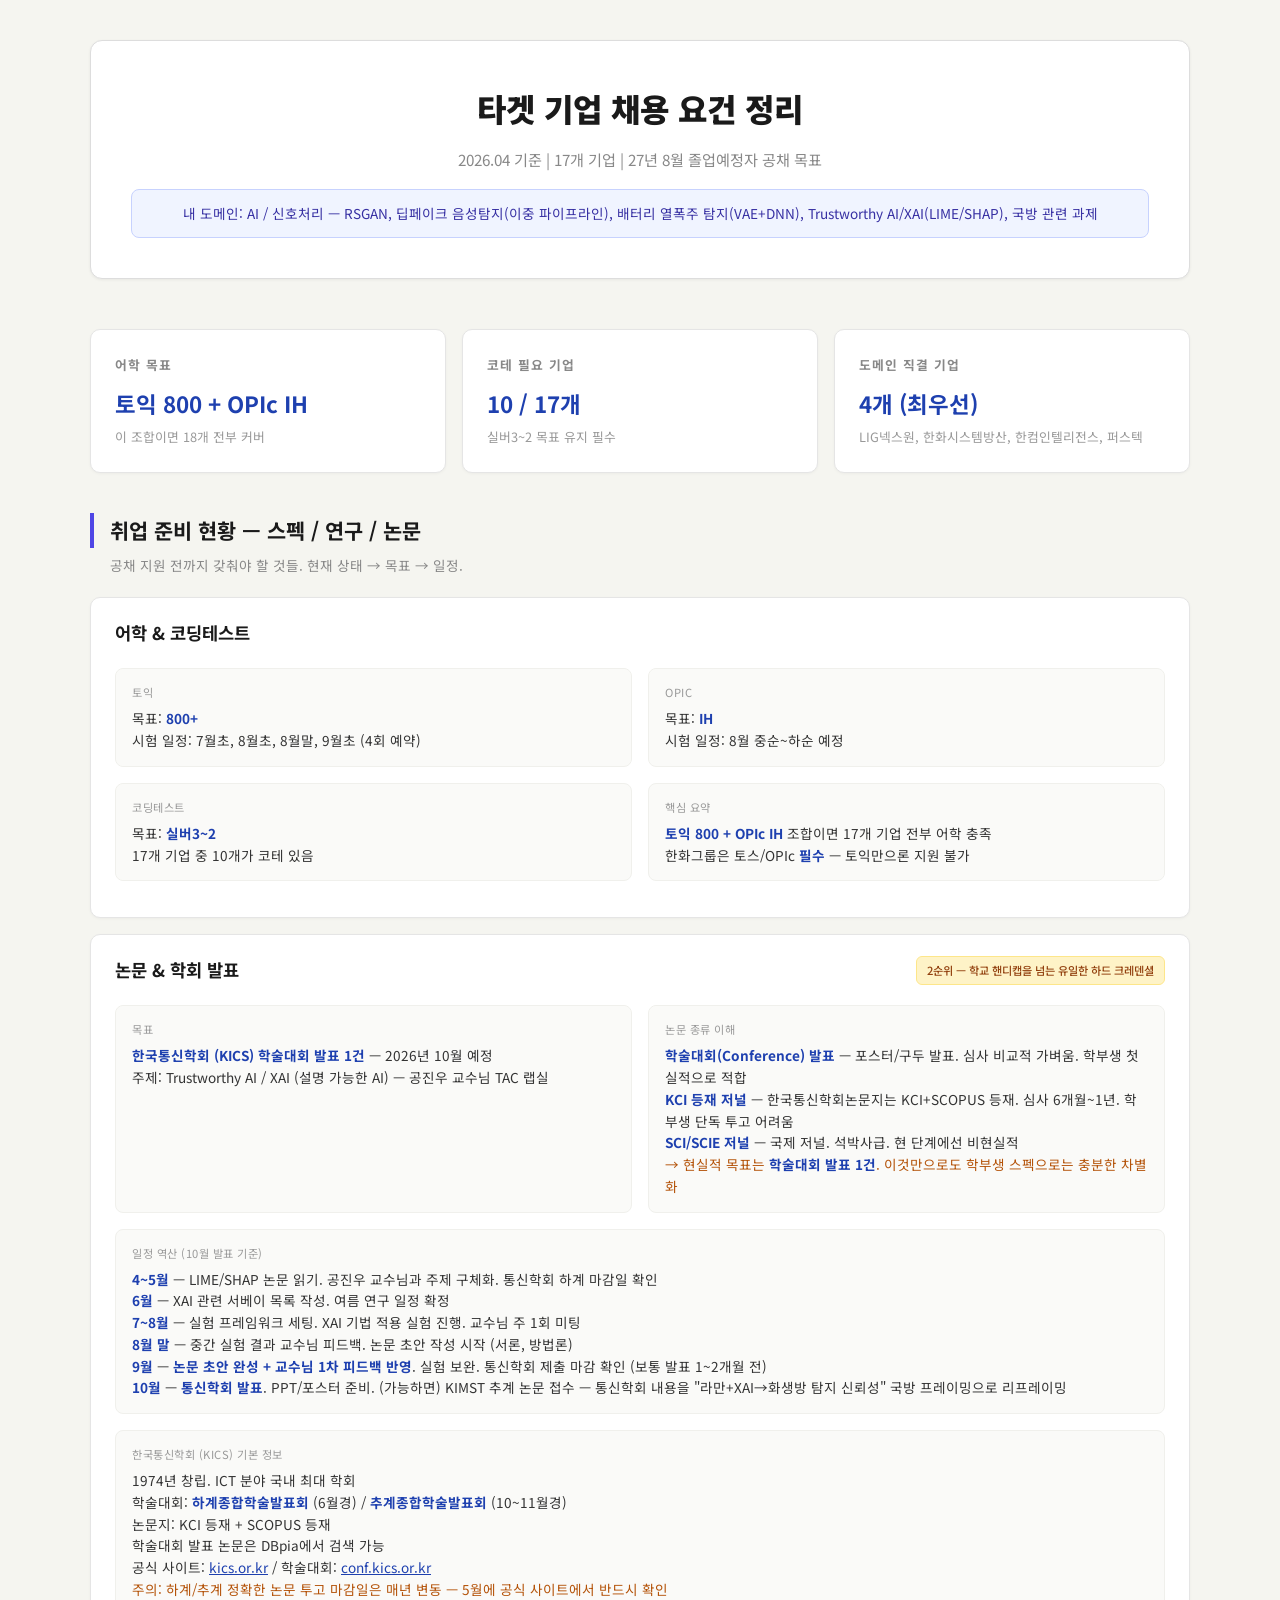
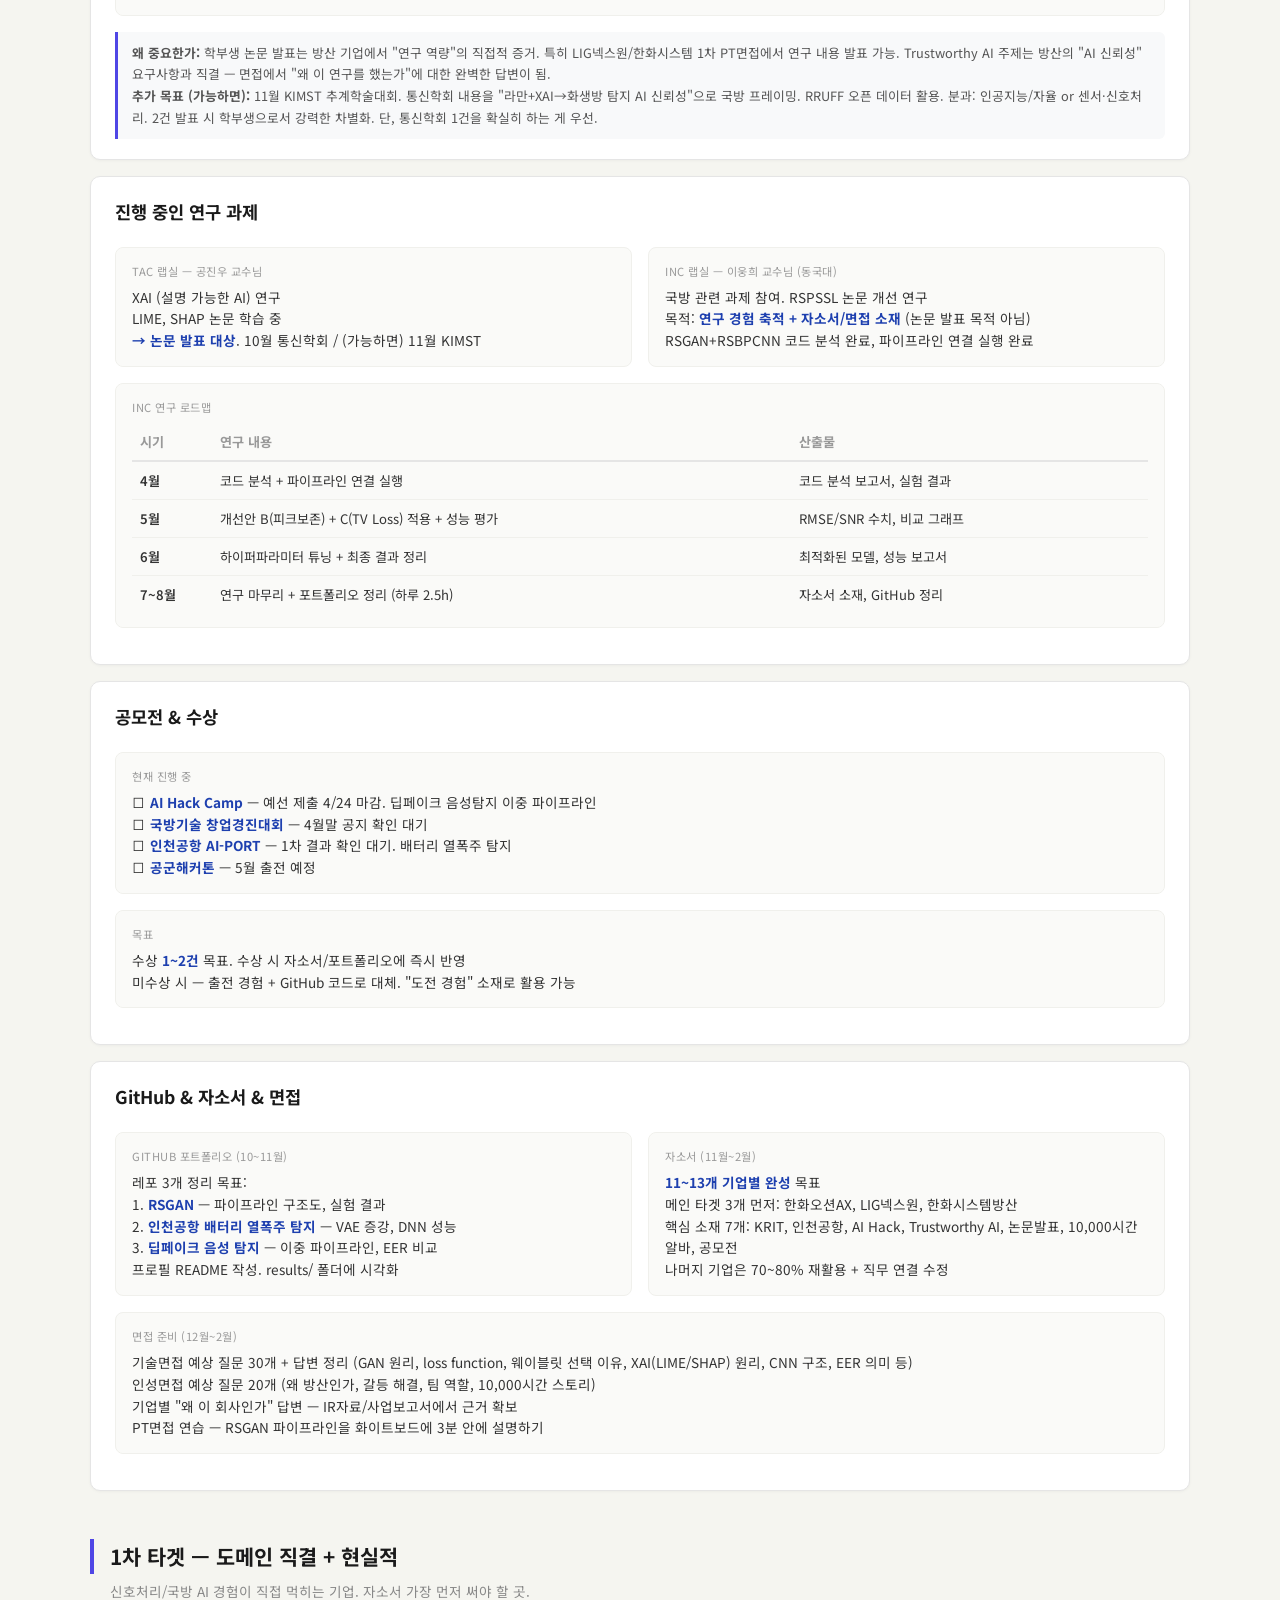
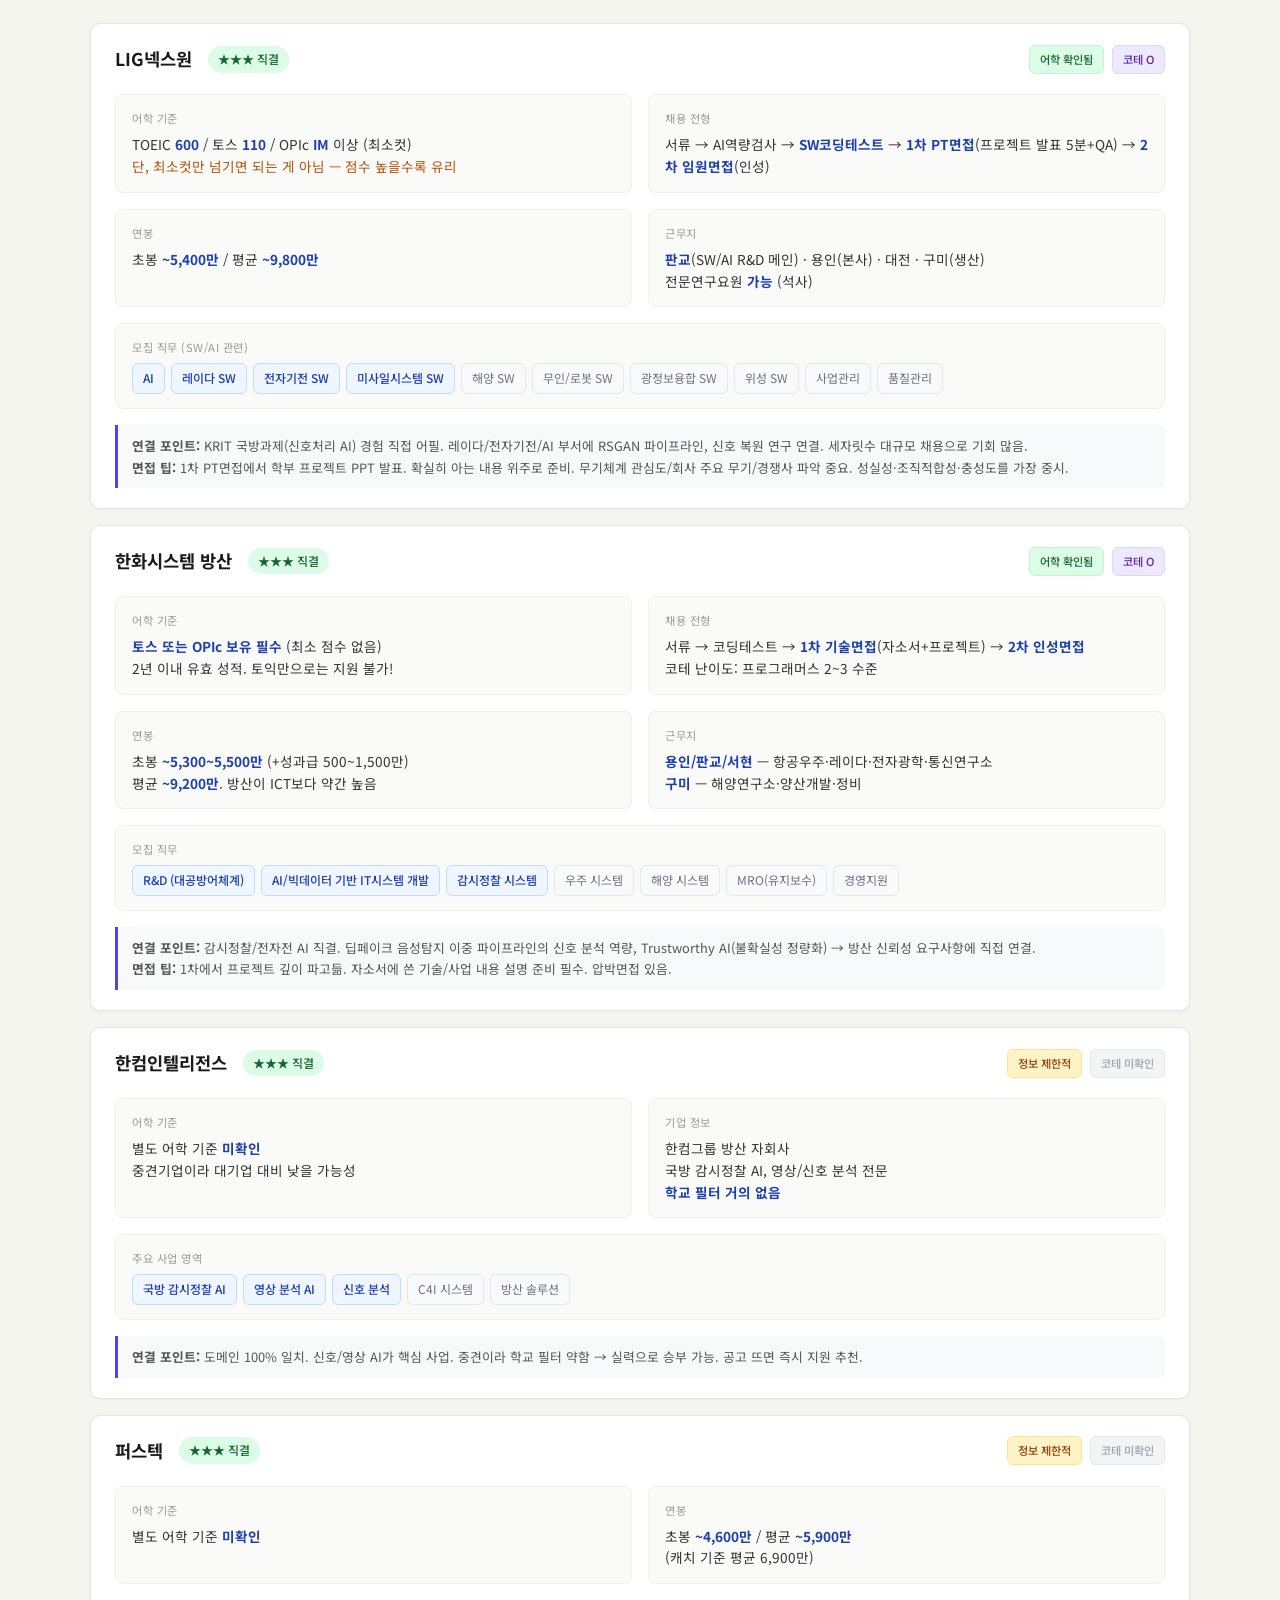
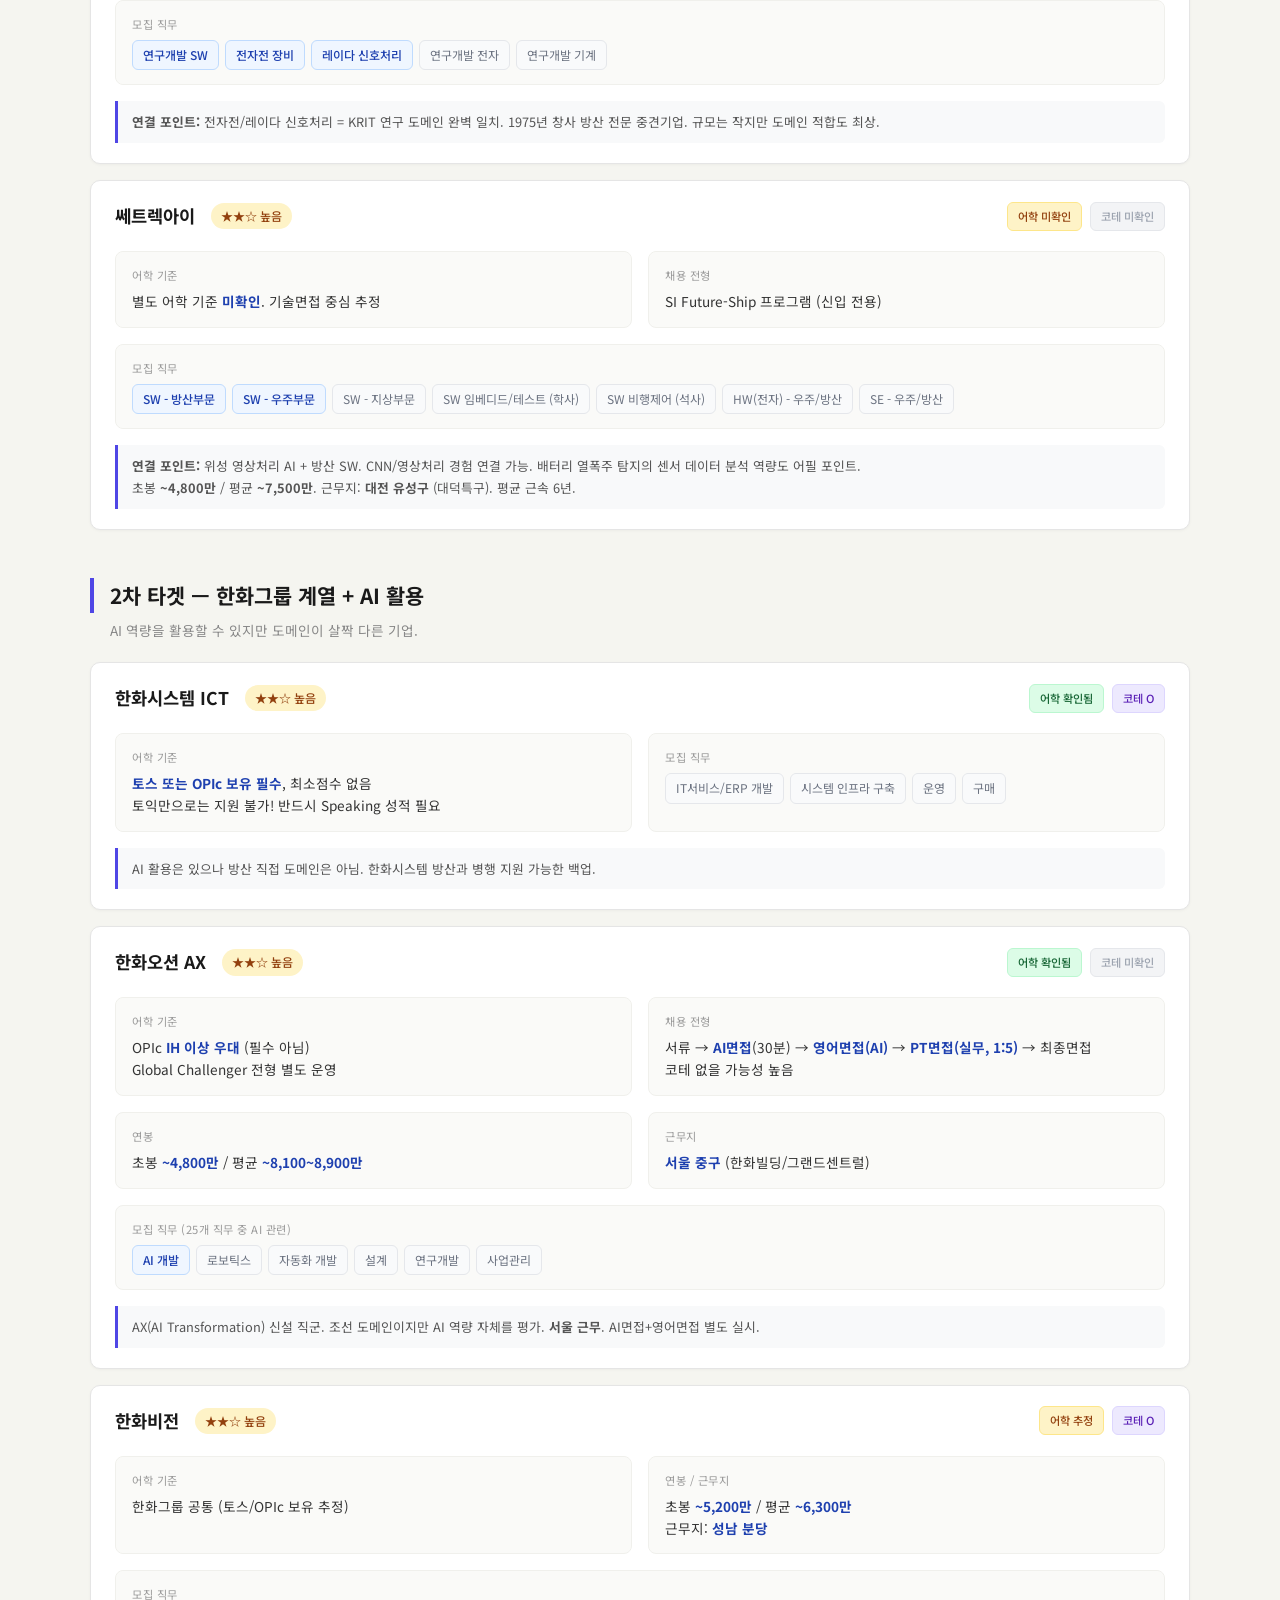
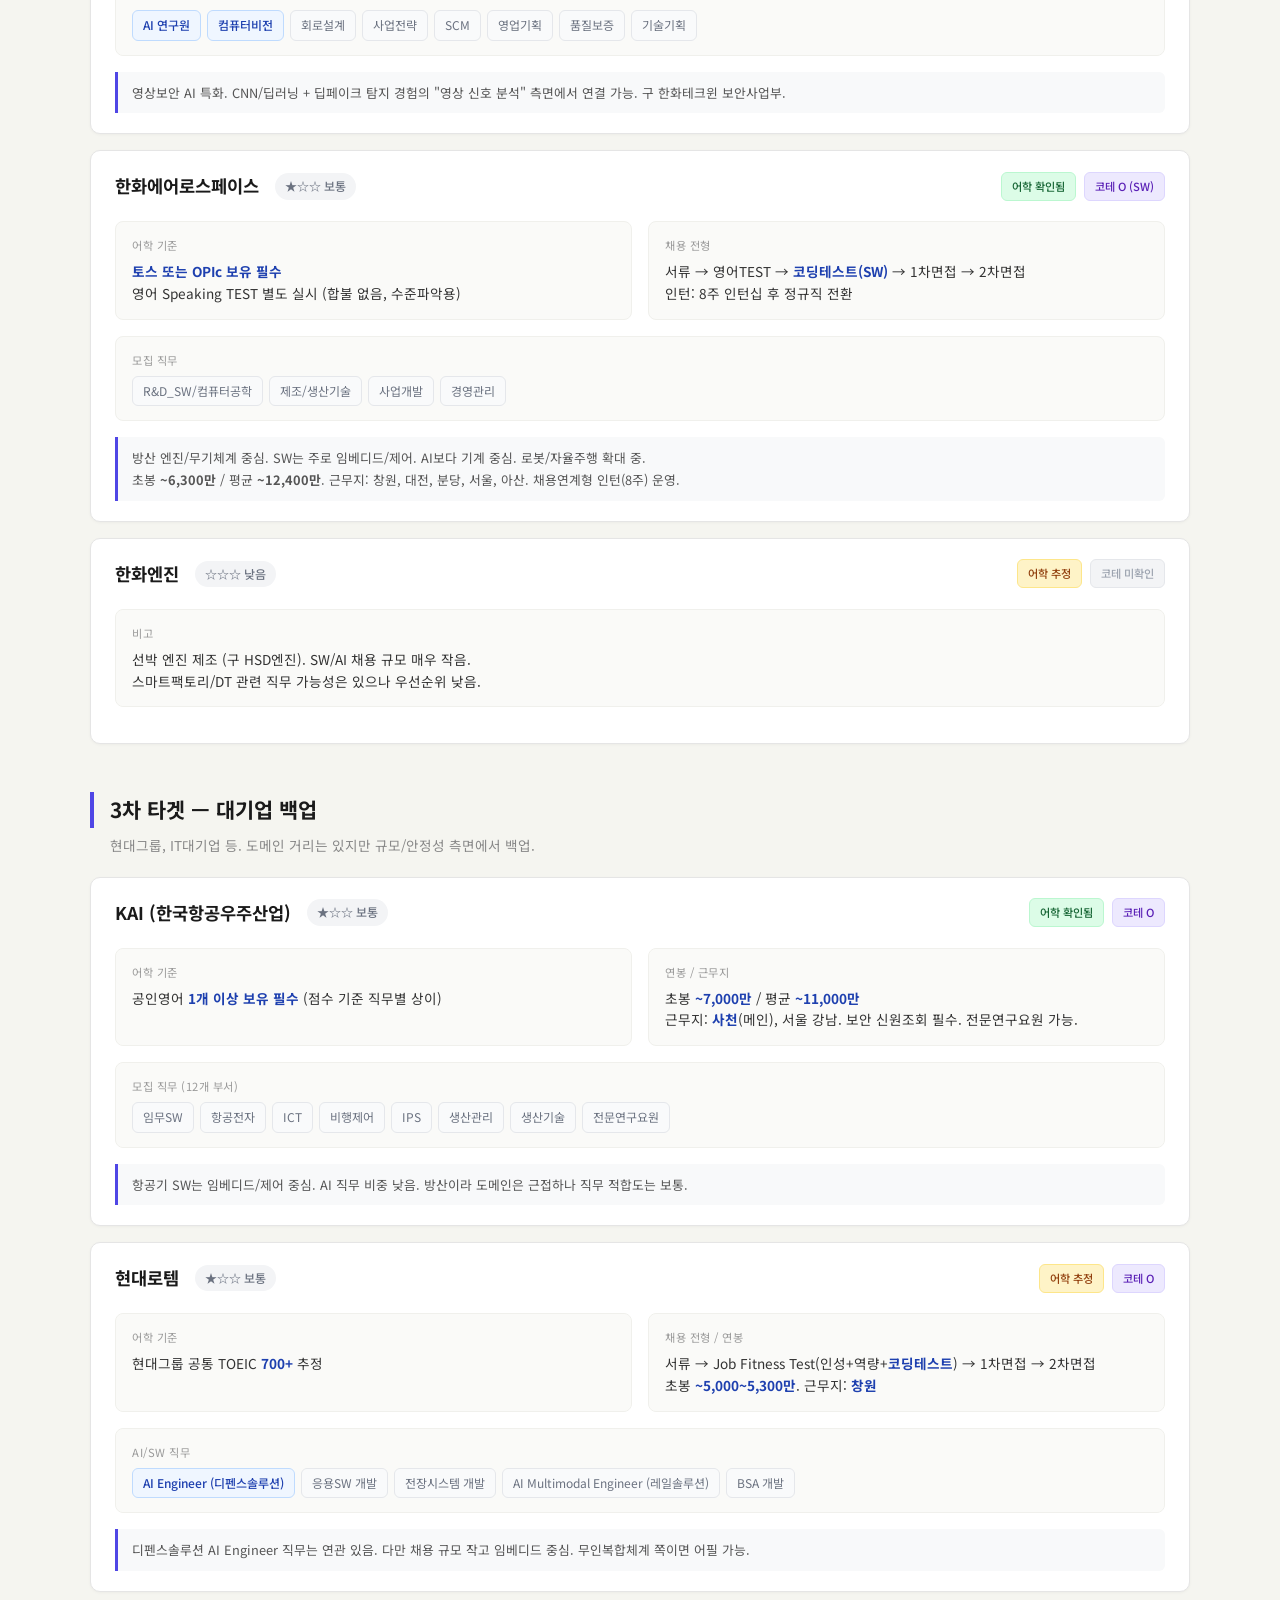
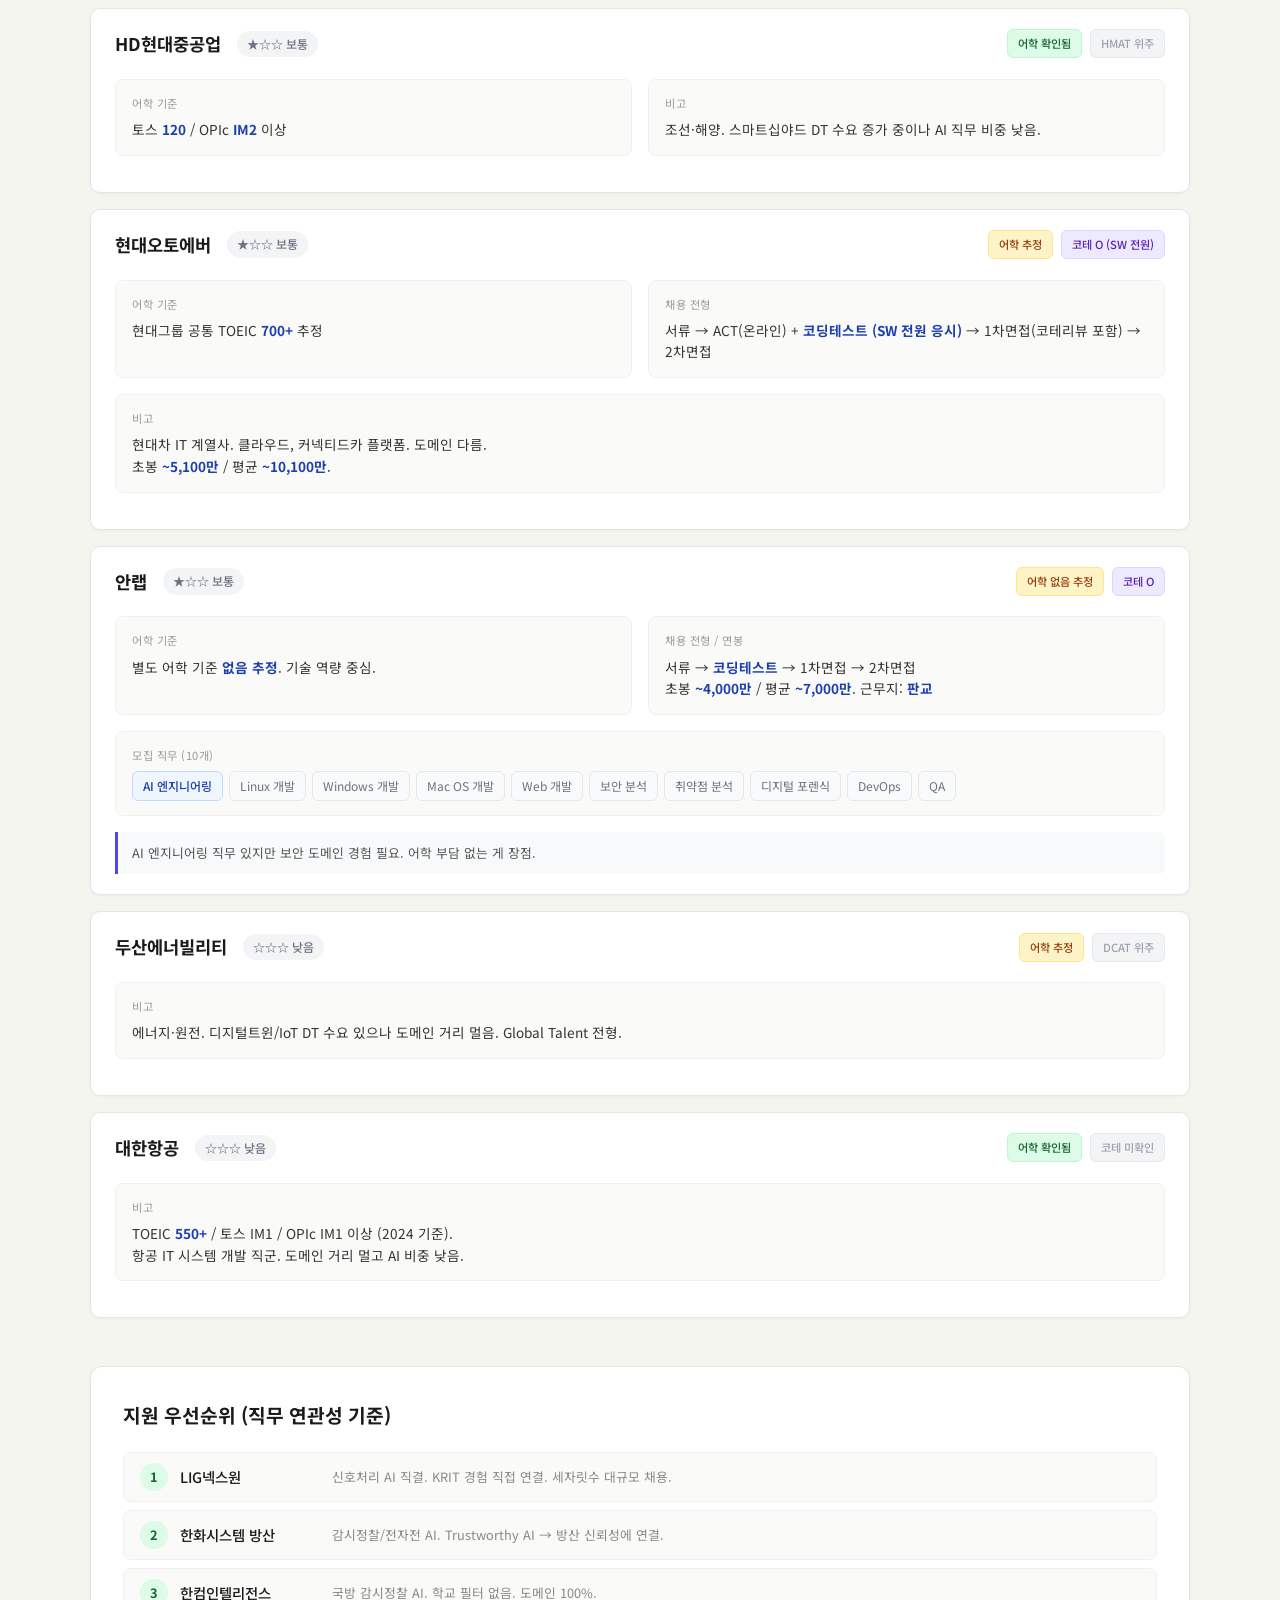
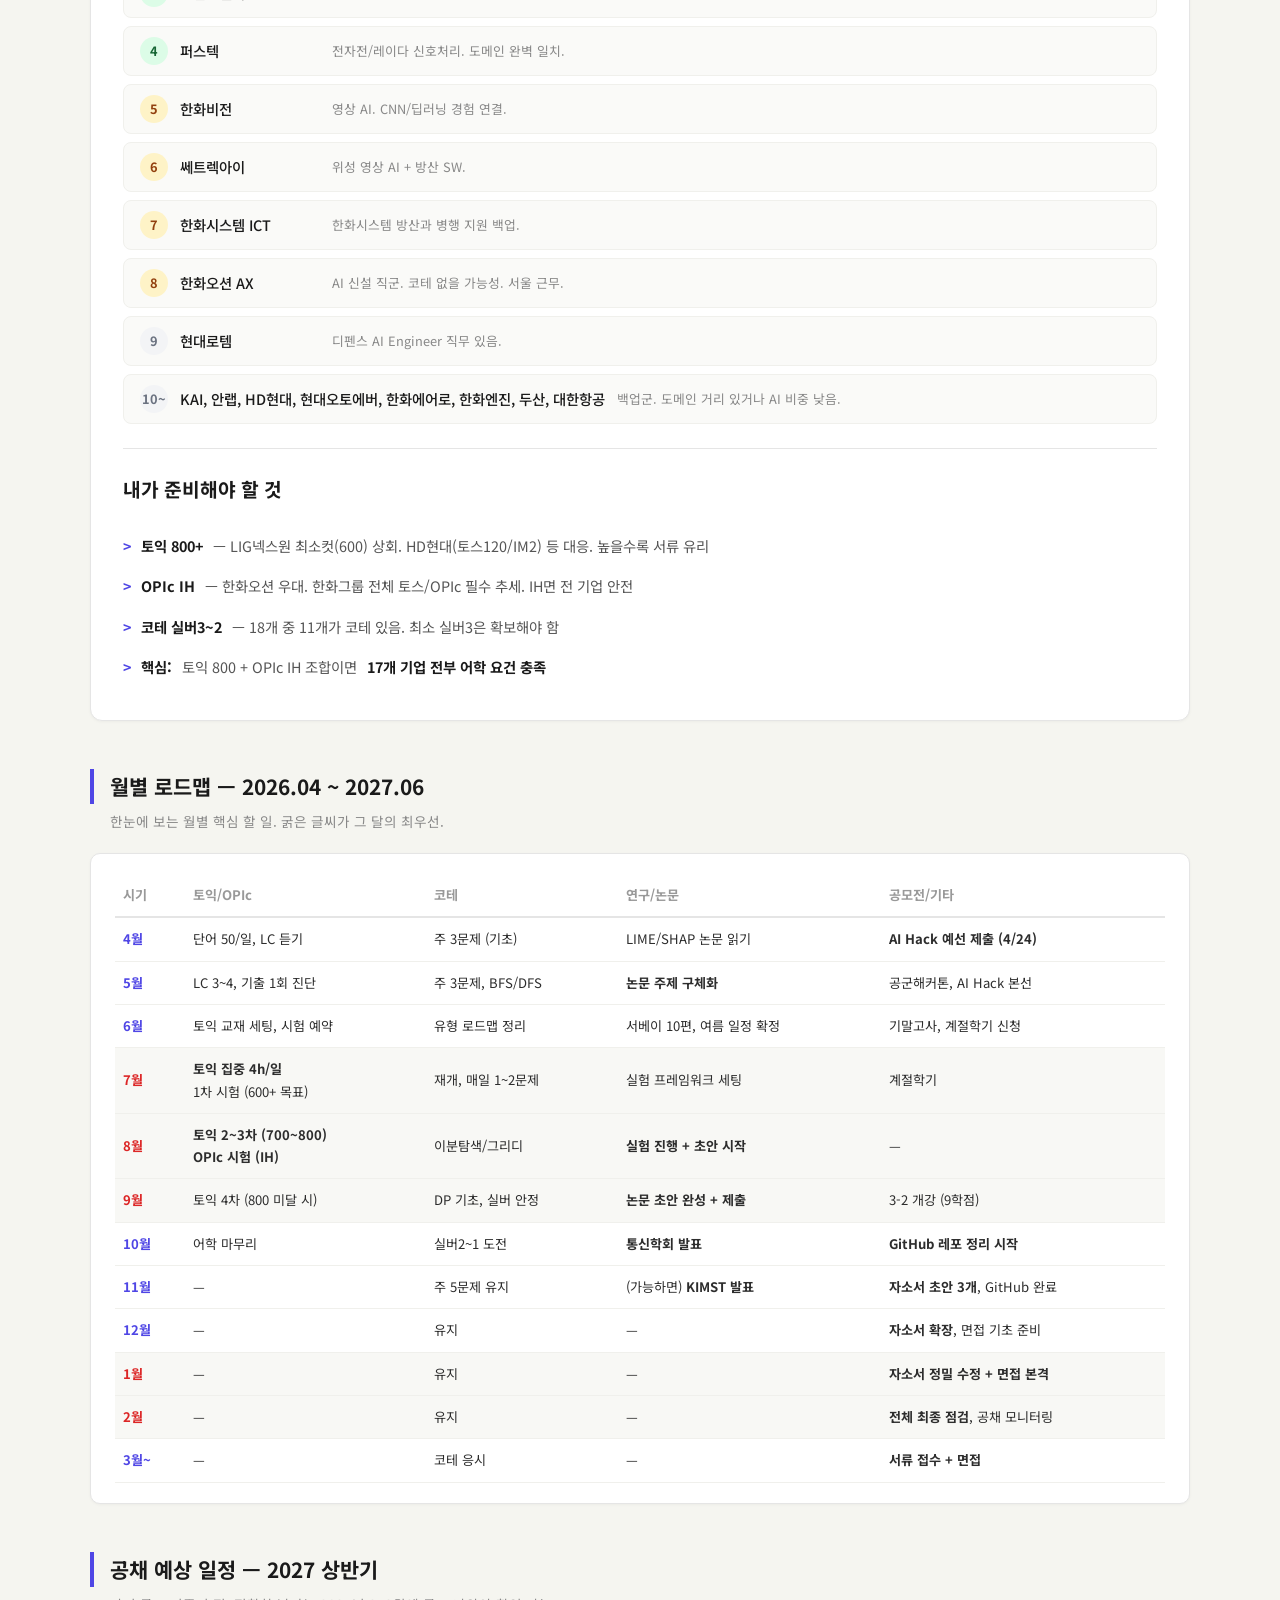
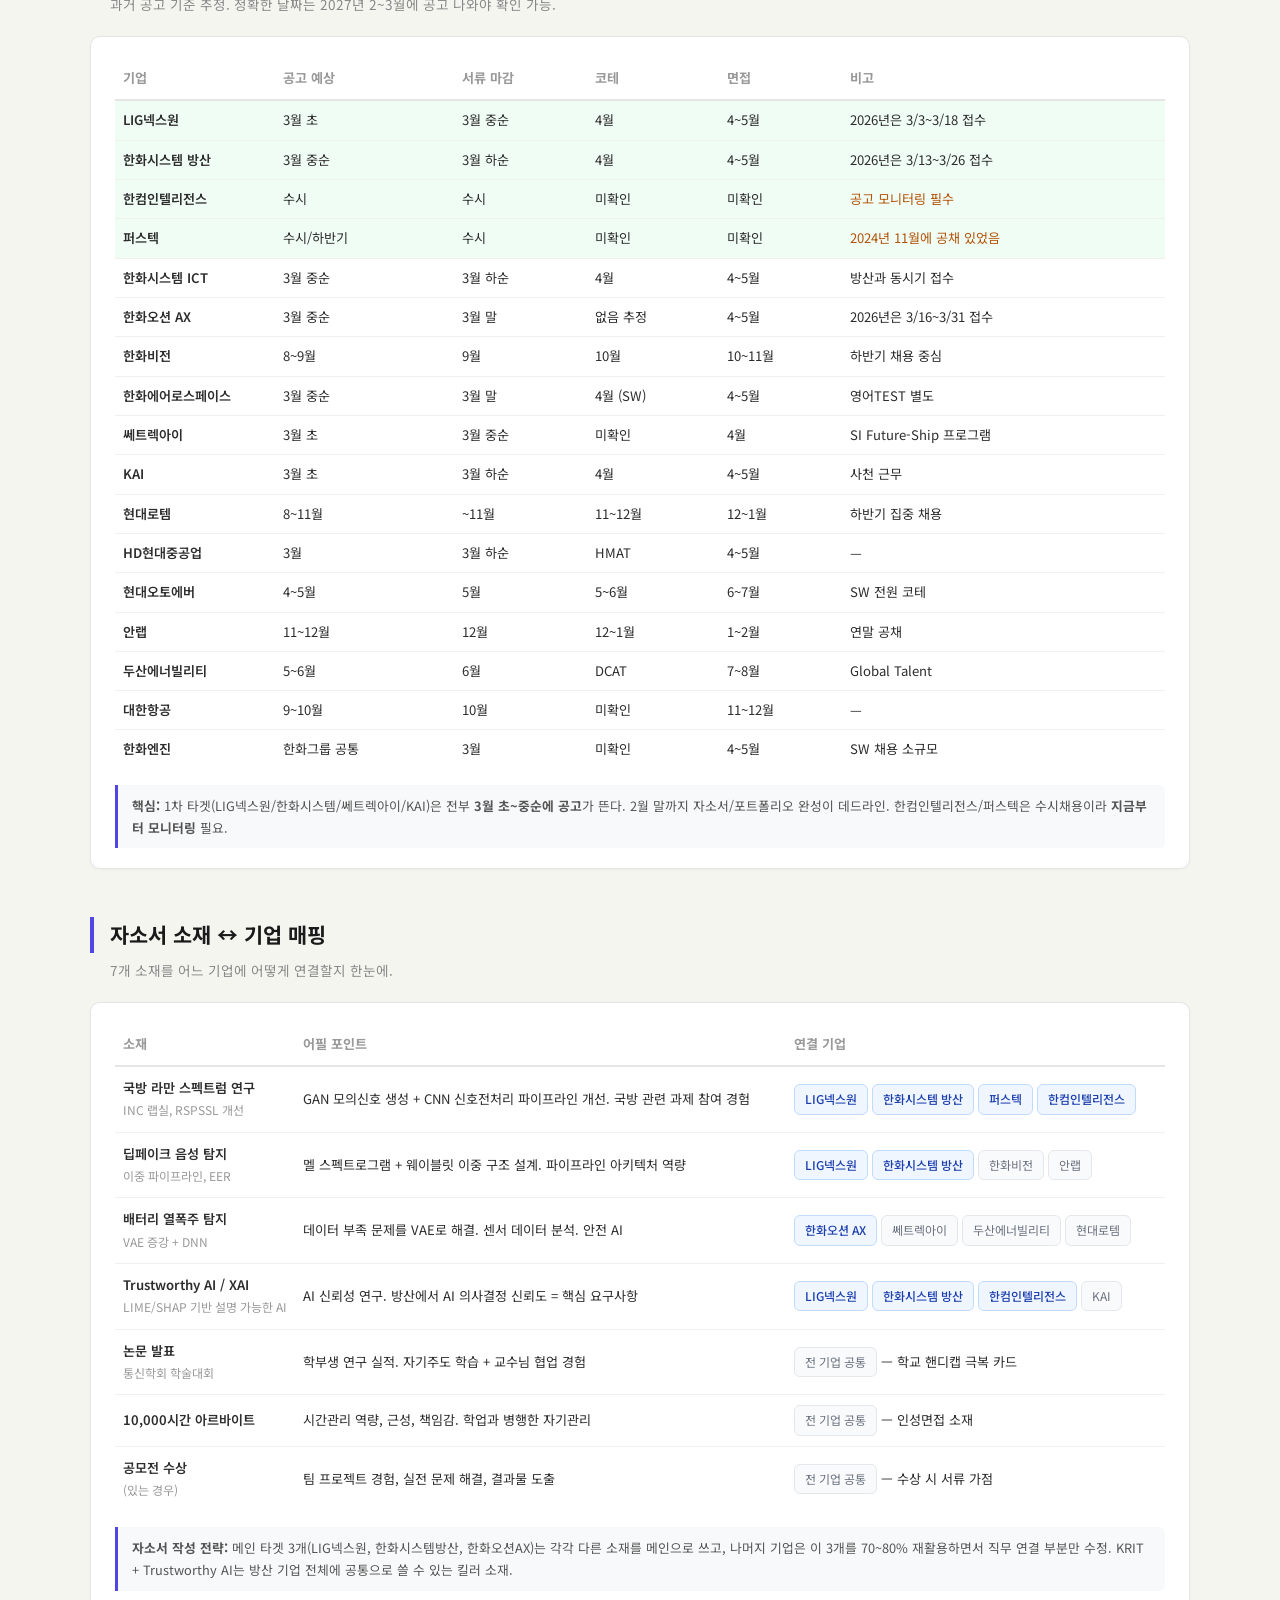
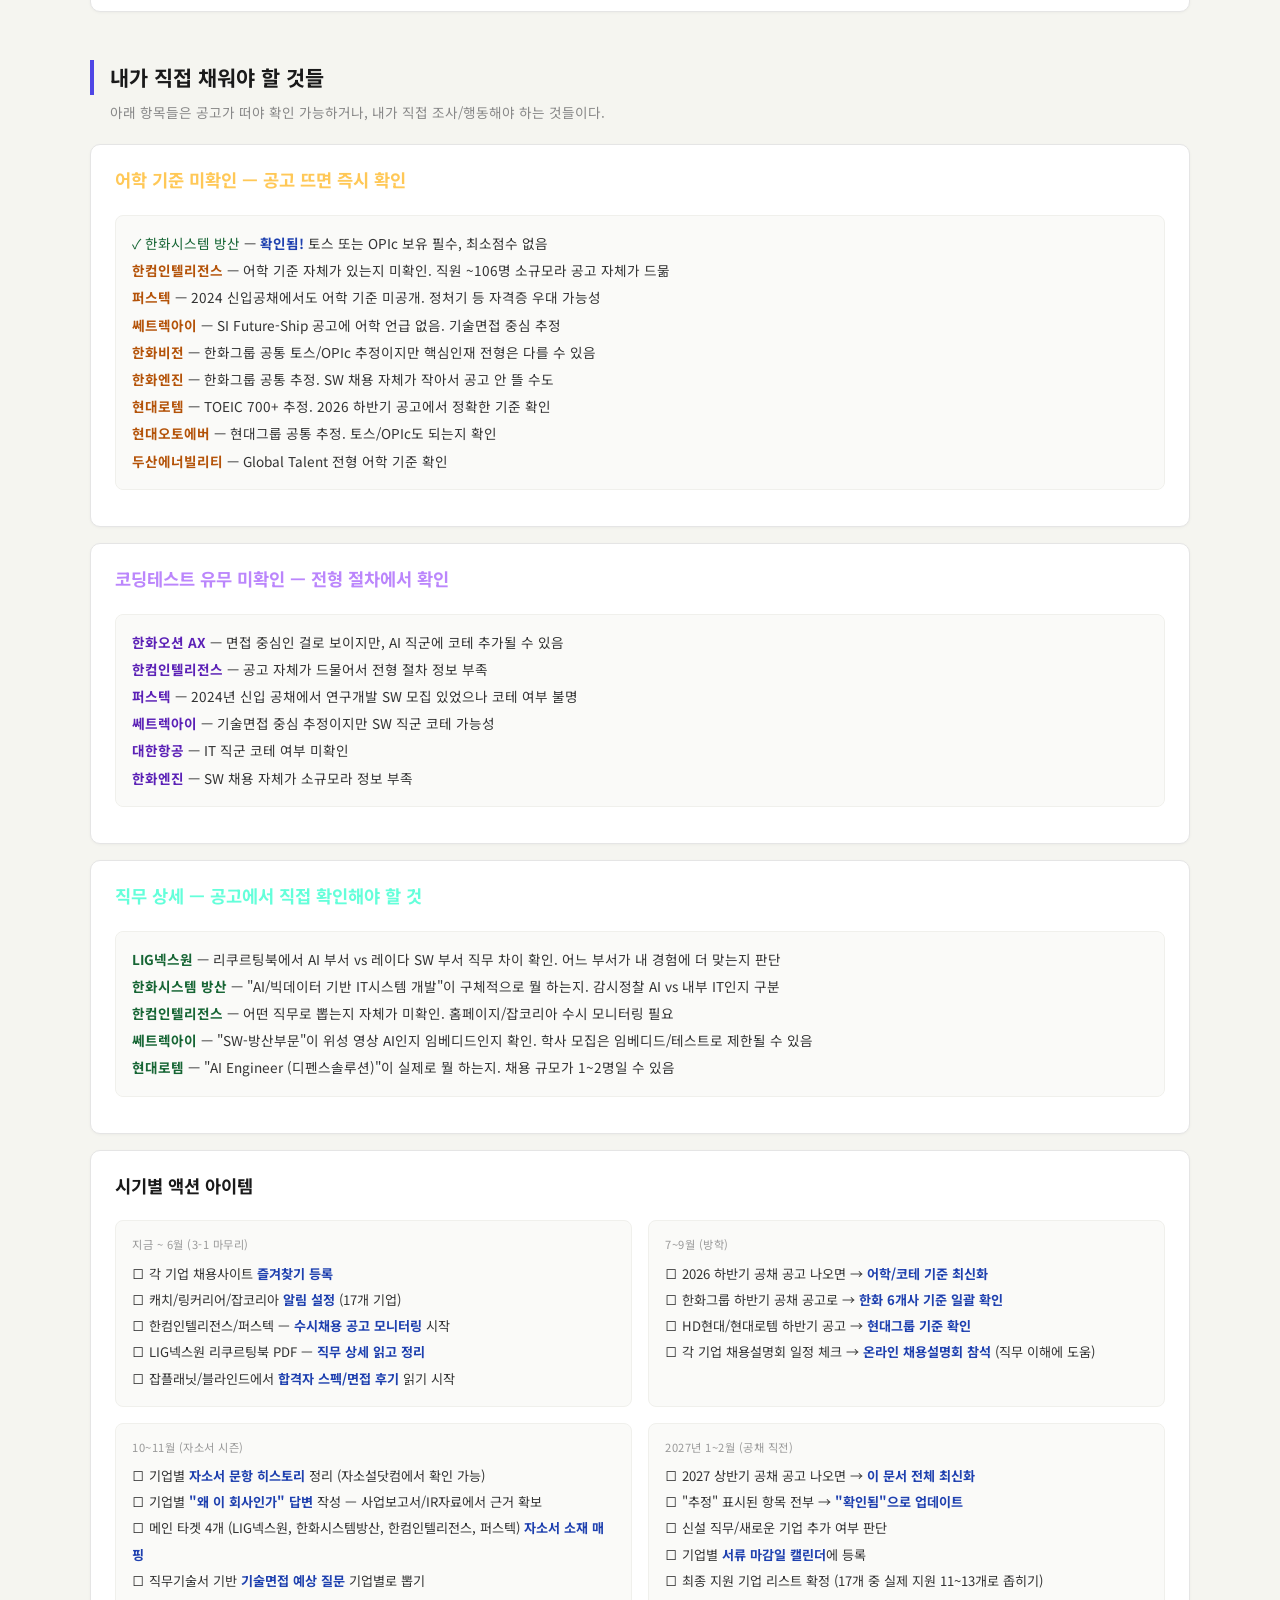
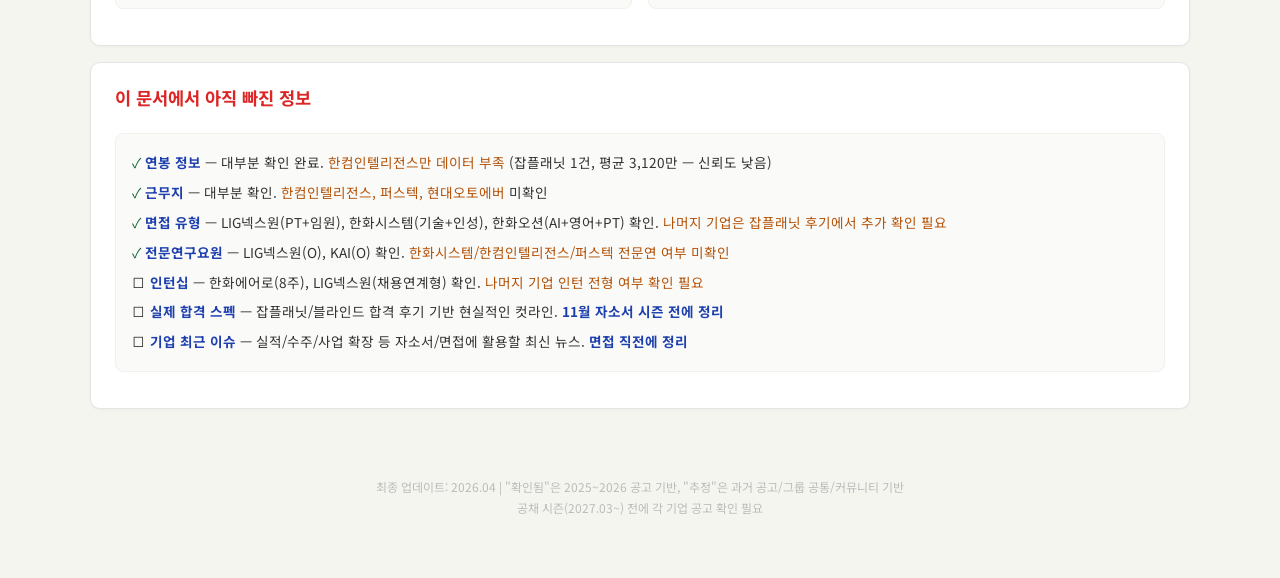
==== index.html @ fe0b4f8c "추가: INC 연구 로드맵 (4~8월), 자소서 소재 매핑 수정" ====
<!DOCTYPE html>
<html lang="ko">
<head>
<meta charset="UTF-8">
<meta name="viewport" content="width=device-width, initial-scale=1.0">
<title>타겟 기업 채용 요건 정리</title>
<style>
  @import url('https://fonts.googleapis.com/css2?family=Noto+Sans+KR:wght@300;400;500;700;900&display=swap');

  * { margin: 0; padding: 0; box-sizing: border-box; }
  html { scroll-behavior: smooth; }

  body {
    font-family: 'Noto Sans KR', -apple-system, sans-serif;
    background: #f5f5f0;
    color: #2d2d2d;
    line-height: 1.7;
    padding: 40px 20px;
  }

  .container {
    max-width: 1100px;
    margin: 0 auto;
  }

  /* Header */
  .header {
    text-align: center;
    margin-bottom: 50px;
    padding: 40px;
    background: #fff;
    border-radius: 12px;
    border: 1px solid #ddd;
    box-shadow: 0 1px 3px rgba(0,0,0,0.06);
  }

  .header h1 {
    font-size: 2rem;
    font-weight: 900;
    color: #1a1a1a;
    margin-bottom: 12px;
  }

  .header .subtitle {
    font-size: 0.95rem;
    color: #888;
  }

  .header .my-domain {
    margin-top: 16px;
    padding: 12px 20px;
    background: #f0f4ff;
    border: 1px solid #c7d2fe;
    border-radius: 8px;
    color: #3730a3;
    font-size: 0.85rem;
  }

  /* Summary Cards */
  .summary-row {
    display: grid;
    grid-template-columns: repeat(3, 1fr);
    gap: 16px;
    margin-bottom: 40px;
  }

  .summary-card {
    background: #fff;
    border-radius: 10px;
    padding: 24px;
    border: 1px solid #e5e5e5;
    box-shadow: 0 1px 3px rgba(0,0,0,0.04);
  }

  .summary-card h3 {
    font-size: 0.8rem;
    text-transform: uppercase;
    letter-spacing: 1px;
    color: #888;
    margin-bottom: 8px;
  }

  .summary-card .value {
    font-size: 1.4rem;
    font-weight: 700;
    color: #1e40af;
  }

  .summary-card .desc {
    font-size: 0.8rem;
    color: #999;
    margin-top: 4px;
  }

  /* Section */
  .section {
    margin-bottom: 48px;
  }

  .section-title {
    font-size: 1.3rem;
    font-weight: 700;
    color: #1a1a1a;
    margin-bottom: 6px;
    padding-left: 16px;
    border-left: 4px solid #4f46e5;
  }

  .section-desc {
    font-size: 0.85rem;
    color: #888;
    margin-bottom: 20px;
    padding-left: 20px;
  }

  /* Company Card */
  .company-card {
    background: #fff;
    border-radius: 10px;
    margin-bottom: 16px;
    border: 1px solid #e5e5e5;
    overflow: hidden;
    box-shadow: 0 1px 3px rgba(0,0,0,0.04);
    transition: box-shadow 0.2s;
  }

  .company-card:hover {
    box-shadow: 0 2px 8px rgba(0,0,0,0.08);
  }

  .card-header {
    display: flex;
    justify-content: space-between;
    align-items: center;
    padding: 20px 24px;
    cursor: pointer;
  }

  .card-header-left {
    display: flex;
    align-items: center;
    gap: 16px;
  }

  .company-name {
    font-size: 1.1rem;
    font-weight: 700;
    color: #1a1a1a;
  }

  .relevance {
    display: inline-block;
    padding: 3px 10px;
    border-radius: 20px;
    font-size: 0.75rem;
    font-weight: 500;
  }

  .relevance.high { background: #dcfce7; color: #166534; }
  .relevance.mid { background: #fef3c7; color: #92400e; }
  .relevance.low { background: #f3f4f6; color: #6b7280; }

  .badges {
    display: flex;
    gap: 8px;
  }

  .badge {
    padding: 4px 10px;
    border-radius: 6px;
    font-size: 0.7rem;
    font-weight: 500;
  }

  .badge.confirmed { background: #dcfce7; color: #166534; border: 1px solid #bbf7d0; }
  .badge.estimated { background: #fef3c7; color: #92400e; border: 1px solid #fde68a; }
  .badge.coding { background: #ede9fe; color: #5b21b6; border: 1px solid #ddd6fe; }
  .badge.nocoding { background: #f3f4f6; color: #9ca3af; border: 1px solid #e5e7eb; }

  .card-body {
    padding: 0 24px 20px;
  }

  .info-grid {
    display: grid;
    grid-template-columns: 1fr 1fr;
    gap: 16px;
    margin-bottom: 16px;
  }

  .info-item {
    background: #fafaf8;
    border-radius: 8px;
    padding: 14px 16px;
    border: 1px solid #f0f0ec;
  }

  .info-item.full {
    grid-column: 1 / -1;
  }

  .info-label {
    font-size: 0.7rem;
    text-transform: uppercase;
    letter-spacing: 0.5px;
    color: #999;
    margin-bottom: 6px;
  }

  .info-value {
    font-size: 0.85rem;
    color: #333;
    line-height: 1.6;
  }

  .info-value strong {
    color: #1e40af;
  }

  .info-value .warn {
    color: #b45309;
  }

  .jobs-list {
    display: flex;
    flex-wrap: wrap;
    gap: 6px;
  }

  .job-tag {
    display: inline-block;
    padding: 4px 10px;
    background: #f9fafb;
    border: 1px solid #e5e7eb;
    border-radius: 6px;
    font-size: 0.75rem;
    color: #6b7280;
  }

  .job-tag.match {
    background: #eff6ff;
    border-color: #bfdbfe;
    color: #1e40af;
    font-weight: 500;
  }

  .relevance-reason {
    font-size: 0.8rem;
    color: #555;
    padding: 10px 14px;
    background: #f8f9fa;
    border-left: 3px solid #4f46e5;
    border-radius: 0 6px 6px 0;
    margin-top: 8px;
  }

  /* Bottom Summary */
  .bottom-summary {
    background: #fff;
    border-radius: 12px;
    padding: 32px;
    border: 1px solid #e5e5e5;
    margin-top: 48px;
    box-shadow: 0 1px 3px rgba(0,0,0,0.04);
  }

  .bottom-summary h2 {
    font-size: 1.2rem;
    color: #1a1a1a;
    margin-bottom: 20px;
  }

  .checklist {
    list-style: none;
  }

  .checklist li {
    padding: 8px 0;
    font-size: 0.9rem;
    color: #555;
    display: flex;
    align-items: flex-start;
    gap: 10px;
  }

  .checklist li::before {
    content: ">";
    color: #4f46e5;
    font-weight: 700;
    flex-shrink: 0;
  }

  .checklist li strong {
    color: #1a1a1a;
  }

  /* Priority Ranking */
  .priority-list {
    display: grid;
    gap: 8px;
    margin-top: 16px;
  }

  .priority-item {
    display: flex;
    align-items: center;
    gap: 12px;
    padding: 10px 16px;
    background: #fafaf8;
    border-radius: 8px;
    border: 1px solid #f0f0ec;
  }

  .priority-rank {
    width: 28px;
    height: 28px;
    border-radius: 50%;
    display: flex;
    align-items: center;
    justify-content: center;
    font-size: 0.8rem;
    font-weight: 700;
    flex-shrink: 0;
  }

  .priority-rank.gold { background: #dcfce7; color: #166534; }
  .priority-rank.silver { background: #fef3c7; color: #92400e; }
  .priority-rank.bronze { background: #f3f4f6; color: #6b7280; }

  .priority-name {
    font-size: 0.9rem;
    font-weight: 500;
    color: #1a1a1a;
    min-width: 140px;
  }

  .priority-reason {
    font-size: 0.8rem;
    color: #888;
  }

  .footer {
    text-align: center;
    margin-top: 40px;
    padding: 20px;
    color: #bbb;
    font-size: 0.75rem;
  }

  .divider {
    height: 1px;
    background: #e5e5e5;
    margin: 24px 0;
  }

  /* Side TOC */
  .toc {
    position: fixed;
    left: 0;
    top: 50%;
    transform: translateY(-50%);
    width: 200px;
    padding: 16px 12px 16px 16px;
    z-index: 100;
  }

  .toc a {
    display: block;
    padding: 6px 10px;
    font-size: 0.72rem;
    color: #999;
    text-decoration: none;
    border-left: 2px solid transparent;
    transition: all 0.15s;
    line-height: 1.4;
  }

  .toc a:hover {
    color: #4f46e5;
    border-left-color: #4f46e5;
    background: rgba(79, 70, 229, 0.04);
  }

  @media (max-width: 1400px) {
    .toc { display: none; }
  }

  /* Print Styles */
  @media print {
    body { background: #fff; color: #222; padding: 20px; font-size: 10pt; }
    .container { max-width: 100%; }
    .header { background: #f0f2f5; border: 1px solid #ddd; }
    .header h1 { color: #111; }
    .header .subtitle { color: #666; }
    .header .my-domain { background: #e8f5e9; border-color: #a5d6a7; color: #2e7d32; }
    .summary-card { background: #f8f9fa; border: 1px solid #ddd; }
    .summary-card h3 { color: #666; }
    .summary-card .value { color: #0d47a1; }
    .company-card { background: #fff; border: 1px solid #ddd; break-inside: avoid; }
    .company-name { color: #111; }
    .section-title { color: #111; border-left-color: #0d47a1; }
    .info-item { background: #f8f9fa; }
    .info-label { color: #666; }
    .info-value { color: #222; }
    .info-value strong { color: #0d47a1; }
    .relevance.high { background: #e8f5e9; color: #2e7d32; }
    .relevance.mid { background: #fff8e1; color: #f57f17; }
    .relevance.low { background: #f5f5f5; color: #666; }
    .bottom-summary { background: #f0f2f5; border: 1px solid #ddd; }
    .bottom-summary h2 { color: #111; }
    .checklist li { color: #333; }
    .checklist li::before { color: #0d47a1; }
    .checklist li strong { color: #111; }
    .relevance-reason { background: #f0f7f4; border-left-color: #2e7d32; color: #333; }
    .job-tag { background: #f0f2f5; border-color: #ddd; color: #333; }
    .job-tag.match { background: #e8f5e9; border-color: #a5d6a7; color: #2e7d32; }
    .badge.confirmed { background: #e8f5e9; color: #2e7d32; border-color: #a5d6a7; }
    .badge.estimated { background: #fff8e1; color: #f57f17; border-color: #ffe082; }
    .badge.coding { background: #f3e5f5; color: #7b1fa2; border-color: #ce93d8; }
  }

  @media (max-width: 768px) {
    .summary-row { grid-template-columns: 1fr; }
    .info-grid { grid-template-columns: 1fr; }
    .badges { flex-wrap: wrap; }
    .card-header { flex-direction: column; align-items: flex-start; gap: 10px; }
  }
</style>
</head>
<body>

<nav class="toc">
  <a href="#sec-prep">준비 현황</a>
  <a href="#sec-tier1">1차 타겟</a>
  <a href="#sec-tier2">2차 타겟</a>
  <a href="#sec-tier3">3차 타겟</a>
  <a href="#sec-roadmap">월별 로드맵</a>
  <a href="#sec-schedule">공채 일정</a>
  <a href="#sec-mapping">소재 매핑</a>
  <a href="#sec-todo">할 일</a>
</nav>

<div class="container">

  <!-- Header -->
  <div class="header">
    <h1>타겟 기업 채용 요건 정리</h1>
    <div class="subtitle">2026.04 기준 | 17개 기업 | 27년 8월 졸업예정자 공채 목표</div>
    <div class="my-domain">
      내 도메인: AI / 신호처리 &mdash; RSGAN, 딥페이크 음성탐지(이중 파이프라인), 배터리 열폭주 탐지(VAE+DNN), Trustworthy AI/XAI(LIME/SHAP), 국방 관련 과제
    </div>
  </div>

  <!-- Summary Cards -->
  <div class="summary-row">
    <div class="summary-card">
      <h3>어학 목표</h3>
      <div class="value">토익 800 + OPIc IH</div>
      <div class="desc">이 조합이면 18개 전부 커버</div>
    </div>
    <div class="summary-card">
      <h3>코테 필요 기업</h3>
      <div class="value">10 / 17개</div>
      <div class="desc">실버3~2 목표 유지 필수</div>
    </div>
    <div class="summary-card">
      <h3>도메인 직결 기업</h3>
      <div class="value">4개 (최우선)</div>
      <div class="desc">LIG넥스원, 한화시스템방산, 한컴인텔리전스, 퍼스텍</div>
    </div>
  </div>

  <!-- ═══════════════════════════════════════ -->
  <!-- TIER 1 -->
  <!-- ═══════════════════════════════════════ -->
  <!-- ═══════════════════════════════════════ -->
  <!-- 취업 준비 스펙 & 연구 현황 -->
  <!-- ═══════════════════════════════════════ -->
  <div class="section">
    <div class="section-title" id="sec-prep">취업 준비 현황 &mdash; 스펙 / 연구 / 논문</div>
    <div class="section-desc">공채 지원 전까지 갖춰야 할 것들. 현재 상태 → 목표 → 일정.</div>

    <!-- 어학 & 코테 -->
    <div class="company-card">
      <div class="card-header">
        <div class="card-header-left">
          <span class="company-name">어학 & 코딩테스트</span>
        </div>
      </div>
      <div class="card-body">
        <div class="info-grid">
          <div class="info-item">
            <div class="info-label">토익</div>
            <div class="info-value">
              목표: <strong>800+</strong><br>
              시험 일정: 7월초, 8월초, 8월말, 9월초 (4회 예약)
            </div>
          </div>
          <div class="info-item">
            <div class="info-label">OPIc</div>
            <div class="info-value">
              목표: <strong>IH</strong><br>
              시험 일정: 8월 중순~하순 예정
            </div>
          </div>
          <div class="info-item">
            <div class="info-label">코딩테스트</div>
            <div class="info-value">
              목표: <strong>실버3~2</strong><br>
              17개 기업 중 10개가 코테 있음
            </div>
          </div>
          <div class="info-item">
            <div class="info-label">핵심 요약</div>
            <div class="info-value">
              <strong>토익 800 + OPIc IH</strong> 조합이면 17개 기업 전부 어학 충족<br>
              한화그룹은 토스/OPIc <strong>필수</strong> &mdash; 토익만으론 지원 불가
            </div>
          </div>
        </div>
      </div>
    </div>

    <!-- 논문 & 학회 -->
    <div class="company-card">
      <div class="card-header">
        <div class="card-header-left">
          <span class="company-name">논문 & 학회 발표</span>
        </div>
        <div class="badges">
          <span class="badge estimated">2순위 — 학교 핸디캡을 넘는 유일한 하드 크레덴셜</span>
        </div>
      </div>
      <div class="card-body">
        <div class="info-grid">
          <div class="info-item">
            <div class="info-label">목표</div>
            <div class="info-value">
              <strong>한국통신학회 (KICS) 학술대회 발표 1건</strong> &mdash; 2026년 10월 예정<br>
              주제: Trustworthy AI / XAI (설명 가능한 AI) &mdash; 공진우 교수님 TAC 랩실
            </div>
          </div>
          <div class="info-item">
            <div class="info-label">논문 종류 이해</div>
            <div class="info-value">
              <strong>학술대회(Conference) 발표</strong> &mdash; 포스터/구두 발표. 심사 비교적 가벼움. 학부생 첫 실적으로 적합<br>
              <strong>KCI 등재 저널</strong> &mdash; 한국통신학회논문지는 KCI+SCOPUS 등재. 심사 6개월~1년. 학부생 단독 투고 어려움<br>
              <strong>SCI/SCIE 저널</strong> &mdash; 국제 저널. 석박사급. 현 단계에선 비현실적<br>
              <span style="color:#b45309;">&rarr; 현실적 목표는 <strong>학술대회 발표 1건</strong>. 이것만으로도 학부생 스펙으로는 충분한 차별화</span>
            </div>
          </div>
          <div class="info-item full">
            <div class="info-label">일정 역산 (10월 발표 기준)</div>
            <div class="info-value">
              <strong>4~5월</strong> &mdash; LIME/SHAP 논문 읽기. 공진우 교수님과 주제 구체화. 통신학회 하계 마감일 확인<br>
              <strong>6월</strong> &mdash; XAI 관련 서베이 목록 작성. 여름 연구 일정 확정<br>
              <strong>7~8월</strong> &mdash; 실험 프레임워크 세팅. XAI 기법 적용 실험 진행. 교수님 주 1회 미팅<br>
              <strong>8월 말</strong> &mdash; 중간 실험 결과 교수님 피드백. 논문 초안 작성 시작 (서론, 방법론)<br>
              <strong>9월</strong> &mdash; <strong>논문 초안 완성 + 교수님 1차 피드백 반영</strong>. 실험 보완. 통신학회 제출 마감 확인 (보통 발표 1~2개월 전)<br>
              <strong>10월</strong> &mdash; <strong>통신학회 발표</strong>. PPT/포스터 준비. (가능하면) KIMST 추계 논문 접수 — 통신학회 내용을 "라만+XAI→화생방 탐지 신뢰성" 국방 프레이밍으로 리프레이밍
            </div>
          </div>
          <div class="info-item full">
            <div class="info-label">한국통신학회 (KICS) 기본 정보</div>
            <div class="info-value">
              1974년 창립. ICT 분야 국내 최대 학회<br>
              학술대회: <strong>하계종합학술발표회</strong> (6월경) / <strong>추계종합학술발표회</strong> (10~11월경)<br>
              논문지: KCI 등재 + SCOPUS 등재<br>
              학술대회 발표 논문은 DBpia에서 검색 가능<br>
              공식 사이트: <a href="https://www.kics.or.kr" style="color:#1e40af;">kics.or.kr</a> / 학술대회: <a href="https://conf.kics.or.kr" style="color:#1e40af;">conf.kics.or.kr</a><br>
              <span style="color:#b45309;">주의: 하계/추계 정확한 논문 투고 마감일은 매년 변동 &mdash; 5월에 공식 사이트에서 반드시 확인</span>
            </div>
          </div>
        </div>
        <div class="relevance-reason">
          <strong>왜 중요한가:</strong> 학부생 논문 발표는 방산 기업에서 "연구 역량"의 직접적 증거. 특히 LIG넥스원/한화시스템 1차 PT면접에서 연구 내용 발표 가능. Trustworthy AI 주제는 방산의 "AI 신뢰성" 요구사항과 직결 &mdash; 면접에서 "왜 이 연구를 했는가"에 대한 완벽한 답변이 됨.<br>
          <strong>추가 목표 (가능하면):</strong> 11월 KIMST 추계학술대회. 통신학회 내용을 "라만+XAI→화생방 탐지 AI 신뢰성"으로 국방 프레이밍. RRUFF 오픈 데이터 활용. 분과: 인공지능/자율 or 센서·신호처리. 2건 발표 시 학부생으로서 강력한 차별화. 단, 통신학회 1건을 확실히 하는 게 우선.
        </div>
      </div>
    </div>

    <!-- 연구 과제 현황 -->
    <div class="company-card">
      <div class="card-header">
        <div class="card-header-left">
          <span class="company-name">진행 중인 연구 과제</span>
        </div>
      </div>
      <div class="card-body">
        <div class="info-grid">
          <div class="info-item">
            <div class="info-label">TAC 랩실 — 공진우 교수님</div>
            <div class="info-value">
              XAI (설명 가능한 AI) 연구<br>
              LIME, SHAP 논문 학습 중<br>
              <strong>&rarr; 논문 발표 대상</strong>. 10월 통신학회 / (가능하면) 11월 KIMST
            </div>
          </div>
          <div class="info-item">
            <div class="info-label">INC 랩실 — 이웅희 교수님 (동국대)</div>
            <div class="info-value">
              국방 관련 과제 참여. RSPSSL 논문 개선 연구<br>
              목적: <strong>연구 경험 축적 + 자소서/면접 소재</strong> (논문 발표 목적 아님)<br>
              RSGAN+RSBPCNN 코드 분석 완료, 파이프라인 연결 실행 완료
            </div>
          </div>
          <div class="info-item full">
            <div class="info-label">INC 연구 로드맵</div>
            <div class="info-value">
              <table style="width:100%; border-collapse:collapse; font-size:0.82rem;">
                <thead>
                  <tr style="border-bottom:2px solid #e5e5e5;">
                    <th style="text-align:left; padding:8px; color:#999; width:80px;">시기</th>
                    <th style="text-align:left; padding:8px; color:#999;">연구 내용</th>
                    <th style="text-align:left; padding:8px; color:#999;">산출물</th>
                  </tr>
                </thead>
                <tbody>
                  <tr style="border-bottom:1px solid #f0f0ec;">
                    <td style="padding:8px; font-weight:600;">4월</td>
                    <td style="padding:8px;">코드 분석 + 파이프라인 연결 실행</td>
                    <td style="padding:8px;">코드 분석 보고서, 실험 결과</td>
                  </tr>
                  <tr style="border-bottom:1px solid #f0f0ec;">
                    <td style="padding:8px; font-weight:600;">5월</td>
                    <td style="padding:8px;">개선안 B(피크보존) + C(TV Loss) 적용 + 성능 평가</td>
                    <td style="padding:8px;">RMSE/SNR 수치, 비교 그래프</td>
                  </tr>
                  <tr style="border-bottom:1px solid #f0f0ec;">
                    <td style="padding:8px; font-weight:600;">6월</td>
                    <td style="padding:8px;">하이퍼파라미터 튜닝 + 최종 결과 정리</td>
                    <td style="padding:8px;">최적화된 모델, 성능 보고서</td>
                  </tr>
                  <tr>
                    <td style="padding:8px; font-weight:600;">7~8월</td>
                    <td style="padding:8px;">연구 마무리 + 포트폴리오 정리 (하루 2.5h)</td>
                    <td style="padding:8px;">자소서 소재, GitHub 정리</td>
                  </tr>
                </tbody>
              </table>
            </div>
          </div>
        </div>
      </div>
    </div>

    <!-- 공모전 -->
    <div class="company-card">
      <div class="card-header">
        <div class="card-header-left">
          <span class="company-name">공모전 & 수상</span>
        </div>
      </div>
      <div class="card-body">
        <div class="info-grid">
          <div class="info-item full">
            <div class="info-label">현재 진행 중</div>
            <div class="info-value">
              &#9744; <strong>AI Hack Camp</strong> &mdash; 예선 제출 4/24 마감. 딥페이크 음성탐지 이중 파이프라인<br>
              &#9744; <strong>국방기술 창업경진대회</strong> &mdash; 4월말 공지 확인 대기<br>
              &#9744; <strong>인천공항 AI-PORT</strong> &mdash; 1차 결과 확인 대기. 배터리 열폭주 탐지<br>
              &#9744; <strong>공군해커톤</strong> &mdash; 5월 출전 예정
            </div>
          </div>
          <div class="info-item full">
            <div class="info-label">목표</div>
            <div class="info-value">
              수상 <strong>1~2건</strong> 목표. 수상 시 자소서/포트폴리오에 즉시 반영<br>
              미수상 시 &mdash; 출전 경험 + GitHub 코드로 대체. "도전 경험" 소재로 활용 가능
            </div>
          </div>
        </div>
      </div>
    </div>

    <!-- GitHub & 자소서 -->
    <div class="company-card">
      <div class="card-header">
        <div class="card-header-left">
          <span class="company-name">GitHub & 자소서 & 면접</span>
        </div>
      </div>
      <div class="card-body">
        <div class="info-grid">
          <div class="info-item">
            <div class="info-label">GitHub 포트폴리오 (10~11월)</div>
            <div class="info-value">
              레포 3개 정리 목표:<br>
              1. <strong>RSGAN</strong> &mdash; 파이프라인 구조도, 실험 결과<br>
              2. <strong>인천공항 배터리 열폭주 탐지</strong> &mdash; VAE 증강, DNN 성능<br>
              3. <strong>딥페이크 음성 탐지</strong> &mdash; 이중 파이프라인, EER 비교<br>
              프로필 README 작성. results/ 폴더에 시각화
            </div>
          </div>
          <div class="info-item">
            <div class="info-label">자소서 (11월~2월)</div>
            <div class="info-value">
              <strong>11~13개 기업별 완성</strong> 목표<br>
              메인 타겟 3개 먼저: 한화오션AX, LIG넥스원, 한화시스템방산<br>
              핵심 소재 7개: KRIT, 인천공항, AI Hack, Trustworthy AI, 논문발표, 10,000시간 알바, 공모전<br>
              나머지 기업은 70~80% 재활용 + 직무 연결 수정
            </div>
          </div>
          <div class="info-item full">
            <div class="info-label">면접 준비 (12월~2월)</div>
            <div class="info-value">
              기술면접 예상 질문 30개 + 답변 정리 (GAN 원리, loss function, 웨이블릿 선택 이유, XAI(LIME/SHAP) 원리, CNN 구조, EER 의미 등)<br>
              인성면접 예상 질문 20개 (왜 방산인가, 갈등 해결, 팀 역할, 10,000시간 스토리)<br>
              기업별 "왜 이 회사인가" 답변 &mdash; IR자료/사업보고서에서 근거 확보<br>
              PT면접 연습 &mdash; RSGAN 파이프라인을 화이트보드에 3분 안에 설명하기
            </div>
          </div>
        </div>
      </div>
    </div>

  </div>

  <div class="section">
    <div class="section-title" id="sec-tier1">1차 타겟 &mdash; 도메인 직결 + 현실적</div>
    <div class="section-desc">신호처리/국방 AI 경험이 직접 먹히는 기업. 자소서 가장 먼저 써야 할 곳.</div>

    <!-- LIG넥스원 -->
    <div class="company-card">
      <div class="card-header">
        <div class="card-header-left">
          <span class="company-name">LIG넥스원</span>
          <span class="relevance high">&#9733;&#9733;&#9733; 직결</span>
        </div>
        <div class="badges">
          <span class="badge confirmed">어학 확인됨</span>
          <span class="badge coding">코테 O</span>
        </div>
      </div>
      <div class="card-body">
        <div class="info-grid">
          <div class="info-item">
            <div class="info-label">어학 기준</div>
            <div class="info-value">
              TOEIC <strong>600</strong> / 토스 <strong>110</strong> / OPIc <strong>IM</strong> 이상 (최소컷)<br>
              <span class="warn">단, 최소컷만 넘기면 되는 게 아님 &mdash; 점수 높을수록 유리</span>
            </div>
          </div>
          <div class="info-item">
            <div class="info-label">채용 전형</div>
            <div class="info-value">
              서류 &rarr; AI역량검사 &rarr; <strong>SW코딩테스트</strong> &rarr; <strong>1차 PT면접</strong>(프로젝트 발표 5분+QA) &rarr; <strong>2차 임원면접</strong>(인성)
            </div>
          </div>
          <div class="info-item">
            <div class="info-label">연봉</div>
            <div class="info-value">
              초봉 <strong>~5,400만</strong> / 평균 <strong>~9,800만</strong>
            </div>
          </div>
          <div class="info-item">
            <div class="info-label">근무지</div>
            <div class="info-value">
              <strong>판교</strong>(SW/AI R&D 메인) · 용인(본사) · 대전 · 구미(생산)<br>
              전문연구요원 <strong>가능</strong> (석사)
            </div>
          </div>
          <div class="info-item full">
            <div class="info-label">모집 직무 (SW/AI 관련)</div>
            <div class="jobs-list">
              <span class="job-tag match">AI</span>
              <span class="job-tag match">레이다 SW</span>
              <span class="job-tag match">전자기전 SW</span>
              <span class="job-tag match">미사일시스템 SW</span>
              <span class="job-tag">해양 SW</span>
              <span class="job-tag">무인/로봇 SW</span>
              <span class="job-tag">광정보융합 SW</span>
              <span class="job-tag">위성 SW</span>
              <span class="job-tag">사업관리</span>
              <span class="job-tag">품질관리</span>
            </div>
          </div>
        </div>
        <div class="relevance-reason">
          <strong>연결 포인트:</strong> KRIT 국방과제(신호처리 AI) 경험 직접 어필. 레이다/전자기전/AI 부서에 RSGAN 파이프라인, 신호 복원 연구 연결. 세자릿수 대규모 채용으로 기회 많음.<br>
          <strong>면접 팁:</strong> 1차 PT면접에서 학부 프로젝트 PPT 발표. 확실히 아는 내용 위주로 준비. 무기체계 관심도/회사 주요 무기/경쟁사 파악 중요. 성실성·조직적합성·충성도를 가장 중시.
        </div>
      </div>
    </div>

    <!-- 한화시스템 방산 -->
    <div class="company-card">
      <div class="card-header">
        <div class="card-header-left">
          <span class="company-name">한화시스템 방산</span>
          <span class="relevance high">&#9733;&#9733;&#9733; 직결</span>
        </div>
        <div class="badges">
          <span class="badge confirmed">어학 확인됨</span>
          <span class="badge coding">코테 O</span>
        </div>
      </div>
      <div class="card-body">
        <div class="info-grid">
          <div class="info-item">
            <div class="info-label">어학 기준</div>
            <div class="info-value">
              <strong>토스 또는 OPIc 보유 필수</strong> (최소 점수 없음)<br>
              2년 이내 유효 성적. 토익만으로는 지원 불가!
            </div>
          </div>
          <div class="info-item">
            <div class="info-label">채용 전형</div>
            <div class="info-value">
              서류 &rarr; 코딩테스트 &rarr; <strong>1차 기술면접</strong>(자소서+프로젝트) &rarr; <strong>2차 인성면접</strong><br>
              코테 난이도: 프로그래머스 2~3 수준
            </div>
          </div>
          <div class="info-item">
            <div class="info-label">연봉</div>
            <div class="info-value">
              초봉 <strong>~5,300~5,500만</strong> (+성과급 500~1,500만)<br>
              평균 <strong>~9,200만</strong>. 방산이 ICT보다 약간 높음
            </div>
          </div>
          <div class="info-item">
            <div class="info-label">근무지</div>
            <div class="info-value">
              <strong>용인/판교/서현</strong> — 항공우주·레이다·전자광학·통신연구소<br>
              <strong>구미</strong> — 해양연구소·양산개발·정비
            </div>
          </div>
          <div class="info-item full">
            <div class="info-label">모집 직무</div>
            <div class="jobs-list">
              <span class="job-tag match">R&D (대공방어체계)</span>
              <span class="job-tag match">AI/빅데이터 기반 IT시스템 개발</span>
              <span class="job-tag match">감시정찰 시스템</span>
              <span class="job-tag">우주 시스템</span>
              <span class="job-tag">해양 시스템</span>
              <span class="job-tag">MRO(유지보수)</span>
              <span class="job-tag">경영지원</span>
            </div>
          </div>
        </div>
        <div class="relevance-reason">
          <strong>연결 포인트:</strong> 감시정찰/전자전 AI 직결. 딥페이크 음성탐지 이중 파이프라인의 신호 분석 역량, Trustworthy AI(불확실성 정량화) → 방산 신뢰성 요구사항에 직접 연결.<br>
          <strong>면접 팁:</strong> 1차에서 프로젝트 깊이 파고듦. 자소서에 쓴 기술/사업 내용 설명 준비 필수. 압박면접 있음.
        </div>
      </div>
    </div>

    <!-- 한컴인텔리전스 -->
    <div class="company-card">
      <div class="card-header">
        <div class="card-header-left">
          <span class="company-name">한컴인텔리전스</span>
          <span class="relevance high">&#9733;&#9733;&#9733; 직결</span>
        </div>
        <div class="badges">
          <span class="badge estimated">정보 제한적</span>
          <span class="badge nocoding">코테 미확인</span>
        </div>
      </div>
      <div class="card-body">
        <div class="info-grid">
          <div class="info-item">
            <div class="info-label">어학 기준</div>
            <div class="info-value">
              별도 어학 기준 <strong>미확인</strong><br>
              중견기업이라 대기업 대비 낮을 가능성
            </div>
          </div>
          <div class="info-item">
            <div class="info-label">기업 정보</div>
            <div class="info-value">
              한컴그룹 방산 자회사<br>
              국방 감시정찰 AI, 영상/신호 분석 전문<br>
              <strong>학교 필터 거의 없음</strong>
            </div>
          </div>
          <div class="info-item full">
            <div class="info-label">주요 사업 영역</div>
            <div class="jobs-list">
              <span class="job-tag match">국방 감시정찰 AI</span>
              <span class="job-tag match">영상 분석 AI</span>
              <span class="job-tag match">신호 분석</span>
              <span class="job-tag">C4I 시스템</span>
              <span class="job-tag">방산 솔루션</span>
            </div>
          </div>
        </div>
        <div class="relevance-reason">
          <strong>연결 포인트:</strong> 도메인 100% 일치. 신호/영상 AI가 핵심 사업. 중견이라 학교 필터 약함 → 실력으로 승부 가능. 공고 뜨면 즉시 지원 추천.
        </div>
      </div>
    </div>

    <!-- 퍼스텍 -->
    <div class="company-card">
      <div class="card-header">
        <div class="card-header-left">
          <span class="company-name">퍼스텍</span>
          <span class="relevance high">&#9733;&#9733;&#9733; 직결</span>
        </div>
        <div class="badges">
          <span class="badge estimated">정보 제한적</span>
          <span class="badge nocoding">코테 미확인</span>
        </div>
      </div>
      <div class="card-body">
        <div class="info-grid">
          <div class="info-item">
            <div class="info-label">어학 기준</div>
            <div class="info-value">별도 어학 기준 <strong>미확인</strong></div>
          </div>
          <div class="info-item">
            <div class="info-label">연봉</div>
            <div class="info-value">
              초봉 <strong>~4,600만</strong> / 평균 <strong>~5,900만</strong><br>
              (캐치 기준 평균 6,900만)
            </div>
          </div>
          <div class="info-item full">
            <div class="info-label">모집 직무</div>
            <div class="jobs-list">
              <span class="job-tag match">연구개발 SW</span>
              <span class="job-tag match">전자전 장비</span>
              <span class="job-tag match">레이다 신호처리</span>
              <span class="job-tag">연구개발 전자</span>
              <span class="job-tag">연구개발 기계</span>
            </div>
          </div>
        </div>
        <div class="relevance-reason">
          <strong>연결 포인트:</strong> 전자전/레이다 신호처리 = KRIT 연구 도메인 완벽 일치. 1975년 창사 방산 전문 중견기업. 규모는 작지만 도메인 적합도 최상.
        </div>
      </div>
    </div>

    <!-- 쎄트렉아이 -->
    <div class="company-card">
      <div class="card-header">
        <div class="card-header-left">
          <span class="company-name">쎄트렉아이</span>
          <span class="relevance mid">&#9733;&#9733;&#9734; 높음</span>
        </div>
        <div class="badges">
          <span class="badge estimated">어학 미확인</span>
          <span class="badge nocoding">코테 미확인</span>
        </div>
      </div>
      <div class="card-body">
        <div class="info-grid">
          <div class="info-item">
            <div class="info-label">어학 기준</div>
            <div class="info-value">별도 어학 기준 <strong>미확인</strong>. 기술면접 중심 추정</div>
          </div>
          <div class="info-item">
            <div class="info-label">채용 전형</div>
            <div class="info-value">SI Future-Ship 프로그램 (신입 전용)</div>
          </div>
          <div class="info-item full">
            <div class="info-label">모집 직무</div>
            <div class="jobs-list">
              <span class="job-tag match">SW - 방산부문</span>
              <span class="job-tag match">SW - 우주부문</span>
              <span class="job-tag">SW - 지상부문</span>
              <span class="job-tag">SW 임베디드/테스트 (학사)</span>
              <span class="job-tag">SW 비행제어 (석사)</span>
              <span class="job-tag">HW(전자) - 우주/방산</span>
              <span class="job-tag">SE - 우주/방산</span>
            </div>
          </div>
        </div>
        <div class="relevance-reason">
          <strong>연결 포인트:</strong> 위성 영상처리 AI + 방산 SW. CNN/영상처리 경험 연결 가능. 배터리 열폭주 탐지의 센서 데이터 분석 역량도 어필 포인트.<br>
          초봉 <strong>~4,800만</strong> / 평균 <strong>~7,500만</strong>. 근무지: <strong>대전 유성구</strong> (대덕특구). 평균 근속 6년.
        </div>
      </div>
    </div>
  </div>

  <!-- ═══════════════════════════════════════ -->
  <!-- TIER 2 -->
  <!-- ═══════════════════════════════════════ -->
  <div class="section">
    <div class="section-title" id="sec-tier2">2차 타겟 &mdash; 한화그룹 계열 + AI 활용</div>
    <div class="section-desc">AI 역량을 활용할 수 있지만 도메인이 살짝 다른 기업.</div>

    <!-- 한화시스템 ICT -->
    <div class="company-card">
      <div class="card-header">
        <div class="card-header-left">
          <span class="company-name">한화시스템 ICT</span>
          <span class="relevance mid">&#9733;&#9733;&#9734; 높음</span>
        </div>
        <div class="badges">
          <span class="badge confirmed">어학 확인됨</span>
          <span class="badge coding">코테 O</span>
        </div>
      </div>
      <div class="card-body">
        <div class="info-grid">
          <div class="info-item">
            <div class="info-label">어학 기준</div>
            <div class="info-value">
              <strong>토스 또는 OPIc 보유 필수</strong>, 최소점수 없음<br>
              토익만으로는 지원 불가! 반드시 Speaking 성적 필요
            </div>
          </div>
          <div class="info-item">
            <div class="info-label">모집 직무</div>
            <div class="jobs-list">
              <span class="job-tag">IT서비스/ERP 개발</span>
              <span class="job-tag">시스템 인프라 구축</span>
              <span class="job-tag">운영</span>
              <span class="job-tag">구매</span>
            </div>
          </div>
        </div>
        <div class="relevance-reason">
          AI 활용은 있으나 방산 직접 도메인은 아님. 한화시스템 방산과 병행 지원 가능한 백업.
        </div>
      </div>
    </div>

    <!-- 한화오션 AX -->
    <div class="company-card">
      <div class="card-header">
        <div class="card-header-left">
          <span class="company-name">한화오션 AX</span>
          <span class="relevance mid">&#9733;&#9733;&#9734; 높음</span>
        </div>
        <div class="badges">
          <span class="badge confirmed">어학 확인됨</span>
          <span class="badge nocoding">코테 미확인</span>
        </div>
      </div>
      <div class="card-body">
        <div class="info-grid">
          <div class="info-item">
            <div class="info-label">어학 기준</div>
            <div class="info-value">
              OPIc <strong>IH 이상 우대</strong> (필수 아님)<br>
              Global Challenger 전형 별도 운영
            </div>
          </div>
          <div class="info-item">
            <div class="info-label">채용 전형</div>
            <div class="info-value">
              서류 &rarr; <strong>AI면접</strong>(30분) &rarr; <strong>영어면접(AI)</strong> &rarr; <strong>PT면접(실무, 1:5)</strong> &rarr; 최종면접<br>
              코테 없을 가능성 높음
            </div>
          </div>
          <div class="info-item">
            <div class="info-label">연봉</div>
            <div class="info-value">
              초봉 <strong>~4,800만</strong> / 평균 <strong>~8,100~8,900만</strong>
            </div>
          </div>
          <div class="info-item">
            <div class="info-label">근무지</div>
            <div class="info-value">
              <strong>서울 중구</strong> (한화빌딩/그랜드센트럴)
            </div>
          </div>
          <div class="info-item full">
            <div class="info-label">모집 직무 (25개 직무 중 AI 관련)</div>
            <div class="jobs-list">
              <span class="job-tag match">AI 개발</span>
              <span class="job-tag">로보틱스</span>
              <span class="job-tag">자동화 개발</span>
              <span class="job-tag">설계</span>
              <span class="job-tag">연구개발</span>
              <span class="job-tag">사업관리</span>
            </div>
          </div>
        </div>
        <div class="relevance-reason">
          AX(AI Transformation) 신설 직군. 조선 도메인이지만 AI 역량 자체를 평가. <strong>서울 근무</strong>. AI면접+영어면접 별도 실시.
        </div>
      </div>
    </div>

    <!-- 한화비전 -->
    <div class="company-card">
      <div class="card-header">
        <div class="card-header-left">
          <span class="company-name">한화비전</span>
          <span class="relevance mid">&#9733;&#9733;&#9734; 높음</span>
        </div>
        <div class="badges">
          <span class="badge estimated">어학 추정</span>
          <span class="badge coding">코테 O</span>
        </div>
      </div>
      <div class="card-body">
        <div class="info-grid">
          <div class="info-item">
            <div class="info-label">어학 기준</div>
            <div class="info-value">한화그룹 공통 (토스/OPIc 보유 추정)</div>
          </div>
          <div class="info-item">
            <div class="info-label">연봉 / 근무지</div>
            <div class="info-value">
              초봉 <strong>~5,200만</strong> / 평균 <strong>~6,300만</strong><br>
              근무지: <strong>성남 분당</strong>
            </div>
          </div>
          <div class="info-item full">
            <div class="info-label">모집 직무</div>
            <div class="jobs-list">
              <span class="job-tag match">AI 연구원</span>
              <span class="job-tag match">컴퓨터비전</span>
              <span class="job-tag">회로설계</span>
              <span class="job-tag">사업전략</span>
              <span class="job-tag">SCM</span>
              <span class="job-tag">영업기획</span>
              <span class="job-tag">품질보증</span>
              <span class="job-tag">기술기획</span>
            </div>
          </div>
        </div>
        <div class="relevance-reason">
          영상보안 AI 특화. CNN/딥러닝 + 딥페이크 탐지 경험의 "영상 신호 분석" 측면에서 연결 가능. 구 한화테크윈 보안사업부.
        </div>
      </div>
    </div>

    <!-- 한화에어로스페이스 -->
    <div class="company-card">
      <div class="card-header">
        <div class="card-header-left">
          <span class="company-name">한화에어로스페이스</span>
          <span class="relevance low">&#9733;&#9734;&#9734; 보통</span>
        </div>
        <div class="badges">
          <span class="badge confirmed">어학 확인됨</span>
          <span class="badge coding">코테 O (SW)</span>
        </div>
      </div>
      <div class="card-body">
        <div class="info-grid">
          <div class="info-item">
            <div class="info-label">어학 기준</div>
            <div class="info-value">
              <strong>토스 또는 OPIc 보유 필수</strong><br>
              영어 Speaking TEST 별도 실시 (합불 없음, 수준파악용)
            </div>
          </div>
          <div class="info-item">
            <div class="info-label">채용 전형</div>
            <div class="info-value">
              서류 &rarr; 영어TEST &rarr; <strong>코딩테스트(SW)</strong> &rarr; 1차면접 &rarr; 2차면접<br>
              인턴: 8주 인턴십 후 정규직 전환
            </div>
          </div>
          <div class="info-item full">
            <div class="info-label">모집 직무</div>
            <div class="jobs-list">
              <span class="job-tag">R&D_SW/컴퓨터공학</span>
              <span class="job-tag">제조/생산기술</span>
              <span class="job-tag">사업개발</span>
              <span class="job-tag">경영관리</span>
            </div>
          </div>
        </div>
        <div class="relevance-reason">
          방산 엔진/무기체계 중심. SW는 주로 임베디드/제어. AI보다 기계 중심. 로봇/자율주행 확대 중.<br>
          초봉 <strong>~6,300만</strong> / 평균 <strong>~12,400만</strong>. 근무지: 창원, 대전, 분당, 서울, 아산. 채용연계형 인턴(8주) 운영.
        </div>
      </div>
    </div>

    <!-- 한화엔진 -->
    <div class="company-card">
      <div class="card-header">
        <div class="card-header-left">
          <span class="company-name">한화엔진</span>
          <span class="relevance low">&#9734;&#9734;&#9734; 낮음</span>
        </div>
        <div class="badges">
          <span class="badge estimated">어학 추정</span>
          <span class="badge nocoding">코테 미확인</span>
        </div>
      </div>
      <div class="card-body">
        <div class="info-grid">
          <div class="info-item full">
            <div class="info-label">비고</div>
            <div class="info-value">
              선박 엔진 제조 (구 HSD엔진). SW/AI 채용 규모 매우 작음.<br>
              스마트팩토리/DT 관련 직무 가능성은 있으나 우선순위 낮음.
            </div>
          </div>
        </div>
      </div>
    </div>
  </div>

  <!-- ═══════════════════════════════════════ -->
  <!-- TIER 3 -->
  <!-- ═══════════════════════════════════════ -->
  <div class="section">
    <div class="section-title" id="sec-tier3">3차 타겟 &mdash; 대기업 백업</div>
    <div class="section-desc">현대그룹, IT대기업 등. 도메인 거리는 있지만 규모/안정성 측면에서 백업.</div>

    <!-- KAI -->
    <div class="company-card">
      <div class="card-header">
        <div class="card-header-left">
          <span class="company-name">KAI (한국항공우주산업)</span>
          <span class="relevance low">&#9733;&#9734;&#9734; 보통</span>
        </div>
        <div class="badges">
          <span class="badge confirmed">어학 확인됨</span>
          <span class="badge coding">코테 O</span>
        </div>
      </div>
      <div class="card-body">
        <div class="info-grid">
          <div class="info-item">
            <div class="info-label">어학 기준</div>
            <div class="info-value">공인영어 <strong>1개 이상 보유 필수</strong> (점수 기준 직무별 상이)</div>
          </div>
          <div class="info-item">
            <div class="info-label">연봉 / 근무지</div>
            <div class="info-value">
              초봉 <strong>~7,000만</strong> / 평균 <strong>~11,000만</strong><br>
              근무지: <strong>사천</strong>(메인), 서울 강남. 보안 신원조회 필수. 전문연구요원 가능.
            </div>
          </div>
          <div class="info-item full">
            <div class="info-label">모집 직무 (12개 부서)</div>
            <div class="jobs-list">
              <span class="job-tag">임무SW</span>
              <span class="job-tag">항공전자</span>
              <span class="job-tag">ICT</span>
              <span class="job-tag">비행제어</span>
              <span class="job-tag">IPS</span>
              <span class="job-tag">생산관리</span>
              <span class="job-tag">생산기술</span>
              <span class="job-tag">전문연구요원</span>
            </div>
          </div>
        </div>
        <div class="relevance-reason">
          항공기 SW는 임베디드/제어 중심. AI 직무 비중 낮음. 방산이라 도메인은 근접하나 직무 적합도는 보통.
        </div>
      </div>
    </div>

    <!-- 현대로템 -->
    <div class="company-card">
      <div class="card-header">
        <div class="card-header-left">
          <span class="company-name">현대로템</span>
          <span class="relevance low">&#9733;&#9734;&#9734; 보통</span>
        </div>
        <div class="badges">
          <span class="badge estimated">어학 추정</span>
          <span class="badge coding">코테 O</span>
        </div>
      </div>
      <div class="card-body">
        <div class="info-grid">
          <div class="info-item">
            <div class="info-label">어학 기준</div>
            <div class="info-value">현대그룹 공통 TOEIC <strong>700+</strong> 추정</div>
          </div>
          <div class="info-item">
            <div class="info-label">채용 전형 / 연봉</div>
            <div class="info-value">
              서류 &rarr; Job Fitness Test(인성+역량+<strong>코딩테스트</strong>) &rarr; 1차면접 &rarr; 2차면접<br>
              초봉 <strong>~5,000~5,300만</strong>. 근무지: <strong>창원</strong>
            </div>
          </div>
          <div class="info-item full">
            <div class="info-label">AI/SW 직무</div>
            <div class="jobs-list">
              <span class="job-tag match">AI Engineer (디펜스솔루션)</span>
              <span class="job-tag">응용SW 개발</span>
              <span class="job-tag">전장시스템 개발</span>
              <span class="job-tag">AI Multimodal Engineer (레일솔루션)</span>
              <span class="job-tag">BSA 개발</span>
            </div>
          </div>
        </div>
        <div class="relevance-reason">
          디펜스솔루션 AI Engineer 직무는 연관 있음. 다만 채용 규모 작고 임베디드 중심. 무인복합체계 쪽이면 어필 가능.
        </div>
      </div>
    </div>

    <!-- HD현대중공업 -->
    <div class="company-card">
      <div class="card-header">
        <div class="card-header-left">
          <span class="company-name">HD현대중공업</span>
          <span class="relevance low">&#9733;&#9734;&#9734; 보통</span>
        </div>
        <div class="badges">
          <span class="badge confirmed">어학 확인됨</span>
          <span class="badge nocoding">HMAT 위주</span>
        </div>
      </div>
      <div class="card-body">
        <div class="info-grid">
          <div class="info-item">
            <div class="info-label">어학 기준</div>
            <div class="info-value">토스 <strong>120</strong> / OPIc <strong>IM2</strong> 이상</div>
          </div>
          <div class="info-item">
            <div class="info-label">비고</div>
            <div class="info-value">조선·해양. 스마트십야드 DT 수요 증가 중이나 AI 직무 비중 낮음.</div>
          </div>
        </div>
      </div>
    </div>

    <!-- 현대오토에버 -->
    <div class="company-card">
      <div class="card-header">
        <div class="card-header-left">
          <span class="company-name">현대오토에버</span>
          <span class="relevance low">&#9733;&#9734;&#9734; 보통</span>
        </div>
        <div class="badges">
          <span class="badge estimated">어학 추정</span>
          <span class="badge coding">코테 O (SW 전원)</span>
        </div>
      </div>
      <div class="card-body">
        <div class="info-grid">
          <div class="info-item">
            <div class="info-label">어학 기준</div>
            <div class="info-value">현대그룹 공통 TOEIC <strong>700+</strong> 추정</div>
          </div>
          <div class="info-item">
            <div class="info-label">채용 전형</div>
            <div class="info-value">
              서류 &rarr; ACT(온라인) + <strong>코딩테스트 (SW 전원 응시)</strong> &rarr; 1차면접(코테리뷰 포함) &rarr; 2차면접
            </div>
          </div>
          <div class="info-item full">
            <div class="info-label">비고</div>
            <div class="info-value">
              현대차 IT 계열사. 클라우드, 커넥티드카 플랫폼. 도메인 다름.<br>
              초봉 <strong>~5,100만</strong> / 평균 <strong>~10,100만</strong>.
            </div>
          </div>
        </div>
      </div>
    </div>

    <!-- 안랩 -->
    <div class="company-card">
      <div class="card-header">
        <div class="card-header-left">
          <span class="company-name">안랩</span>
          <span class="relevance low">&#9733;&#9734;&#9734; 보통</span>
        </div>
        <div class="badges">
          <span class="badge estimated">어학 없음 추정</span>
          <span class="badge coding">코테 O</span>
        </div>
      </div>
      <div class="card-body">
        <div class="info-grid">
          <div class="info-item">
            <div class="info-label">어학 기준</div>
            <div class="info-value">별도 어학 기준 <strong>없음 추정</strong>. 기술 역량 중심.</div>
          </div>
          <div class="info-item">
            <div class="info-label">채용 전형 / 연봉</div>
            <div class="info-value">
              서류 &rarr; <strong>코딩테스트</strong> &rarr; 1차면접 &rarr; 2차면접<br>
              초봉 <strong>~4,000만</strong> / 평균 <strong>~7,000만</strong>. 근무지: <strong>판교</strong>
            </div>
          </div>
          <div class="info-item full">
            <div class="info-label">모집 직무 (10개)</div>
            <div class="jobs-list">
              <span class="job-tag match">AI 엔지니어링</span>
              <span class="job-tag">Linux 개발</span>
              <span class="job-tag">Windows 개발</span>
              <span class="job-tag">Mac OS 개발</span>
              <span class="job-tag">Web 개발</span>
              <span class="job-tag">보안 분석</span>
              <span class="job-tag">취약점 분석</span>
              <span class="job-tag">디지털 포렌식</span>
              <span class="job-tag">DevOps</span>
              <span class="job-tag">QA</span>
            </div>
          </div>
        </div>
        <div class="relevance-reason">
          AI 엔지니어링 직무 있지만 보안 도메인 경험 필요. 어학 부담 없는 게 장점.
        </div>
      </div>
    </div>

    <!-- 두산에너빌리티 -->
    <div class="company-card">
      <div class="card-header">
        <div class="card-header-left">
          <span class="company-name">두산에너빌리티</span>
          <span class="relevance low">&#9734;&#9734;&#9734; 낮음</span>
        </div>
        <div class="badges">
          <span class="badge estimated">어학 추정</span>
          <span class="badge nocoding">DCAT 위주</span>
        </div>
      </div>
      <div class="card-body">
        <div class="info-grid">
          <div class="info-item full">
            <div class="info-label">비고</div>
            <div class="info-value">에너지·원전. 디지털트윈/IoT DT 수요 있으나 도메인 거리 멀음. Global Talent 전형.</div>
          </div>
        </div>
      </div>
    </div>

    <!-- 대한항공 -->
    <div class="company-card">
      <div class="card-header">
        <div class="card-header-left">
          <span class="company-name">대한항공</span>
          <span class="relevance low">&#9734;&#9734;&#9734; 낮음</span>
        </div>
        <div class="badges">
          <span class="badge confirmed">어학 확인됨</span>
          <span class="badge nocoding">코테 미확인</span>
        </div>
      </div>
      <div class="card-body">
        <div class="info-grid">
          <div class="info-item full">
            <div class="info-label">비고</div>
            <div class="info-value">
              TOEIC <strong>550+</strong> / 토스 IM1 / OPIc IM1 이상 (2024 기준).<br>
              항공 IT 시스템 개발 직군. 도메인 거리 멀고 AI 비중 낮음.
            </div>
          </div>
        </div>
      </div>
    </div>
  </div>

  <!-- ═══════════════════════════════════════ -->
  <!-- Bottom Summary -->
  <!-- ═══════════════════════════════════════ -->
  <div class="bottom-summary">
    <h2>지원 우선순위 (직무 연관성 기준)</h2>

    <div class="priority-list">
      <div class="priority-item">
        <span class="priority-rank gold">1</span>
        <span class="priority-name">LIG넥스원</span>
        <span class="priority-reason">신호처리 AI 직결. KRIT 경험 직접 연결. 세자릿수 대규모 채용.</span>
      </div>
      <div class="priority-item">
        <span class="priority-rank gold">2</span>
        <span class="priority-name">한화시스템 방산</span>
        <span class="priority-reason">감시정찰/전자전 AI. Trustworthy AI → 방산 신뢰성에 연결.</span>
      </div>
      <div class="priority-item">
        <span class="priority-rank gold">3</span>
        <span class="priority-name">한컴인텔리전스</span>
        <span class="priority-reason">국방 감시정찰 AI. 학교 필터 없음. 도메인 100%.</span>
      </div>
      <div class="priority-item">
        <span class="priority-rank gold">4</span>
        <span class="priority-name">퍼스텍</span>
        <span class="priority-reason">전자전/레이다 신호처리. 도메인 완벽 일치.</span>
      </div>
      <div class="priority-item">
        <span class="priority-rank silver">5</span>
        <span class="priority-name">한화비전</span>
        <span class="priority-reason">영상 AI. CNN/딥러닝 경험 연결.</span>
      </div>
      <div class="priority-item">
        <span class="priority-rank silver">6</span>
        <span class="priority-name">쎄트렉아이</span>
        <span class="priority-reason">위성 영상 AI + 방산 SW.</span>
      </div>
      <div class="priority-item">
        <span class="priority-rank silver">7</span>
        <span class="priority-name">한화시스템 ICT</span>
        <span class="priority-reason">한화시스템 방산과 병행 지원 백업.</span>
      </div>
      <div class="priority-item">
        <span class="priority-rank silver">8</span>
        <span class="priority-name">한화오션 AX</span>
        <span class="priority-reason">AI 신설 직군. 코테 없을 가능성. 서울 근무.</span>
      </div>
      <div class="priority-item">
        <span class="priority-rank bronze">9</span>
        <span class="priority-name">현대로템</span>
        <span class="priority-reason">디펜스 AI Engineer 직무 있음.</span>
      </div>
      <div class="priority-item">
        <span class="priority-rank bronze">10~</span>
        <span class="priority-name">KAI, 안랩, HD현대, 현대오토에버, 한화에어로, 한화엔진, 두산, 대한항공</span>
        <span class="priority-reason">백업군. 도메인 거리 있거나 AI 비중 낮음.</span>
      </div>
    </div>

    <div class="divider"></div>

    <h2>내가 준비해야 할 것</h2>
    <ul class="checklist">
      <li><strong>토익 800+</strong> &mdash; LIG넥스원 최소컷(600) 상회. HD현대(토스120/IM2) 등 대응. 높을수록 서류 유리</li>
      <li><strong>OPIc IH</strong> &mdash; 한화오션 우대. 한화그룹 전체 토스/OPIc 필수 추세. IH면 전 기업 안전</li>
      <li><strong>코테 실버3~2</strong> &mdash; 18개 중 11개가 코테 있음. 최소 실버3은 확보해야 함</li>
      <li><strong>핵심:</strong> 토익 800 + OPIc IH 조합이면 <strong>17개 기업 전부 어학 요건 충족</strong></li>
    </ul>
  </div>

  <!-- ═══════════════════════════════════════ -->
  <!-- Monthly Roadmap -->
  <!-- ═══════════════════════════════════════ -->
  <div class="section" style="margin-top: 48px;">
    <div class="section-title" id="sec-roadmap">월별 로드맵 &mdash; 2026.04 ~ 2027.06</div>
    <div class="section-desc">한눈에 보는 월별 핵심 할 일. 굵은 글씨가 그 달의 최우선.</div>

    <div class="company-card">
      <div class="card-body" style="padding-top: 20px;">
        <table style="width:100%; border-collapse:collapse; font-size:0.82rem;">
          <thead>
            <tr style="border-bottom:2px solid #e5e5e5;">
              <th style="text-align:left; padding:10px 8px; color:#999; width:70px;">시기</th>
              <th style="text-align:left; padding:10px 8px; color:#999;">토익/OPIc</th>
              <th style="text-align:left; padding:10px 8px; color:#999;">코테</th>
              <th style="text-align:left; padding:10px 8px; color:#999;">연구/논문</th>
              <th style="text-align:left; padding:10px 8px; color:#999;">공모전/기타</th>
            </tr>
          </thead>
          <tbody>
            <tr style="border-bottom:1px solid #f0f0ec;">
              <td style="padding:10px 8px; font-weight:700; color:#4f46e5;">4월</td>
              <td style="padding:10px 8px;">단어 50/일, LC 듣기</td>
              <td style="padding:10px 8px;">주 3문제 (기초)</td>
              <td style="padding:10px 8px;">LIME/SHAP 논문 읽기</td>
              <td style="padding:10px 8px;"><strong>AI Hack 예선 제출 (4/24)</strong></td>
            </tr>
            <tr style="border-bottom:1px solid #f0f0ec;">
              <td style="padding:10px 8px; font-weight:700; color:#4f46e5;">5월</td>
              <td style="padding:10px 8px;">LC 3~4, 기출 1회 진단</td>
              <td style="padding:10px 8px;">주 3문제, BFS/DFS</td>
              <td style="padding:10px 8px;"><strong>논문 주제 구체화</strong></td>
              <td style="padding:10px 8px;">공군해커톤, AI Hack 본선</td>
            </tr>
            <tr style="border-bottom:1px solid #f0f0ec;">
              <td style="padding:10px 8px; font-weight:700; color:#4f46e5;">6월</td>
              <td style="padding:10px 8px;">토익 교재 세팅, 시험 예약</td>
              <td style="padding:10px 8px;">유형 로드맵 정리</td>
              <td style="padding:10px 8px;">서베이 10편, 여름 일정 확정</td>
              <td style="padding:10px 8px;">기말고사, 계절학기 신청</td>
            </tr>
            <tr style="border-bottom:1px solid #f0f0ec; background:#f8f8f5;">
              <td style="padding:10px 8px; font-weight:700; color:#dc2626;">7월</td>
              <td style="padding:10px 8px;"><strong>토익 집중 4h/일</strong><br>1차 시험 (600+ 목표)</td>
              <td style="padding:10px 8px;">재개, 매일 1~2문제</td>
              <td style="padding:10px 8px;">실험 프레임워크 세팅</td>
              <td style="padding:10px 8px;">계절학기</td>
            </tr>
            <tr style="border-bottom:1px solid #f0f0ec; background:#f8f8f5;">
              <td style="padding:10px 8px; font-weight:700; color:#dc2626;">8월</td>
              <td style="padding:10px 8px;"><strong>토익 2~3차 (700~800)</strong><br><strong>OPIc 시험 (IH)</strong></td>
              <td style="padding:10px 8px;">이분탐색/그리디</td>
              <td style="padding:10px 8px;"><strong>실험 진행 + 초안 시작</strong></td>
              <td style="padding:10px 8px;">&mdash;</td>
            </tr>
            <tr style="border-bottom:1px solid #f0f0ec; background:#f8f8f5;">
              <td style="padding:10px 8px; font-weight:700; color:#dc2626;">9월</td>
              <td style="padding:10px 8px;">토익 4차 (800 미달 시)</td>
              <td style="padding:10px 8px;">DP 기초, 실버 안정</td>
              <td style="padding:10px 8px;"><strong>논문 초안 완성 + 제출</strong></td>
              <td style="padding:10px 8px;">3-2 개강 (9학점)</td>
            </tr>
            <tr style="border-bottom:1px solid #f0f0ec;">
              <td style="padding:10px 8px; font-weight:700; color:#4f46e5;">10월</td>
              <td style="padding:10px 8px;">어학 마무리</td>
              <td style="padding:10px 8px;">실버2~1 도전</td>
              <td style="padding:10px 8px;"><strong>통신학회 발표</strong></td>
              <td style="padding:10px 8px;"><strong>GitHub 레포 정리 시작</strong></td>
            </tr>
            <tr style="border-bottom:1px solid #f0f0ec;">
              <td style="padding:10px 8px; font-weight:700; color:#4f46e5;">11월</td>
              <td style="padding:10px 8px;">&mdash;</td>
              <td style="padding:10px 8px;">주 5문제 유지</td>
              <td style="padding:10px 8px;">(가능하면) <strong>KIMST 발표</strong></td>
              <td style="padding:10px 8px;"><strong>자소서 초안 3개</strong>, GitHub 완료</td>
            </tr>
            <tr style="border-bottom:1px solid #f0f0ec;">
              <td style="padding:10px 8px; font-weight:700; color:#4f46e5;">12월</td>
              <td style="padding:10px 8px;">&mdash;</td>
              <td style="padding:10px 8px;">유지</td>
              <td style="padding:10px 8px;">&mdash;</td>
              <td style="padding:10px 8px;"><strong>자소서 확장</strong>, 면접 기초 준비</td>
            </tr>
            <tr style="border-bottom:1px solid #f0f0ec; background:#f8f8f5;">
              <td style="padding:10px 8px; font-weight:700; color:#dc2626;">1월</td>
              <td style="padding:10px 8px;">&mdash;</td>
              <td style="padding:10px 8px;">유지</td>
              <td style="padding:10px 8px;">&mdash;</td>
              <td style="padding:10px 8px;"><strong>자소서 정밀 수정 + 면접 본격</strong></td>
            </tr>
            <tr style="border-bottom:1px solid #f0f0ec; background:#f8f8f5;">
              <td style="padding:10px 8px; font-weight:700; color:#dc2626;">2월</td>
              <td style="padding:10px 8px;">&mdash;</td>
              <td style="padding:10px 8px;">유지</td>
              <td style="padding:10px 8px;">&mdash;</td>
              <td style="padding:10px 8px;"><strong>전체 최종 점검</strong>, 공채 모니터링</td>
            </tr>
            <tr style="border-bottom:1px solid #f0f0ec;">
              <td style="padding:10px 8px; font-weight:700; color:#4f46e5;">3월~</td>
              <td style="padding:10px 8px;">&mdash;</td>
              <td style="padding:10px 8px;">코테 응시</td>
              <td style="padding:10px 8px;">&mdash;</td>
              <td style="padding:10px 8px;"><strong>서류 접수 + 면접</strong></td>
            </tr>
          </tbody>
        </table>
      </div>
    </div>
  </div>

  <!-- ═══════════════════════════════════════ -->
  <!-- 공채 예상 일정 -->
  <!-- ═══════════════════════════════════════ -->
  <div class="section">
    <div class="section-title" id="sec-schedule">공채 예상 일정 &mdash; 2027 상반기</div>
    <div class="section-desc">과거 공고 기준 추정. 정확한 날짜는 2027년 2~3월에 공고 나와야 확인 가능.</div>

    <div class="company-card">
      <div class="card-body" style="padding-top: 20px;">
        <table style="width:100%; border-collapse:collapse; font-size:0.82rem;">
          <thead>
            <tr style="border-bottom:2px solid #e5e5e5;">
              <th style="text-align:left; padding:10px 8px; color:#999; width:160px;">기업</th>
              <th style="text-align:left; padding:10px 8px; color:#999;">공고 예상</th>
              <th style="text-align:left; padding:10px 8px; color:#999;">서류 마감</th>
              <th style="text-align:left; padding:10px 8px; color:#999;">코테</th>
              <th style="text-align:left; padding:10px 8px; color:#999;">면접</th>
              <th style="text-align:left; padding:10px 8px; color:#999;">비고</th>
            </tr>
          </thead>
          <tbody>
            <tr style="border-bottom:1px solid #f0f0ec; background:#f0fdf4;">
              <td style="padding:8px; font-weight:600;">LIG넥스원</td>
              <td style="padding:8px;">3월 초</td>
              <td style="padding:8px;">3월 중순</td>
              <td style="padding:8px;">4월</td>
              <td style="padding:8px;">4~5월</td>
              <td style="padding:8px;">2026년은 3/3~3/18 접수</td>
            </tr>
            <tr style="border-bottom:1px solid #f0f0ec; background:#f0fdf4;">
              <td style="padding:8px; font-weight:600;">한화시스템 방산</td>
              <td style="padding:8px;">3월 중순</td>
              <td style="padding:8px;">3월 하순</td>
              <td style="padding:8px;">4월</td>
              <td style="padding:8px;">4~5월</td>
              <td style="padding:8px;">2026년은 3/13~3/26 접수</td>
            </tr>
            <tr style="border-bottom:1px solid #f0f0ec; background:#f0fdf4;">
              <td style="padding:8px; font-weight:600;">한컴인텔리전스</td>
              <td style="padding:8px;">수시</td>
              <td style="padding:8px;">수시</td>
              <td style="padding:8px;">미확인</td>
              <td style="padding:8px;">미확인</td>
              <td style="padding:8px; color:#b45309;">공고 모니터링 필수</td>
            </tr>
            <tr style="border-bottom:1px solid #f0f0ec; background:#f0fdf4;">
              <td style="padding:8px; font-weight:600;">퍼스텍</td>
              <td style="padding:8px;">수시/하반기</td>
              <td style="padding:8px;">수시</td>
              <td style="padding:8px;">미확인</td>
              <td style="padding:8px;">미확인</td>
              <td style="padding:8px; color:#b45309;">2024년 11월에 공채 있었음</td>
            </tr>
            <tr style="border-bottom:1px solid #f0f0ec;">
              <td style="padding:8px; font-weight:600;">한화시스템 ICT</td>
              <td style="padding:8px;">3월 중순</td>
              <td style="padding:8px;">3월 하순</td>
              <td style="padding:8px;">4월</td>
              <td style="padding:8px;">4~5월</td>
              <td style="padding:8px;">방산과 동시기 접수</td>
            </tr>
            <tr style="border-bottom:1px solid #f0f0ec;">
              <td style="padding:8px; font-weight:600;">한화오션 AX</td>
              <td style="padding:8px;">3월 중순</td>
              <td style="padding:8px;">3월 말</td>
              <td style="padding:8px;">없음 추정</td>
              <td style="padding:8px;">4~5월</td>
              <td style="padding:8px;">2026년은 3/16~3/31 접수</td>
            </tr>
            <tr style="border-bottom:1px solid #f0f0ec;">
              <td style="padding:8px; font-weight:600;">한화비전</td>
              <td style="padding:8px;">8~9월</td>
              <td style="padding:8px;">9월</td>
              <td style="padding:8px;">10월</td>
              <td style="padding:8px;">10~11월</td>
              <td style="padding:8px;">하반기 채용 중심</td>
            </tr>
            <tr style="border-bottom:1px solid #f0f0ec;">
              <td style="padding:8px; font-weight:600;">한화에어로스페이스</td>
              <td style="padding:8px;">3월 중순</td>
              <td style="padding:8px;">3월 말</td>
              <td style="padding:8px;">4월 (SW)</td>
              <td style="padding:8px;">4~5월</td>
              <td style="padding:8px;">영어TEST 별도</td>
            </tr>
            <tr style="border-bottom:1px solid #f0f0ec;">
              <td style="padding:8px; font-weight:600;">쎄트렉아이</td>
              <td style="padding:8px;">3월 초</td>
              <td style="padding:8px;">3월 중순</td>
              <td style="padding:8px;">미확인</td>
              <td style="padding:8px;">4월</td>
              <td style="padding:8px;">SI Future-Ship 프로그램</td>
            </tr>
            <tr style="border-bottom:1px solid #f0f0ec;">
              <td style="padding:8px; font-weight:600;">KAI</td>
              <td style="padding:8px;">3월 초</td>
              <td style="padding:8px;">3월 하순</td>
              <td style="padding:8px;">4월</td>
              <td style="padding:8px;">4~5월</td>
              <td style="padding:8px;">사천 근무</td>
            </tr>
            <tr style="border-bottom:1px solid #f0f0ec;">
              <td style="padding:8px; font-weight:600;">현대로템</td>
              <td style="padding:8px;">8~11월</td>
              <td style="padding:8px;">~11월</td>
              <td style="padding:8px;">11~12월</td>
              <td style="padding:8px;">12~1월</td>
              <td style="padding:8px;">하반기 집중 채용</td>
            </tr>
            <tr style="border-bottom:1px solid #f0f0ec;">
              <td style="padding:8px; font-weight:600;">HD현대중공업</td>
              <td style="padding:8px;">3월</td>
              <td style="padding:8px;">3월 하순</td>
              <td style="padding:8px;">HMAT</td>
              <td style="padding:8px;">4~5월</td>
              <td style="padding:8px;">&mdash;</td>
            </tr>
            <tr style="border-bottom:1px solid #f0f0ec;">
              <td style="padding:8px; font-weight:600;">현대오토에버</td>
              <td style="padding:8px;">4~5월</td>
              <td style="padding:8px;">5월</td>
              <td style="padding:8px;">5~6월</td>
              <td style="padding:8px;">6~7월</td>
              <td style="padding:8px;">SW 전원 코테</td>
            </tr>
            <tr style="border-bottom:1px solid #f0f0ec;">
              <td style="padding:8px; font-weight:600;">안랩</td>
              <td style="padding:8px;">11~12월</td>
              <td style="padding:8px;">12월</td>
              <td style="padding:8px;">12~1월</td>
              <td style="padding:8px;">1~2월</td>
              <td style="padding:8px;">연말 공채</td>
            </tr>
            <tr style="border-bottom:1px solid #f0f0ec;">
              <td style="padding:8px; font-weight:600;">두산에너빌리티</td>
              <td style="padding:8px;">5~6월</td>
              <td style="padding:8px;">6월</td>
              <td style="padding:8px;">DCAT</td>
              <td style="padding:8px;">7~8월</td>
              <td style="padding:8px;">Global Talent</td>
            </tr>
            <tr style="border-bottom:1px solid #f0f0ec;">
              <td style="padding:8px; font-weight:600;">대한항공</td>
              <td style="padding:8px;">9~10월</td>
              <td style="padding:8px;">10월</td>
              <td style="padding:8px;">미확인</td>
              <td style="padding:8px;">11~12월</td>
              <td style="padding:8px;">&mdash;</td>
            </tr>
            <tr>
              <td style="padding:8px; font-weight:600;">한화엔진</td>
              <td style="padding:8px;">한화그룹 공통</td>
              <td style="padding:8px;">3월</td>
              <td style="padding:8px;">미확인</td>
              <td style="padding:8px;">4~5월</td>
              <td style="padding:8px;">SW 채용 소규모</td>
            </tr>
          </tbody>
        </table>
        <div class="relevance-reason" style="margin-top:16px;">
          <strong>핵심:</strong> 1차 타겟(LIG넥스원/한화시스템/쎄트렉아이/KAI)은 전부 <strong>3월 초~중순에 공고</strong>가 뜬다. 2월 말까지 자소서/포트폴리오 완성이 데드라인. 한컴인텔리전스/퍼스텍은 수시채용이라 <strong>지금부터 모니터링</strong> 필요.
        </div>
      </div>
    </div>
  </div>

  <!-- ═══════════════════════════════════════ -->
  <!-- 자소서 소재 매핑 -->
  <!-- ═══════════════════════════════════════ -->
  <div class="section">
    <div class="section-title" id="sec-mapping">자소서 소재 &harr; 기업 매핑</div>
    <div class="section-desc">7개 소재를 어느 기업에 어떻게 연결할지 한눈에.</div>

    <div class="company-card">
      <div class="card-body" style="padding-top: 20px;">
        <table style="width:100%; border-collapse:collapse; font-size:0.82rem;">
          <thead>
            <tr style="border-bottom:2px solid #e5e5e5;">
              <th style="text-align:left; padding:10px 8px; color:#999; width:180px;">소재</th>
              <th style="text-align:left; padding:10px 8px; color:#999;">어필 포인트</th>
              <th style="text-align:left; padding:10px 8px; color:#999;">연결 기업</th>
            </tr>
          </thead>
          <tbody>
            <tr style="border-bottom:1px solid #f0f0ec;">
              <td style="padding:10px 8px; font-weight:600;">국방 라만 스펙트럼 연구<br><span style="color:#999; font-weight:400; font-size:0.75rem;">INC 랩실, RSPSSL 개선</span></td>
              <td style="padding:10px 8px;">GAN 모의신호 생성 + CNN 신호전처리 파이프라인 개선. 국방 관련 과제 참여 경험</td>
              <td style="padding:10px 8px;"><span class="job-tag match">LIG넥스원</span> <span class="job-tag match">한화시스템 방산</span> <span class="job-tag match">퍼스텍</span> <span class="job-tag match">한컴인텔리전스</span></td>
            </tr>
            <tr style="border-bottom:1px solid #f0f0ec;">
              <td style="padding:10px 8px; font-weight:600;">딥페이크 음성 탐지<br><span style="color:#999; font-weight:400; font-size:0.75rem;">이중 파이프라인, EER</span></td>
              <td style="padding:10px 8px;">멜 스펙트로그램 + 웨이블릿 이중 구조 설계. 파이프라인 아키텍처 역량</td>
              <td style="padding:10px 8px;"><span class="job-tag match">LIG넥스원</span> <span class="job-tag match">한화시스템 방산</span> <span class="job-tag">한화비전</span> <span class="job-tag">안랩</span></td>
            </tr>
            <tr style="border-bottom:1px solid #f0f0ec;">
              <td style="padding:10px 8px; font-weight:600;">배터리 열폭주 탐지<br><span style="color:#999; font-weight:400; font-size:0.75rem;">VAE 증강 + DNN</span></td>
              <td style="padding:10px 8px;">데이터 부족 문제를 VAE로 해결. 센서 데이터 분석. 안전 AI</td>
              <td style="padding:10px 8px;"><span class="job-tag match">한화오션 AX</span> <span class="job-tag">쎄트렉아이</span> <span class="job-tag">두산에너빌리티</span> <span class="job-tag">현대로템</span></td>
            </tr>
            <tr style="border-bottom:1px solid #f0f0ec;">
              <td style="padding:10px 8px; font-weight:600;">Trustworthy AI / XAI<br><span style="color:#999; font-weight:400; font-size:0.75rem;">LIME/SHAP 기반 설명 가능한 AI</span></td>
              <td style="padding:10px 8px;">AI 신뢰성 연구. 방산에서 AI 의사결정 신뢰도 = 핵심 요구사항</td>
              <td style="padding:10px 8px;"><span class="job-tag match">LIG넥스원</span> <span class="job-tag match">한화시스템 방산</span> <span class="job-tag match">한컴인텔리전스</span> <span class="job-tag">KAI</span></td>
            </tr>
            <tr style="border-bottom:1px solid #f0f0ec;">
              <td style="padding:10px 8px; font-weight:600;">논문 발표<br><span style="color:#999; font-weight:400; font-size:0.75rem;">통신학회 학술대회</span></td>
              <td style="padding:10px 8px;">학부생 연구 실적. 자기주도 학습 + 교수님 협업 경험</td>
              <td style="padding:10px 8px;"><span class="job-tag">전 기업 공통</span> &mdash; 학교 핸디캡 극복 카드</td>
            </tr>
            <tr style="border-bottom:1px solid #f0f0ec;">
              <td style="padding:10px 8px; font-weight:600;">10,000시간 아르바이트</td>
              <td style="padding:10px 8px;">시간관리 역량, 근성, 책임감. 학업과 병행한 자기관리</td>
              <td style="padding:10px 8px;"><span class="job-tag">전 기업 공통</span> &mdash; 인성면접 소재</td>
            </tr>
            <tr>
              <td style="padding:10px 8px; font-weight:600;">공모전 수상<br><span style="color:#999; font-weight:400; font-size:0.75rem;">(있는 경우)</span></td>
              <td style="padding:10px 8px;">팀 프로젝트 경험, 실전 문제 해결, 결과물 도출</td>
              <td style="padding:10px 8px;"><span class="job-tag">전 기업 공통</span> &mdash; 수상 시 서류 가점</td>
            </tr>
          </tbody>
        </table>
        <div class="relevance-reason" style="margin-top:16px;">
          <strong>자소서 작성 전략:</strong> 메인 타겟 3개(LIG넥스원, 한화시스템방산, 한화오션AX)는 각각 다른 소재를 메인으로 쓰고, 나머지 기업은 이 3개를 70~80% 재활용하면서 직무 연결 부분만 수정. KRIT + Trustworthy AI는 방산 기업 전체에 공통으로 쓸 수 있는 킬러 소재.
        </div>
      </div>
    </div>
  </div>

  <!-- ═══════════════════════════════════════ -->
  <!-- TODO Section -->
  <!-- ═══════════════════════════════════════ -->
  <div class="section" style="margin-top: 48px;">
    <div class="section-title" id="sec-todo">내가 직접 채워야 할 것들</div>
    <div class="section-desc">아래 항목들은 공고가 떠야 확인 가능하거나, 내가 직접 조사/행동해야 하는 것들이다.</div>

    <!-- 어학 미확인 기업 -->
    <div class="company-card">
      <div class="card-header">
        <div class="card-header-left">
          <span class="company-name" style="color: #ffc857;">어학 기준 미확인 — 공고 뜨면 즉시 확인</span>
        </div>
      </div>
      <div class="card-body">
        <div class="info-grid">
          <div class="info-item full">
            <div class="info-value" style="font-size: 0.85rem; line-height: 2;">
              <span style="color:#166534;">&#10003; 한화시스템 방산</span> — <strong>확인됨!</strong> 토스 또는 OPIc 보유 필수, 최소점수 없음<br>
              <strong style="color:#b45309;">한컴인텔리전스</strong> — 어학 기준 자체가 있는지 미확인. 직원 ~106명 소규모라 공고 자체가 드묾<br>
              <strong style="color:#b45309;">퍼스텍</strong> — 2024 신입공채에서도 어학 기준 미공개. 정처기 등 자격증 우대 가능성<br>
              <strong style="color:#b45309;">쎄트렉아이</strong> — SI Future-Ship 공고에 어학 언급 없음. 기술면접 중심 추정<br>
              <strong style="color:#b45309;">한화비전</strong> — 한화그룹 공통 토스/OPIc 추정이지만 핵심인재 전형은 다를 수 있음<br>
              <strong style="color:#b45309;">한화엔진</strong> — 한화그룹 공통 추정. SW 채용 자체가 작아서 공고 안 뜰 수도<br>
              <strong style="color:#b45309;">현대로템</strong> — TOEIC 700+ 추정. 2026 하반기 공고에서 정확한 기준 확인<br>
              <strong style="color:#b45309;">현대오토에버</strong> — 현대그룹 공통 추정. 토스/OPIc도 되는지 확인<br>
              <strong style="color:#b45309;">두산에너빌리티</strong> — Global Talent 전형 어학 기준 확인
            </div>
          </div>
        </div>
      </div>
    </div>

    <!-- 코테 미확인 기업 -->
    <div class="company-card">
      <div class="card-header">
        <div class="card-header-left">
          <span class="company-name" style="color: #bb86fc;">코딩테스트 유무 미확인 — 전형 절차에서 확인</span>
        </div>
      </div>
      <div class="card-body">
        <div class="info-grid">
          <div class="info-item full">
            <div class="info-value" style="font-size: 0.85rem; line-height: 2;">
              <strong style="color:#5b21b6;">한화오션 AX</strong> — 면접 중심인 걸로 보이지만, AI 직군에 코테 추가될 수 있음<br>
              <strong style="color:#5b21b6;">한컴인텔리전스</strong> — 공고 자체가 드물어서 전형 절차 정보 부족<br>
              <strong style="color:#5b21b6;">퍼스텍</strong> — 2024년 신입 공채에서 연구개발 SW 모집 있었으나 코테 여부 불명<br>
              <strong style="color:#5b21b6;">쎄트렉아이</strong> — 기술면접 중심 추정이지만 SW 직군 코테 가능성<br>
              <strong style="color:#5b21b6;">대한항공</strong> — IT 직군 코테 여부 미확인<br>
              <strong style="color:#5b21b6;">한화엔진</strong> — SW 채용 자체가 소규모라 정보 부족
            </div>
          </div>
        </div>
      </div>
    </div>

    <!-- 직무 상세 확인 -->
    <div class="company-card">
      <div class="card-header">
        <div class="card-header-left">
          <span class="company-name" style="color: #64ffda;">직무 상세 — 공고에서 직접 확인해야 할 것</span>
        </div>
      </div>
      <div class="card-body">
        <div class="info-grid">
          <div class="info-item full">
            <div class="info-value" style="font-size: 0.85rem; line-height: 2;">
              <strong style="color:#166534;">LIG넥스원</strong> — 리쿠르팅북에서 AI 부서 vs 레이다 SW 부서 직무 차이 확인. 어느 부서가 내 경험에 더 맞는지 판단<br>
              <strong style="color:#166534;">한화시스템 방산</strong> — "AI/빅데이터 기반 IT시스템 개발"이 구체적으로 뭘 하는지. 감시정찰 AI vs 내부 IT인지 구분<br>
              <strong style="color:#166534;">한컴인텔리전스</strong> — 어떤 직무로 뽑는지 자체가 미확인. 홈페이지/잡코리아 수시 모니터링 필요<br>
              <strong style="color:#166534;">쎄트렉아이</strong> — "SW-방산부문"이 위성 영상 AI인지 임베디드인지 확인. 학사 모집은 임베디드/테스트로 제한될 수 있음<br>
              <strong style="color:#166534;">현대로템</strong> — "AI Engineer (디펜스솔루션)"이 실제로 뭘 하는지. 채용 규모가 1~2명일 수 있음
            </div>
          </div>
        </div>
      </div>
    </div>

    <!-- 내가 해야 할 액션 -->
    <div class="company-card">
      <div class="card-header">
        <div class="card-header-left">
          <span class="company-name" style="color: #1a1a1a;">시기별 액션 아이템</span>
        </div>
      </div>
      <div class="card-body">
        <div class="info-grid">

          <div class="info-item">
            <div class="info-label">지금 ~ 6월 (3-1 마무리)</div>
            <div class="info-value" style="font-size: 0.82rem; line-height: 2;">
              &#9744; 각 기업 채용사이트 <strong>즐겨찾기 등록</strong><br>
              &#9744; 캐치/링커리어/잡코리아 <strong>알림 설정</strong> (17개 기업)<br>
              &#9744; 한컴인텔리전스/퍼스텍 — <strong>수시채용 공고 모니터링</strong> 시작<br>
              &#9744; LIG넥스원 리쿠르팅북 PDF — <strong>직무 상세 읽고 정리</strong><br>
              &#9744; 잡플래닛/블라인드에서 <strong>합격자 스펙/면접 후기</strong> 읽기 시작
            </div>
          </div>

          <div class="info-item">
            <div class="info-label">7~9월 (방학)</div>
            <div class="info-value" style="font-size: 0.82rem; line-height: 2;">
              &#9744; 2026 하반기 공채 공고 나오면 → <strong>어학/코테 기준 최신화</strong><br>
              &#9744; 한화그룹 하반기 공채 공고로 → <strong>한화 6개사 기준 일괄 확인</strong><br>
              &#9744; HD현대/현대로템 하반기 공고 → <strong>현대그룹 기준 확인</strong><br>
              &#9744; 각 기업 채용설명회 일정 체크 → <strong>온라인 채용설명회 참석</strong> (직무 이해에 도움)
            </div>
          </div>

          <div class="info-item">
            <div class="info-label">10~11월 (자소서 시즌)</div>
            <div class="info-value" style="font-size: 0.82rem; line-height: 2;">
              &#9744; 기업별 <strong>자소서 문항 히스토리</strong> 정리 (자소설닷컴에서 확인 가능)<br>
              &#9744; 기업별 <strong>"왜 이 회사인가" 답변</strong> 작성 — 사업보고서/IR자료에서 근거 확보<br>
              &#9744; 메인 타겟 4개 (LIG넥스원, 한화시스템방산, 한컴인텔리전스, 퍼스텍) <strong>자소서 소재 매핑</strong><br>
              &#9744; 직무기술서 기반 <strong>기술면접 예상 질문</strong> 기업별로 뽑기
            </div>
          </div>

          <div class="info-item">
            <div class="info-label">2027년 1~2월 (공채 직전)</div>
            <div class="info-value" style="font-size: 0.82rem; line-height: 2;">
              &#9744; 2027 상반기 공채 공고 나오면 → <strong>이 문서 전체 최신화</strong><br>
              &#9744; "추정" 표시된 항목 전부 → <strong>"확인됨"으로 업데이트</strong><br>
              &#9744; 신설 직무/새로운 기업 추가 여부 판단<br>
              &#9744; 기업별 <strong>서류 마감일 캘린더</strong>에 등록<br>
              &#9744; 최종 지원 기업 리스트 확정 (17개 중 실제 지원 11~13개로 좁히기)
            </div>
          </div>

        </div>
      </div>
    </div>

    <!-- 이 문서에서 부족한 정보 -->
    <div class="company-card">
      <div class="card-header">
        <div class="card-header-left">
          <span class="company-name" style="color: #dc2626;">이 문서에서 아직 빠진 정보</span>
        </div>
      </div>
      <div class="card-body">
        <div class="info-grid">
          <div class="info-item full">
            <div class="info-value" style="font-size: 0.85rem; line-height: 2.2;">
              <span style="color:#166534;">&#10003; <strong>연봉 정보</strong></span> — 대부분 확인 완료. <span style="color:#b45309;">한컴인텔리전스만 데이터 부족</span> (잡플래닛 1건, 평균 3,120만 — 신뢰도 낮음)<br>
              <span style="color:#166534;">&#10003; <strong>근무지</strong></span> — 대부분 확인. <span style="color:#b45309;">한컴인텔리전스, 퍼스텍, 현대오토에버</span> 미확인<br>
              <span style="color:#166534;">&#10003; <strong>면접 유형</strong></span> — LIG넥스원(PT+임원), 한화시스템(기술+인성), 한화오션(AI+영어+PT) 확인. <span style="color:#b45309;">나머지 기업은 잡플래닛 후기에서 추가 확인 필요</span><br>
              <span style="color:#166534;">&#10003; <strong>전문연구요원</strong></span> — LIG넥스원(O), KAI(O) 확인. <span style="color:#b45309;">한화시스템/한컴인텔리전스/퍼스텍 전문연 여부 미확인</span><br>
              &#9744; <strong>인턴십</strong> — 한화에어로(8주), LIG넥스원(채용연계형) 확인. <span style="color:#b45309;">나머지 기업 인턴 전형 여부 확인 필요</span><br>
              &#9744; <strong>실제 합격 스펙</strong> — 잡플래닛/블라인드 합격 후기 기반 현실적인 컷라인. <strong>11월 자소서 시즌 전에 정리</strong><br>
              &#9744; <strong>기업 최근 이슈</strong> — 실적/수주/사업 확장 등 자소서/면접에 활용할 최신 뉴스. <strong>면접 직전에 정리</strong>
            </div>
          </div>
        </div>
      </div>
    </div>

  </div>

  <div class="footer">
    최종 업데이트: 2026.04 | "확인됨"은 2025~2026 공고 기반, "추정"은 과거 공고/그룹 공통/커뮤니티 기반<br>
    공채 시즌(2027.03~) 전에 각 기업 공고 확인 필요
  </div>

</div>
</body>
</html>
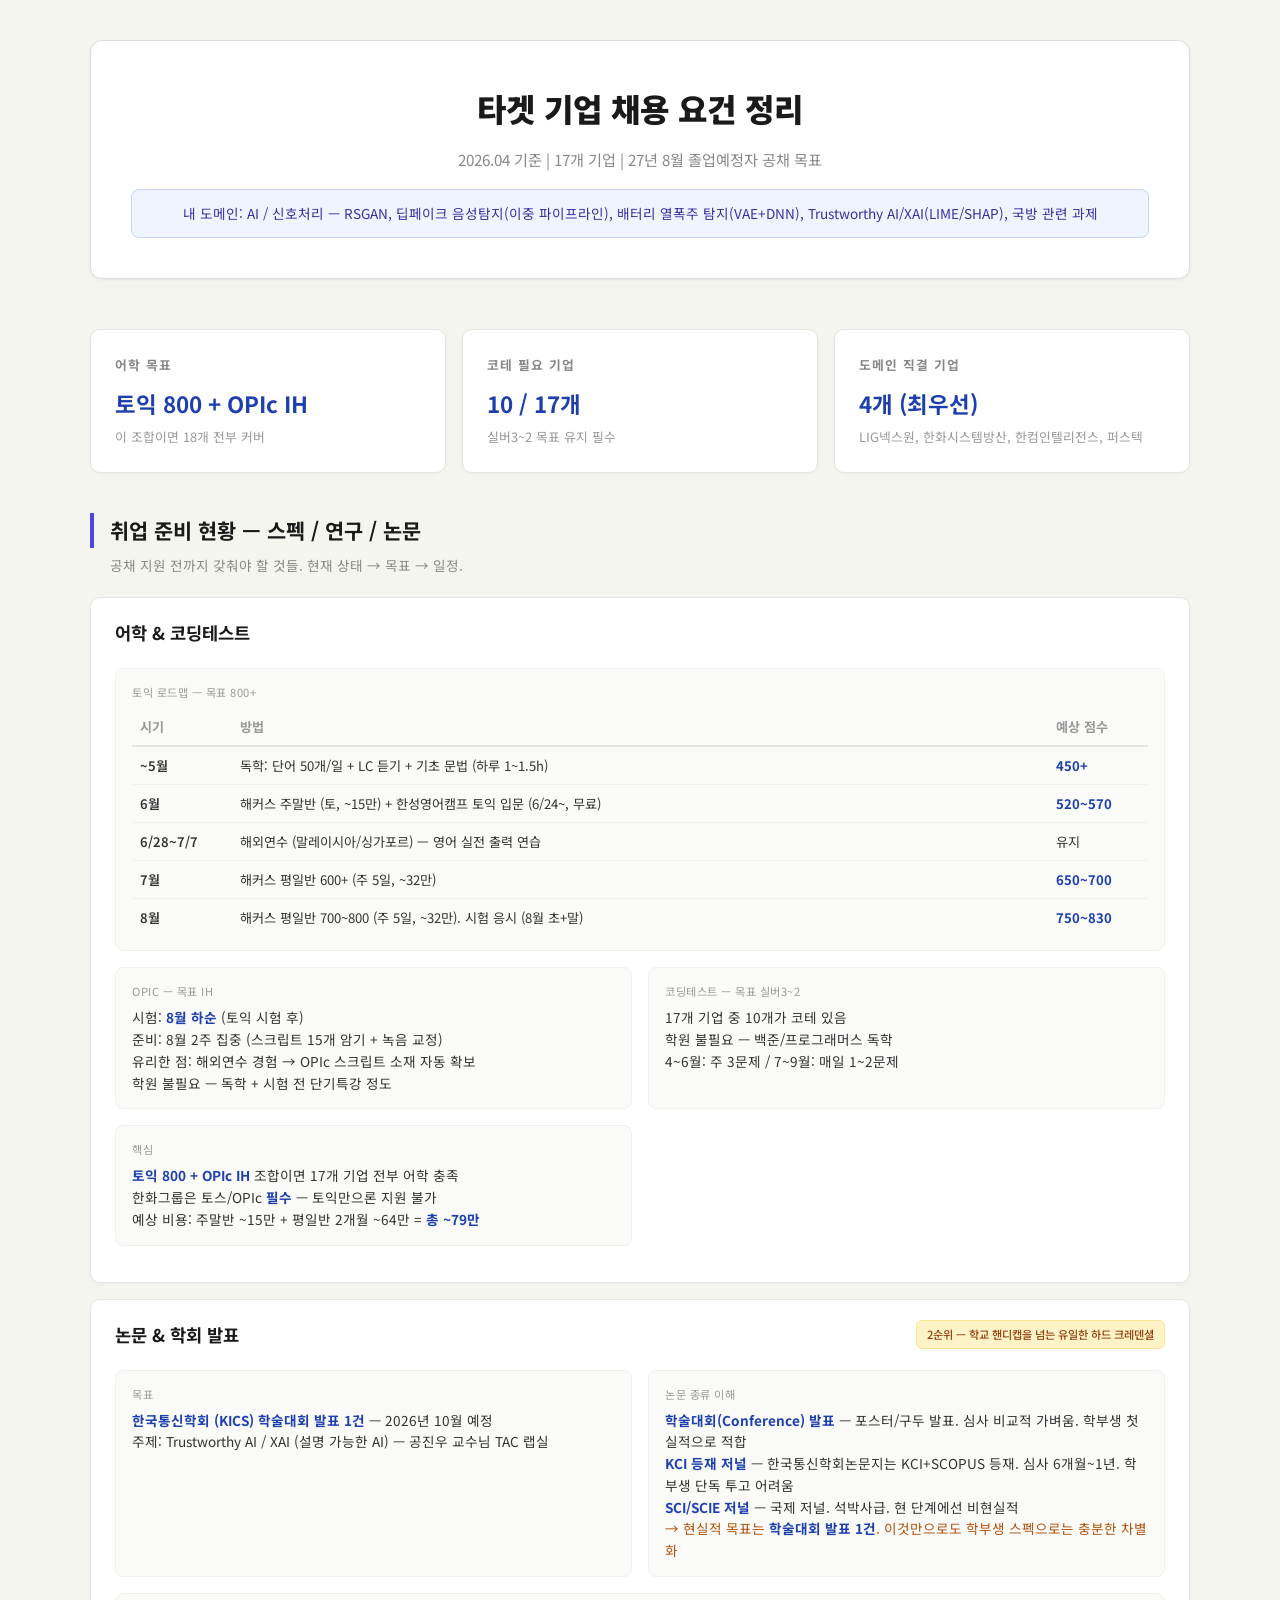
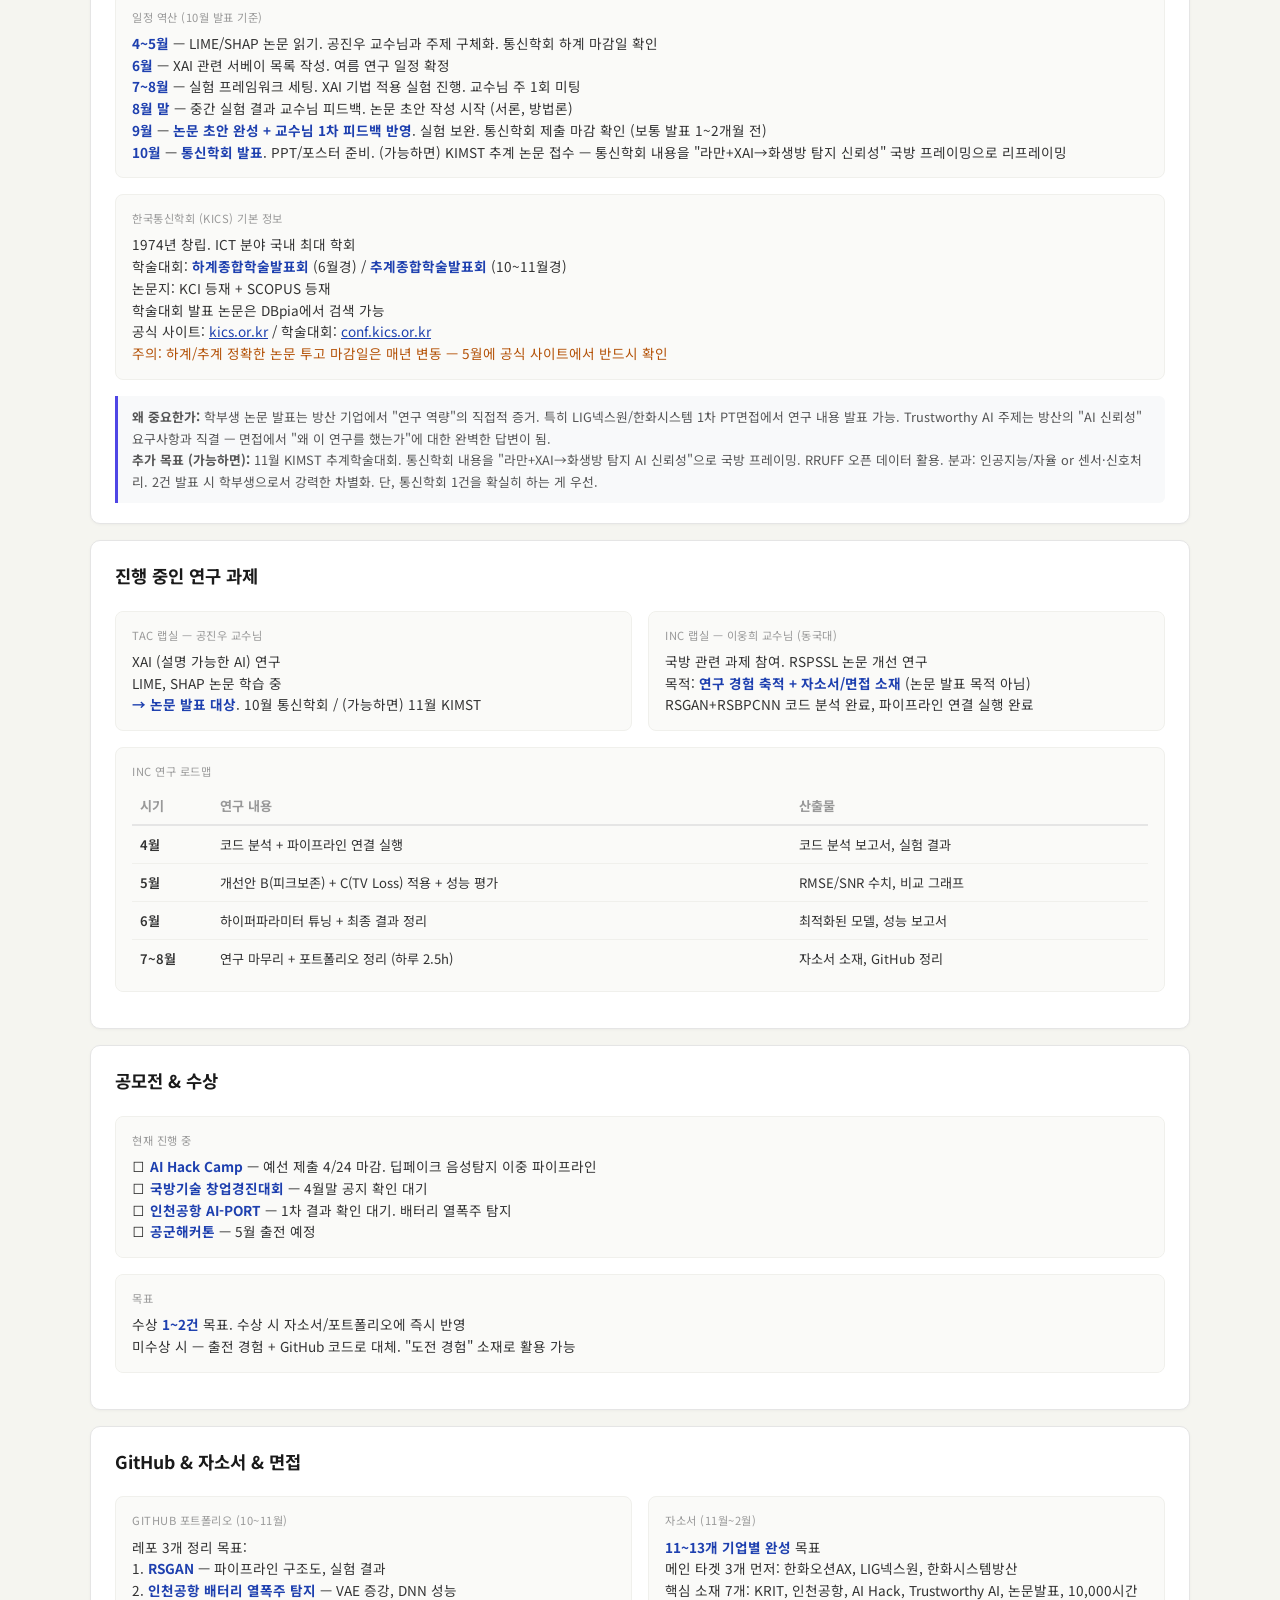
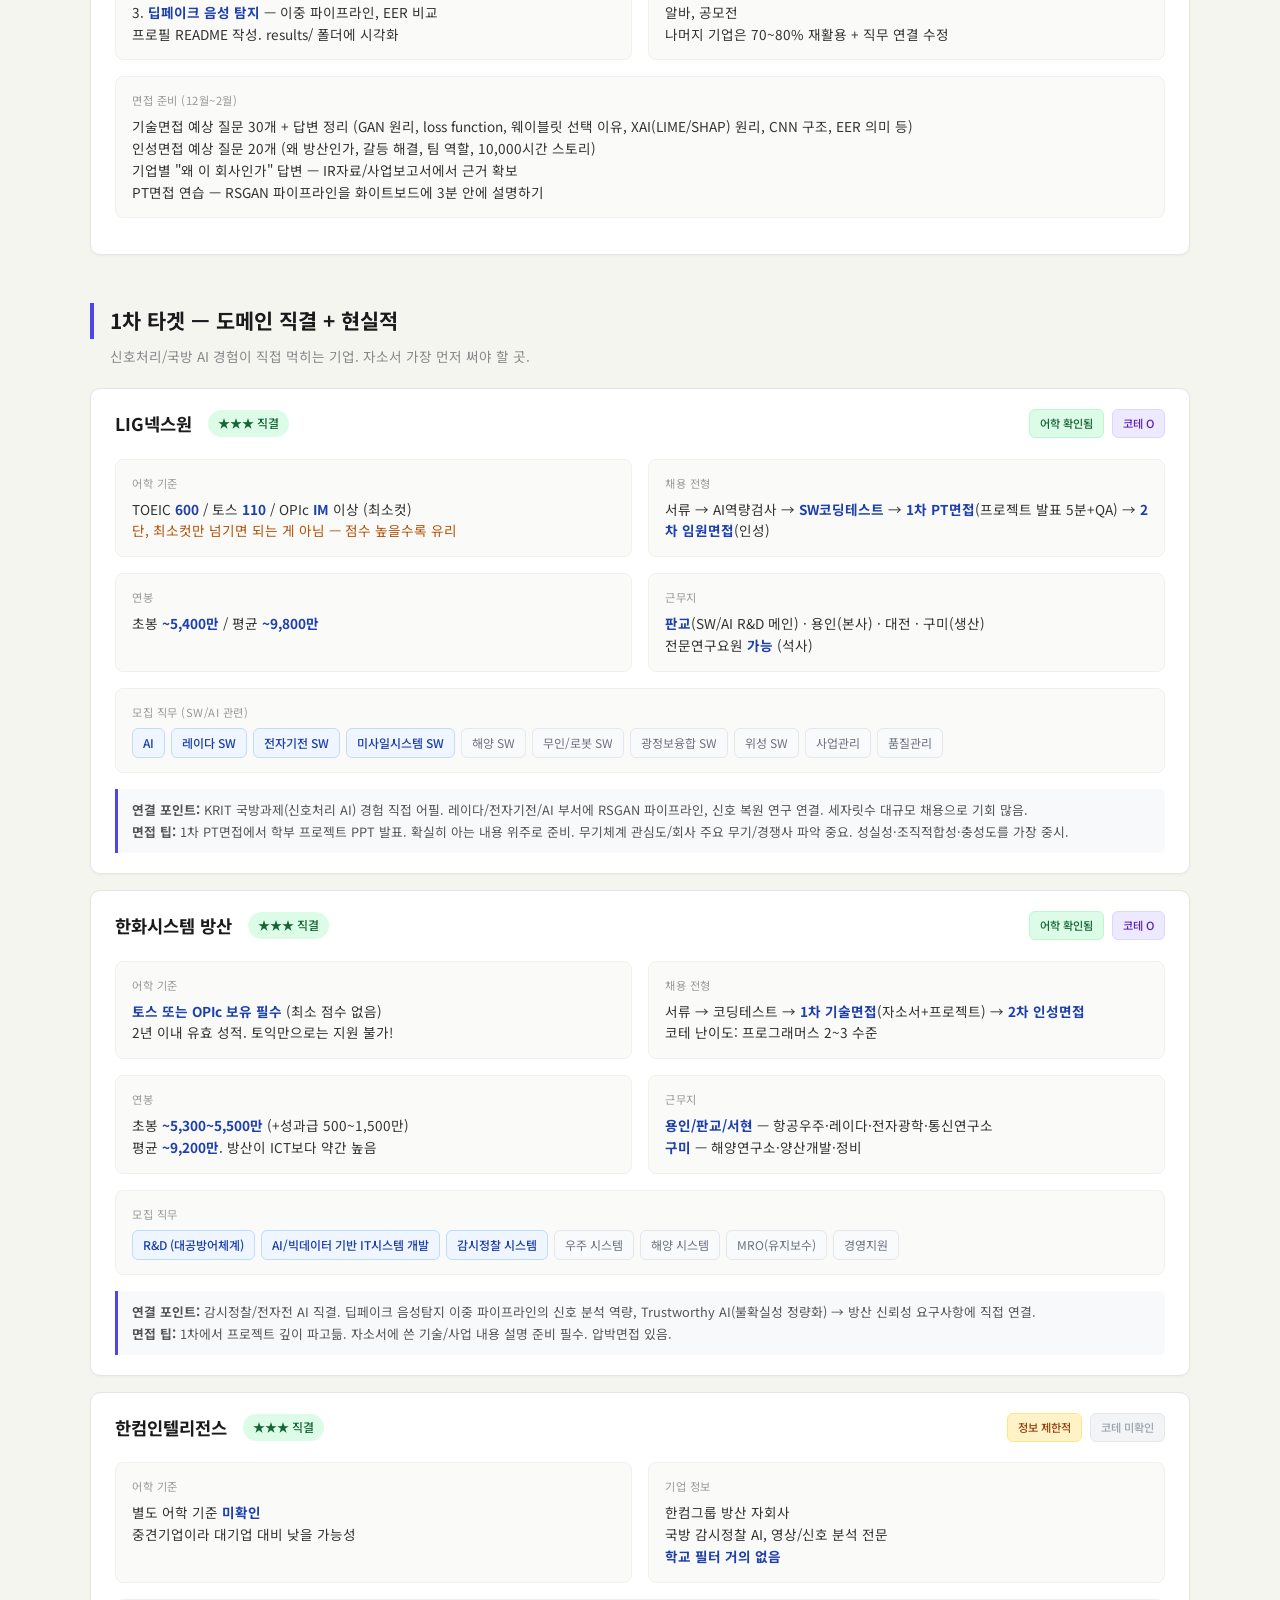
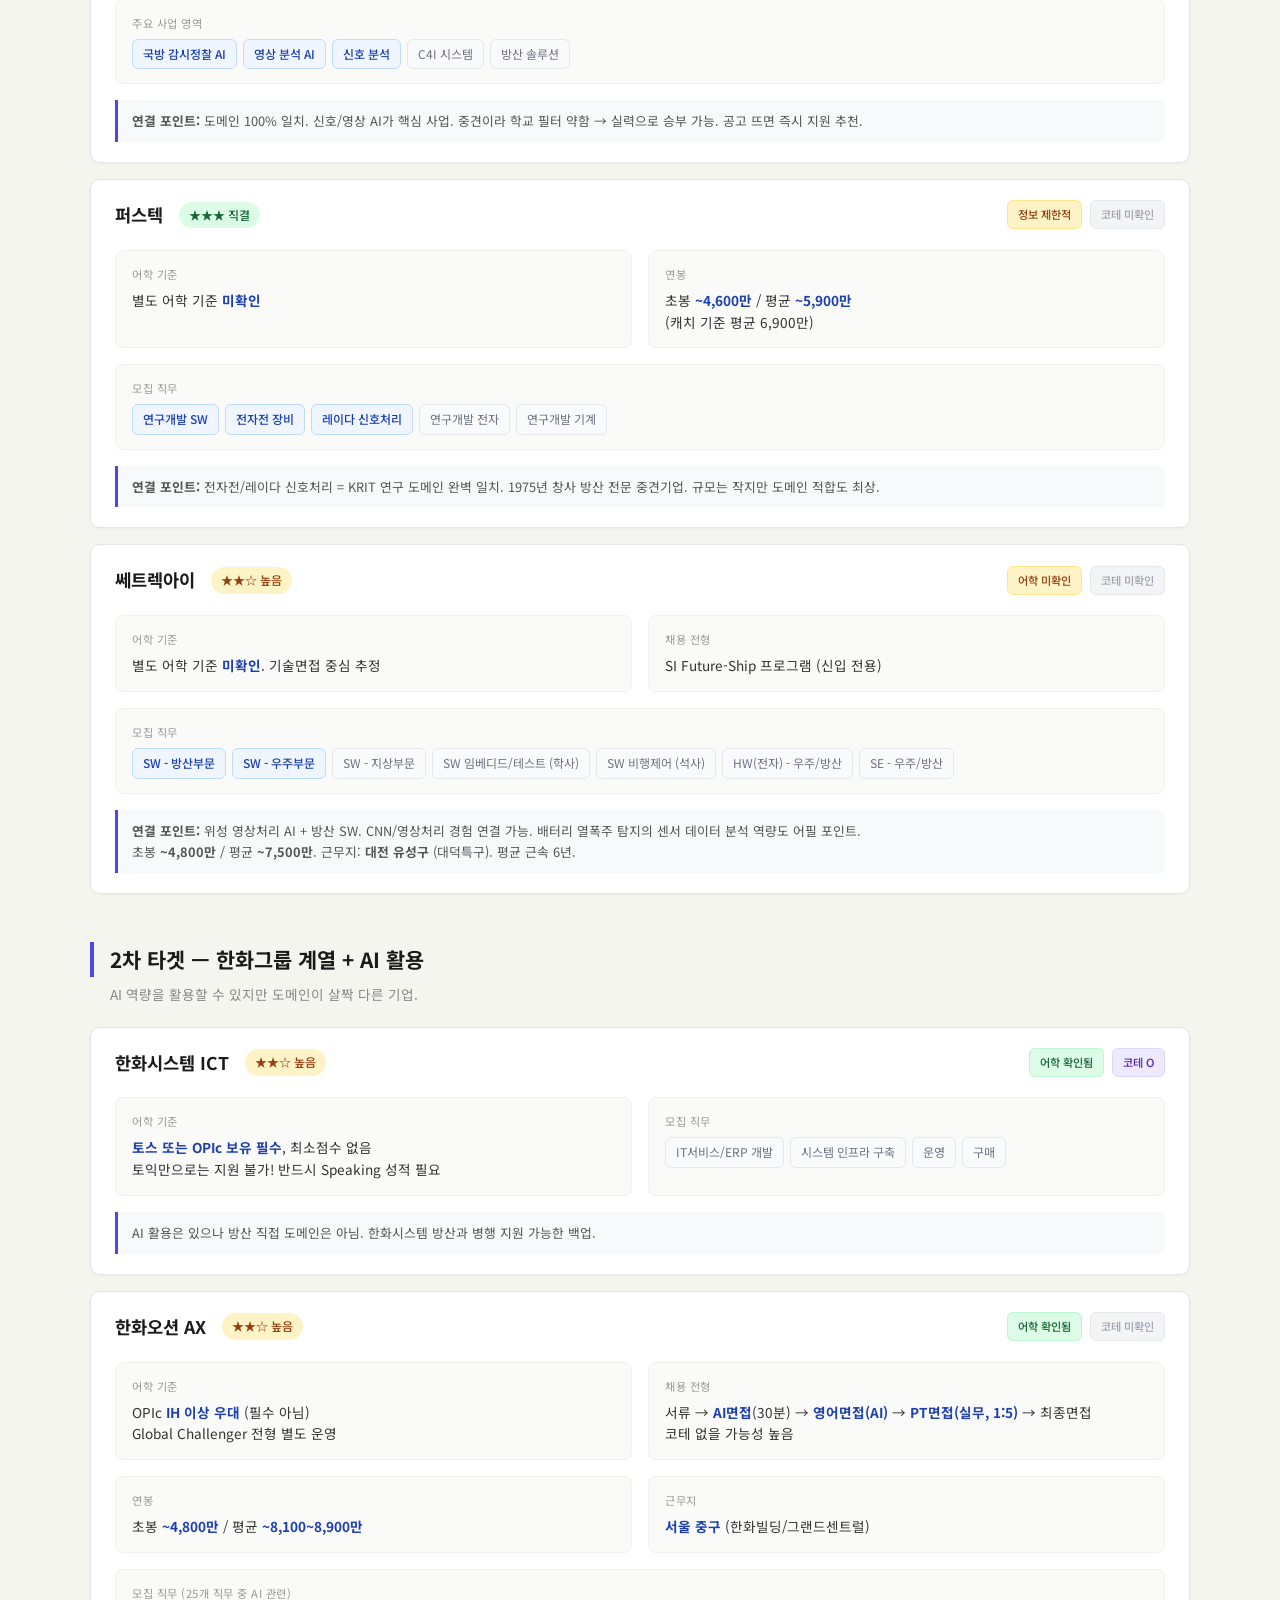
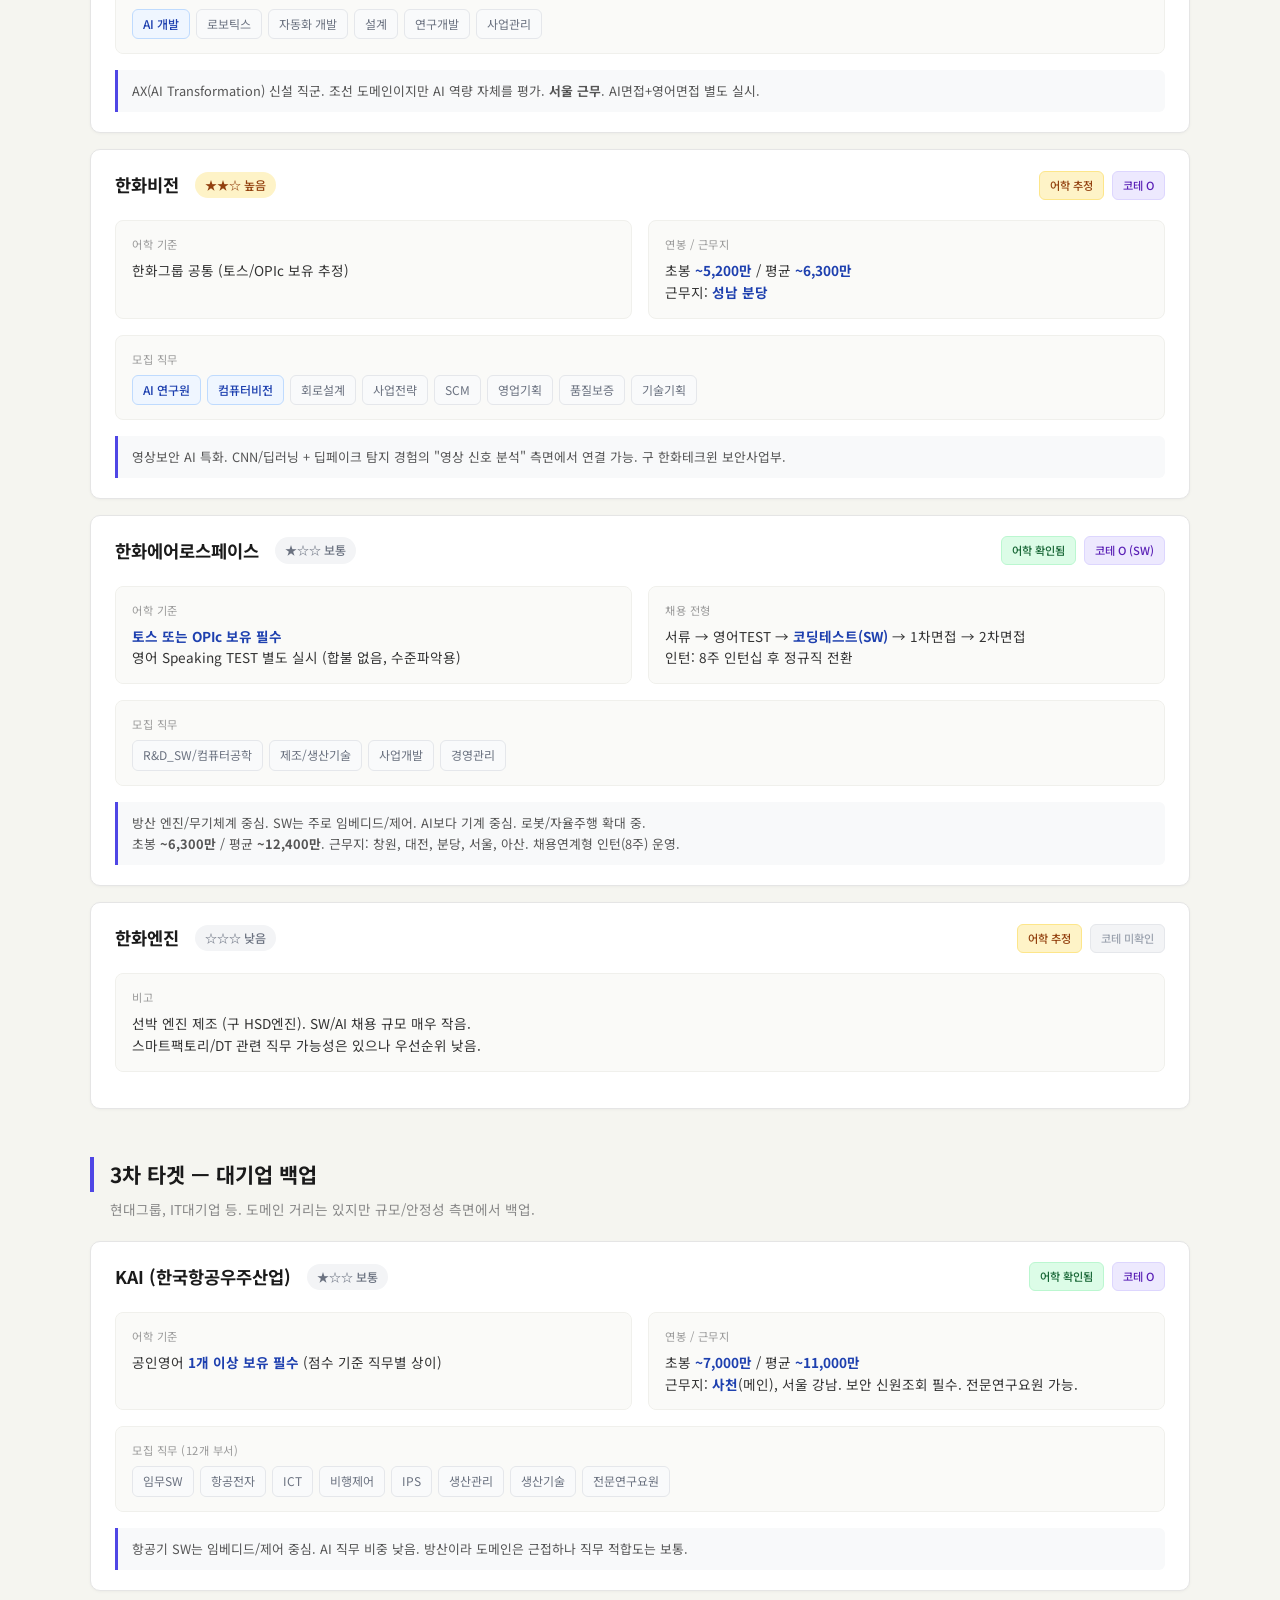
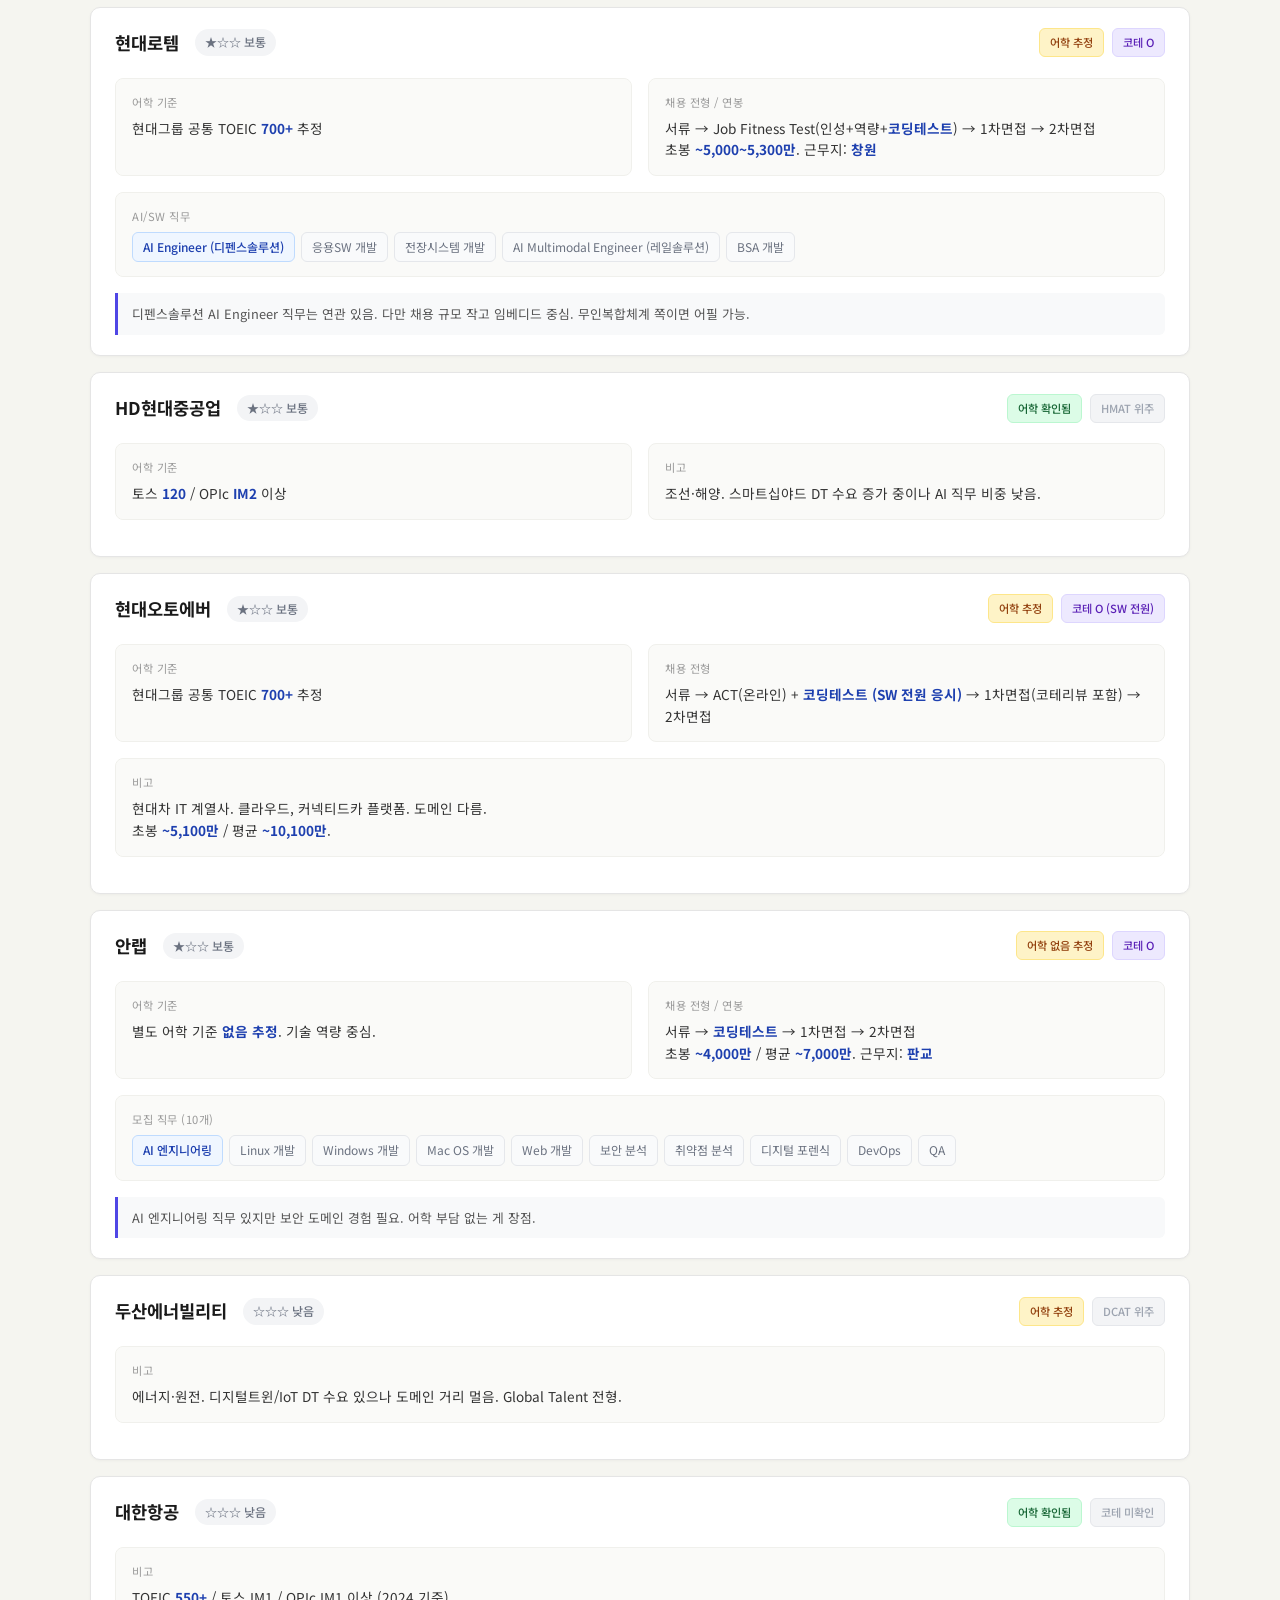
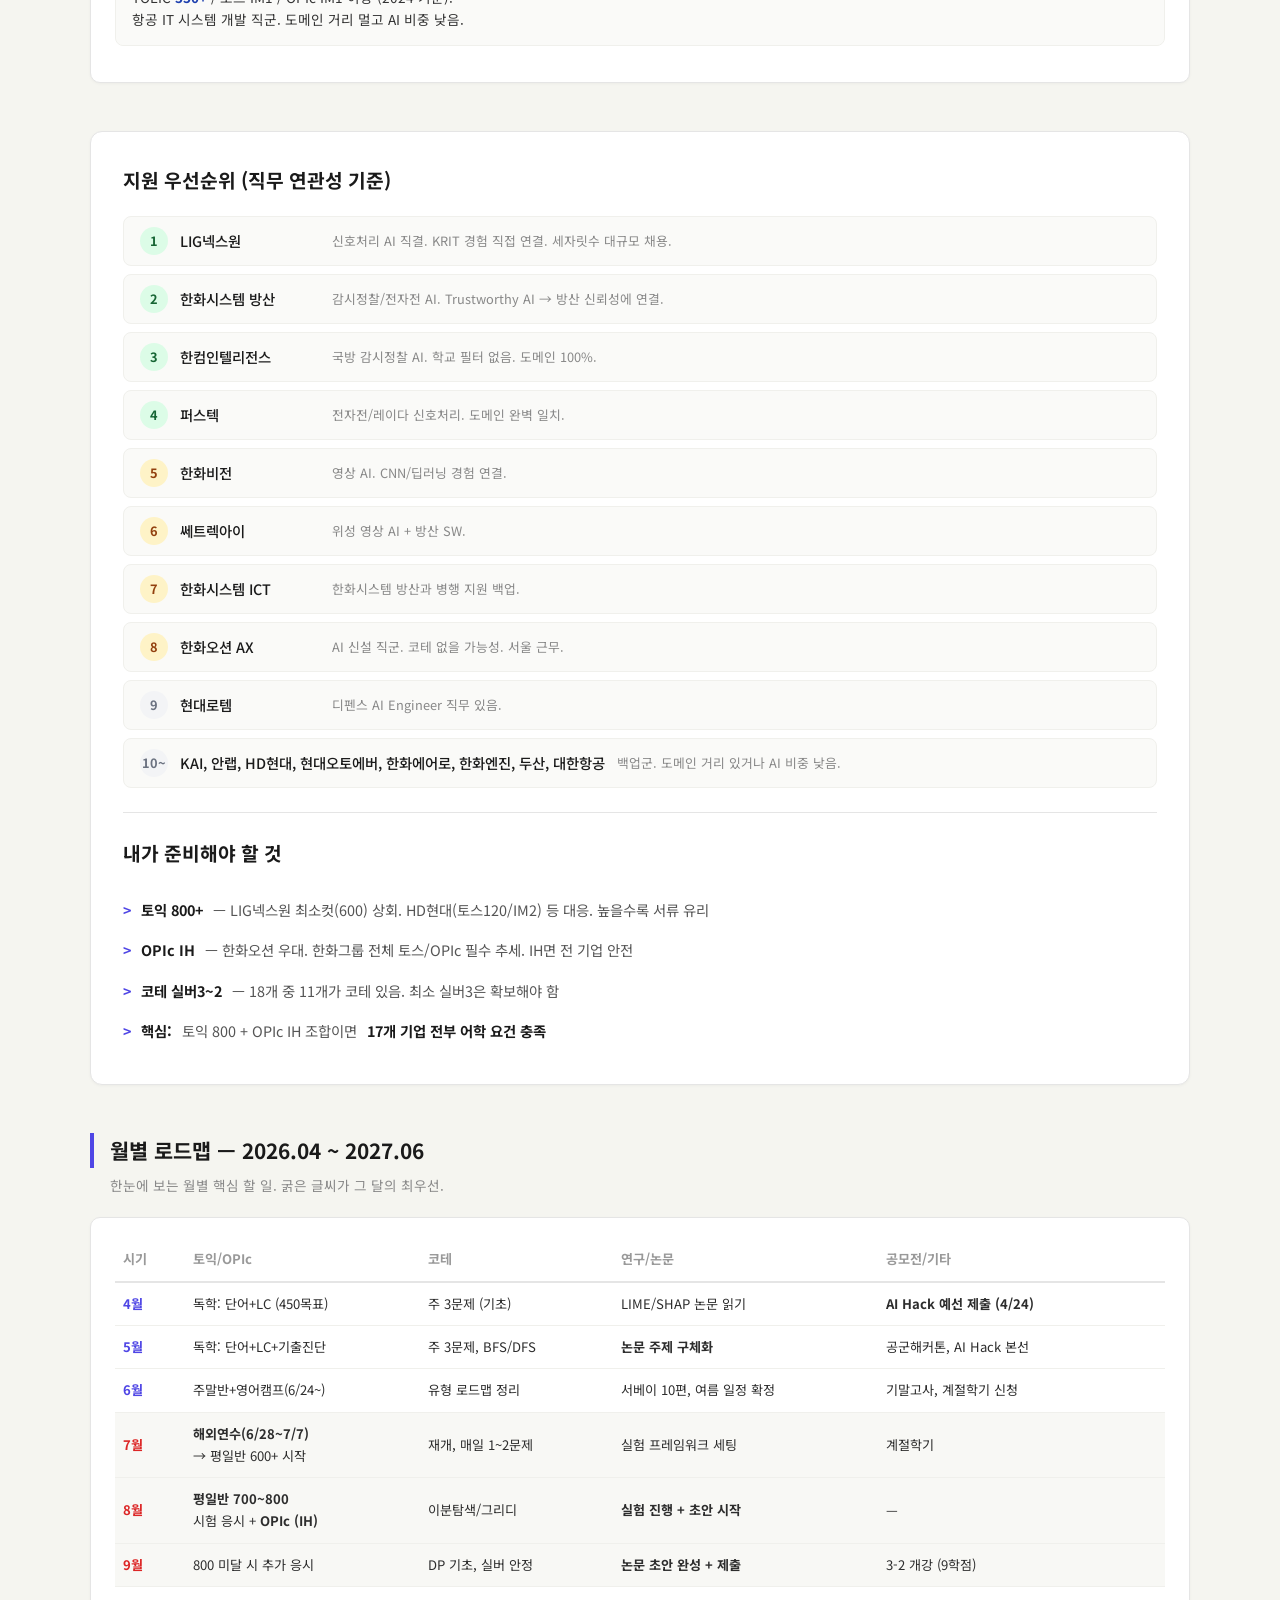
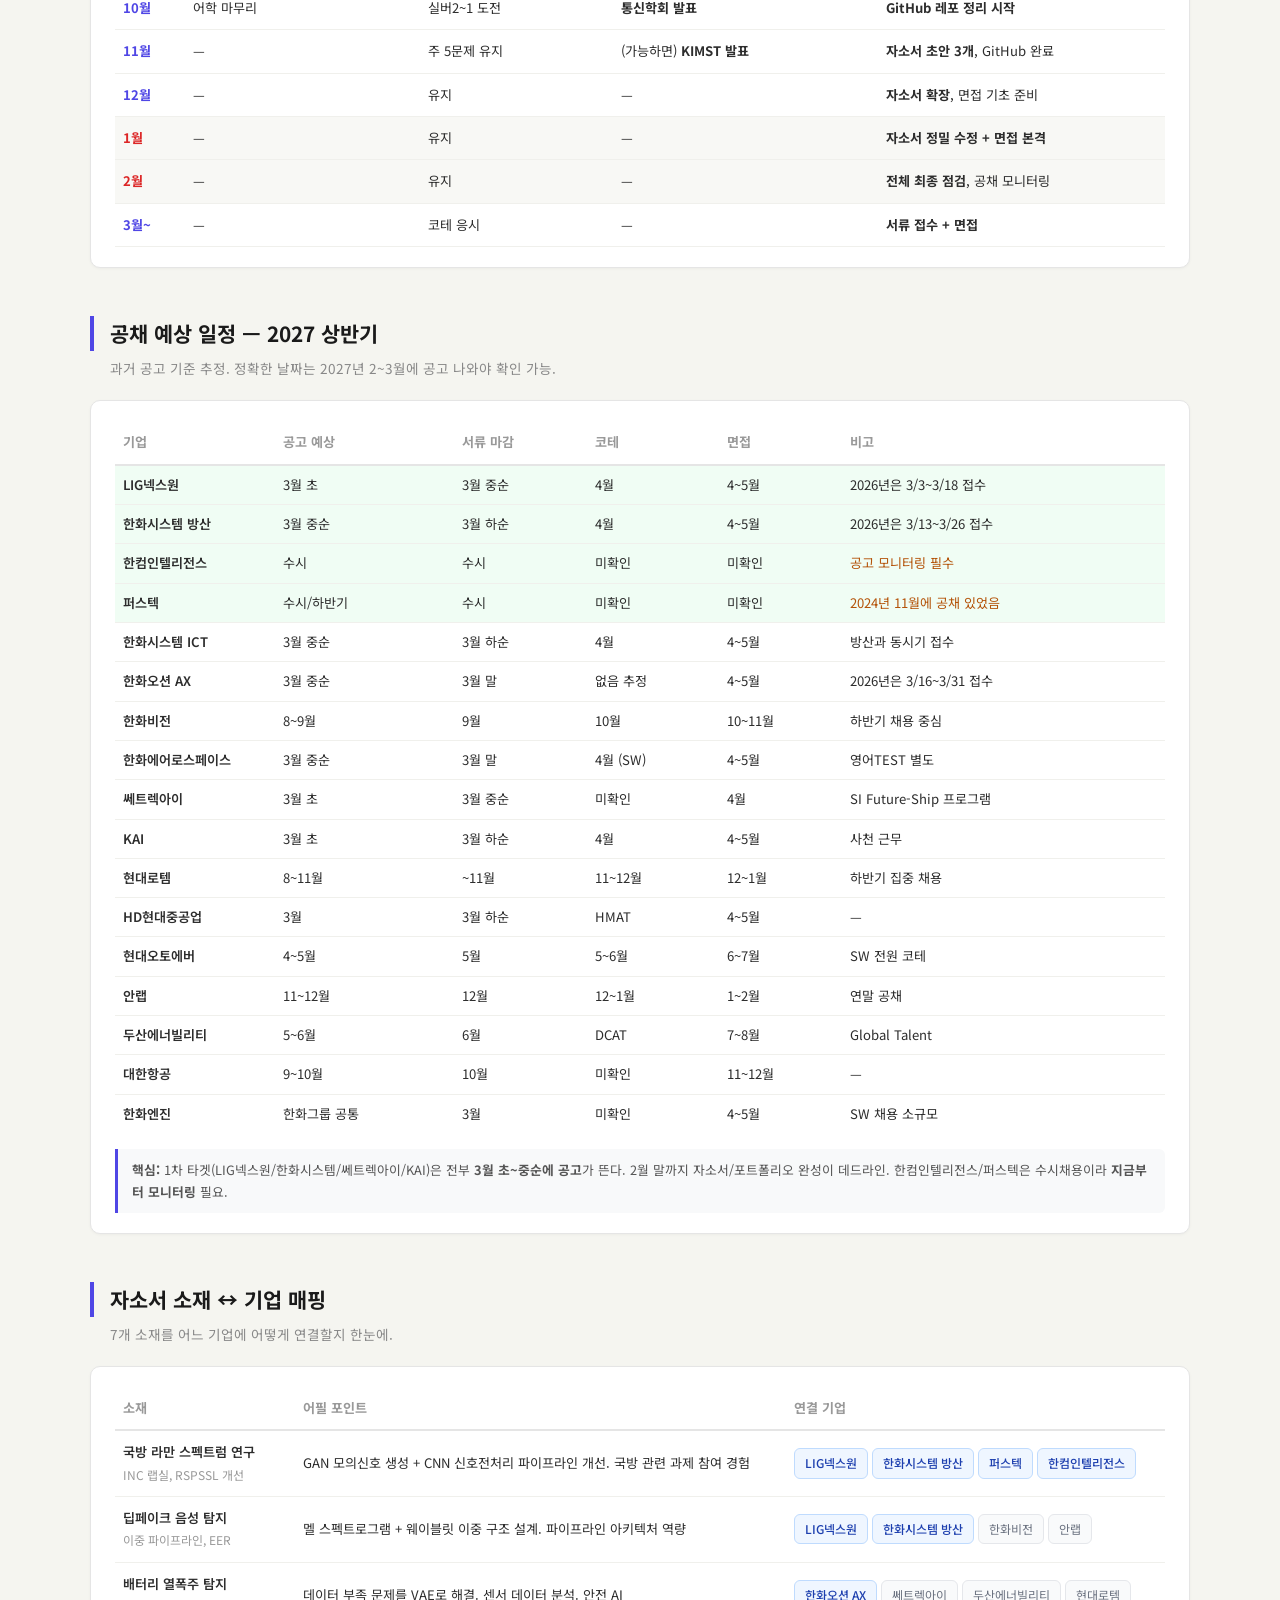
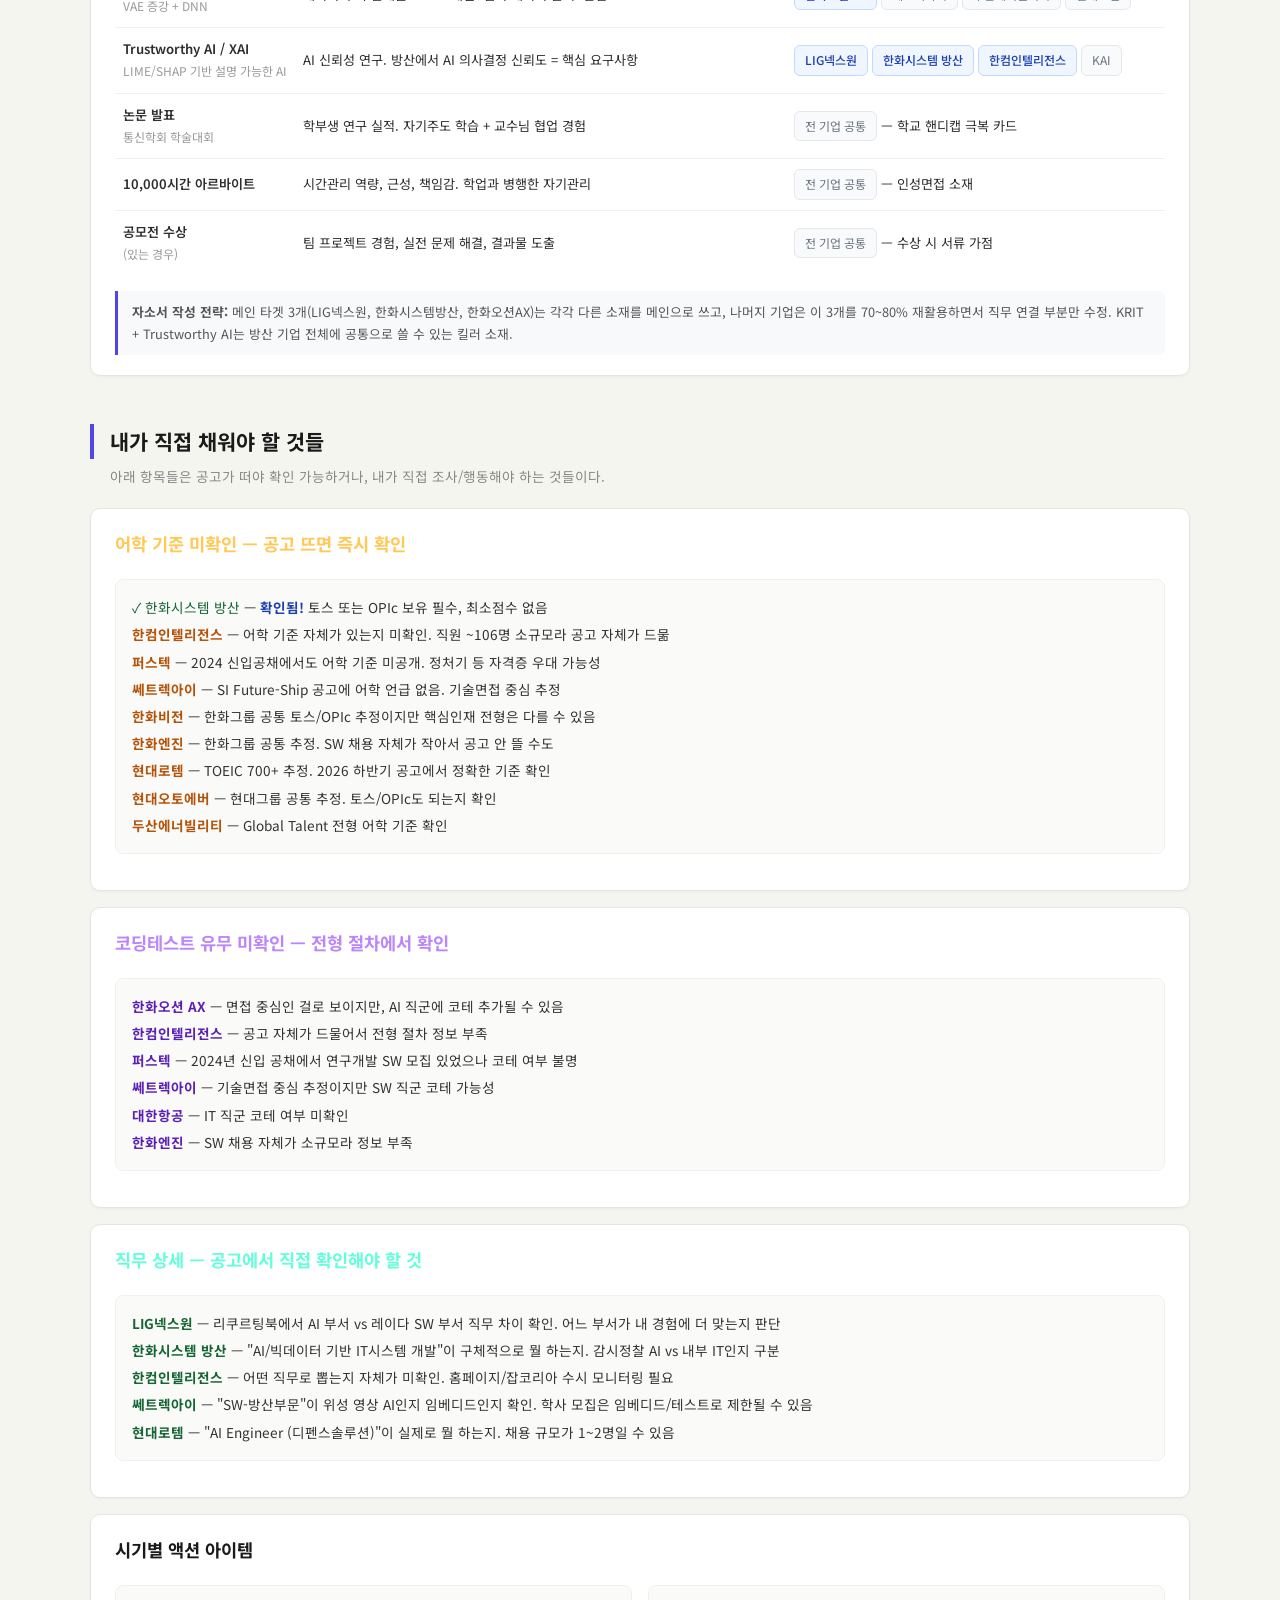
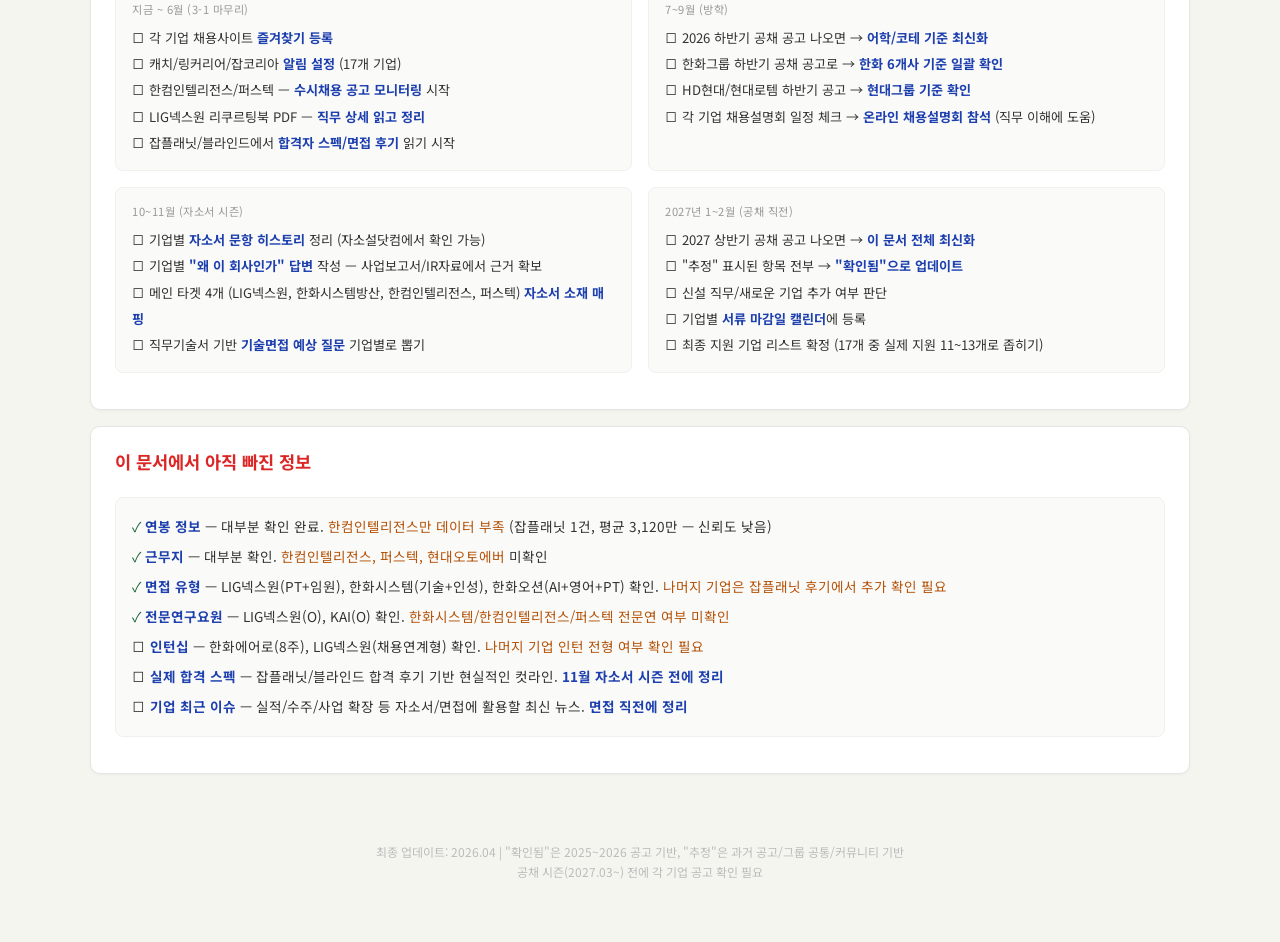
==== commit e69e7f9a: "업데이트: 토익 상세 로드맵 (주말반→영어캠프→해외연수→평일반2개월), OPIc 전략, HS CREW 제거" ====
--- a/index.html
+++ b/index.html
@@ -489,32 +489,70 @@
       </div>
       <div class="card-body">
         <div class="info-grid">
-          <div class="info-item">
-            <div class="info-label">토익</div>
-            <div class="info-value">
-              목표: <strong>800+</strong><br>
-              시험 일정: 7월초, 8월초, 8월말, 9월초 (4회 예약)
-            </div>
-          </div>
-          <div class="info-item">
-            <div class="info-label">OPIc</div>
-            <div class="info-value">
-              목표: <strong>IH</strong><br>
-              시험 일정: 8월 중순~하순 예정
-            </div>
-          </div>
-          <div class="info-item">
-            <div class="info-label">코딩테스트</div>
-            <div class="info-value">
-              목표: <strong>실버3~2</strong><br>
-              17개 기업 중 10개가 코테 있음
-            </div>
-          </div>
-          <div class="info-item">
-            <div class="info-label">핵심 요약</div>
+          <div class="info-item full">
+            <div class="info-label">토익 로드맵 — 목표 800+</div>
+            <div class="info-value">
+              <table style="width:100%; border-collapse:collapse; font-size:0.82rem;">
+                <thead>
+                  <tr style="border-bottom:2px solid #e5e5e5;">
+                    <th style="text-align:left; padding:8px; color:#999; width:100px;">시기</th>
+                    <th style="text-align:left; padding:8px; color:#999;">방법</th>
+                    <th style="text-align:left; padding:8px; color:#999; width:100px;">예상 점수</th>
+                  </tr>
+                </thead>
+                <tbody>
+                  <tr style="border-bottom:1px solid #f0f0ec;">
+                    <td style="padding:8px; font-weight:600;">~5월</td>
+                    <td style="padding:8px;">독학: 단어 50개/일 + LC 듣기 + 기초 문법 (하루 1~1.5h)</td>
+                    <td style="padding:8px;"><strong>450+</strong></td>
+                  </tr>
+                  <tr style="border-bottom:1px solid #f0f0ec;">
+                    <td style="padding:8px; font-weight:600;">6월</td>
+                    <td style="padding:8px;">해커스 주말반 (토, ~15만) + 한성영어캠프 토익 입문 (6/24~, 무료)</td>
+                    <td style="padding:8px;"><strong>520~570</strong></td>
+                  </tr>
+                  <tr style="border-bottom:1px solid #f0f0ec;">
+                    <td style="padding:8px; font-weight:600;">6/28~7/7</td>
+                    <td style="padding:8px;">해외연수 (말레이시아/싱가포르) — 영어 실전 출력 연습</td>
+                    <td style="padding:8px;">유지</td>
+                  </tr>
+                  <tr style="border-bottom:1px solid #f0f0ec;">
+                    <td style="padding:8px; font-weight:600;">7월</td>
+                    <td style="padding:8px;">해커스 평일반 600+ (주 5일, ~32만)</td>
+                    <td style="padding:8px;"><strong>650~700</strong></td>
+                  </tr>
+                  <tr>
+                    <td style="padding:8px; font-weight:600;">8월</td>
+                    <td style="padding:8px;">해커스 평일반 700~800 (주 5일, ~32만). 시험 응시 (8월 초+말)</td>
+                    <td style="padding:8px;"><strong>750~830</strong></td>
+                  </tr>
+                </tbody>
+              </table>
+            </div>
+          </div>
+          <div class="info-item">
+            <div class="info-label">OPIc — 목표 IH</div>
+            <div class="info-value">
+              시험: <strong>8월 하순</strong> (토익 시험 후)<br>
+              준비: 8월 2주 집중 (스크립트 15개 암기 + 녹음 교정)<br>
+              유리한 점: 해외연수 경험 &rarr; OPIc 스크립트 소재 자동 확보<br>
+              학원 불필요 &mdash; 독학 + 시험 전 단기특강 정도
+            </div>
+          </div>
+          <div class="info-item">
+            <div class="info-label">코딩테스트 — 목표 실버3~2</div>
+            <div class="info-value">
+              17개 기업 중 10개가 코테 있음<br>
+              학원 불필요 &mdash; 백준/프로그래머스 독학<br>
+              4~6월: 주 3문제 / 7~9월: 매일 1~2문제
+            </div>
+          </div>
+          <div class="info-item">
+            <div class="info-label">핵심</div>
             <div class="info-value">
               <strong>토익 800 + OPIc IH</strong> 조합이면 17개 기업 전부 어학 충족<br>
-              한화그룹은 토스/OPIc <strong>필수</strong> &mdash; 토익만으론 지원 불가
+              한화그룹은 토스/OPIc <strong>필수</strong> &mdash; 토익만으론 지원 불가<br>
+              예상 비용: 주말반 ~15만 + 평일반 2개월 ~64만 = <strong>총 ~79만</strong>
             </div>
           </div>
         </div>
@@ -1536,42 +1574,42 @@
           <tbody>
             <tr style="border-bottom:1px solid #f0f0ec;">
               <td style="padding:10px 8px; font-weight:700; color:#4f46e5;">4월</td>
-              <td style="padding:10px 8px;">단어 50/일, LC 듣기</td>
+              <td style="padding:10px 8px;">독학: 단어+LC (450목표)</td>
               <td style="padding:10px 8px;">주 3문제 (기초)</td>
               <td style="padding:10px 8px;">LIME/SHAP 논문 읽기</td>
               <td style="padding:10px 8px;"><strong>AI Hack 예선 제출 (4/24)</strong></td>
             </tr>
             <tr style="border-bottom:1px solid #f0f0ec;">
               <td style="padding:10px 8px; font-weight:700; color:#4f46e5;">5월</td>
-              <td style="padding:10px 8px;">LC 3~4, 기출 1회 진단</td>
+              <td style="padding:10px 8px;">독학: 단어+LC+기출진단</td>
               <td style="padding:10px 8px;">주 3문제, BFS/DFS</td>
               <td style="padding:10px 8px;"><strong>논문 주제 구체화</strong></td>
               <td style="padding:10px 8px;">공군해커톤, AI Hack 본선</td>
             </tr>
             <tr style="border-bottom:1px solid #f0f0ec;">
               <td style="padding:10px 8px; font-weight:700; color:#4f46e5;">6월</td>
-              <td style="padding:10px 8px;">토익 교재 세팅, 시험 예약</td>
+              <td style="padding:10px 8px;">주말반+영어캠프(6/24~)</td>
               <td style="padding:10px 8px;">유형 로드맵 정리</td>
               <td style="padding:10px 8px;">서베이 10편, 여름 일정 확정</td>
               <td style="padding:10px 8px;">기말고사, 계절학기 신청</td>
             </tr>
             <tr style="border-bottom:1px solid #f0f0ec; background:#f8f8f5;">
               <td style="padding:10px 8px; font-weight:700; color:#dc2626;">7월</td>
-              <td style="padding:10px 8px;"><strong>토익 집중 4h/일</strong><br>1차 시험 (600+ 목표)</td>
+              <td style="padding:10px 8px;"><strong>해외연수(6/28~7/7)</strong><br>→ 평일반 600+ 시작</td>
               <td style="padding:10px 8px;">재개, 매일 1~2문제</td>
               <td style="padding:10px 8px;">실험 프레임워크 세팅</td>
               <td style="padding:10px 8px;">계절학기</td>
             </tr>
             <tr style="border-bottom:1px solid #f0f0ec; background:#f8f8f5;">
               <td style="padding:10px 8px; font-weight:700; color:#dc2626;">8월</td>
-              <td style="padding:10px 8px;"><strong>토익 2~3차 (700~800)</strong><br><strong>OPIc 시험 (IH)</strong></td>
+              <td style="padding:10px 8px;"><strong>평일반 700~800</strong><br>시험 응시 + <strong>OPIc (IH)</strong></td>
               <td style="padding:10px 8px;">이분탐색/그리디</td>
               <td style="padding:10px 8px;"><strong>실험 진행 + 초안 시작</strong></td>
               <td style="padding:10px 8px;">&mdash;</td>
             </tr>
             <tr style="border-bottom:1px solid #f0f0ec; background:#f8f8f5;">
               <td style="padding:10px 8px; font-weight:700; color:#dc2626;">9월</td>
-              <td style="padding:10px 8px;">토익 4차 (800 미달 시)</td>
+              <td style="padding:10px 8px;">800 미달 시 추가 응시</td>
               <td style="padding:10px 8px;">DP 기초, 실버 안정</td>
               <td style="padding:10px 8px;"><strong>논문 초안 완성 + 제출</strong></td>
               <td style="padding:10px 8px;">3-2 개강 (9학점)</td>
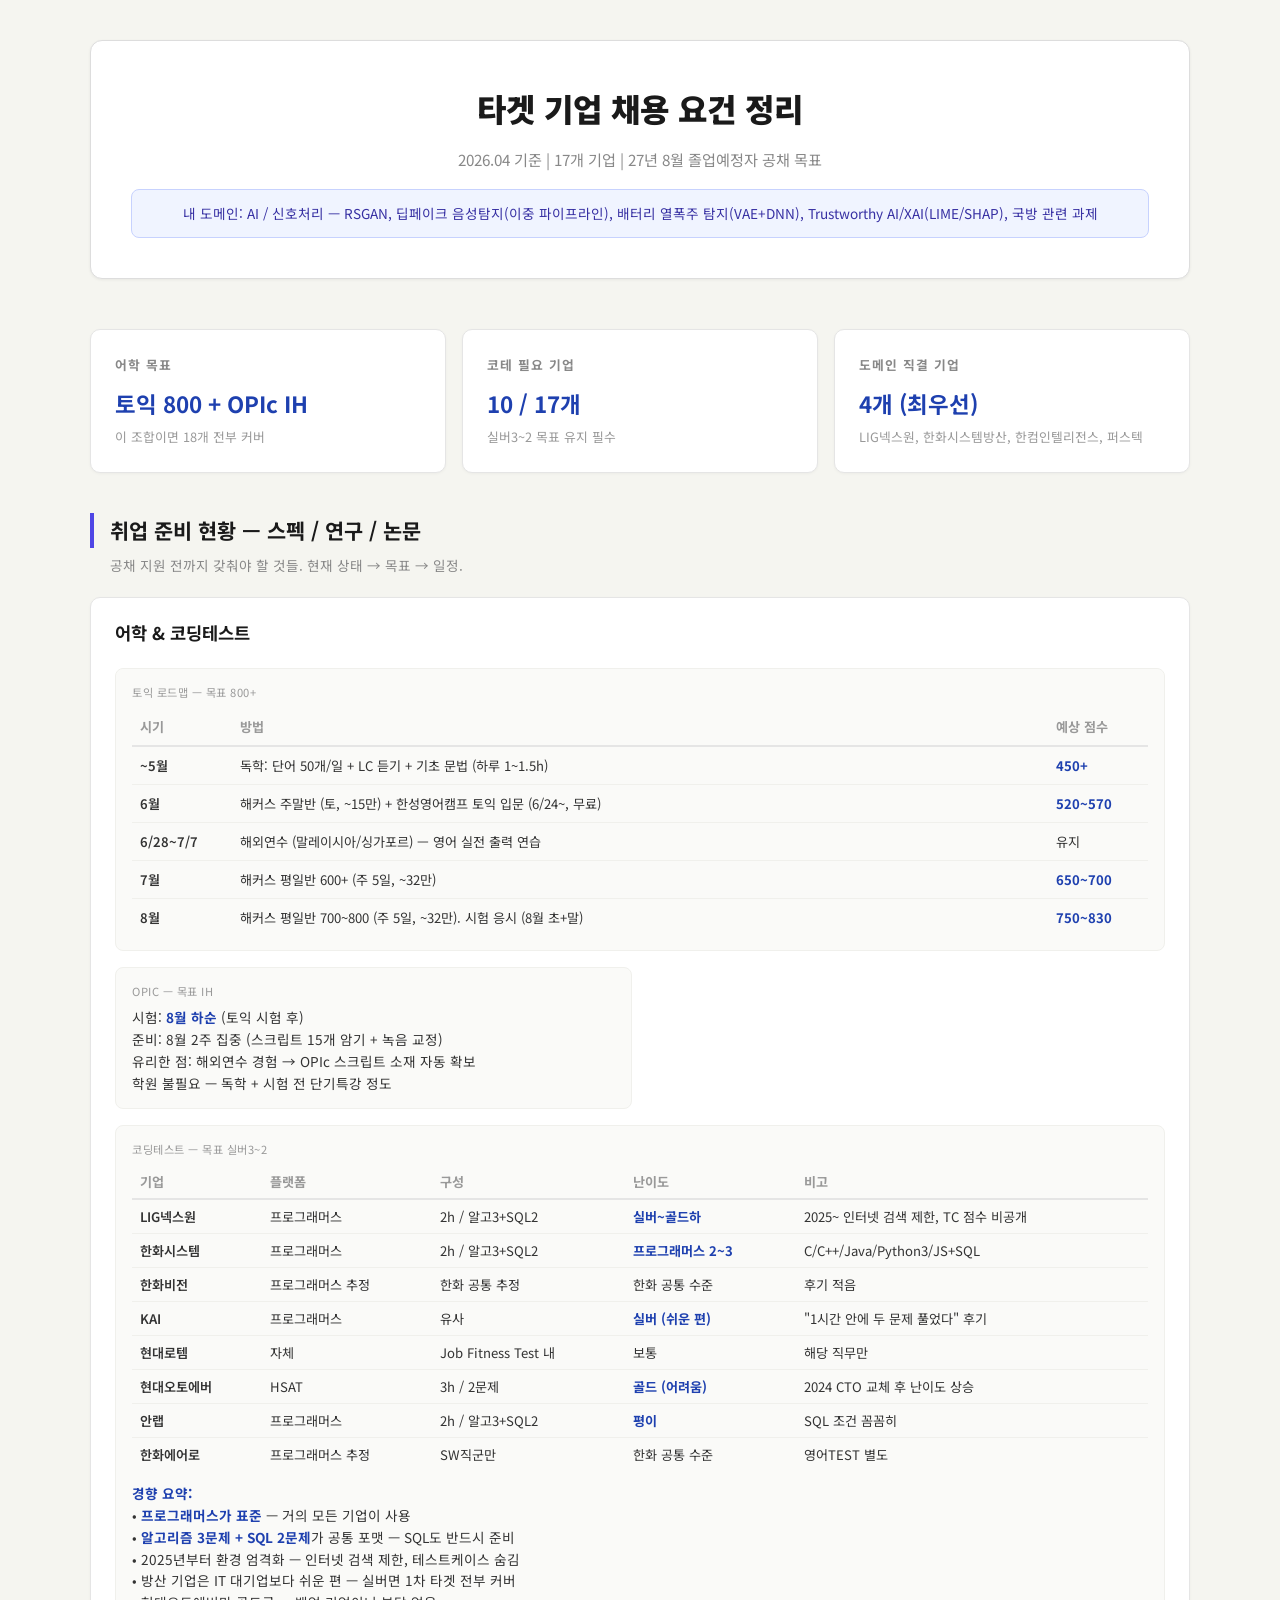
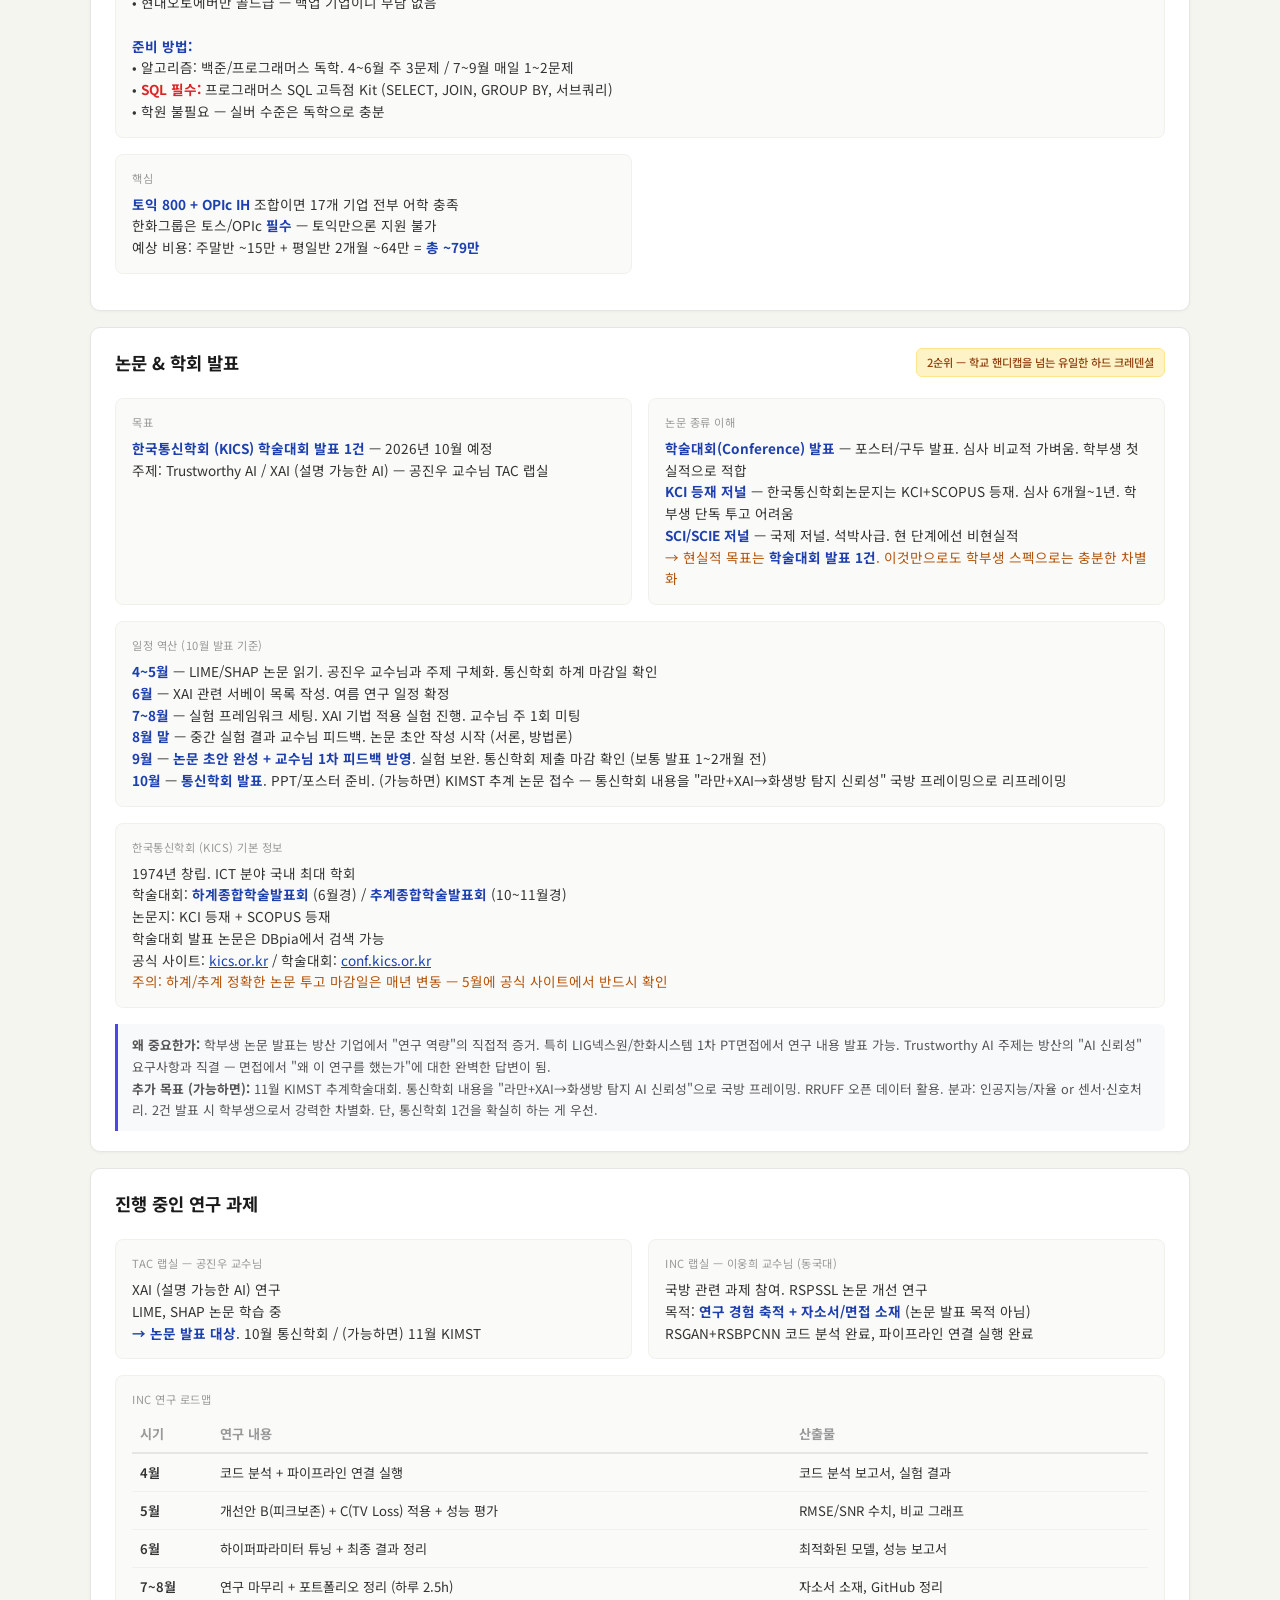
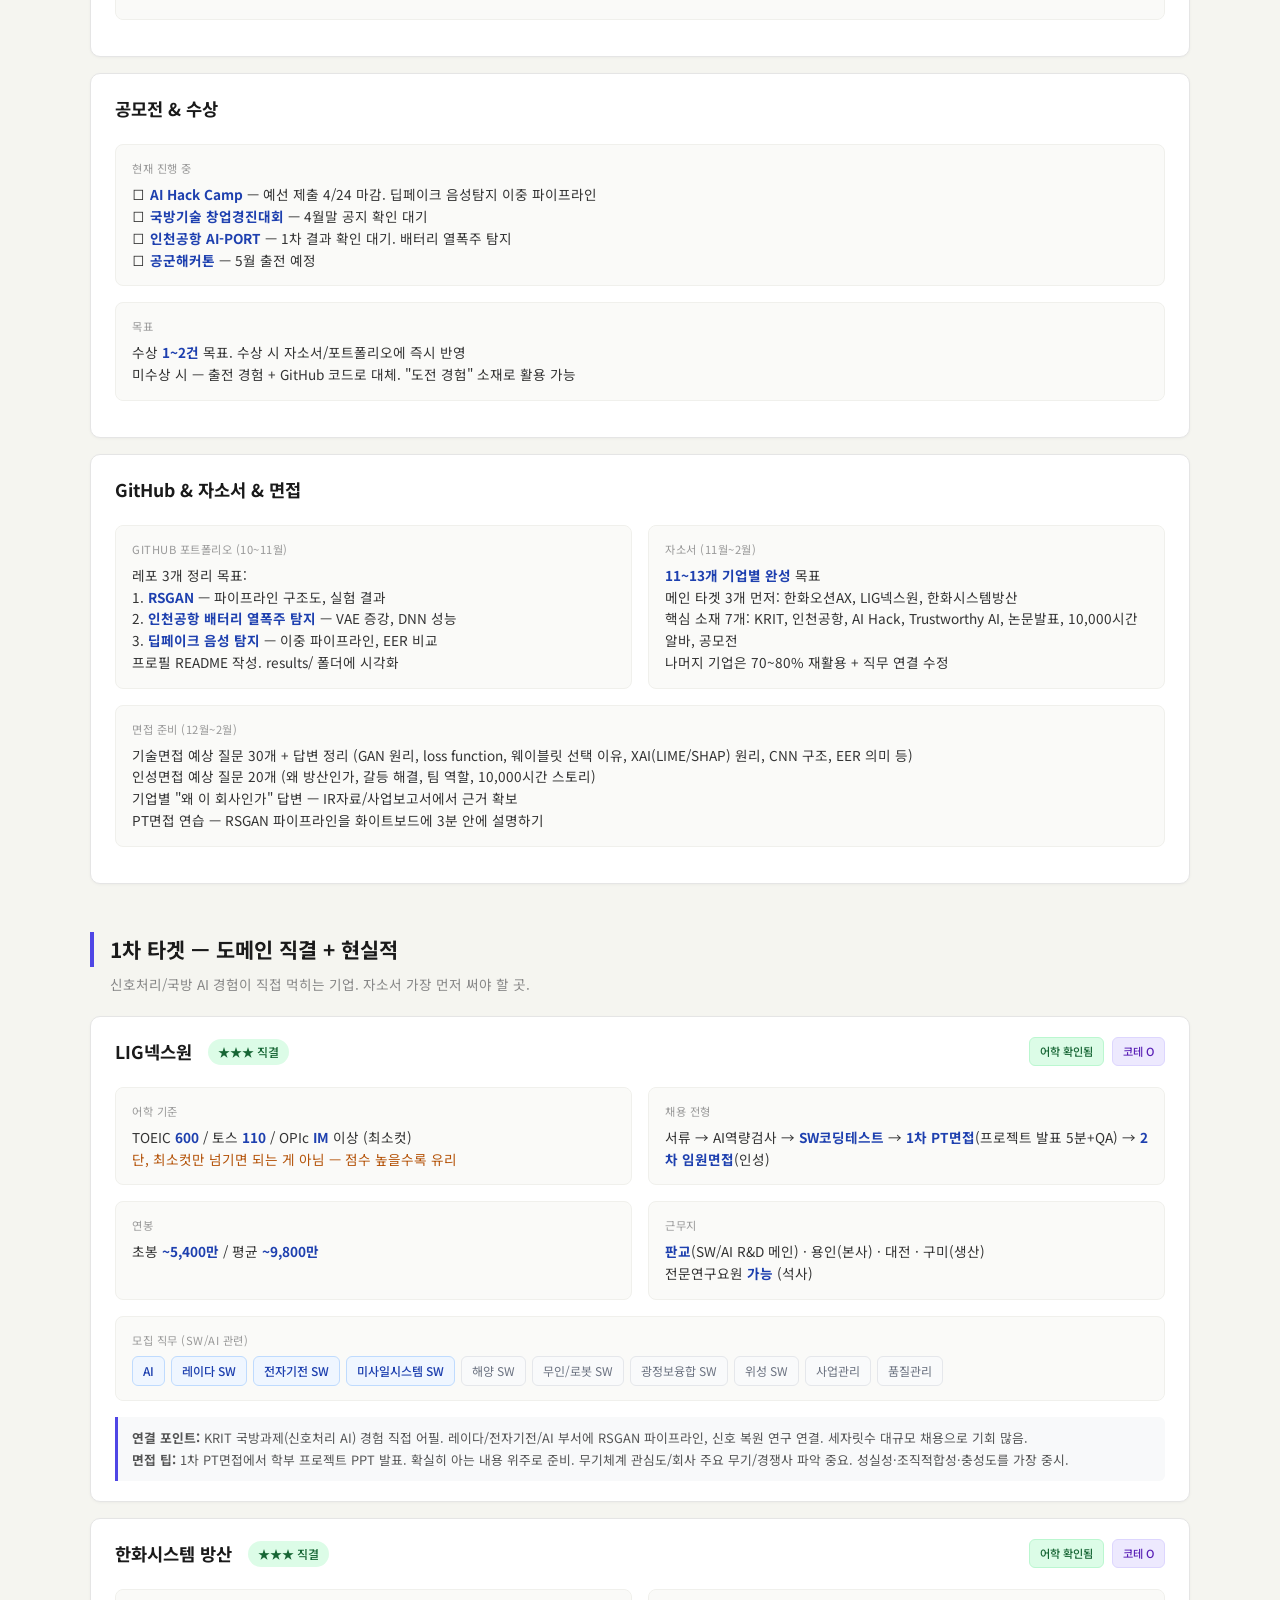
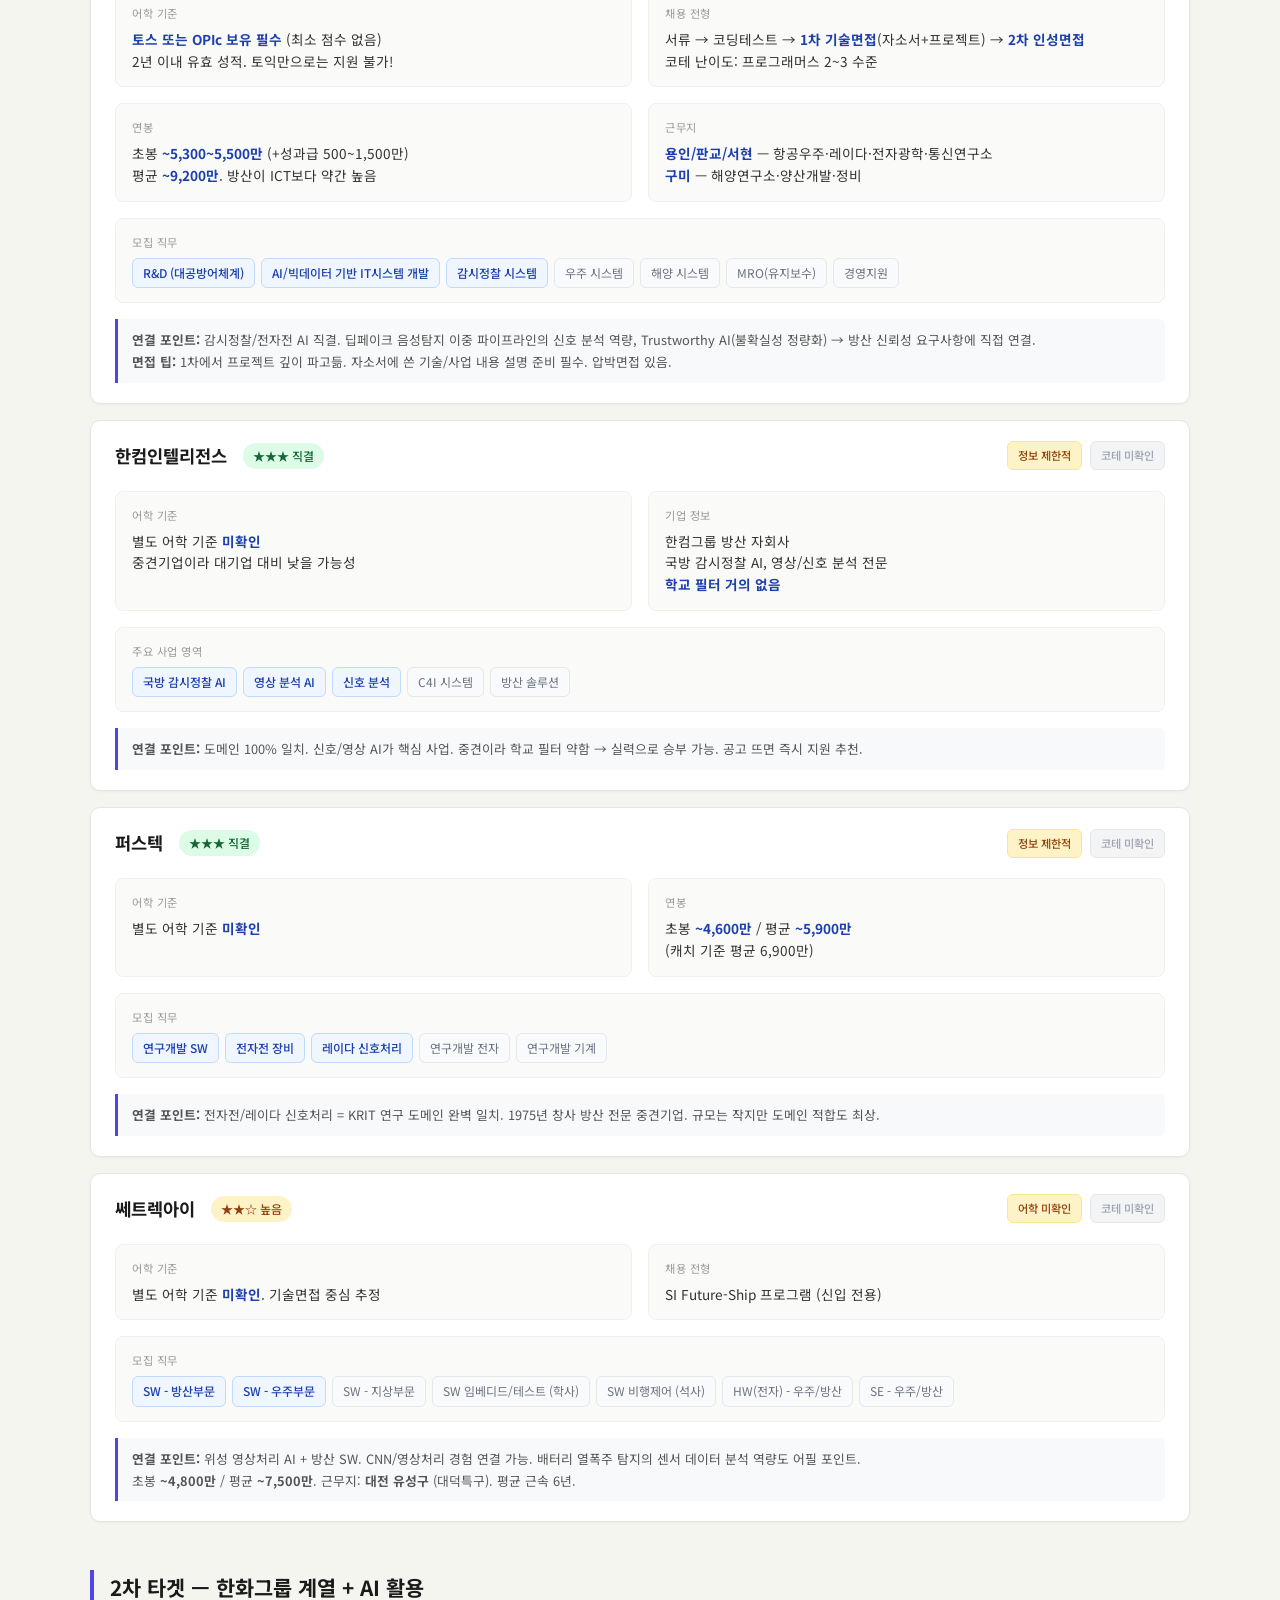
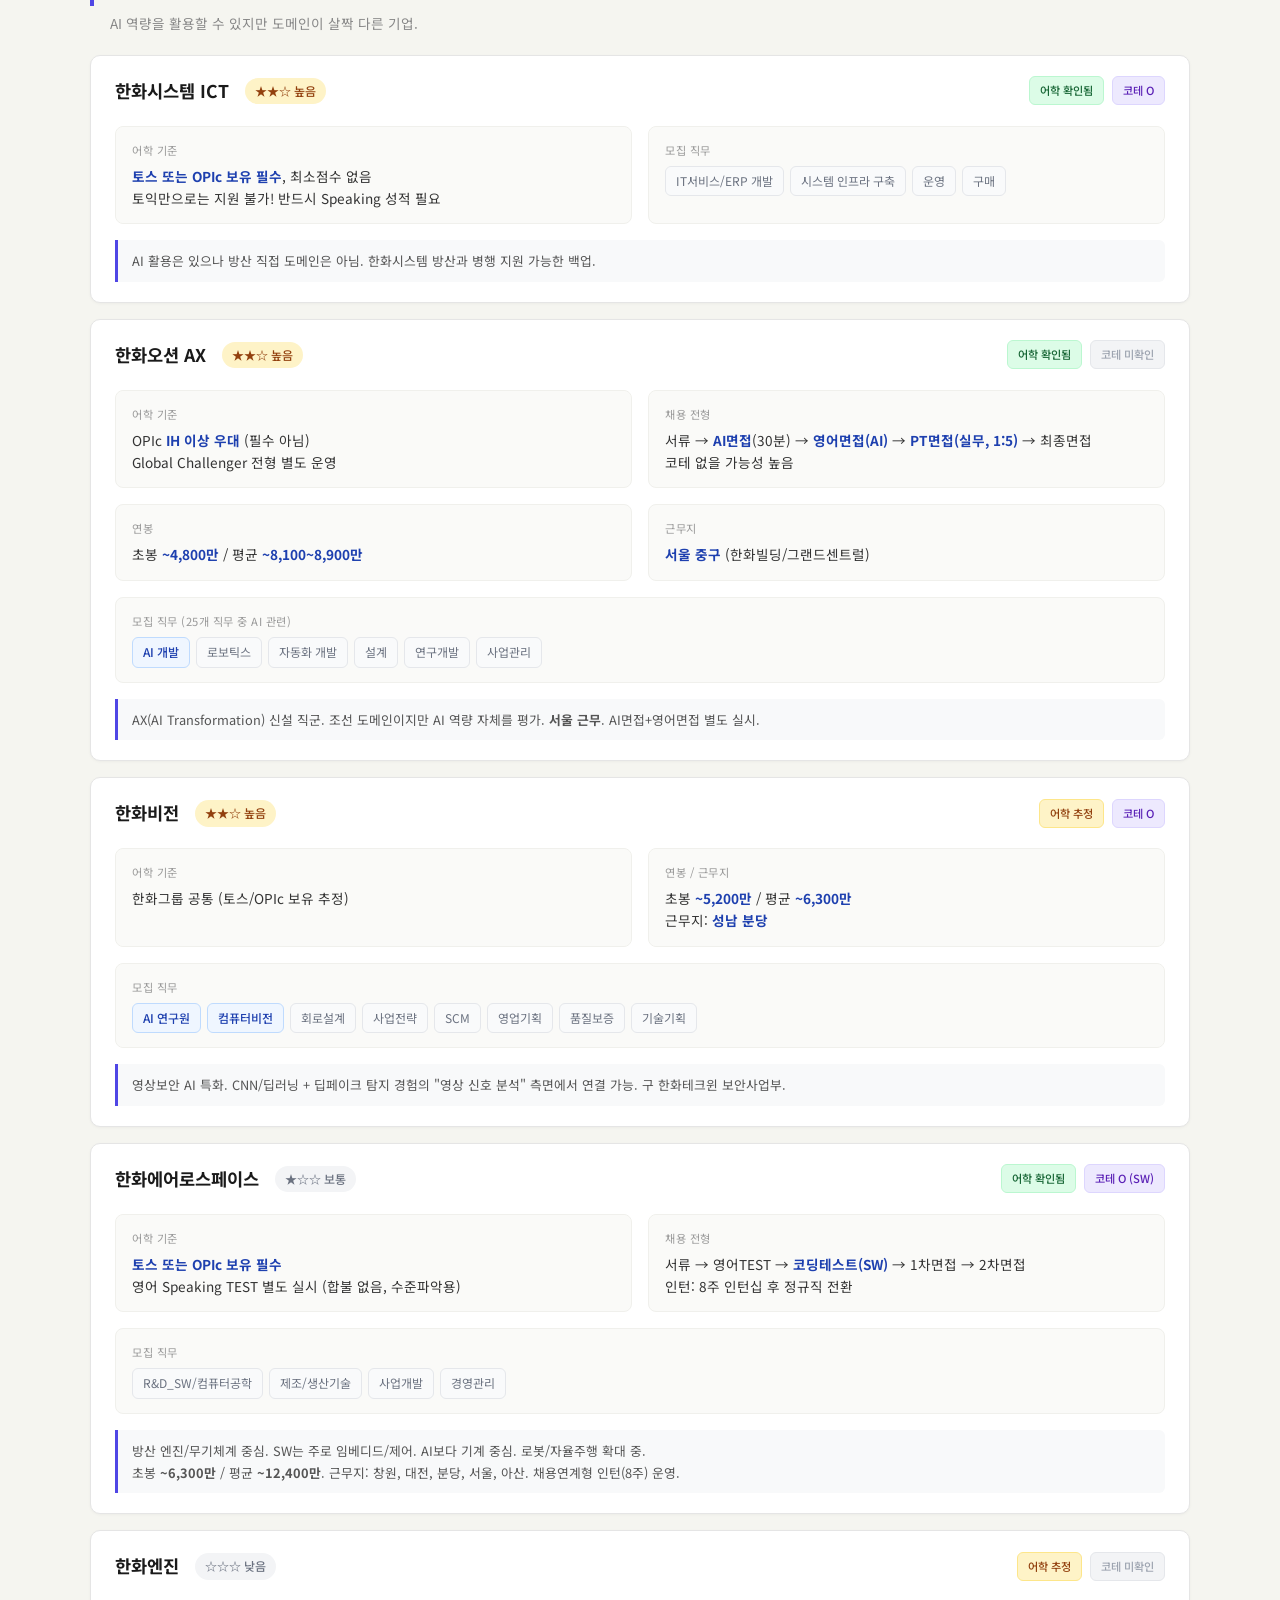
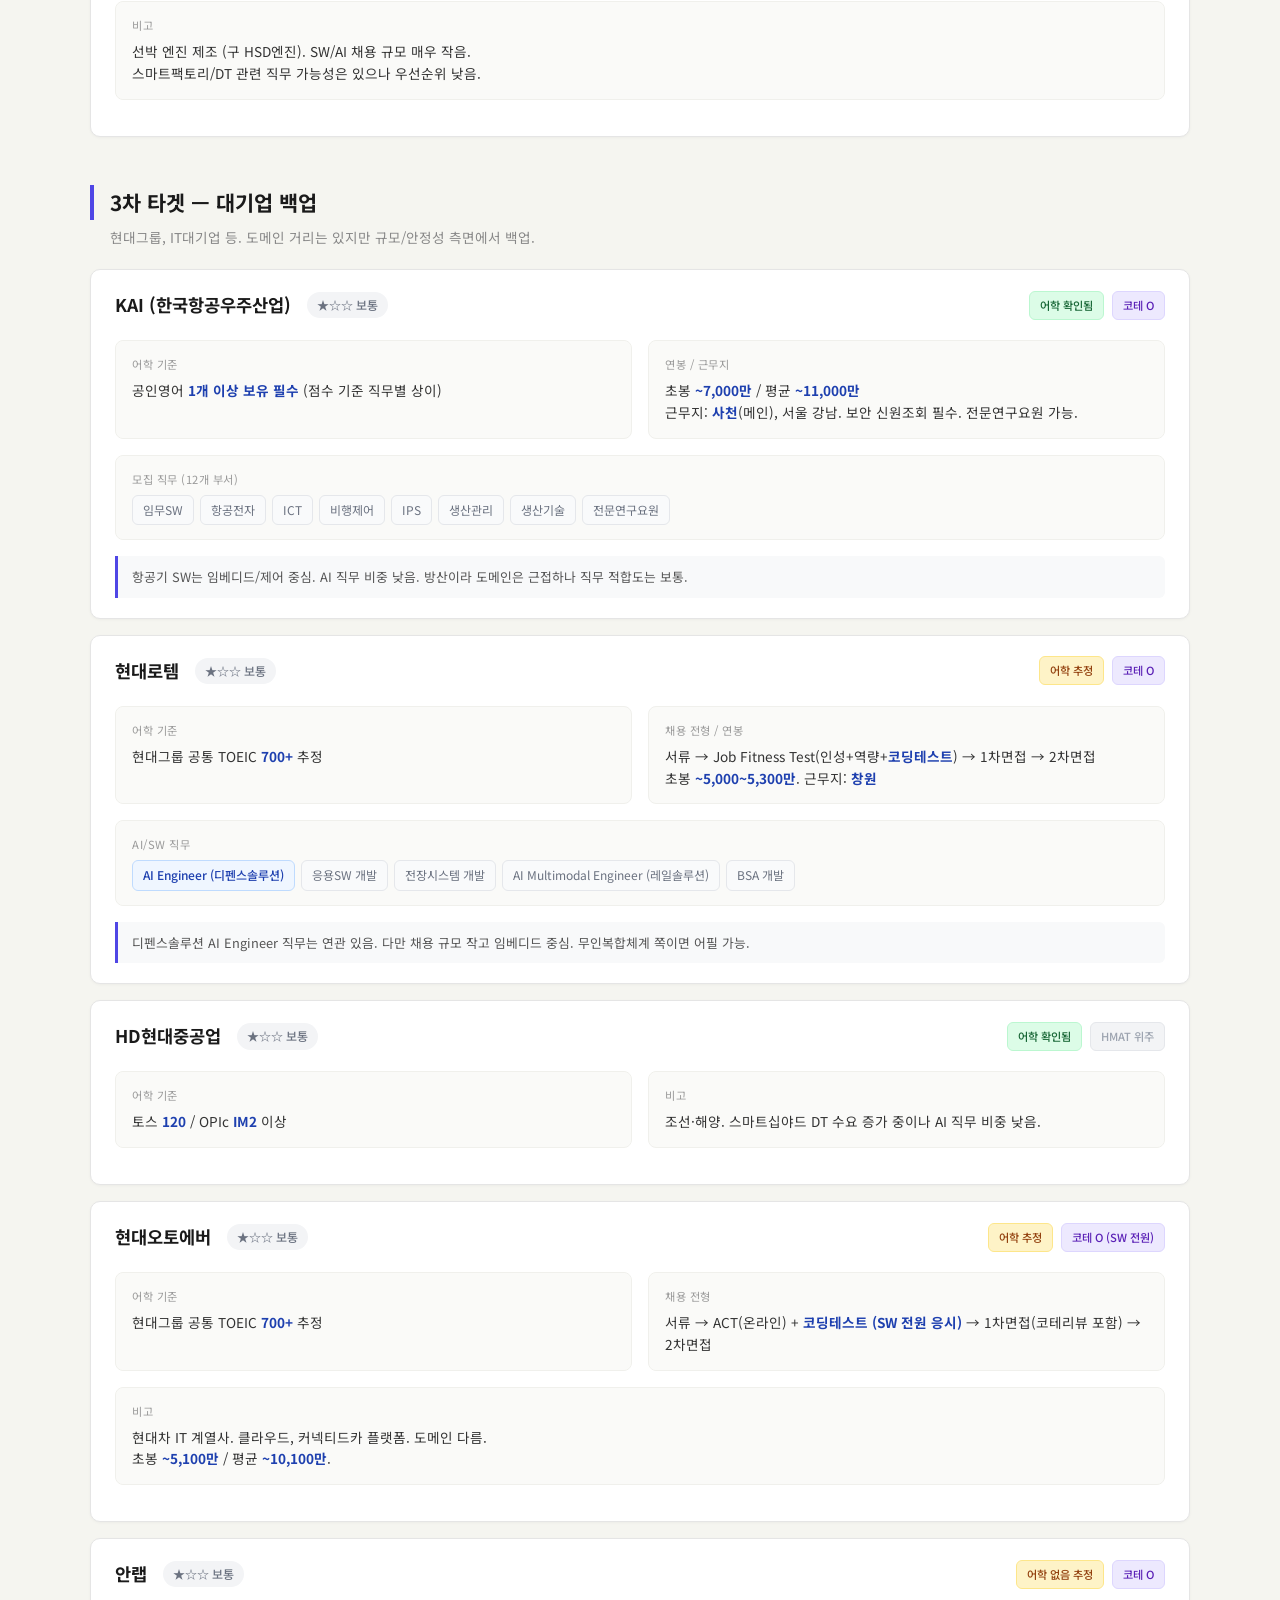
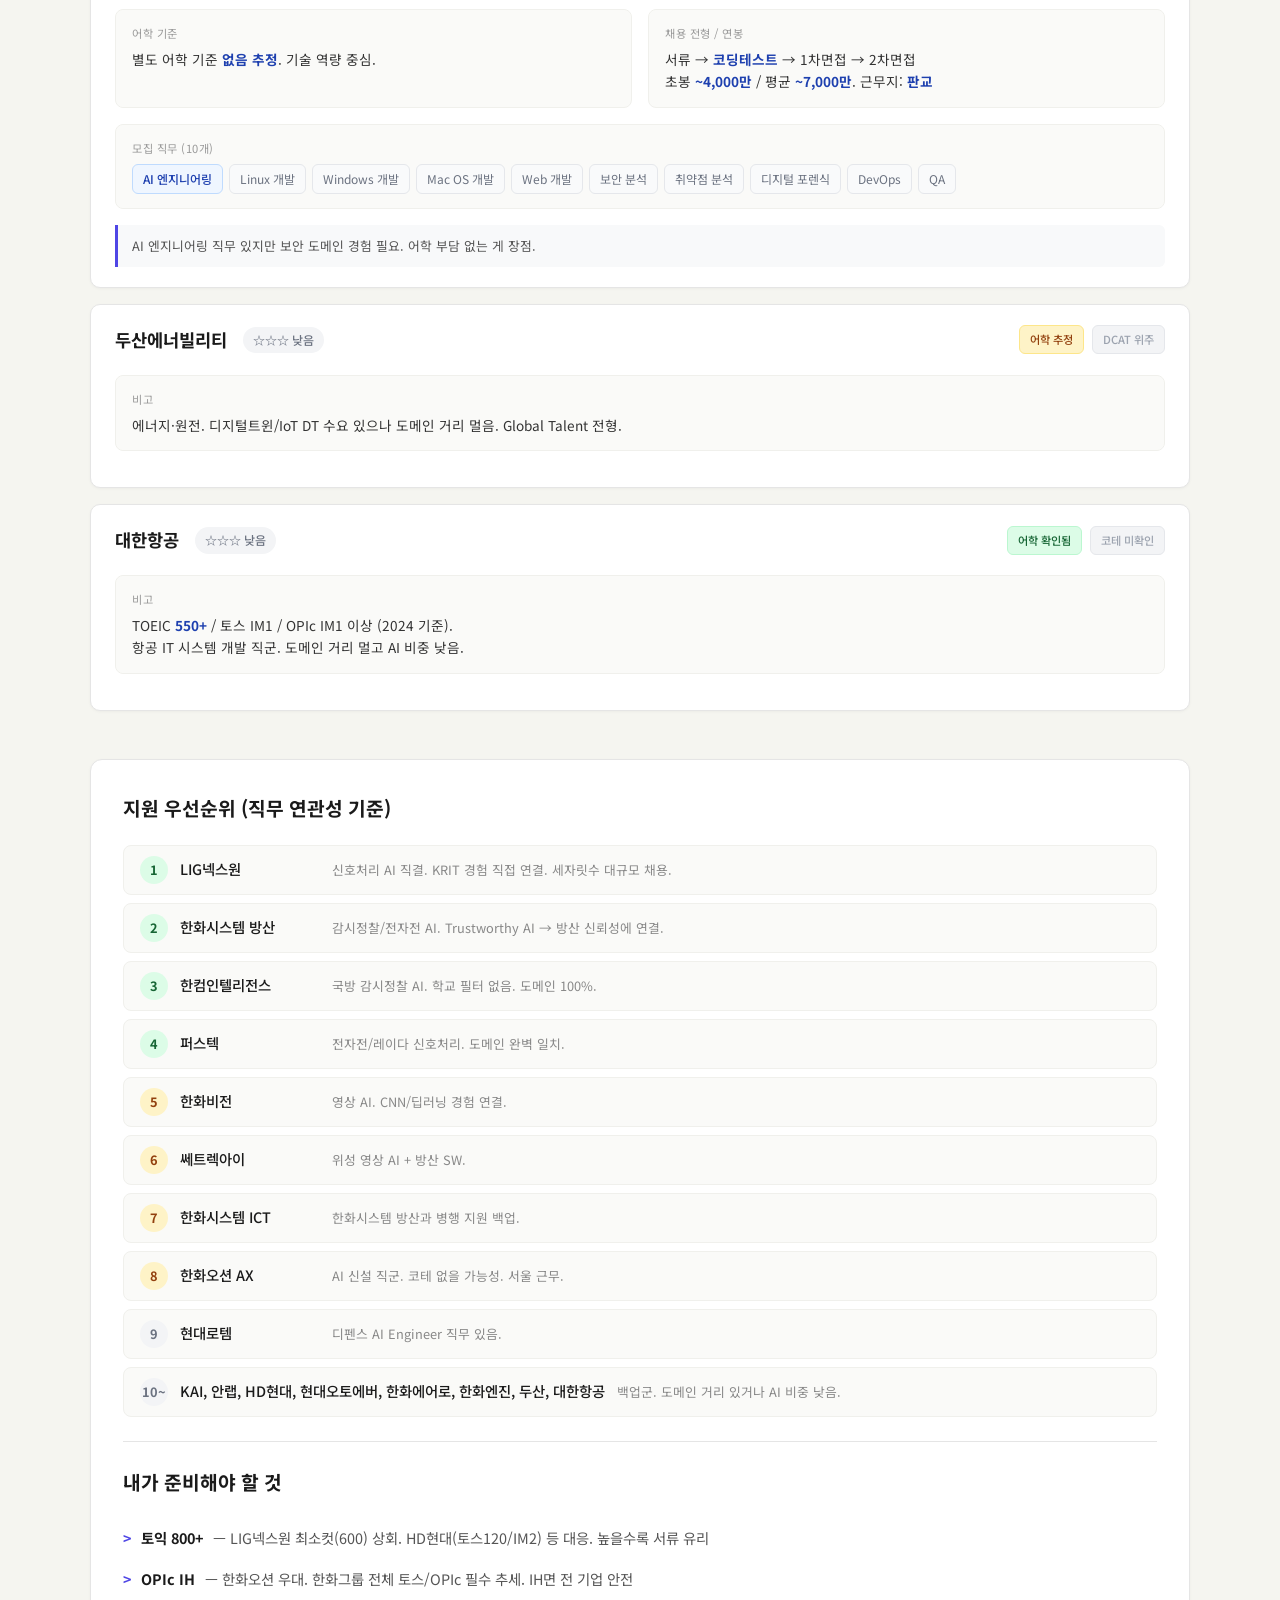
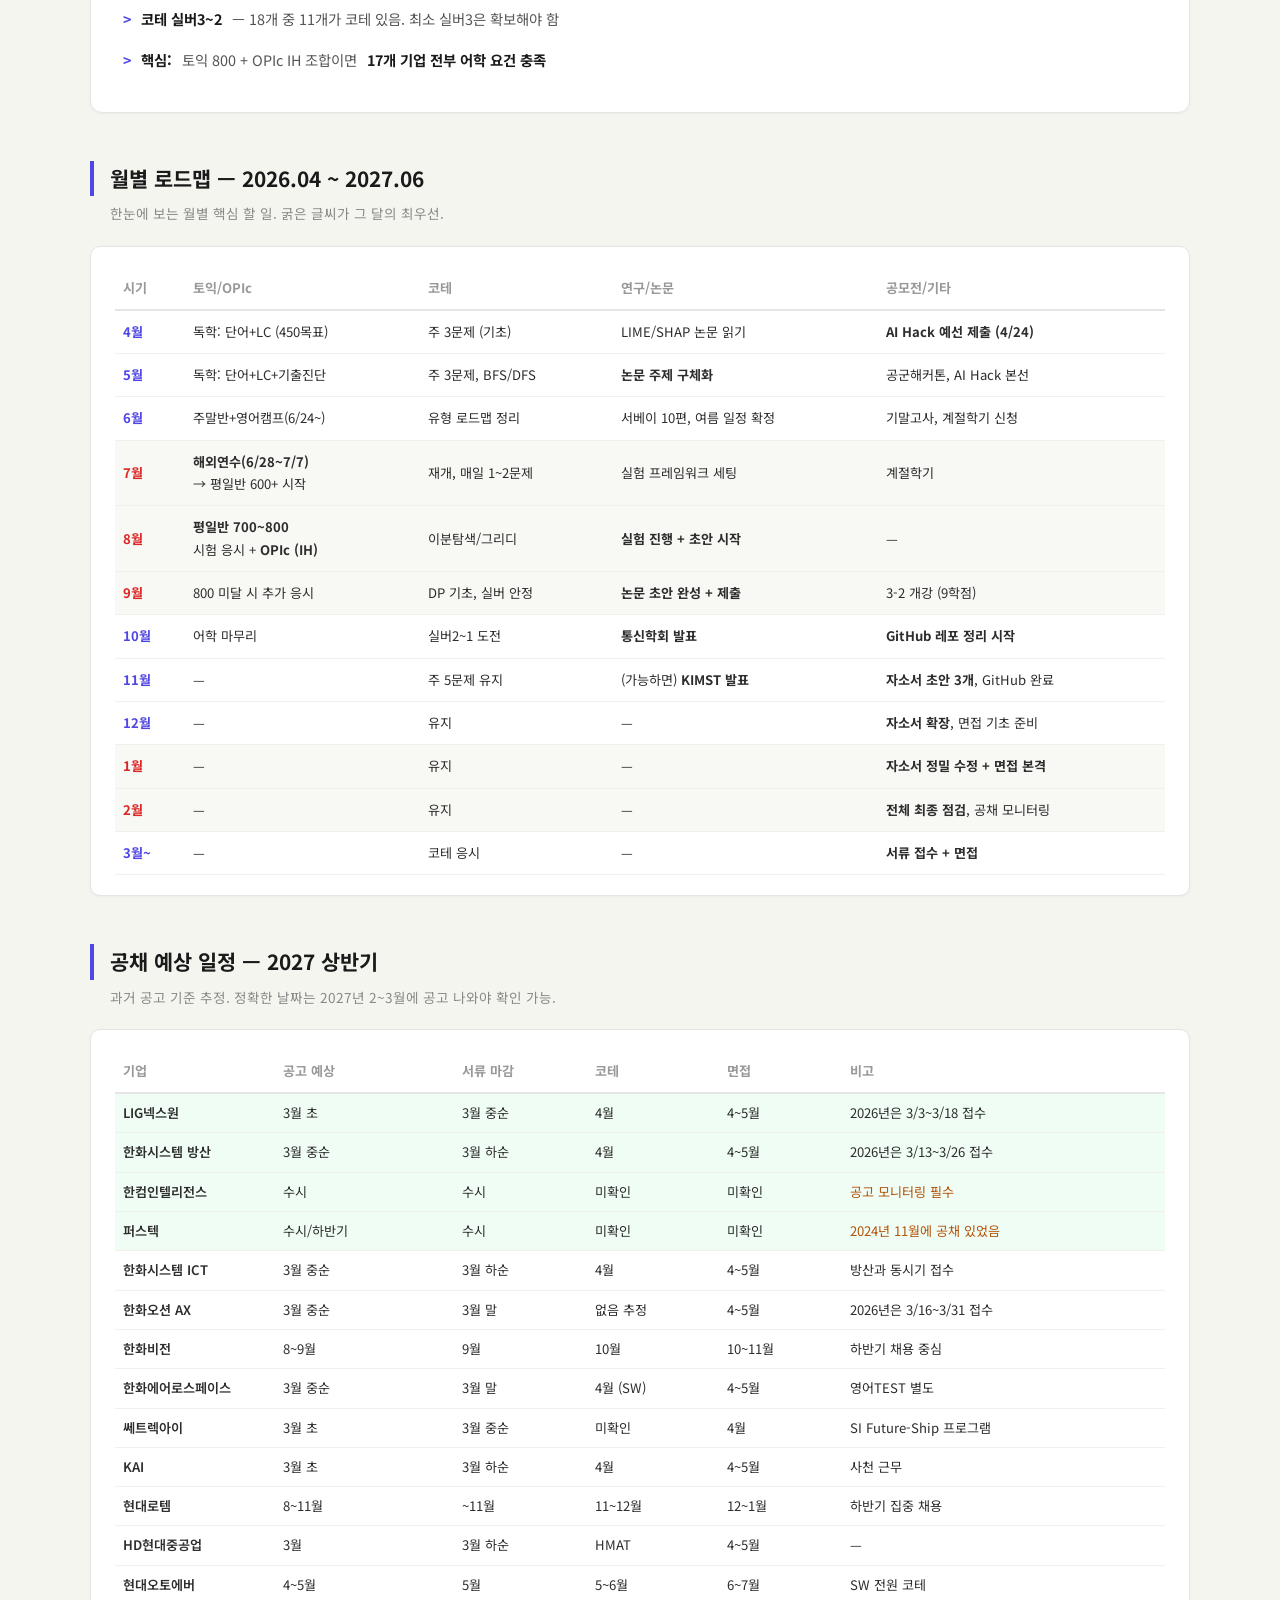
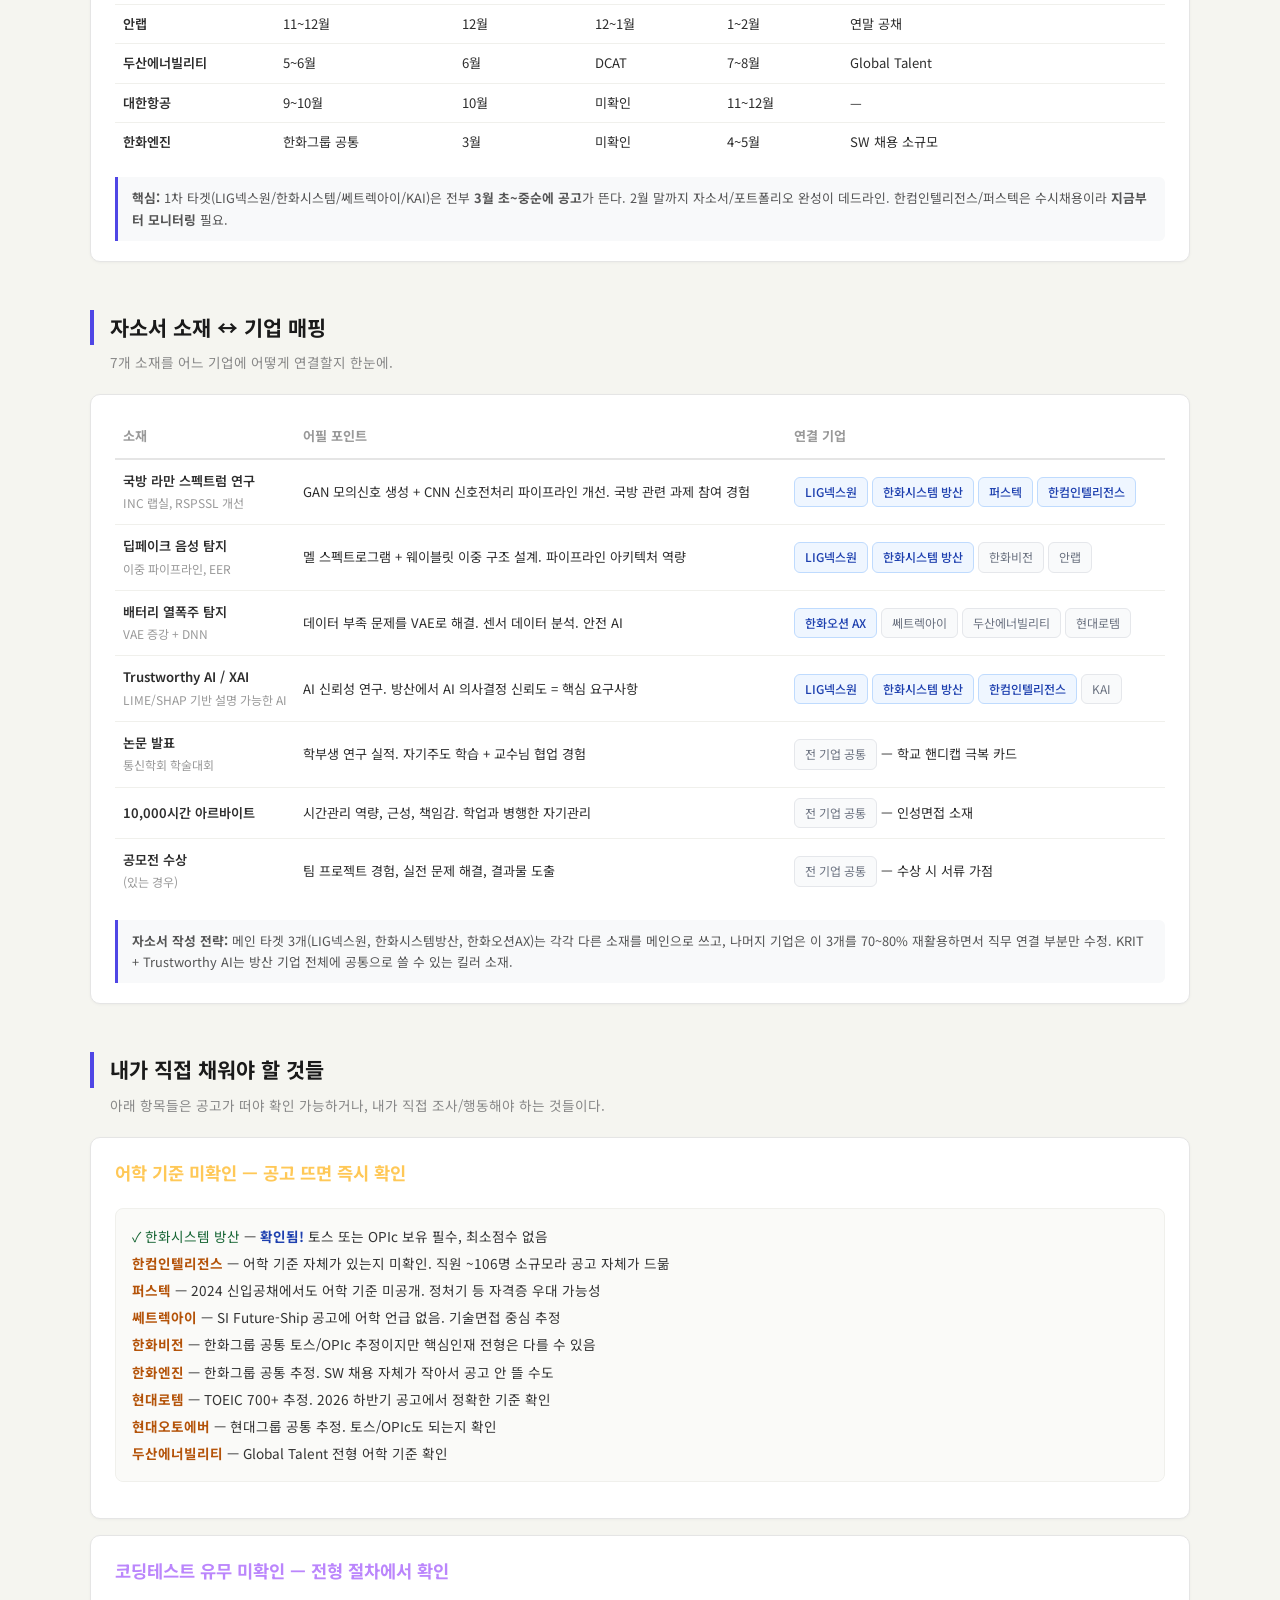
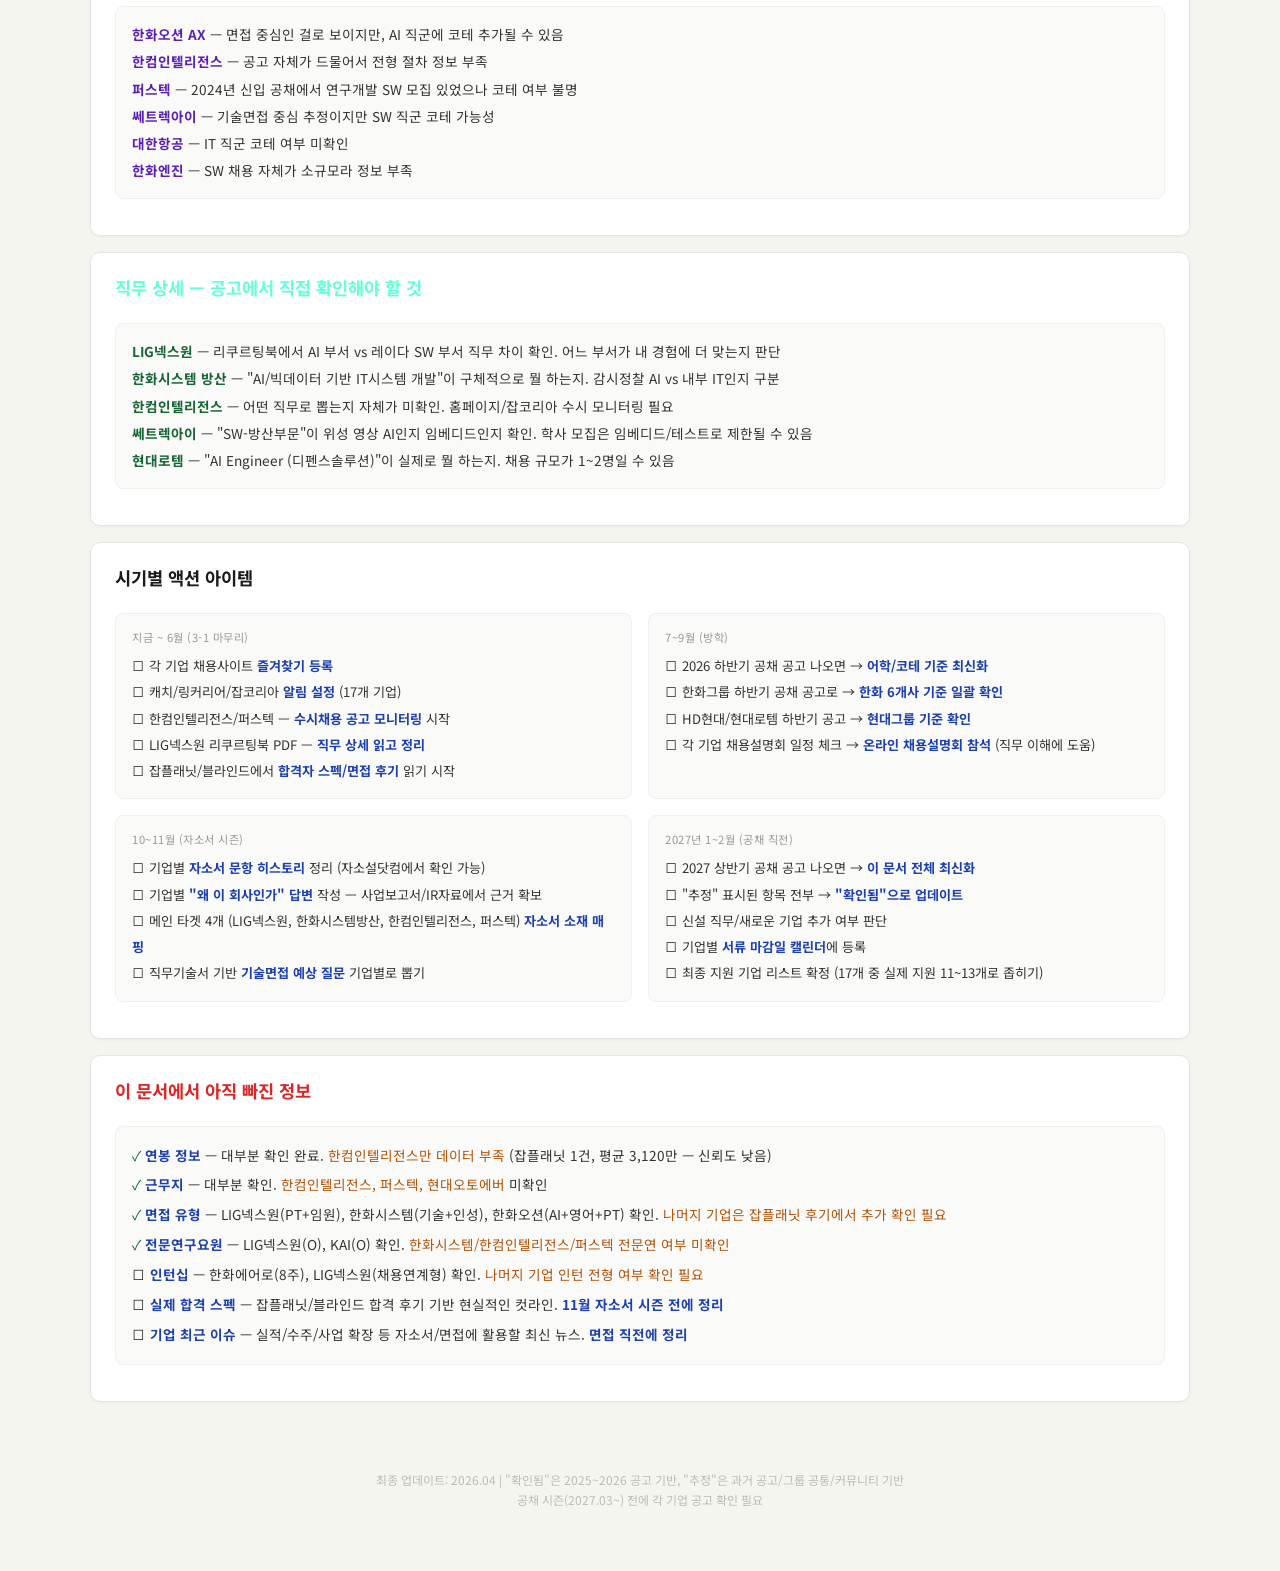
==== commit c1186d1d: "추가: 기업별 코딩테스트 경향 + SQL 필수" ====
--- a/index.html
+++ b/index.html
@@ -539,12 +539,88 @@
               학원 불필요 &mdash; 독학 + 시험 전 단기특강 정도
             </div>
           </div>
-          <div class="info-item">
+          <div class="info-item full">
             <div class="info-label">코딩테스트 — 목표 실버3~2</div>
             <div class="info-value">
-              17개 기업 중 10개가 코테 있음<br>
-              학원 불필요 &mdash; 백준/프로그래머스 독학<br>
-              4~6월: 주 3문제 / 7~9월: 매일 1~2문제
+              <table style="width:100%; border-collapse:collapse; font-size:0.82rem; margin-bottom:12px;">
+                <thead>
+                  <tr style="border-bottom:2px solid #e5e5e5;">
+                    <th style="text-align:left; padding:6px 8px; color:#999;">기업</th>
+                    <th style="text-align:left; padding:6px 8px; color:#999;">플랫폼</th>
+                    <th style="text-align:left; padding:6px 8px; color:#999;">구성</th>
+                    <th style="text-align:left; padding:6px 8px; color:#999;">난이도</th>
+                    <th style="text-align:left; padding:6px 8px; color:#999;">비고</th>
+                  </tr>
+                </thead>
+                <tbody>
+                  <tr style="border-bottom:1px solid #f0f0ec;">
+                    <td style="padding:6px 8px; font-weight:600;">LIG넥스원</td>
+                    <td style="padding:6px 8px;">프로그래머스</td>
+                    <td style="padding:6px 8px;">2h / 알고3+SQL2</td>
+                    <td style="padding:6px 8px;"><strong>실버~골드하</strong></td>
+                    <td style="padding:6px 8px;">2025~ 인터넷 검색 제한, TC 점수 비공개</td>
+                  </tr>
+                  <tr style="border-bottom:1px solid #f0f0ec;">
+                    <td style="padding:6px 8px; font-weight:600;">한화시스템</td>
+                    <td style="padding:6px 8px;">프로그래머스</td>
+                    <td style="padding:6px 8px;">2h / 알고3+SQL2</td>
+                    <td style="padding:6px 8px;"><strong>프로그래머스 2~3</strong></td>
+                    <td style="padding:6px 8px;">C/C++/Java/Python3/JS+SQL</td>
+                  </tr>
+                  <tr style="border-bottom:1px solid #f0f0ec;">
+                    <td style="padding:6px 8px; font-weight:600;">한화비전</td>
+                    <td style="padding:6px 8px;">프로그래머스 추정</td>
+                    <td style="padding:6px 8px;">한화 공통 추정</td>
+                    <td style="padding:6px 8px;">한화 공통 수준</td>
+                    <td style="padding:6px 8px;">후기 적음</td>
+                  </tr>
+                  <tr style="border-bottom:1px solid #f0f0ec;">
+                    <td style="padding:6px 8px; font-weight:600;">KAI</td>
+                    <td style="padding:6px 8px;">프로그래머스</td>
+                    <td style="padding:6px 8px;">유사</td>
+                    <td style="padding:6px 8px;"><strong>실버 (쉬운 편)</strong></td>
+                    <td style="padding:6px 8px;">"1시간 안에 두 문제 풀었다" 후기</td>
+                  </tr>
+                  <tr style="border-bottom:1px solid #f0f0ec;">
+                    <td style="padding:6px 8px; font-weight:600;">현대로템</td>
+                    <td style="padding:6px 8px;">자체</td>
+                    <td style="padding:6px 8px;">Job Fitness Test 내</td>
+                    <td style="padding:6px 8px;">보통</td>
+                    <td style="padding:6px 8px;">해당 직무만</td>
+                  </tr>
+                  <tr style="border-bottom:1px solid #f0f0ec;">
+                    <td style="padding:6px 8px; font-weight:600;">현대오토에버</td>
+                    <td style="padding:6px 8px;">HSAT</td>
+                    <td style="padding:6px 8px;">3h / 2문제</td>
+                    <td style="padding:6px 8px; color:#dc2626;"><strong>골드 (어려움)</strong></td>
+                    <td style="padding:6px 8px;">2024 CTO 교체 후 난이도 상승</td>
+                  </tr>
+                  <tr style="border-bottom:1px solid #f0f0ec;">
+                    <td style="padding:6px 8px; font-weight:600;">안랩</td>
+                    <td style="padding:6px 8px;">프로그래머스</td>
+                    <td style="padding:6px 8px;">2h / 알고3+SQL2</td>
+                    <td style="padding:6px 8px;"><strong>평이</strong></td>
+                    <td style="padding:6px 8px;">SQL 조건 꼼꼼히</td>
+                  </tr>
+                  <tr>
+                    <td style="padding:6px 8px; font-weight:600;">한화에어로</td>
+                    <td style="padding:6px 8px;">프로그래머스 추정</td>
+                    <td style="padding:6px 8px;">SW직군만</td>
+                    <td style="padding:6px 8px;">한화 공통 수준</td>
+                    <td style="padding:6px 8px;">영어TEST 별도</td>
+                  </tr>
+                </tbody>
+              </table>
+              <strong>경향 요약:</strong><br>
+              &bull; <strong>프로그래머스가 표준</strong> &mdash; 거의 모든 기업이 사용<br>
+              &bull; <strong>알고리즘 3문제 + SQL 2문제</strong>가 공통 포맷 &mdash; SQL도 반드시 준비<br>
+              &bull; 2025년부터 환경 엄격화 &mdash; 인터넷 검색 제한, 테스트케이스 숨김<br>
+              &bull; 방산 기업은 IT 대기업보다 쉬운 편 &mdash; 실버면 1차 타겟 전부 커버<br>
+              &bull; 현대오토에버만 골드급 &mdash; 백업 기업이니 부담 없음<br><br>
+              <strong>준비 방법:</strong><br>
+              &bull; 알고리즘: 백준/프로그래머스 독학. 4~6월 주 3문제 / 7~9월 매일 1~2문제<br>
+              &bull; <strong style="color:#dc2626;">SQL 필수:</strong> 프로그래머스 SQL 고득점 Kit (SELECT, JOIN, GROUP BY, 서브쿼리)<br>
+              &bull; 학원 불필요 &mdash; 실버 수준은 독학으로 충분
             </div>
           </div>
           <div class="info-item">
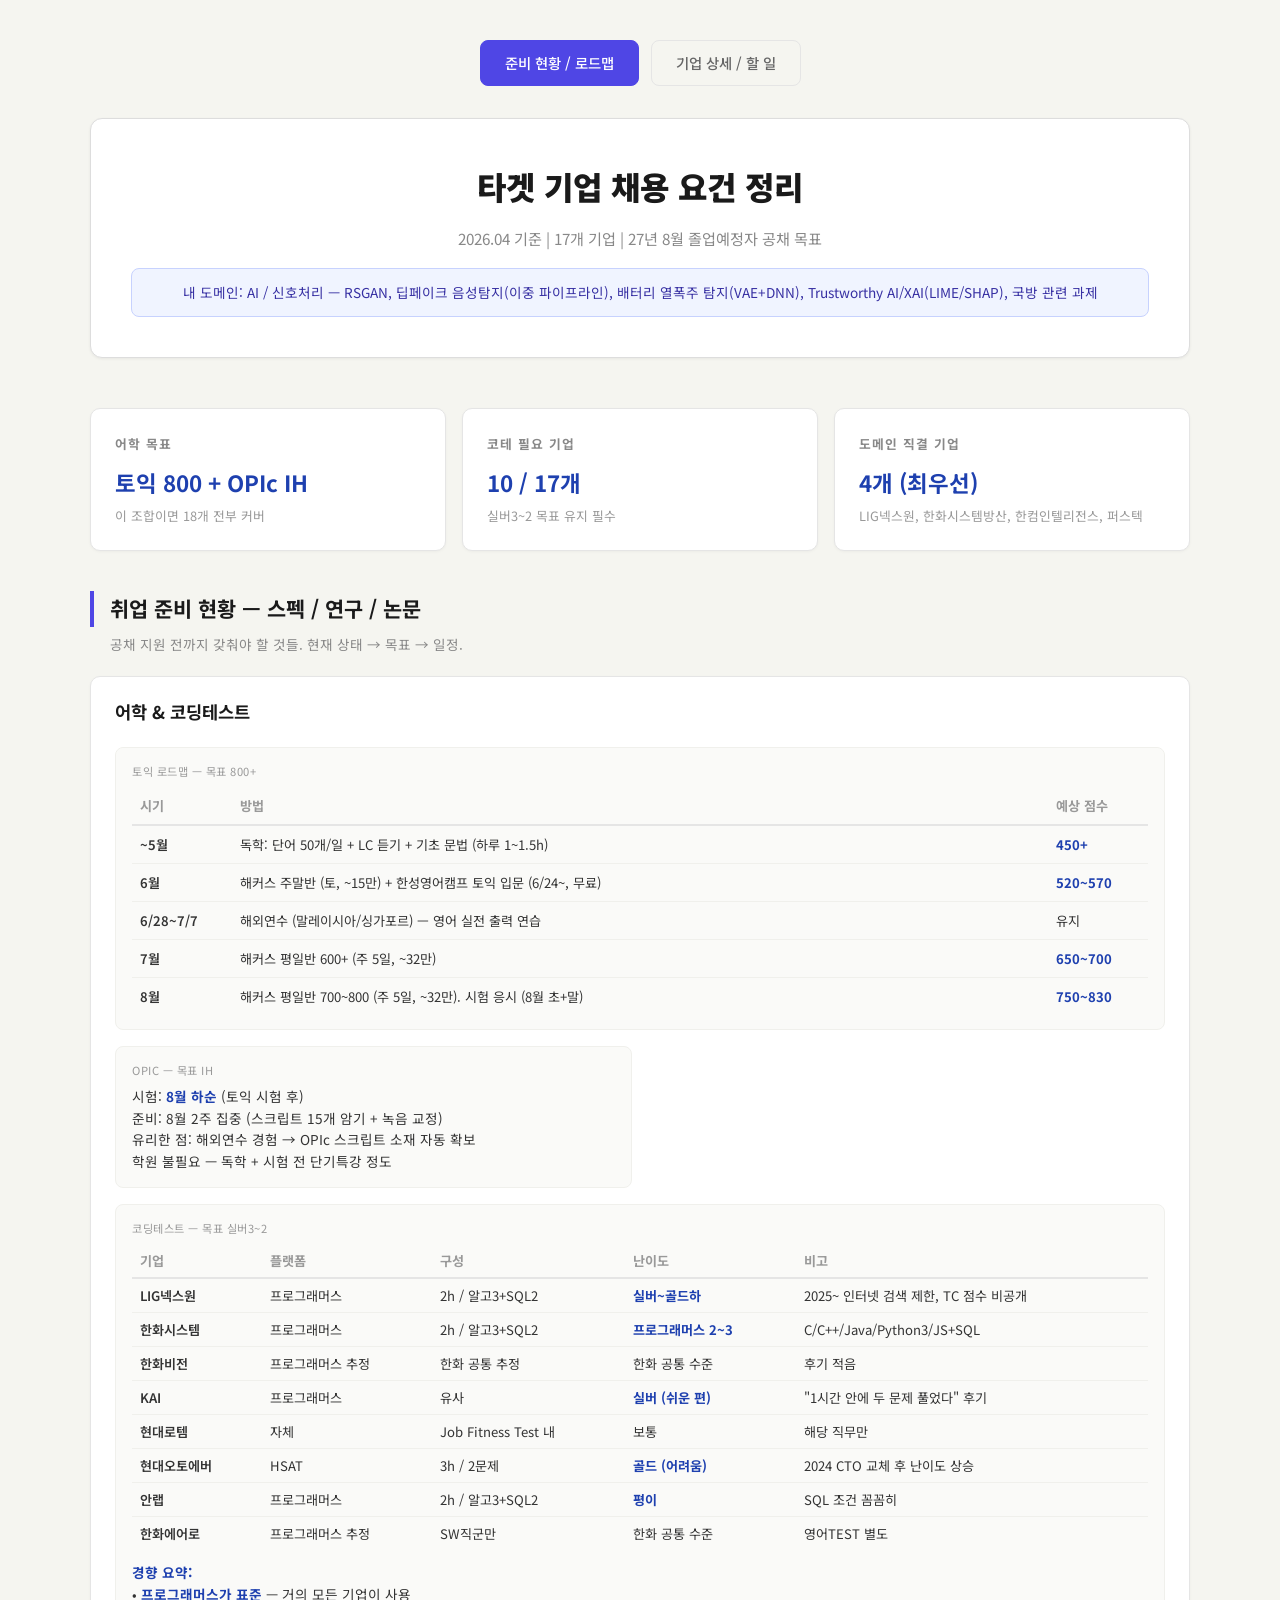
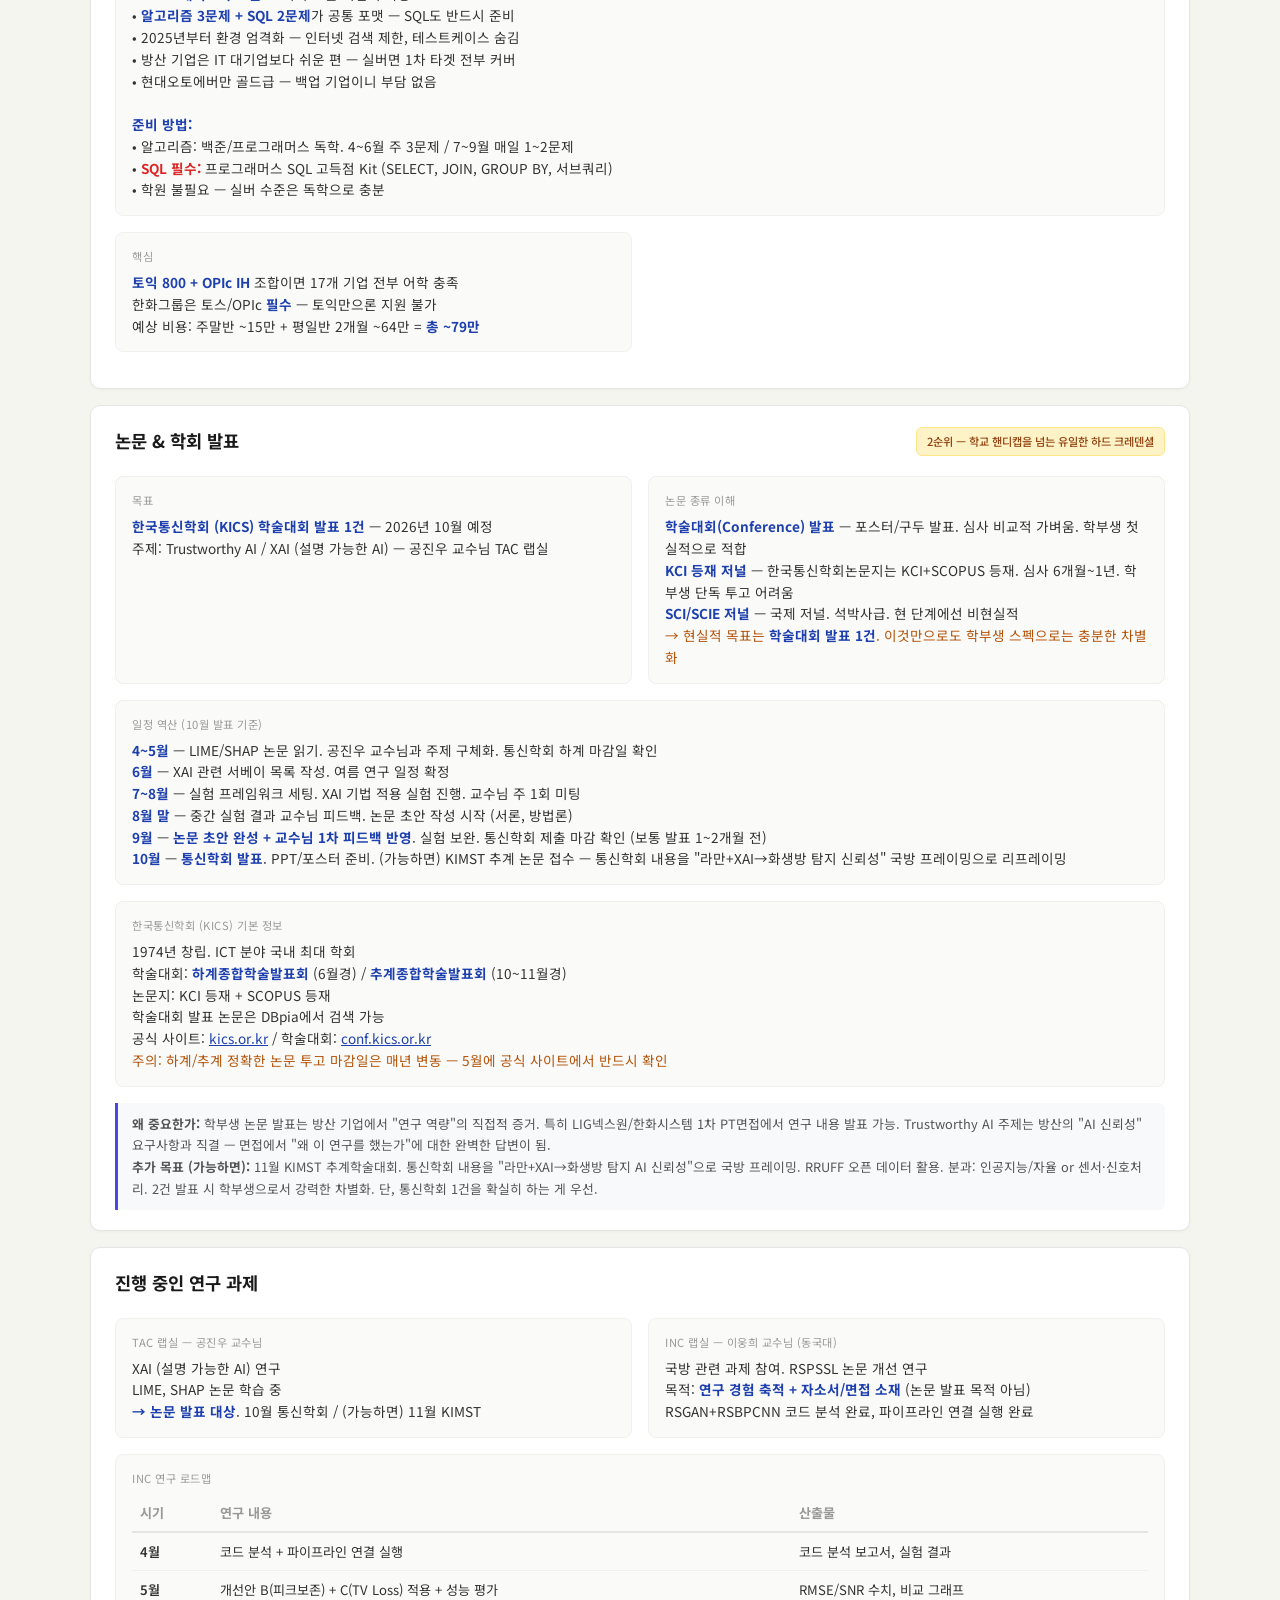
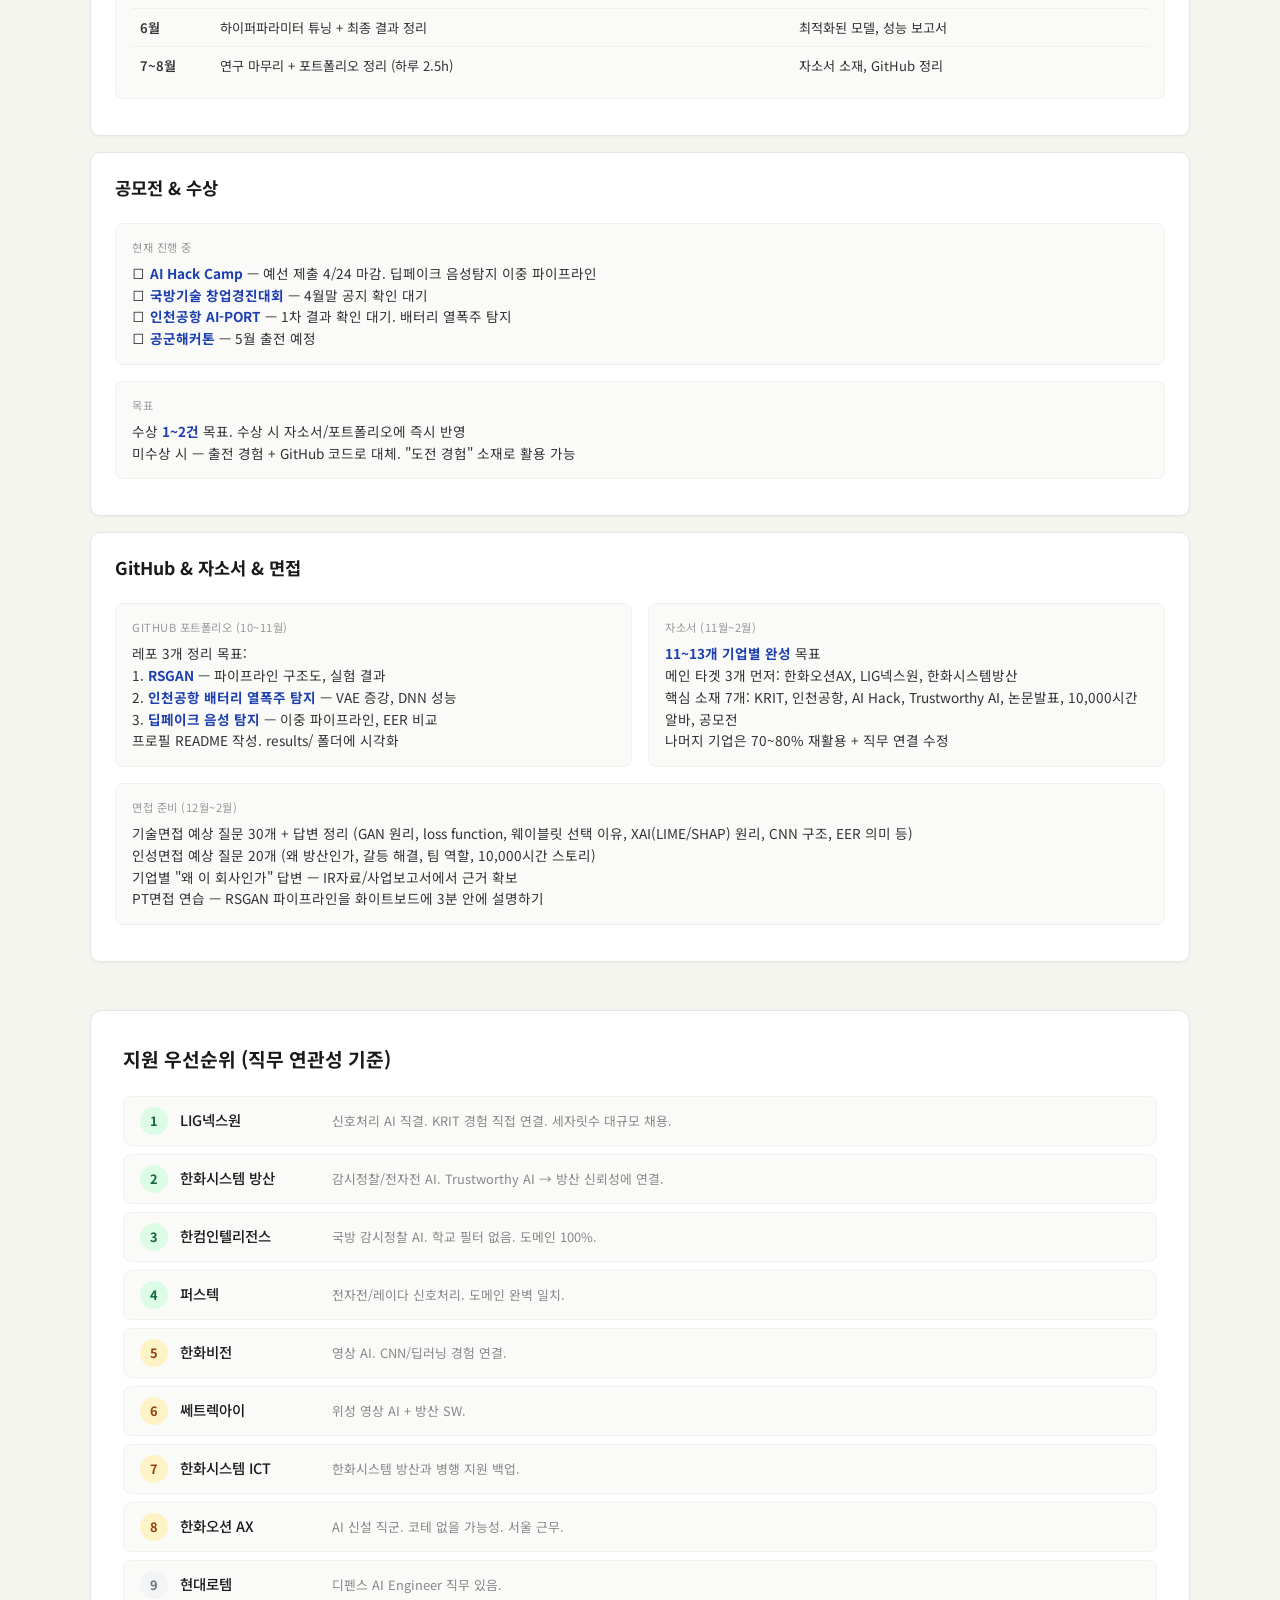
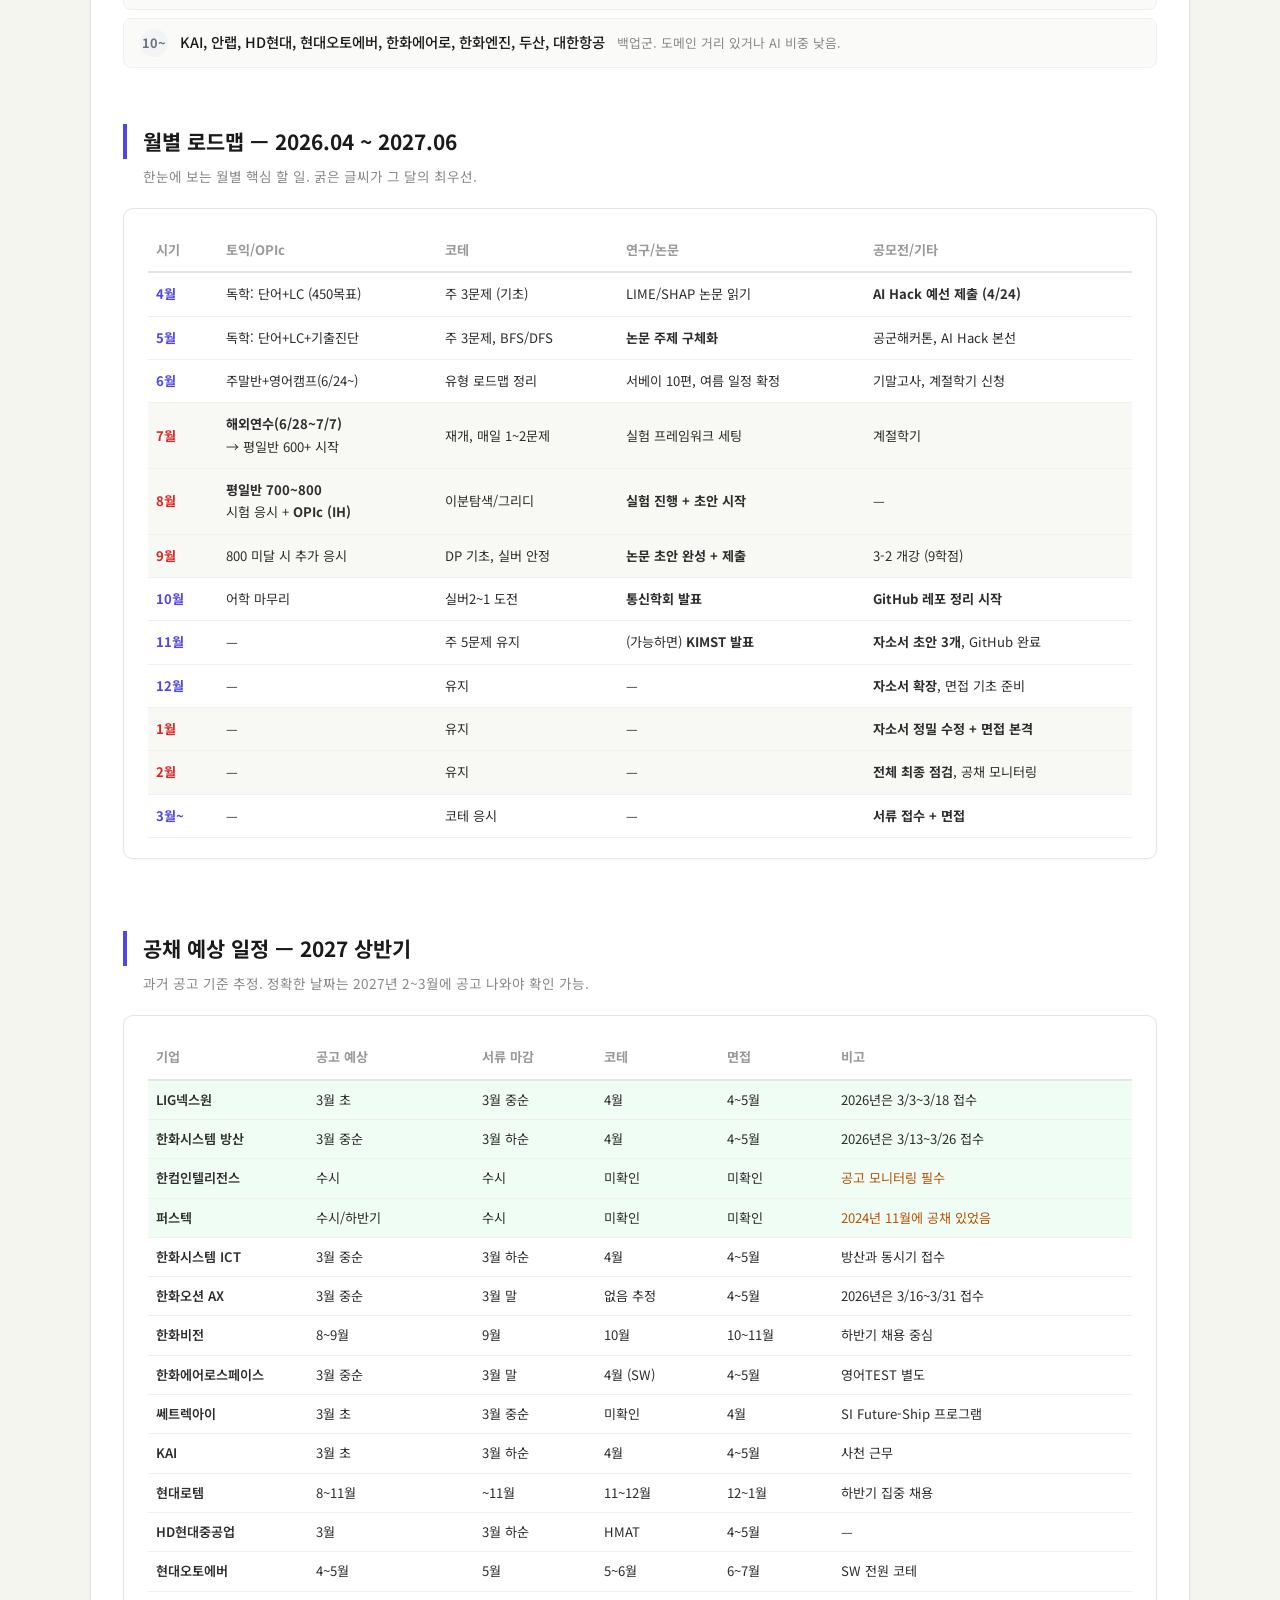
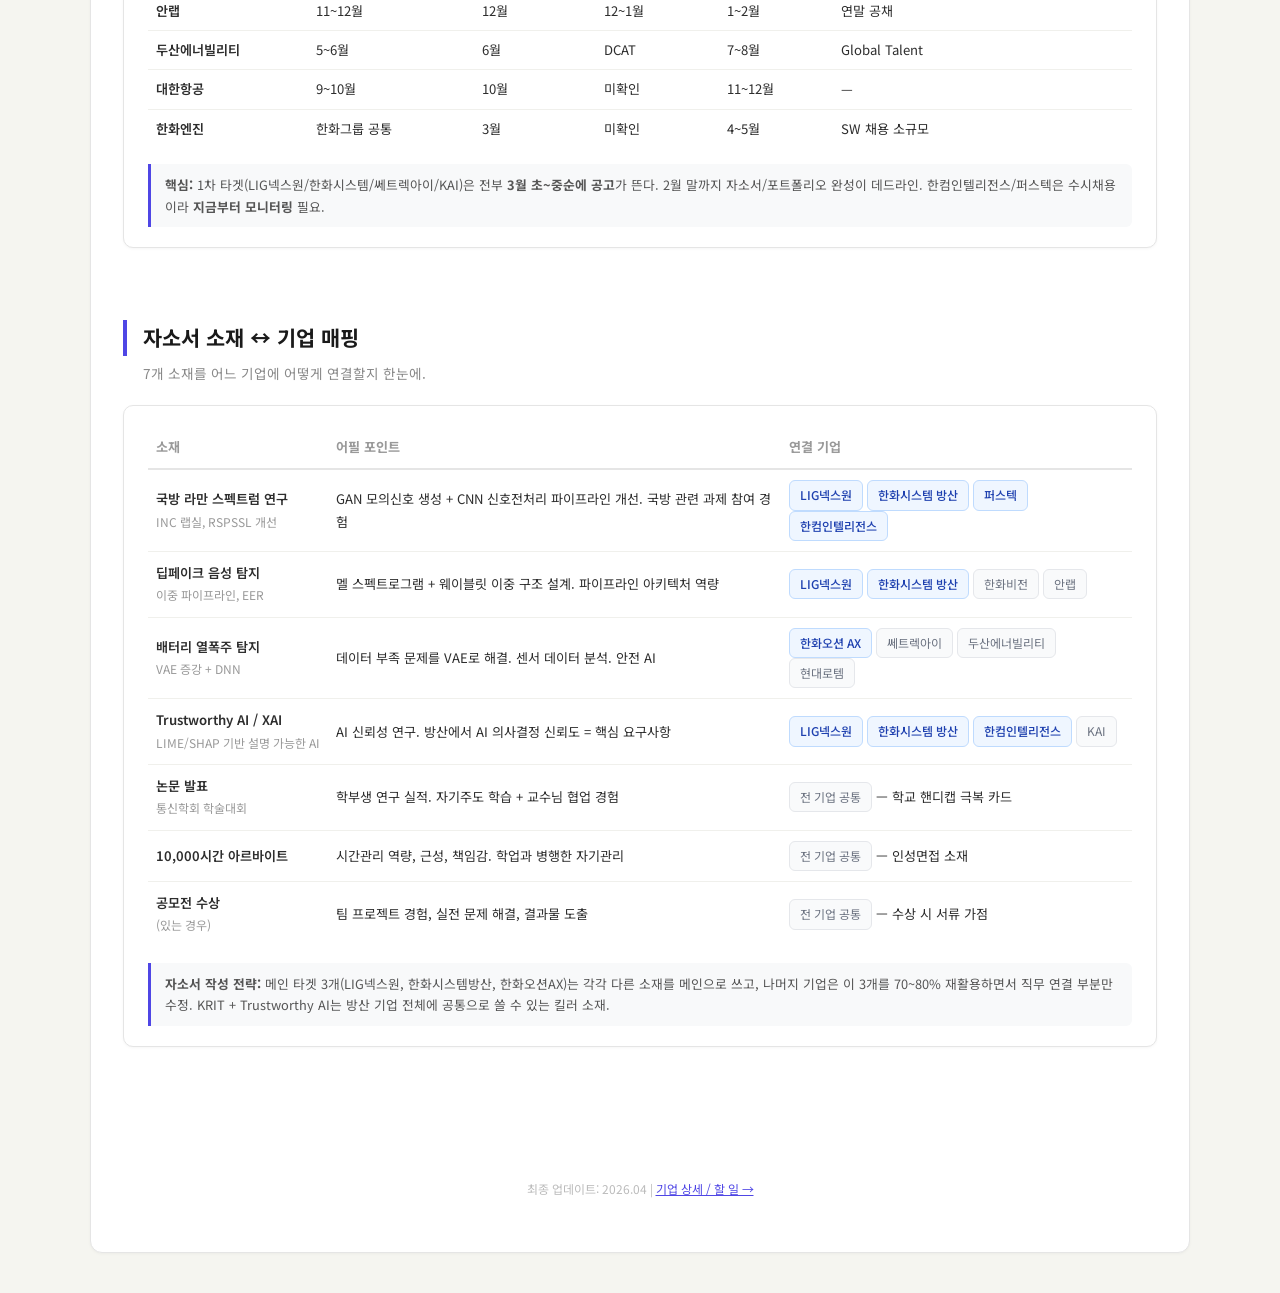
==== commit 1f454026: "2페이지 분리: 준비현황/로드맵 + 기업상세/할일. CSS 공유파일 분리" ====
--- a/index.html
+++ b/index.html
@@ -3,446 +3,26 @@
 <head>
 <meta charset="UTF-8">
 <meta name="viewport" content="width=device-width, initial-scale=1.0">
-<title>타겟 기업 채용 요건 정리</title>
-<style>
-  @import url('https://fonts.googleapis.com/css2?family=Noto+Sans+KR:wght@300;400;500;700;900&display=swap');
-
-  * { margin: 0; padding: 0; box-sizing: border-box; }
-  html { scroll-behavior: smooth; }
-
-  body {
-    font-family: 'Noto Sans KR', -apple-system, sans-serif;
-    background: #f5f5f0;
-    color: #2d2d2d;
-    line-height: 1.7;
-    padding: 40px 20px;
-  }
-
-  .container {
-    max-width: 1100px;
-    margin: 0 auto;
-  }
-
-  /* Header */
-  .header {
-    text-align: center;
-    margin-bottom: 50px;
-    padding: 40px;
-    background: #fff;
-    border-radius: 12px;
-    border: 1px solid #ddd;
-    box-shadow: 0 1px 3px rgba(0,0,0,0.06);
-  }
-
-  .header h1 {
-    font-size: 2rem;
-    font-weight: 900;
-    color: #1a1a1a;
-    margin-bottom: 12px;
-  }
-
-  .header .subtitle {
-    font-size: 0.95rem;
-    color: #888;
-  }
-
-  .header .my-domain {
-    margin-top: 16px;
-    padding: 12px 20px;
-    background: #f0f4ff;
-    border: 1px solid #c7d2fe;
-    border-radius: 8px;
-    color: #3730a3;
-    font-size: 0.85rem;
-  }
-
-  /* Summary Cards */
-  .summary-row {
-    display: grid;
-    grid-template-columns: repeat(3, 1fr);
-    gap: 16px;
-    margin-bottom: 40px;
-  }
-
-  .summary-card {
-    background: #fff;
-    border-radius: 10px;
-    padding: 24px;
-    border: 1px solid #e5e5e5;
-    box-shadow: 0 1px 3px rgba(0,0,0,0.04);
-  }
-
-  .summary-card h3 {
-    font-size: 0.8rem;
-    text-transform: uppercase;
-    letter-spacing: 1px;
-    color: #888;
-    margin-bottom: 8px;
-  }
-
-  .summary-card .value {
-    font-size: 1.4rem;
-    font-weight: 700;
-    color: #1e40af;
-  }
-
-  .summary-card .desc {
-    font-size: 0.8rem;
-    color: #999;
-    margin-top: 4px;
-  }
-
-  /* Section */
-  .section {
-    margin-bottom: 48px;
-  }
-
-  .section-title {
-    font-size: 1.3rem;
-    font-weight: 700;
-    color: #1a1a1a;
-    margin-bottom: 6px;
-    padding-left: 16px;
-    border-left: 4px solid #4f46e5;
-  }
-
-  .section-desc {
-    font-size: 0.85rem;
-    color: #888;
-    margin-bottom: 20px;
-    padding-left: 20px;
-  }
-
-  /* Company Card */
-  .company-card {
-    background: #fff;
-    border-radius: 10px;
-    margin-bottom: 16px;
-    border: 1px solid #e5e5e5;
-    overflow: hidden;
-    box-shadow: 0 1px 3px rgba(0,0,0,0.04);
-    transition: box-shadow 0.2s;
-  }
-
-  .company-card:hover {
-    box-shadow: 0 2px 8px rgba(0,0,0,0.08);
-  }
-
-  .card-header {
-    display: flex;
-    justify-content: space-between;
-    align-items: center;
-    padding: 20px 24px;
-    cursor: pointer;
-  }
-
-  .card-header-left {
-    display: flex;
-    align-items: center;
-    gap: 16px;
-  }
-
-  .company-name {
-    font-size: 1.1rem;
-    font-weight: 700;
-    color: #1a1a1a;
-  }
-
-  .relevance {
-    display: inline-block;
-    padding: 3px 10px;
-    border-radius: 20px;
-    font-size: 0.75rem;
-    font-weight: 500;
-  }
-
-  .relevance.high { background: #dcfce7; color: #166534; }
-  .relevance.mid { background: #fef3c7; color: #92400e; }
-  .relevance.low { background: #f3f4f6; color: #6b7280; }
-
-  .badges {
-    display: flex;
-    gap: 8px;
-  }
-
-  .badge {
-    padding: 4px 10px;
-    border-radius: 6px;
-    font-size: 0.7rem;
-    font-weight: 500;
-  }
-
-  .badge.confirmed { background: #dcfce7; color: #166534; border: 1px solid #bbf7d0; }
-  .badge.estimated { background: #fef3c7; color: #92400e; border: 1px solid #fde68a; }
-  .badge.coding { background: #ede9fe; color: #5b21b6; border: 1px solid #ddd6fe; }
-  .badge.nocoding { background: #f3f4f6; color: #9ca3af; border: 1px solid #e5e7eb; }
-
-  .card-body {
-    padding: 0 24px 20px;
-  }
-
-  .info-grid {
-    display: grid;
-    grid-template-columns: 1fr 1fr;
-    gap: 16px;
-    margin-bottom: 16px;
-  }
-
-  .info-item {
-    background: #fafaf8;
-    border-radius: 8px;
-    padding: 14px 16px;
-    border: 1px solid #f0f0ec;
-  }
-
-  .info-item.full {
-    grid-column: 1 / -1;
-  }
-
-  .info-label {
-    font-size: 0.7rem;
-    text-transform: uppercase;
-    letter-spacing: 0.5px;
-    color: #999;
-    margin-bottom: 6px;
-  }
-
-  .info-value {
-    font-size: 0.85rem;
-    color: #333;
-    line-height: 1.6;
-  }
-
-  .info-value strong {
-    color: #1e40af;
-  }
-
-  .info-value .warn {
-    color: #b45309;
-  }
-
-  .jobs-list {
-    display: flex;
-    flex-wrap: wrap;
-    gap: 6px;
-  }
-
-  .job-tag {
-    display: inline-block;
-    padding: 4px 10px;
-    background: #f9fafb;
-    border: 1px solid #e5e7eb;
-    border-radius: 6px;
-    font-size: 0.75rem;
-    color: #6b7280;
-  }
-
-  .job-tag.match {
-    background: #eff6ff;
-    border-color: #bfdbfe;
-    color: #1e40af;
-    font-weight: 500;
-  }
-
-  .relevance-reason {
-    font-size: 0.8rem;
-    color: #555;
-    padding: 10px 14px;
-    background: #f8f9fa;
-    border-left: 3px solid #4f46e5;
-    border-radius: 0 6px 6px 0;
-    margin-top: 8px;
-  }
-
-  /* Bottom Summary */
-  .bottom-summary {
-    background: #fff;
-    border-radius: 12px;
-    padding: 32px;
-    border: 1px solid #e5e5e5;
-    margin-top: 48px;
-    box-shadow: 0 1px 3px rgba(0,0,0,0.04);
-  }
-
-  .bottom-summary h2 {
-    font-size: 1.2rem;
-    color: #1a1a1a;
-    margin-bottom: 20px;
-  }
-
-  .checklist {
-    list-style: none;
-  }
-
-  .checklist li {
-    padding: 8px 0;
-    font-size: 0.9rem;
-    color: #555;
-    display: flex;
-    align-items: flex-start;
-    gap: 10px;
-  }
-
-  .checklist li::before {
-    content: ">";
-    color: #4f46e5;
-    font-weight: 700;
-    flex-shrink: 0;
-  }
-
-  .checklist li strong {
-    color: #1a1a1a;
-  }
-
-  /* Priority Ranking */
-  .priority-list {
-    display: grid;
-    gap: 8px;
-    margin-top: 16px;
-  }
-
-  .priority-item {
-    display: flex;
-    align-items: center;
-    gap: 12px;
-    padding: 10px 16px;
-    background: #fafaf8;
-    border-radius: 8px;
-    border: 1px solid #f0f0ec;
-  }
-
-  .priority-rank {
-    width: 28px;
-    height: 28px;
-    border-radius: 50%;
-    display: flex;
-    align-items: center;
-    justify-content: center;
-    font-size: 0.8rem;
-    font-weight: 700;
-    flex-shrink: 0;
-  }
-
-  .priority-rank.gold { background: #dcfce7; color: #166534; }
-  .priority-rank.silver { background: #fef3c7; color: #92400e; }
-  .priority-rank.bronze { background: #f3f4f6; color: #6b7280; }
-
-  .priority-name {
-    font-size: 0.9rem;
-    font-weight: 500;
-    color: #1a1a1a;
-    min-width: 140px;
-  }
-
-  .priority-reason {
-    font-size: 0.8rem;
-    color: #888;
-  }
-
-  .footer {
-    text-align: center;
-    margin-top: 40px;
-    padding: 20px;
-    color: #bbb;
-    font-size: 0.75rem;
-  }
-
-  .divider {
-    height: 1px;
-    background: #e5e5e5;
-    margin: 24px 0;
-  }
-
-  /* Side TOC */
-  .toc {
-    position: fixed;
-    left: 0;
-    top: 50%;
-    transform: translateY(-50%);
-    width: 200px;
-    padding: 16px 12px 16px 16px;
-    z-index: 100;
-  }
-
-  .toc a {
-    display: block;
-    padding: 6px 10px;
-    font-size: 0.72rem;
-    color: #999;
-    text-decoration: none;
-    border-left: 2px solid transparent;
-    transition: all 0.15s;
-    line-height: 1.4;
-  }
-
-  .toc a:hover {
-    color: #4f46e5;
-    border-left-color: #4f46e5;
-    background: rgba(79, 70, 229, 0.04);
-  }
-
-  @media (max-width: 1400px) {
-    .toc { display: none; }
-  }
-
-  /* Print Styles */
-  @media print {
-    body { background: #fff; color: #222; padding: 20px; font-size: 10pt; }
-    .container { max-width: 100%; }
-    .header { background: #f0f2f5; border: 1px solid #ddd; }
-    .header h1 { color: #111; }
-    .header .subtitle { color: #666; }
-    .header .my-domain { background: #e8f5e9; border-color: #a5d6a7; color: #2e7d32; }
-    .summary-card { background: #f8f9fa; border: 1px solid #ddd; }
-    .summary-card h3 { color: #666; }
-    .summary-card .value { color: #0d47a1; }
-    .company-card { background: #fff; border: 1px solid #ddd; break-inside: avoid; }
-    .company-name { color: #111; }
-    .section-title { color: #111; border-left-color: #0d47a1; }
-    .info-item { background: #f8f9fa; }
-    .info-label { color: #666; }
-    .info-value { color: #222; }
-    .info-value strong { color: #0d47a1; }
-    .relevance.high { background: #e8f5e9; color: #2e7d32; }
-    .relevance.mid { background: #fff8e1; color: #f57f17; }
-    .relevance.low { background: #f5f5f5; color: #666; }
-    .bottom-summary { background: #f0f2f5; border: 1px solid #ddd; }
-    .bottom-summary h2 { color: #111; }
-    .checklist li { color: #333; }
-    .checklist li::before { color: #0d47a1; }
-    .checklist li strong { color: #111; }
-    .relevance-reason { background: #f0f7f4; border-left-color: #2e7d32; color: #333; }
-    .job-tag { background: #f0f2f5; border-color: #ddd; color: #333; }
-    .job-tag.match { background: #e8f5e9; border-color: #a5d6a7; color: #2e7d32; }
-    .badge.confirmed { background: #e8f5e9; color: #2e7d32; border-color: #a5d6a7; }
-    .badge.estimated { background: #fff8e1; color: #f57f17; border-color: #ffe082; }
-    .badge.coding { background: #f3e5f5; color: #7b1fa2; border-color: #ce93d8; }
-  }
-
-  @media (max-width: 768px) {
-    .summary-row { grid-template-columns: 1fr; }
-    .info-grid { grid-template-columns: 1fr; }
-    .badges { flex-wrap: wrap; }
-    .card-header { flex-direction: column; align-items: flex-start; gap: 10px; }
-  }
-</style>
+<title>취업 준비 대시보드 - 준비 현황</title>
+<link rel="stylesheet" href="style.css">
 </head>
 <body>
 
 <nav class="toc">
   <a href="#sec-prep">준비 현황</a>
-  <a href="#sec-tier1">1차 타겟</a>
-  <a href="#sec-tier2">2차 타겟</a>
-  <a href="#sec-tier3">3차 타겟</a>
   <a href="#sec-roadmap">월별 로드맵</a>
   <a href="#sec-schedule">공채 일정</a>
   <a href="#sec-mapping">소재 매핑</a>
-  <a href="#sec-todo">할 일</a>
+  <a href="companies.html">기업 상세 &rarr;</a>
 </nav>
 
 <div class="container">
 
-  <!-- Header -->
+<div class="page-nav">
+  <a href="index.html" class="active">준비 현황 / 로드맵</a>
+  <a href="companies.html">기업 상세 / 할 일</a>
+</div>
+
   <div class="header">
     <h1>타겟 기업 채용 요건 정리</h1>
     <div class="subtitle">2026.04 기준 | 17개 기업 | 27년 8월 졸업예정자 공채 목표</div>
@@ -470,11 +50,6 @@
     </div>
   </div>
 
-  <!-- ═══════════════════════════════════════ -->
-  <!-- TIER 1 -->
-  <!-- ═══════════════════════════════════════ -->
-  <!-- ═══════════════════════════════════════ -->
-  <!-- 취업 준비 스펙 & 연구 현황 -->
   <!-- ═══════════════════════════════════════ -->
   <div class="section">
     <div class="section-title" id="sec-prep">취업 준비 현황 &mdash; 스펙 / 연구 / 논문</div>
@@ -830,737 +405,6 @@
 
   </div>
 
-  <div class="section">
-    <div class="section-title" id="sec-tier1">1차 타겟 &mdash; 도메인 직결 + 현실적</div>
-    <div class="section-desc">신호처리/국방 AI 경험이 직접 먹히는 기업. 자소서 가장 먼저 써야 할 곳.</div>
-
-    <!-- LIG넥스원 -->
-    <div class="company-card">
-      <div class="card-header">
-        <div class="card-header-left">
-          <span class="company-name">LIG넥스원</span>
-          <span class="relevance high">&#9733;&#9733;&#9733; 직결</span>
-        </div>
-        <div class="badges">
-          <span class="badge confirmed">어학 확인됨</span>
-          <span class="badge coding">코테 O</span>
-        </div>
-      </div>
-      <div class="card-body">
-        <div class="info-grid">
-          <div class="info-item">
-            <div class="info-label">어학 기준</div>
-            <div class="info-value">
-              TOEIC <strong>600</strong> / 토스 <strong>110</strong> / OPIc <strong>IM</strong> 이상 (최소컷)<br>
-              <span class="warn">단, 최소컷만 넘기면 되는 게 아님 &mdash; 점수 높을수록 유리</span>
-            </div>
-          </div>
-          <div class="info-item">
-            <div class="info-label">채용 전형</div>
-            <div class="info-value">
-              서류 &rarr; AI역량검사 &rarr; <strong>SW코딩테스트</strong> &rarr; <strong>1차 PT면접</strong>(프로젝트 발표 5분+QA) &rarr; <strong>2차 임원면접</strong>(인성)
-            </div>
-          </div>
-          <div class="info-item">
-            <div class="info-label">연봉</div>
-            <div class="info-value">
-              초봉 <strong>~5,400만</strong> / 평균 <strong>~9,800만</strong>
-            </div>
-          </div>
-          <div class="info-item">
-            <div class="info-label">근무지</div>
-            <div class="info-value">
-              <strong>판교</strong>(SW/AI R&D 메인) · 용인(본사) · 대전 · 구미(생산)<br>
-              전문연구요원 <strong>가능</strong> (석사)
-            </div>
-          </div>
-          <div class="info-item full">
-            <div class="info-label">모집 직무 (SW/AI 관련)</div>
-            <div class="jobs-list">
-              <span class="job-tag match">AI</span>
-              <span class="job-tag match">레이다 SW</span>
-              <span class="job-tag match">전자기전 SW</span>
-              <span class="job-tag match">미사일시스템 SW</span>
-              <span class="job-tag">해양 SW</span>
-              <span class="job-tag">무인/로봇 SW</span>
-              <span class="job-tag">광정보융합 SW</span>
-              <span class="job-tag">위성 SW</span>
-              <span class="job-tag">사업관리</span>
-              <span class="job-tag">품질관리</span>
-            </div>
-          </div>
-        </div>
-        <div class="relevance-reason">
-          <strong>연결 포인트:</strong> KRIT 국방과제(신호처리 AI) 경험 직접 어필. 레이다/전자기전/AI 부서에 RSGAN 파이프라인, 신호 복원 연구 연결. 세자릿수 대규모 채용으로 기회 많음.<br>
-          <strong>면접 팁:</strong> 1차 PT면접에서 학부 프로젝트 PPT 발표. 확실히 아는 내용 위주로 준비. 무기체계 관심도/회사 주요 무기/경쟁사 파악 중요. 성실성·조직적합성·충성도를 가장 중시.
-        </div>
-      </div>
-    </div>
-
-    <!-- 한화시스템 방산 -->
-    <div class="company-card">
-      <div class="card-header">
-        <div class="card-header-left">
-          <span class="company-name">한화시스템 방산</span>
-          <span class="relevance high">&#9733;&#9733;&#9733; 직결</span>
-        </div>
-        <div class="badges">
-          <span class="badge confirmed">어학 확인됨</span>
-          <span class="badge coding">코테 O</span>
-        </div>
-      </div>
-      <div class="card-body">
-        <div class="info-grid">
-          <div class="info-item">
-            <div class="info-label">어학 기준</div>
-            <div class="info-value">
-              <strong>토스 또는 OPIc 보유 필수</strong> (최소 점수 없음)<br>
-              2년 이내 유효 성적. 토익만으로는 지원 불가!
-            </div>
-          </div>
-          <div class="info-item">
-            <div class="info-label">채용 전형</div>
-            <div class="info-value">
-              서류 &rarr; 코딩테스트 &rarr; <strong>1차 기술면접</strong>(자소서+프로젝트) &rarr; <strong>2차 인성면접</strong><br>
-              코테 난이도: 프로그래머스 2~3 수준
-            </div>
-          </div>
-          <div class="info-item">
-            <div class="info-label">연봉</div>
-            <div class="info-value">
-              초봉 <strong>~5,300~5,500만</strong> (+성과급 500~1,500만)<br>
-              평균 <strong>~9,200만</strong>. 방산이 ICT보다 약간 높음
-            </div>
-          </div>
-          <div class="info-item">
-            <div class="info-label">근무지</div>
-            <div class="info-value">
-              <strong>용인/판교/서현</strong> — 항공우주·레이다·전자광학·통신연구소<br>
-              <strong>구미</strong> — 해양연구소·양산개발·정비
-            </div>
-          </div>
-          <div class="info-item full">
-            <div class="info-label">모집 직무</div>
-            <div class="jobs-list">
-              <span class="job-tag match">R&D (대공방어체계)</span>
-              <span class="job-tag match">AI/빅데이터 기반 IT시스템 개발</span>
-              <span class="job-tag match">감시정찰 시스템</span>
-              <span class="job-tag">우주 시스템</span>
-              <span class="job-tag">해양 시스템</span>
-              <span class="job-tag">MRO(유지보수)</span>
-              <span class="job-tag">경영지원</span>
-            </div>
-          </div>
-        </div>
-        <div class="relevance-reason">
-          <strong>연결 포인트:</strong> 감시정찰/전자전 AI 직결. 딥페이크 음성탐지 이중 파이프라인의 신호 분석 역량, Trustworthy AI(불확실성 정량화) → 방산 신뢰성 요구사항에 직접 연결.<br>
-          <strong>면접 팁:</strong> 1차에서 프로젝트 깊이 파고듦. 자소서에 쓴 기술/사업 내용 설명 준비 필수. 압박면접 있음.
-        </div>
-      </div>
-    </div>
-
-    <!-- 한컴인텔리전스 -->
-    <div class="company-card">
-      <div class="card-header">
-        <div class="card-header-left">
-          <span class="company-name">한컴인텔리전스</span>
-          <span class="relevance high">&#9733;&#9733;&#9733; 직결</span>
-        </div>
-        <div class="badges">
-          <span class="badge estimated">정보 제한적</span>
-          <span class="badge nocoding">코테 미확인</span>
-        </div>
-      </div>
-      <div class="card-body">
-        <div class="info-grid">
-          <div class="info-item">
-            <div class="info-label">어학 기준</div>
-            <div class="info-value">
-              별도 어학 기준 <strong>미확인</strong><br>
-              중견기업이라 대기업 대비 낮을 가능성
-            </div>
-          </div>
-          <div class="info-item">
-            <div class="info-label">기업 정보</div>
-            <div class="info-value">
-              한컴그룹 방산 자회사<br>
-              국방 감시정찰 AI, 영상/신호 분석 전문<br>
-              <strong>학교 필터 거의 없음</strong>
-            </div>
-          </div>
-          <div class="info-item full">
-            <div class="info-label">주요 사업 영역</div>
-            <div class="jobs-list">
-              <span class="job-tag match">국방 감시정찰 AI</span>
-              <span class="job-tag match">영상 분석 AI</span>
-              <span class="job-tag match">신호 분석</span>
-              <span class="job-tag">C4I 시스템</span>
-              <span class="job-tag">방산 솔루션</span>
-            </div>
-          </div>
-        </div>
-        <div class="relevance-reason">
-          <strong>연결 포인트:</strong> 도메인 100% 일치. 신호/영상 AI가 핵심 사업. 중견이라 학교 필터 약함 → 실력으로 승부 가능. 공고 뜨면 즉시 지원 추천.
-        </div>
-      </div>
-    </div>
-
-    <!-- 퍼스텍 -->
-    <div class="company-card">
-      <div class="card-header">
-        <div class="card-header-left">
-          <span class="company-name">퍼스텍</span>
-          <span class="relevance high">&#9733;&#9733;&#9733; 직결</span>
-        </div>
-        <div class="badges">
-          <span class="badge estimated">정보 제한적</span>
-          <span class="badge nocoding">코테 미확인</span>
-        </div>
-      </div>
-      <div class="card-body">
-        <div class="info-grid">
-          <div class="info-item">
-            <div class="info-label">어학 기준</div>
-            <div class="info-value">별도 어학 기준 <strong>미확인</strong></div>
-          </div>
-          <div class="info-item">
-            <div class="info-label">연봉</div>
-            <div class="info-value">
-              초봉 <strong>~4,600만</strong> / 평균 <strong>~5,900만</strong><br>
-              (캐치 기준 평균 6,900만)
-            </div>
-          </div>
-          <div class="info-item full">
-            <div class="info-label">모집 직무</div>
-            <div class="jobs-list">
-              <span class="job-tag match">연구개발 SW</span>
-              <span class="job-tag match">전자전 장비</span>
-              <span class="job-tag match">레이다 신호처리</span>
-              <span class="job-tag">연구개발 전자</span>
-              <span class="job-tag">연구개발 기계</span>
-            </div>
-          </div>
-        </div>
-        <div class="relevance-reason">
-          <strong>연결 포인트:</strong> 전자전/레이다 신호처리 = KRIT 연구 도메인 완벽 일치. 1975년 창사 방산 전문 중견기업. 규모는 작지만 도메인 적합도 최상.
-        </div>
-      </div>
-    </div>
-
-    <!-- 쎄트렉아이 -->
-    <div class="company-card">
-      <div class="card-header">
-        <div class="card-header-left">
-          <span class="company-name">쎄트렉아이</span>
-          <span class="relevance mid">&#9733;&#9733;&#9734; 높음</span>
-        </div>
-        <div class="badges">
-          <span class="badge estimated">어학 미확인</span>
-          <span class="badge nocoding">코테 미확인</span>
-        </div>
-      </div>
-      <div class="card-body">
-        <div class="info-grid">
-          <div class="info-item">
-            <div class="info-label">어학 기준</div>
-            <div class="info-value">별도 어학 기준 <strong>미확인</strong>. 기술면접 중심 추정</div>
-          </div>
-          <div class="info-item">
-            <div class="info-label">채용 전형</div>
-            <div class="info-value">SI Future-Ship 프로그램 (신입 전용)</div>
-          </div>
-          <div class="info-item full">
-            <div class="info-label">모집 직무</div>
-            <div class="jobs-list">
-              <span class="job-tag match">SW - 방산부문</span>
-              <span class="job-tag match">SW - 우주부문</span>
-              <span class="job-tag">SW - 지상부문</span>
-              <span class="job-tag">SW 임베디드/테스트 (학사)</span>
-              <span class="job-tag">SW 비행제어 (석사)</span>
-              <span class="job-tag">HW(전자) - 우주/방산</span>
-              <span class="job-tag">SE - 우주/방산</span>
-            </div>
-          </div>
-        </div>
-        <div class="relevance-reason">
-          <strong>연결 포인트:</strong> 위성 영상처리 AI + 방산 SW. CNN/영상처리 경험 연결 가능. 배터리 열폭주 탐지의 센서 데이터 분석 역량도 어필 포인트.<br>
-          초봉 <strong>~4,800만</strong> / 평균 <strong>~7,500만</strong>. 근무지: <strong>대전 유성구</strong> (대덕특구). 평균 근속 6년.
-        </div>
-      </div>
-    </div>
-  </div>
-
-  <!-- ═══════════════════════════════════════ -->
-  <!-- TIER 2 -->
-  <!-- ═══════════════════════════════════════ -->
-  <div class="section">
-    <div class="section-title" id="sec-tier2">2차 타겟 &mdash; 한화그룹 계열 + AI 활용</div>
-    <div class="section-desc">AI 역량을 활용할 수 있지만 도메인이 살짝 다른 기업.</div>
-
-    <!-- 한화시스템 ICT -->
-    <div class="company-card">
-      <div class="card-header">
-        <div class="card-header-left">
-          <span class="company-name">한화시스템 ICT</span>
-          <span class="relevance mid">&#9733;&#9733;&#9734; 높음</span>
-        </div>
-        <div class="badges">
-          <span class="badge confirmed">어학 확인됨</span>
-          <span class="badge coding">코테 O</span>
-        </div>
-      </div>
-      <div class="card-body">
-        <div class="info-grid">
-          <div class="info-item">
-            <div class="info-label">어학 기준</div>
-            <div class="info-value">
-              <strong>토스 또는 OPIc 보유 필수</strong>, 최소점수 없음<br>
-              토익만으로는 지원 불가! 반드시 Speaking 성적 필요
-            </div>
-          </div>
-          <div class="info-item">
-            <div class="info-label">모집 직무</div>
-            <div class="jobs-list">
-              <span class="job-tag">IT서비스/ERP 개발</span>
-              <span class="job-tag">시스템 인프라 구축</span>
-              <span class="job-tag">운영</span>
-              <span class="job-tag">구매</span>
-            </div>
-          </div>
-        </div>
-        <div class="relevance-reason">
-          AI 활용은 있으나 방산 직접 도메인은 아님. 한화시스템 방산과 병행 지원 가능한 백업.
-        </div>
-      </div>
-    </div>
-
-    <!-- 한화오션 AX -->
-    <div class="company-card">
-      <div class="card-header">
-        <div class="card-header-left">
-          <span class="company-name">한화오션 AX</span>
-          <span class="relevance mid">&#9733;&#9733;&#9734; 높음</span>
-        </div>
-        <div class="badges">
-          <span class="badge confirmed">어학 확인됨</span>
-          <span class="badge nocoding">코테 미확인</span>
-        </div>
-      </div>
-      <div class="card-body">
-        <div class="info-grid">
-          <div class="info-item">
-            <div class="info-label">어학 기준</div>
-            <div class="info-value">
-              OPIc <strong>IH 이상 우대</strong> (필수 아님)<br>
-              Global Challenger 전형 별도 운영
-            </div>
-          </div>
-          <div class="info-item">
-            <div class="info-label">채용 전형</div>
-            <div class="info-value">
-              서류 &rarr; <strong>AI면접</strong>(30분) &rarr; <strong>영어면접(AI)</strong> &rarr; <strong>PT면접(실무, 1:5)</strong> &rarr; 최종면접<br>
-              코테 없을 가능성 높음
-            </div>
-          </div>
-          <div class="info-item">
-            <div class="info-label">연봉</div>
-            <div class="info-value">
-              초봉 <strong>~4,800만</strong> / 평균 <strong>~8,100~8,900만</strong>
-            </div>
-          </div>
-          <div class="info-item">
-            <div class="info-label">근무지</div>
-            <div class="info-value">
-              <strong>서울 중구</strong> (한화빌딩/그랜드센트럴)
-            </div>
-          </div>
-          <div class="info-item full">
-            <div class="info-label">모집 직무 (25개 직무 중 AI 관련)</div>
-            <div class="jobs-list">
-              <span class="job-tag match">AI 개발</span>
-              <span class="job-tag">로보틱스</span>
-              <span class="job-tag">자동화 개발</span>
-              <span class="job-tag">설계</span>
-              <span class="job-tag">연구개발</span>
-              <span class="job-tag">사업관리</span>
-            </div>
-          </div>
-        </div>
-        <div class="relevance-reason">
-          AX(AI Transformation) 신설 직군. 조선 도메인이지만 AI 역량 자체를 평가. <strong>서울 근무</strong>. AI면접+영어면접 별도 실시.
-        </div>
-      </div>
-    </div>
-
-    <!-- 한화비전 -->
-    <div class="company-card">
-      <div class="card-header">
-        <div class="card-header-left">
-          <span class="company-name">한화비전</span>
-          <span class="relevance mid">&#9733;&#9733;&#9734; 높음</span>
-        </div>
-        <div class="badges">
-          <span class="badge estimated">어학 추정</span>
-          <span class="badge coding">코테 O</span>
-        </div>
-      </div>
-      <div class="card-body">
-        <div class="info-grid">
-          <div class="info-item">
-            <div class="info-label">어학 기준</div>
-            <div class="info-value">한화그룹 공통 (토스/OPIc 보유 추정)</div>
-          </div>
-          <div class="info-item">
-            <div class="info-label">연봉 / 근무지</div>
-            <div class="info-value">
-              초봉 <strong>~5,200만</strong> / 평균 <strong>~6,300만</strong><br>
-              근무지: <strong>성남 분당</strong>
-            </div>
-          </div>
-          <div class="info-item full">
-            <div class="info-label">모집 직무</div>
-            <div class="jobs-list">
-              <span class="job-tag match">AI 연구원</span>
-              <span class="job-tag match">컴퓨터비전</span>
-              <span class="job-tag">회로설계</span>
-              <span class="job-tag">사업전략</span>
-              <span class="job-tag">SCM</span>
-              <span class="job-tag">영업기획</span>
-              <span class="job-tag">품질보증</span>
-              <span class="job-tag">기술기획</span>
-            </div>
-          </div>
-        </div>
-        <div class="relevance-reason">
-          영상보안 AI 특화. CNN/딥러닝 + 딥페이크 탐지 경험의 "영상 신호 분석" 측면에서 연결 가능. 구 한화테크윈 보안사업부.
-        </div>
-      </div>
-    </div>
-
-    <!-- 한화에어로스페이스 -->
-    <div class="company-card">
-      <div class="card-header">
-        <div class="card-header-left">
-          <span class="company-name">한화에어로스페이스</span>
-          <span class="relevance low">&#9733;&#9734;&#9734; 보통</span>
-        </div>
-        <div class="badges">
-          <span class="badge confirmed">어학 확인됨</span>
-          <span class="badge coding">코테 O (SW)</span>
-        </div>
-      </div>
-      <div class="card-body">
-        <div class="info-grid">
-          <div class="info-item">
-            <div class="info-label">어학 기준</div>
-            <div class="info-value">
-              <strong>토스 또는 OPIc 보유 필수</strong><br>
-              영어 Speaking TEST 별도 실시 (합불 없음, 수준파악용)
-            </div>
-          </div>
-          <div class="info-item">
-            <div class="info-label">채용 전형</div>
-            <div class="info-value">
-              서류 &rarr; 영어TEST &rarr; <strong>코딩테스트(SW)</strong> &rarr; 1차면접 &rarr; 2차면접<br>
-              인턴: 8주 인턴십 후 정규직 전환
-            </div>
-          </div>
-          <div class="info-item full">
-            <div class="info-label">모집 직무</div>
-            <div class="jobs-list">
-              <span class="job-tag">R&D_SW/컴퓨터공학</span>
-              <span class="job-tag">제조/생산기술</span>
-              <span class="job-tag">사업개발</span>
-              <span class="job-tag">경영관리</span>
-            </div>
-          </div>
-        </div>
-        <div class="relevance-reason">
-          방산 엔진/무기체계 중심. SW는 주로 임베디드/제어. AI보다 기계 중심. 로봇/자율주행 확대 중.<br>
-          초봉 <strong>~6,300만</strong> / 평균 <strong>~12,400만</strong>. 근무지: 창원, 대전, 분당, 서울, 아산. 채용연계형 인턴(8주) 운영.
-        </div>
-      </div>
-    </div>
-
-    <!-- 한화엔진 -->
-    <div class="company-card">
-      <div class="card-header">
-        <div class="card-header-left">
-          <span class="company-name">한화엔진</span>
-          <span class="relevance low">&#9734;&#9734;&#9734; 낮음</span>
-        </div>
-        <div class="badges">
-          <span class="badge estimated">어학 추정</span>
-          <span class="badge nocoding">코테 미확인</span>
-        </div>
-      </div>
-      <div class="card-body">
-        <div class="info-grid">
-          <div class="info-item full">
-            <div class="info-label">비고</div>
-            <div class="info-value">
-              선박 엔진 제조 (구 HSD엔진). SW/AI 채용 규모 매우 작음.<br>
-              스마트팩토리/DT 관련 직무 가능성은 있으나 우선순위 낮음.
-            </div>
-          </div>
-        </div>
-      </div>
-    </div>
-  </div>
-
-  <!-- ═══════════════════════════════════════ -->
-  <!-- TIER 3 -->
-  <!-- ═══════════════════════════════════════ -->
-  <div class="section">
-    <div class="section-title" id="sec-tier3">3차 타겟 &mdash; 대기업 백업</div>
-    <div class="section-desc">현대그룹, IT대기업 등. 도메인 거리는 있지만 규모/안정성 측면에서 백업.</div>
-
-    <!-- KAI -->
-    <div class="company-card">
-      <div class="card-header">
-        <div class="card-header-left">
-          <span class="company-name">KAI (한국항공우주산업)</span>
-          <span class="relevance low">&#9733;&#9734;&#9734; 보통</span>
-        </div>
-        <div class="badges">
-          <span class="badge confirmed">어학 확인됨</span>
-          <span class="badge coding">코테 O</span>
-        </div>
-      </div>
-      <div class="card-body">
-        <div class="info-grid">
-          <div class="info-item">
-            <div class="info-label">어학 기준</div>
-            <div class="info-value">공인영어 <strong>1개 이상 보유 필수</strong> (점수 기준 직무별 상이)</div>
-          </div>
-          <div class="info-item">
-            <div class="info-label">연봉 / 근무지</div>
-            <div class="info-value">
-              초봉 <strong>~7,000만</strong> / 평균 <strong>~11,000만</strong><br>
-              근무지: <strong>사천</strong>(메인), 서울 강남. 보안 신원조회 필수. 전문연구요원 가능.
-            </div>
-          </div>
-          <div class="info-item full">
-            <div class="info-label">모집 직무 (12개 부서)</div>
-            <div class="jobs-list">
-              <span class="job-tag">임무SW</span>
-              <span class="job-tag">항공전자</span>
-              <span class="job-tag">ICT</span>
-              <span class="job-tag">비행제어</span>
-              <span class="job-tag">IPS</span>
-              <span class="job-tag">생산관리</span>
-              <span class="job-tag">생산기술</span>
-              <span class="job-tag">전문연구요원</span>
-            </div>
-          </div>
-        </div>
-        <div class="relevance-reason">
-          항공기 SW는 임베디드/제어 중심. AI 직무 비중 낮음. 방산이라 도메인은 근접하나 직무 적합도는 보통.
-        </div>
-      </div>
-    </div>
-
-    <!-- 현대로템 -->
-    <div class="company-card">
-      <div class="card-header">
-        <div class="card-header-left">
-          <span class="company-name">현대로템</span>
-          <span class="relevance low">&#9733;&#9734;&#9734; 보통</span>
-        </div>
-        <div class="badges">
-          <span class="badge estimated">어학 추정</span>
-          <span class="badge coding">코테 O</span>
-        </div>
-      </div>
-      <div class="card-body">
-        <div class="info-grid">
-          <div class="info-item">
-            <div class="info-label">어학 기준</div>
-            <div class="info-value">현대그룹 공통 TOEIC <strong>700+</strong> 추정</div>
-          </div>
-          <div class="info-item">
-            <div class="info-label">채용 전형 / 연봉</div>
-            <div class="info-value">
-              서류 &rarr; Job Fitness Test(인성+역량+<strong>코딩테스트</strong>) &rarr; 1차면접 &rarr; 2차면접<br>
-              초봉 <strong>~5,000~5,300만</strong>. 근무지: <strong>창원</strong>
-            </div>
-          </div>
-          <div class="info-item full">
-            <div class="info-label">AI/SW 직무</div>
-            <div class="jobs-list">
-              <span class="job-tag match">AI Engineer (디펜스솔루션)</span>
-              <span class="job-tag">응용SW 개발</span>
-              <span class="job-tag">전장시스템 개발</span>
-              <span class="job-tag">AI Multimodal Engineer (레일솔루션)</span>
-              <span class="job-tag">BSA 개발</span>
-            </div>
-          </div>
-        </div>
-        <div class="relevance-reason">
-          디펜스솔루션 AI Engineer 직무는 연관 있음. 다만 채용 규모 작고 임베디드 중심. 무인복합체계 쪽이면 어필 가능.
-        </div>
-      </div>
-    </div>
-
-    <!-- HD현대중공업 -->
-    <div class="company-card">
-      <div class="card-header">
-        <div class="card-header-left">
-          <span class="company-name">HD현대중공업</span>
-          <span class="relevance low">&#9733;&#9734;&#9734; 보통</span>
-        </div>
-        <div class="badges">
-          <span class="badge confirmed">어학 확인됨</span>
-          <span class="badge nocoding">HMAT 위주</span>
-        </div>
-      </div>
-      <div class="card-body">
-        <div class="info-grid">
-          <div class="info-item">
-            <div class="info-label">어학 기준</div>
-            <div class="info-value">토스 <strong>120</strong> / OPIc <strong>IM2</strong> 이상</div>
-          </div>
-          <div class="info-item">
-            <div class="info-label">비고</div>
-            <div class="info-value">조선·해양. 스마트십야드 DT 수요 증가 중이나 AI 직무 비중 낮음.</div>
-          </div>
-        </div>
-      </div>
-    </div>
-
-    <!-- 현대오토에버 -->
-    <div class="company-card">
-      <div class="card-header">
-        <div class="card-header-left">
-          <span class="company-name">현대오토에버</span>
-          <span class="relevance low">&#9733;&#9734;&#9734; 보통</span>
-        </div>
-        <div class="badges">
-          <span class="badge estimated">어학 추정</span>
-          <span class="badge coding">코테 O (SW 전원)</span>
-        </div>
-      </div>
-      <div class="card-body">
-        <div class="info-grid">
-          <div class="info-item">
-            <div class="info-label">어학 기준</div>
-            <div class="info-value">현대그룹 공통 TOEIC <strong>700+</strong> 추정</div>
-          </div>
-          <div class="info-item">
-            <div class="info-label">채용 전형</div>
-            <div class="info-value">
-              서류 &rarr; ACT(온라인) + <strong>코딩테스트 (SW 전원 응시)</strong> &rarr; 1차면접(코테리뷰 포함) &rarr; 2차면접
-            </div>
-          </div>
-          <div class="info-item full">
-            <div class="info-label">비고</div>
-            <div class="info-value">
-              현대차 IT 계열사. 클라우드, 커넥티드카 플랫폼. 도메인 다름.<br>
-              초봉 <strong>~5,100만</strong> / 평균 <strong>~10,100만</strong>.
-            </div>
-          </div>
-        </div>
-      </div>
-    </div>
-
-    <!-- 안랩 -->
-    <div class="company-card">
-      <div class="card-header">
-        <div class="card-header-left">
-          <span class="company-name">안랩</span>
-          <span class="relevance low">&#9733;&#9734;&#9734; 보통</span>
-        </div>
-        <div class="badges">
-          <span class="badge estimated">어학 없음 추정</span>
-          <span class="badge coding">코테 O</span>
-        </div>
-      </div>
-      <div class="card-body">
-        <div class="info-grid">
-          <div class="info-item">
-            <div class="info-label">어학 기준</div>
-            <div class="info-value">별도 어학 기준 <strong>없음 추정</strong>. 기술 역량 중심.</div>
-          </div>
-          <div class="info-item">
-            <div class="info-label">채용 전형 / 연봉</div>
-            <div class="info-value">
-              서류 &rarr; <strong>코딩테스트</strong> &rarr; 1차면접 &rarr; 2차면접<br>
-              초봉 <strong>~4,000만</strong> / 평균 <strong>~7,000만</strong>. 근무지: <strong>판교</strong>
-            </div>
-          </div>
-          <div class="info-item full">
-            <div class="info-label">모집 직무 (10개)</div>
-            <div class="jobs-list">
-              <span class="job-tag match">AI 엔지니어링</span>
-              <span class="job-tag">Linux 개발</span>
-              <span class="job-tag">Windows 개발</span>
-              <span class="job-tag">Mac OS 개발</span>
-              <span class="job-tag">Web 개발</span>
-              <span class="job-tag">보안 분석</span>
-              <span class="job-tag">취약점 분석</span>
-              <span class="job-tag">디지털 포렌식</span>
-              <span class="job-tag">DevOps</span>
-              <span class="job-tag">QA</span>
-            </div>
-          </div>
-        </div>
-        <div class="relevance-reason">
-          AI 엔지니어링 직무 있지만 보안 도메인 경험 필요. 어학 부담 없는 게 장점.
-        </div>
-      </div>
-    </div>
-
-    <!-- 두산에너빌리티 -->
-    <div class="company-card">
-      <div class="card-header">
-        <div class="card-header-left">
-          <span class="company-name">두산에너빌리티</span>
-          <span class="relevance low">&#9734;&#9734;&#9734; 낮음</span>
-        </div>
-        <div class="badges">
-          <span class="badge estimated">어학 추정</span>
-          <span class="badge nocoding">DCAT 위주</span>
-        </div>
-      </div>
-      <div class="card-body">
-        <div class="info-grid">
-          <div class="info-item full">
-            <div class="info-label">비고</div>
-            <div class="info-value">에너지·원전. 디지털트윈/IoT DT 수요 있으나 도메인 거리 멀음. Global Talent 전형.</div>
-          </div>
-        </div>
-      </div>
-    </div>
-
-    <!-- 대한항공 -->
-    <div class="company-card">
-      <div class="card-header">
-        <div class="card-header-left">
-          <span class="company-name">대한항공</span>
-          <span class="relevance low">&#9734;&#9734;&#9734; 낮음</span>
-        </div>
-        <div class="badges">
-          <span class="badge confirmed">어학 확인됨</span>
-          <span class="badge nocoding">코테 미확인</span>
-        </div>
-      </div>
-      <div class="card-body">
-        <div class="info-grid">
-          <div class="info-item full">
-            <div class="info-label">비고</div>
-            <div class="info-value">
-              TOEIC <strong>550+</strong> / 토스 IM1 / OPIc IM1 이상 (2024 기준).<br>
-              항공 IT 시스템 개발 직군. 도메인 거리 멀고 AI 비중 낮음.
-            </div>
-          </div>
-        </div>
-      </div>
-    </div>
-  </div>
-
-  <!-- ═══════════════════════════════════════ -->
-  <!-- Bottom Summary -->
-  <!-- ═══════════════════════════════════════ -->
   <div class="bottom-summary">
     <h2>지원 우선순위 (직무 연관성 기준)</h2>
 
@@ -1615,22 +459,6 @@
         <span class="priority-name">KAI, 안랩, HD현대, 현대오토에버, 한화에어로, 한화엔진, 두산, 대한항공</span>
         <span class="priority-reason">백업군. 도메인 거리 있거나 AI 비중 낮음.</span>
       </div>
-    </div>
-
-    <div class="divider"></div>
-
-    <h2>내가 준비해야 할 것</h2>
-    <ul class="checklist">
-      <li><strong>토익 800+</strong> &mdash; LIG넥스원 최소컷(600) 상회. HD현대(토스120/IM2) 등 대응. 높을수록 서류 유리</li>
-      <li><strong>OPIc IH</strong> &mdash; 한화오션 우대. 한화그룹 전체 토스/OPIc 필수 추세. IH면 전 기업 안전</li>
-      <li><strong>코테 실버3~2</strong> &mdash; 18개 중 11개가 코테 있음. 최소 실버3은 확보해야 함</li>
-      <li><strong>핵심:</strong> 토익 800 + OPIc IH 조합이면 <strong>17개 기업 전부 어학 요건 충족</strong></li>
-    </ul>
-  </div>
-
-  <!-- ═══════════════════════════════════════ -->
-  <!-- Monthly Roadmap -->
-  <!-- ═══════════════════════════════════════ -->
   <div class="section" style="margin-top: 48px;">
     <div class="section-title" id="sec-roadmap">월별 로드맵 &mdash; 2026.04 ~ 2027.06</div>
     <div class="section-desc">한눈에 보는 월별 핵심 할 일. 굵은 글씨가 그 달의 최우선.</div>
@@ -1969,166 +797,9 @@
   <!-- ═══════════════════════════════════════ -->
   <!-- TODO Section -->
   <!-- ═══════════════════════════════════════ -->
-  <div class="section" style="margin-top: 48px;">
-    <div class="section-title" id="sec-todo">내가 직접 채워야 할 것들</div>
-    <div class="section-desc">아래 항목들은 공고가 떠야 확인 가능하거나, 내가 직접 조사/행동해야 하는 것들이다.</div>
-
-    <!-- 어학 미확인 기업 -->
-    <div class="company-card">
-      <div class="card-header">
-        <div class="card-header-left">
-          <span class="company-name" style="color: #ffc857;">어학 기준 미확인 — 공고 뜨면 즉시 확인</span>
-        </div>
-      </div>
-      <div class="card-body">
-        <div class="info-grid">
-          <div class="info-item full">
-            <div class="info-value" style="font-size: 0.85rem; line-height: 2;">
-              <span style="color:#166534;">&#10003; 한화시스템 방산</span> — <strong>확인됨!</strong> 토스 또는 OPIc 보유 필수, 최소점수 없음<br>
-              <strong style="color:#b45309;">한컴인텔리전스</strong> — 어학 기준 자체가 있는지 미확인. 직원 ~106명 소규모라 공고 자체가 드묾<br>
-              <strong style="color:#b45309;">퍼스텍</strong> — 2024 신입공채에서도 어학 기준 미공개. 정처기 등 자격증 우대 가능성<br>
-              <strong style="color:#b45309;">쎄트렉아이</strong> — SI Future-Ship 공고에 어학 언급 없음. 기술면접 중심 추정<br>
-              <strong style="color:#b45309;">한화비전</strong> — 한화그룹 공통 토스/OPIc 추정이지만 핵심인재 전형은 다를 수 있음<br>
-              <strong style="color:#b45309;">한화엔진</strong> — 한화그룹 공통 추정. SW 채용 자체가 작아서 공고 안 뜰 수도<br>
-              <strong style="color:#b45309;">현대로템</strong> — TOEIC 700+ 추정. 2026 하반기 공고에서 정확한 기준 확인<br>
-              <strong style="color:#b45309;">현대오토에버</strong> — 현대그룹 공통 추정. 토스/OPIc도 되는지 확인<br>
-              <strong style="color:#b45309;">두산에너빌리티</strong> — Global Talent 전형 어학 기준 확인
-            </div>
-          </div>
-        </div>
-      </div>
-    </div>
-
-    <!-- 코테 미확인 기업 -->
-    <div class="company-card">
-      <div class="card-header">
-        <div class="card-header-left">
-          <span class="company-name" style="color: #bb86fc;">코딩테스트 유무 미확인 — 전형 절차에서 확인</span>
-        </div>
-      </div>
-      <div class="card-body">
-        <div class="info-grid">
-          <div class="info-item full">
-            <div class="info-value" style="font-size: 0.85rem; line-height: 2;">
-              <strong style="color:#5b21b6;">한화오션 AX</strong> — 면접 중심인 걸로 보이지만, AI 직군에 코테 추가될 수 있음<br>
-              <strong style="color:#5b21b6;">한컴인텔리전스</strong> — 공고 자체가 드물어서 전형 절차 정보 부족<br>
-              <strong style="color:#5b21b6;">퍼스텍</strong> — 2024년 신입 공채에서 연구개발 SW 모집 있었으나 코테 여부 불명<br>
-              <strong style="color:#5b21b6;">쎄트렉아이</strong> — 기술면접 중심 추정이지만 SW 직군 코테 가능성<br>
-              <strong style="color:#5b21b6;">대한항공</strong> — IT 직군 코테 여부 미확인<br>
-              <strong style="color:#5b21b6;">한화엔진</strong> — SW 채용 자체가 소규모라 정보 부족
-            </div>
-          </div>
-        </div>
-      </div>
-    </div>
-
-    <!-- 직무 상세 확인 -->
-    <div class="company-card">
-      <div class="card-header">
-        <div class="card-header-left">
-          <span class="company-name" style="color: #64ffda;">직무 상세 — 공고에서 직접 확인해야 할 것</span>
-        </div>
-      </div>
-      <div class="card-body">
-        <div class="info-grid">
-          <div class="info-item full">
-            <div class="info-value" style="font-size: 0.85rem; line-height: 2;">
-              <strong style="color:#166534;">LIG넥스원</strong> — 리쿠르팅북에서 AI 부서 vs 레이다 SW 부서 직무 차이 확인. 어느 부서가 내 경험에 더 맞는지 판단<br>
-              <strong style="color:#166534;">한화시스템 방산</strong> — "AI/빅데이터 기반 IT시스템 개발"이 구체적으로 뭘 하는지. 감시정찰 AI vs 내부 IT인지 구분<br>
-              <strong style="color:#166534;">한컴인텔리전스</strong> — 어떤 직무로 뽑는지 자체가 미확인. 홈페이지/잡코리아 수시 모니터링 필요<br>
-              <strong style="color:#166534;">쎄트렉아이</strong> — "SW-방산부문"이 위성 영상 AI인지 임베디드인지 확인. 학사 모집은 임베디드/테스트로 제한될 수 있음<br>
-              <strong style="color:#166534;">현대로템</strong> — "AI Engineer (디펜스솔루션)"이 실제로 뭘 하는지. 채용 규모가 1~2명일 수 있음
-            </div>
-          </div>
-        </div>
-      </div>
-    </div>
-
-    <!-- 내가 해야 할 액션 -->
-    <div class="company-card">
-      <div class="card-header">
-        <div class="card-header-left">
-          <span class="company-name" style="color: #1a1a1a;">시기별 액션 아이템</span>
-        </div>
-      </div>
-      <div class="card-body">
-        <div class="info-grid">
-
-          <div class="info-item">
-            <div class="info-label">지금 ~ 6월 (3-1 마무리)</div>
-            <div class="info-value" style="font-size: 0.82rem; line-height: 2;">
-              &#9744; 각 기업 채용사이트 <strong>즐겨찾기 등록</strong><br>
-              &#9744; 캐치/링커리어/잡코리아 <strong>알림 설정</strong> (17개 기업)<br>
-              &#9744; 한컴인텔리전스/퍼스텍 — <strong>수시채용 공고 모니터링</strong> 시작<br>
-              &#9744; LIG넥스원 리쿠르팅북 PDF — <strong>직무 상세 읽고 정리</strong><br>
-              &#9744; 잡플래닛/블라인드에서 <strong>합격자 스펙/면접 후기</strong> 읽기 시작
-            </div>
-          </div>
-
-          <div class="info-item">
-            <div class="info-label">7~9월 (방학)</div>
-            <div class="info-value" style="font-size: 0.82rem; line-height: 2;">
-              &#9744; 2026 하반기 공채 공고 나오면 → <strong>어학/코테 기준 최신화</strong><br>
-              &#9744; 한화그룹 하반기 공채 공고로 → <strong>한화 6개사 기준 일괄 확인</strong><br>
-              &#9744; HD현대/현대로템 하반기 공고 → <strong>현대그룹 기준 확인</strong><br>
-              &#9744; 각 기업 채용설명회 일정 체크 → <strong>온라인 채용설명회 참석</strong> (직무 이해에 도움)
-            </div>
-          </div>
-
-          <div class="info-item">
-            <div class="info-label">10~11월 (자소서 시즌)</div>
-            <div class="info-value" style="font-size: 0.82rem; line-height: 2;">
-              &#9744; 기업별 <strong>자소서 문항 히스토리</strong> 정리 (자소설닷컴에서 확인 가능)<br>
-              &#9744; 기업별 <strong>"왜 이 회사인가" 답변</strong> 작성 — 사업보고서/IR자료에서 근거 확보<br>
-              &#9744; 메인 타겟 4개 (LIG넥스원, 한화시스템방산, 한컴인텔리전스, 퍼스텍) <strong>자소서 소재 매핑</strong><br>
-              &#9744; 직무기술서 기반 <strong>기술면접 예상 질문</strong> 기업별로 뽑기
-            </div>
-          </div>
-
-          <div class="info-item">
-            <div class="info-label">2027년 1~2월 (공채 직전)</div>
-            <div class="info-value" style="font-size: 0.82rem; line-height: 2;">
-              &#9744; 2027 상반기 공채 공고 나오면 → <strong>이 문서 전체 최신화</strong><br>
-              &#9744; "추정" 표시된 항목 전부 → <strong>"확인됨"으로 업데이트</strong><br>
-              &#9744; 신설 직무/새로운 기업 추가 여부 판단<br>
-              &#9744; 기업별 <strong>서류 마감일 캘린더</strong>에 등록<br>
-              &#9744; 최종 지원 기업 리스트 확정 (17개 중 실제 지원 11~13개로 좁히기)
-            </div>
-          </div>
-
-        </div>
-      </div>
-    </div>
-
-    <!-- 이 문서에서 부족한 정보 -->
-    <div class="company-card">
-      <div class="card-header">
-        <div class="card-header-left">
-          <span class="company-name" style="color: #dc2626;">이 문서에서 아직 빠진 정보</span>
-        </div>
-      </div>
-      <div class="card-body">
-        <div class="info-grid">
-          <div class="info-item full">
-            <div class="info-value" style="font-size: 0.85rem; line-height: 2.2;">
-              <span style="color:#166534;">&#10003; <strong>연봉 정보</strong></span> — 대부분 확인 완료. <span style="color:#b45309;">한컴인텔리전스만 데이터 부족</span> (잡플래닛 1건, 평균 3,120만 — 신뢰도 낮음)<br>
-              <span style="color:#166534;">&#10003; <strong>근무지</strong></span> — 대부분 확인. <span style="color:#b45309;">한컴인텔리전스, 퍼스텍, 현대오토에버</span> 미확인<br>
-              <span style="color:#166534;">&#10003; <strong>면접 유형</strong></span> — LIG넥스원(PT+임원), 한화시스템(기술+인성), 한화오션(AI+영어+PT) 확인. <span style="color:#b45309;">나머지 기업은 잡플래닛 후기에서 추가 확인 필요</span><br>
-              <span style="color:#166534;">&#10003; <strong>전문연구요원</strong></span> — LIG넥스원(O), KAI(O) 확인. <span style="color:#b45309;">한화시스템/한컴인텔리전스/퍼스텍 전문연 여부 미확인</span><br>
-              &#9744; <strong>인턴십</strong> — 한화에어로(8주), LIG넥스원(채용연계형) 확인. <span style="color:#b45309;">나머지 기업 인턴 전형 여부 확인 필요</span><br>
-              &#9744; <strong>실제 합격 스펙</strong> — 잡플래닛/블라인드 합격 후기 기반 현실적인 컷라인. <strong>11월 자소서 시즌 전에 정리</strong><br>
-              &#9744; <strong>기업 최근 이슈</strong> — 실적/수주/사업 확장 등 자소서/면접에 활용할 최신 뉴스. <strong>면접 직전에 정리</strong>
-            </div>
-          </div>
-        </div>
-      </div>
-    </div>
-
-  </div>
 
   <div class="footer">
-    최종 업데이트: 2026.04 | "확인됨"은 2025~2026 공고 기반, "추정"은 과거 공고/그룹 공통/커뮤니티 기반<br>
-    공채 시즌(2027.03~) 전에 각 기업 공고 확인 필요
+    최종 업데이트: 2026.04 | <a href="companies.html" style="color:#4f46e5;">기업 상세 / 할 일 &rarr;</a>
   </div>
 
 </div>
--- a/style.css
+++ b/style.css
@@ -0,0 +1,448 @@
+
+  @import url('https://fonts.googleapis.com/css2?family=Noto+Sans+KR:wght@300;400;500;700;900&display=swap');
+
+  * { margin: 0; padding: 0; box-sizing: border-box; }
+  html { scroll-behavior: smooth; }
+
+  body {
+    font-family: 'Noto Sans KR', -apple-system, sans-serif;
+    background: #f5f5f0;
+    color: #2d2d2d;
+    line-height: 1.7;
+    padding: 40px 20px;
+  }
+
+  .container {
+    max-width: 1100px;
+    margin: 0 auto;
+  }
+
+  /* Header */
+  .header {
+    text-align: center;
+    margin-bottom: 50px;
+    padding: 40px;
+    background: #fff;
+    border-radius: 12px;
+    border: 1px solid #ddd;
+    box-shadow: 0 1px 3px rgba(0,0,0,0.06);
+  }
+
+  .header h1 {
+    font-size: 2rem;
+    font-weight: 900;
+    color: #1a1a1a;
+    margin-bottom: 12px;
+  }
+
+  .header .subtitle {
+    font-size: 0.95rem;
+    color: #888;
+  }
+
+  .header .my-domain {
+    margin-top: 16px;
+    padding: 12px 20px;
+    background: #f0f4ff;
+    border: 1px solid #c7d2fe;
+    border-radius: 8px;
+    color: #3730a3;
+    font-size: 0.85rem;
+  }
+
+  /* Summary Cards */
+  .summary-row {
+    display: grid;
+    grid-template-columns: repeat(3, 1fr);
+    gap: 16px;
+    margin-bottom: 40px;
+  }
+
+  .summary-card {
+    background: #fff;
+    border-radius: 10px;
+    padding: 24px;
+    border: 1px solid #e5e5e5;
+    box-shadow: 0 1px 3px rgba(0,0,0,0.04);
+  }
+
+  .summary-card h3 {
+    font-size: 0.8rem;
+    text-transform: uppercase;
+    letter-spacing: 1px;
+    color: #888;
+    margin-bottom: 8px;
+  }
+
+  .summary-card .value {
+    font-size: 1.4rem;
+    font-weight: 700;
+    color: #1e40af;
+  }
+
+  .summary-card .desc {
+    font-size: 0.8rem;
+    color: #999;
+    margin-top: 4px;
+  }
+
+  /* Section */
+  .section {
+    margin-bottom: 48px;
+  }
+
+  .section-title {
+    font-size: 1.3rem;
+    font-weight: 700;
+    color: #1a1a1a;
+    margin-bottom: 6px;
+    padding-left: 16px;
+    border-left: 4px solid #4f46e5;
+  }
+
+  .section-desc {
+    font-size: 0.85rem;
+    color: #888;
+    margin-bottom: 20px;
+    padding-left: 20px;
+  }
+
+  /* Company Card */
+  .company-card {
+    background: #fff;
+    border-radius: 10px;
+    margin-bottom: 16px;
+    border: 1px solid #e5e5e5;
+    overflow: hidden;
+    box-shadow: 0 1px 3px rgba(0,0,0,0.04);
+    transition: box-shadow 0.2s;
+  }
+
+  .company-card:hover {
+    box-shadow: 0 2px 8px rgba(0,0,0,0.08);
+  }
+
+  .card-header {
+    display: flex;
+    justify-content: space-between;
+    align-items: center;
+    padding: 20px 24px;
+    cursor: pointer;
+  }
+
+  .card-header-left {
+    display: flex;
+    align-items: center;
+    gap: 16px;
+  }
+
+  .company-name {
+    font-size: 1.1rem;
+    font-weight: 700;
+    color: #1a1a1a;
+  }
+
+  .relevance {
+    display: inline-block;
+    padding: 3px 10px;
+    border-radius: 20px;
+    font-size: 0.75rem;
+    font-weight: 500;
+  }
+
+  .relevance.high { background: #dcfce7; color: #166534; }
+  .relevance.mid { background: #fef3c7; color: #92400e; }
+  .relevance.low { background: #f3f4f6; color: #6b7280; }
+
+  .badges {
+    display: flex;
+    gap: 8px;
+  }
+
+  .badge {
+    padding: 4px 10px;
+    border-radius: 6px;
+    font-size: 0.7rem;
+    font-weight: 500;
+  }
+
+  .badge.confirmed { background: #dcfce7; color: #166534; border: 1px solid #bbf7d0; }
+  .badge.estimated { background: #fef3c7; color: #92400e; border: 1px solid #fde68a; }
+  .badge.coding { background: #ede9fe; color: #5b21b6; border: 1px solid #ddd6fe; }
+  .badge.nocoding { background: #f3f4f6; color: #9ca3af; border: 1px solid #e5e7eb; }
+
+  .card-body {
+    padding: 0 24px 20px;
+  }
+
+  .info-grid {
+    display: grid;
+    grid-template-columns: 1fr 1fr;
+    gap: 16px;
+    margin-bottom: 16px;
+  }
+
+  .info-item {
+    background: #fafaf8;
+    border-radius: 8px;
+    padding: 14px 16px;
+    border: 1px solid #f0f0ec;
+  }
+
+  .info-item.full {
+    grid-column: 1 / -1;
+  }
+
+  .info-label {
+    font-size: 0.7rem;
+    text-transform: uppercase;
+    letter-spacing: 0.5px;
+    color: #999;
+    margin-bottom: 6px;
+  }
+
+  .info-value {
+    font-size: 0.85rem;
+    color: #333;
+    line-height: 1.6;
+  }
+
+  .info-value strong {
+    color: #1e40af;
+  }
+
+  .info-value .warn {
+    color: #b45309;
+  }
+
+  .jobs-list {
+    display: flex;
+    flex-wrap: wrap;
+    gap: 6px;
+  }
+
+  .job-tag {
+    display: inline-block;
+    padding: 4px 10px;
+    background: #f9fafb;
+    border: 1px solid #e5e7eb;
+    border-radius: 6px;
+    font-size: 0.75rem;
+    color: #6b7280;
+  }
+
+  .job-tag.match {
+    background: #eff6ff;
+    border-color: #bfdbfe;
+    color: #1e40af;
+    font-weight: 500;
+  }
+
+  .relevance-reason {
+    font-size: 0.8rem;
+    color: #555;
+    padding: 10px 14px;
+    background: #f8f9fa;
+    border-left: 3px solid #4f46e5;
+    border-radius: 0 6px 6px 0;
+    margin-top: 8px;
+  }
+
+  /* Bottom Summary */
+  .bottom-summary {
+    background: #fff;
+    border-radius: 12px;
+    padding: 32px;
+    border: 1px solid #e5e5e5;
+    margin-top: 48px;
+    box-shadow: 0 1px 3px rgba(0,0,0,0.04);
+  }
+
+  .bottom-summary h2 {
+    font-size: 1.2rem;
+    color: #1a1a1a;
+    margin-bottom: 20px;
+  }
+
+  .checklist {
+    list-style: none;
+  }
+
+  .checklist li {
+    padding: 8px 0;
+    font-size: 0.9rem;
+    color: #555;
+    display: flex;
+    align-items: flex-start;
+    gap: 10px;
+  }
+
+  .checklist li::before {
+    content: ">";
+    color: #4f46e5;
+    font-weight: 700;
+    flex-shrink: 0;
+  }
+
+  .checklist li strong {
+    color: #1a1a1a;
+  }
+
+  /* Priority Ranking */
+  .priority-list {
+    display: grid;
+    gap: 8px;
+    margin-top: 16px;
+  }
+
+  .priority-item {
+    display: flex;
+    align-items: center;
+    gap: 12px;
+    padding: 10px 16px;
+    background: #fafaf8;
+    border-radius: 8px;
+    border: 1px solid #f0f0ec;
+  }
+
+  .priority-rank {
+    width: 28px;
+    height: 28px;
+    border-radius: 50%;
+    display: flex;
+    align-items: center;
+    justify-content: center;
+    font-size: 0.8rem;
+    font-weight: 700;
+    flex-shrink: 0;
+  }
+
+  .priority-rank.gold { background: #dcfce7; color: #166534; }
+  .priority-rank.silver { background: #fef3c7; color: #92400e; }
+  .priority-rank.bronze { background: #f3f4f6; color: #6b7280; }
+
+  .priority-name {
+    font-size: 0.9rem;
+    font-weight: 500;
+    color: #1a1a1a;
+    min-width: 140px;
+  }
+
+  .priority-reason {
+    font-size: 0.8rem;
+    color: #888;
+  }
+
+  .footer {
+    text-align: center;
+    margin-top: 40px;
+    padding: 20px;
+    color: #bbb;
+    font-size: 0.75rem;
+  }
+
+  .divider {
+    height: 1px;
+    background: #e5e5e5;
+    margin: 24px 0;
+  }
+
+  /* Side TOC */
+  .toc {
+    position: fixed;
+    left: 0;
+    top: 50%;
+    transform: translateY(-50%);
+    width: 200px;
+    padding: 16px 12px 16px 16px;
+    z-index: 100;
+  }
+
+  .toc a {
+    display: block;
+    padding: 6px 10px;
+    font-size: 0.72rem;
+    color: #999;
+    text-decoration: none;
+    border-left: 2px solid transparent;
+    transition: all 0.15s;
+    line-height: 1.4;
+  }
+
+  .toc a:hover {
+    color: #4f46e5;
+    border-left-color: #4f46e5;
+    background: rgba(79, 70, 229, 0.04);
+  }
+
+  @media (max-width: 1400px) {
+    .toc { display: none; }
+  }
+
+  /* Print Styles */
+  @media print {
+    body { background: #fff; color: #222; padding: 20px; font-size: 10pt; }
+    .container { max-width: 100%; }
+    .header { background: #f0f2f5; border: 1px solid #ddd; }
+    .header h1 { color: #111; }
+    .header .subtitle { color: #666; }
+    .header .my-domain { background: #e8f5e9; border-color: #a5d6a7; color: #2e7d32; }
+    .summary-card { background: #f8f9fa; border: 1px solid #ddd; }
+    .summary-card h3 { color: #666; }
+    .summary-card .value { color: #0d47a1; }
+    .company-card { background: #fff; border: 1px solid #ddd; break-inside: avoid; }
+    .company-name { color: #111; }
+    .section-title { color: #111; border-left-color: #0d47a1; }
+    .info-item { background: #f8f9fa; }
+    .info-label { color: #666; }
+    .info-value { color: #222; }
+    .info-value strong { color: #0d47a1; }
+    .relevance.high { background: #e8f5e9; color: #2e7d32; }
+    .relevance.mid { background: #fff8e1; color: #f57f17; }
+    .relevance.low { background: #f5f5f5; color: #666; }
+    .bottom-summary { background: #f0f2f5; border: 1px solid #ddd; }
+    .bottom-summary h2 { color: #111; }
+    .checklist li { color: #333; }
+    .checklist li::before { color: #0d47a1; }
+    .checklist li strong { color: #111; }
+    .relevance-reason { background: #f0f7f4; border-left-color: #2e7d32; color: #333; }
+    .job-tag { background: #f0f2f5; border-color: #ddd; color: #333; }
+    .job-tag.match { background: #e8f5e9; border-color: #a5d6a7; color: #2e7d32; }
+    .badge.confirmed { background: #e8f5e9; color: #2e7d32; border-color: #a5d6a7; }
+    .badge.estimated { background: #fff8e1; color: #f57f17; border-color: #ffe082; }
+    .badge.coding { background: #f3e5f5; color: #7b1fa2; border-color: #ce93d8; }
+  }
+
+  @media (max-width: 768px) {
+    .summary-row { grid-template-columns: 1fr; }
+    .info-grid { grid-template-columns: 1fr; }
+    .badges { flex-wrap: wrap; }
+    .card-header { flex-direction: column; align-items: flex-start; gap: 10px; }
+  }
+
+  /* Page Navigation */
+  .page-nav {
+    display: flex;
+    gap: 12px;
+    justify-content: center;
+    margin-bottom: 32px;
+  }
+  .page-nav a {
+    padding: 10px 24px;
+    border-radius: 8px;
+    font-size: 0.9rem;
+    font-weight: 500;
+    text-decoration: none;
+    border: 1px solid #e5e5e5;
+    color: #666;
+    transition: all 0.15s;
+  }
+  .page-nav a:hover {
+    border-color: #4f46e5;
+    color: #4f46e5;
+  }
+  .page-nav a.active {
+    background: #4f46e5;
+    color: #fff;
+    border-color: #4f46e5;
+  }
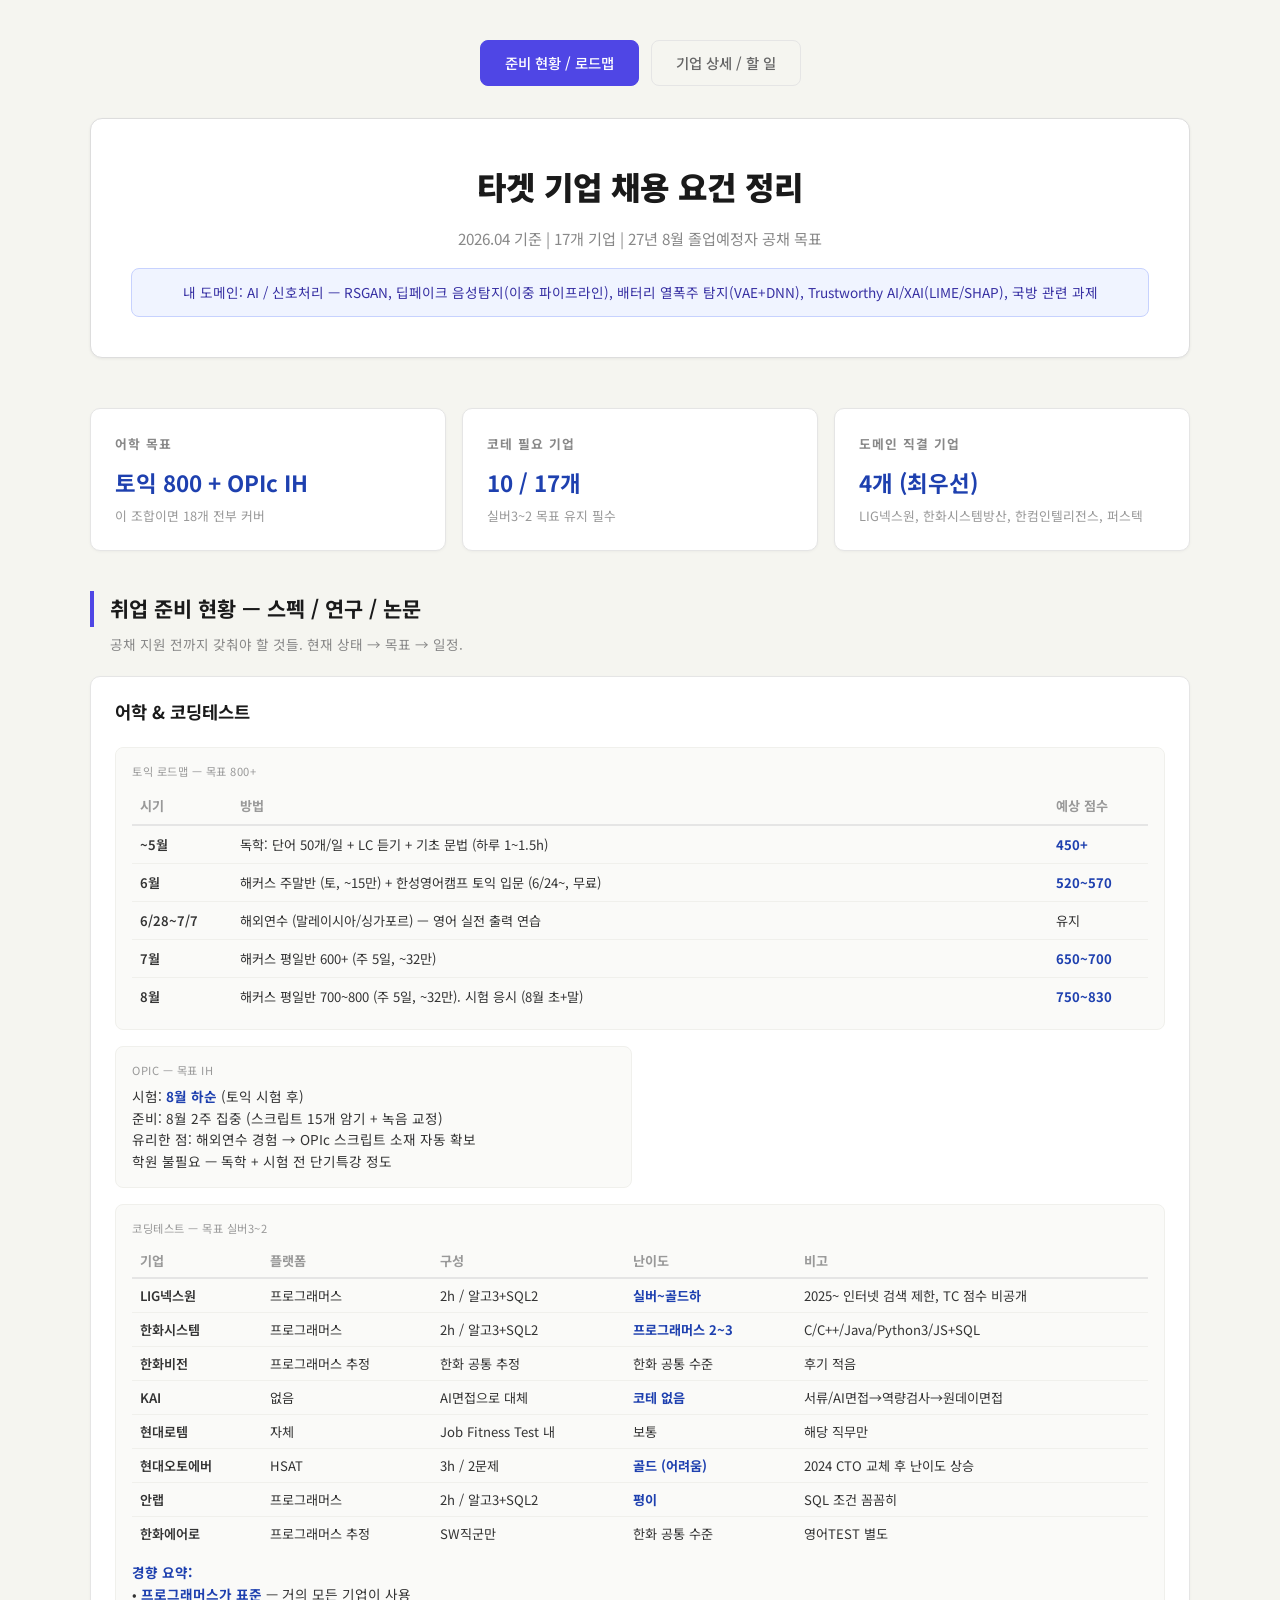
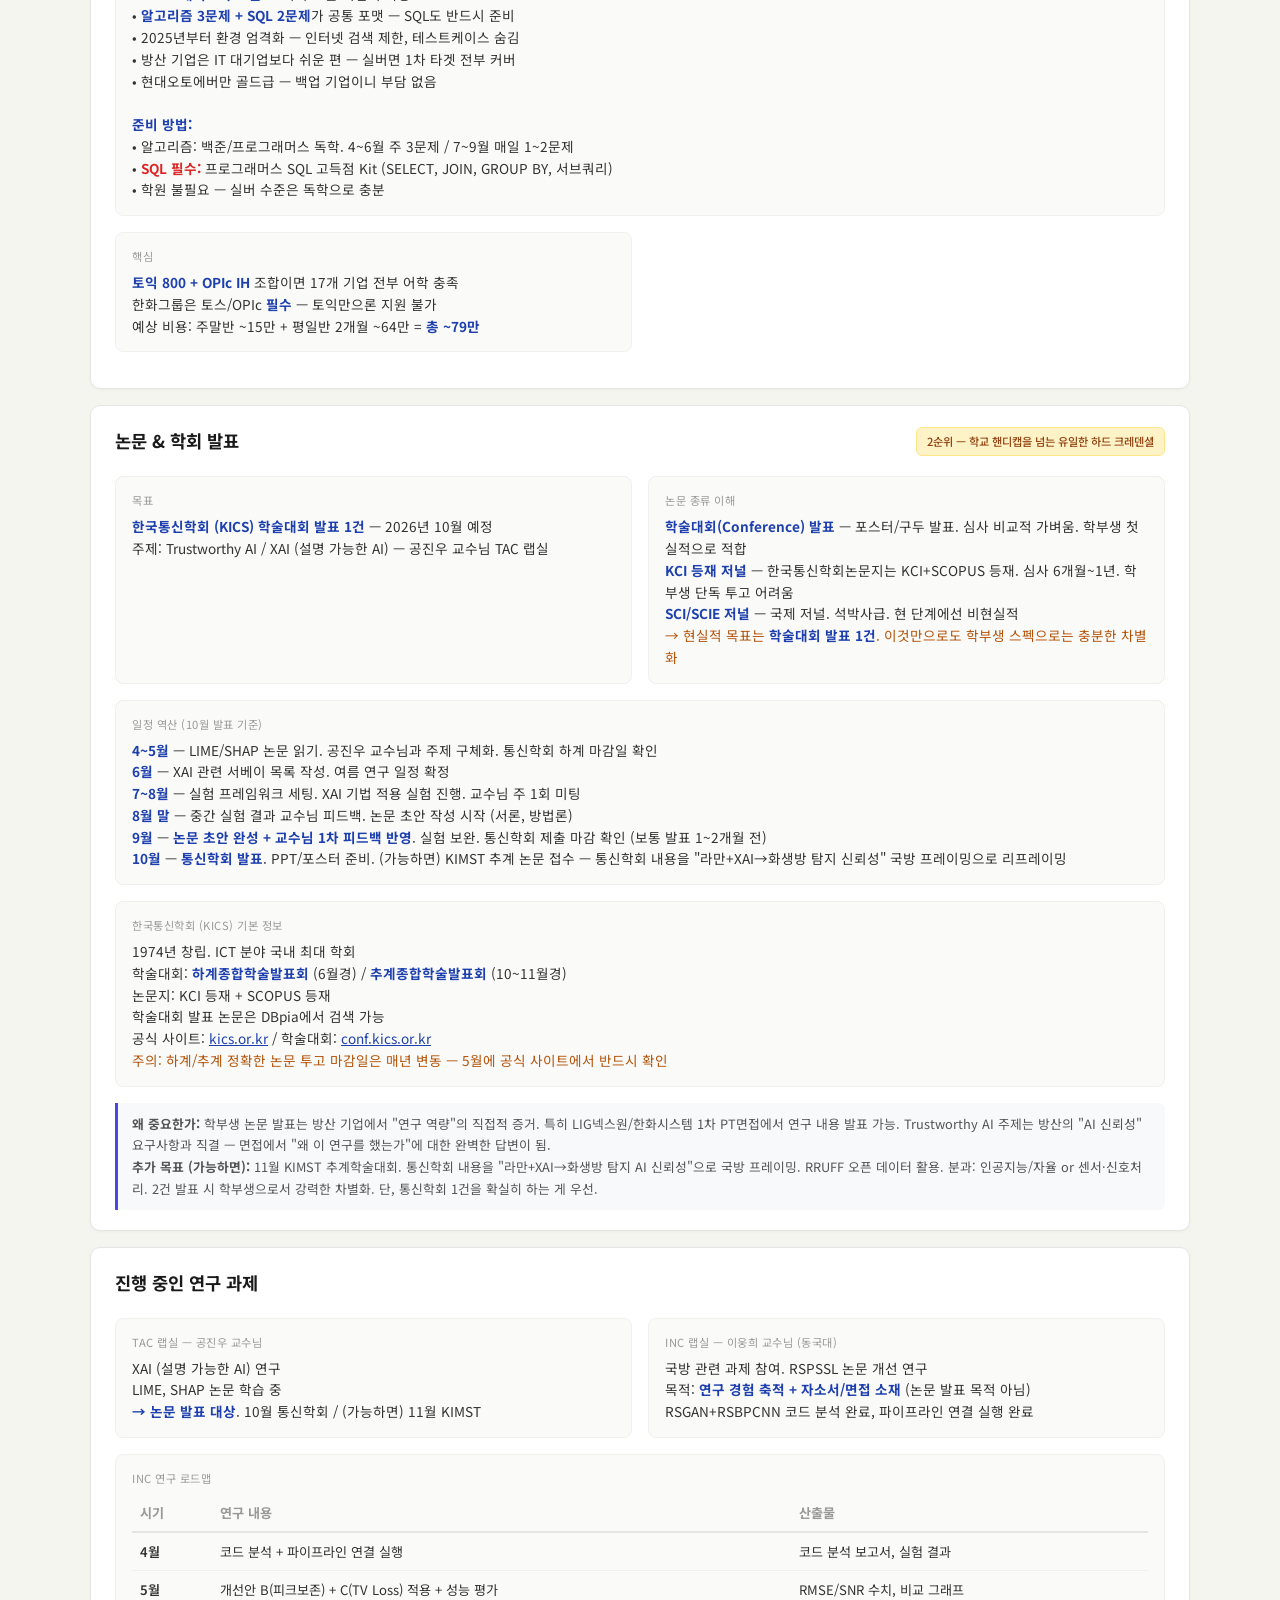
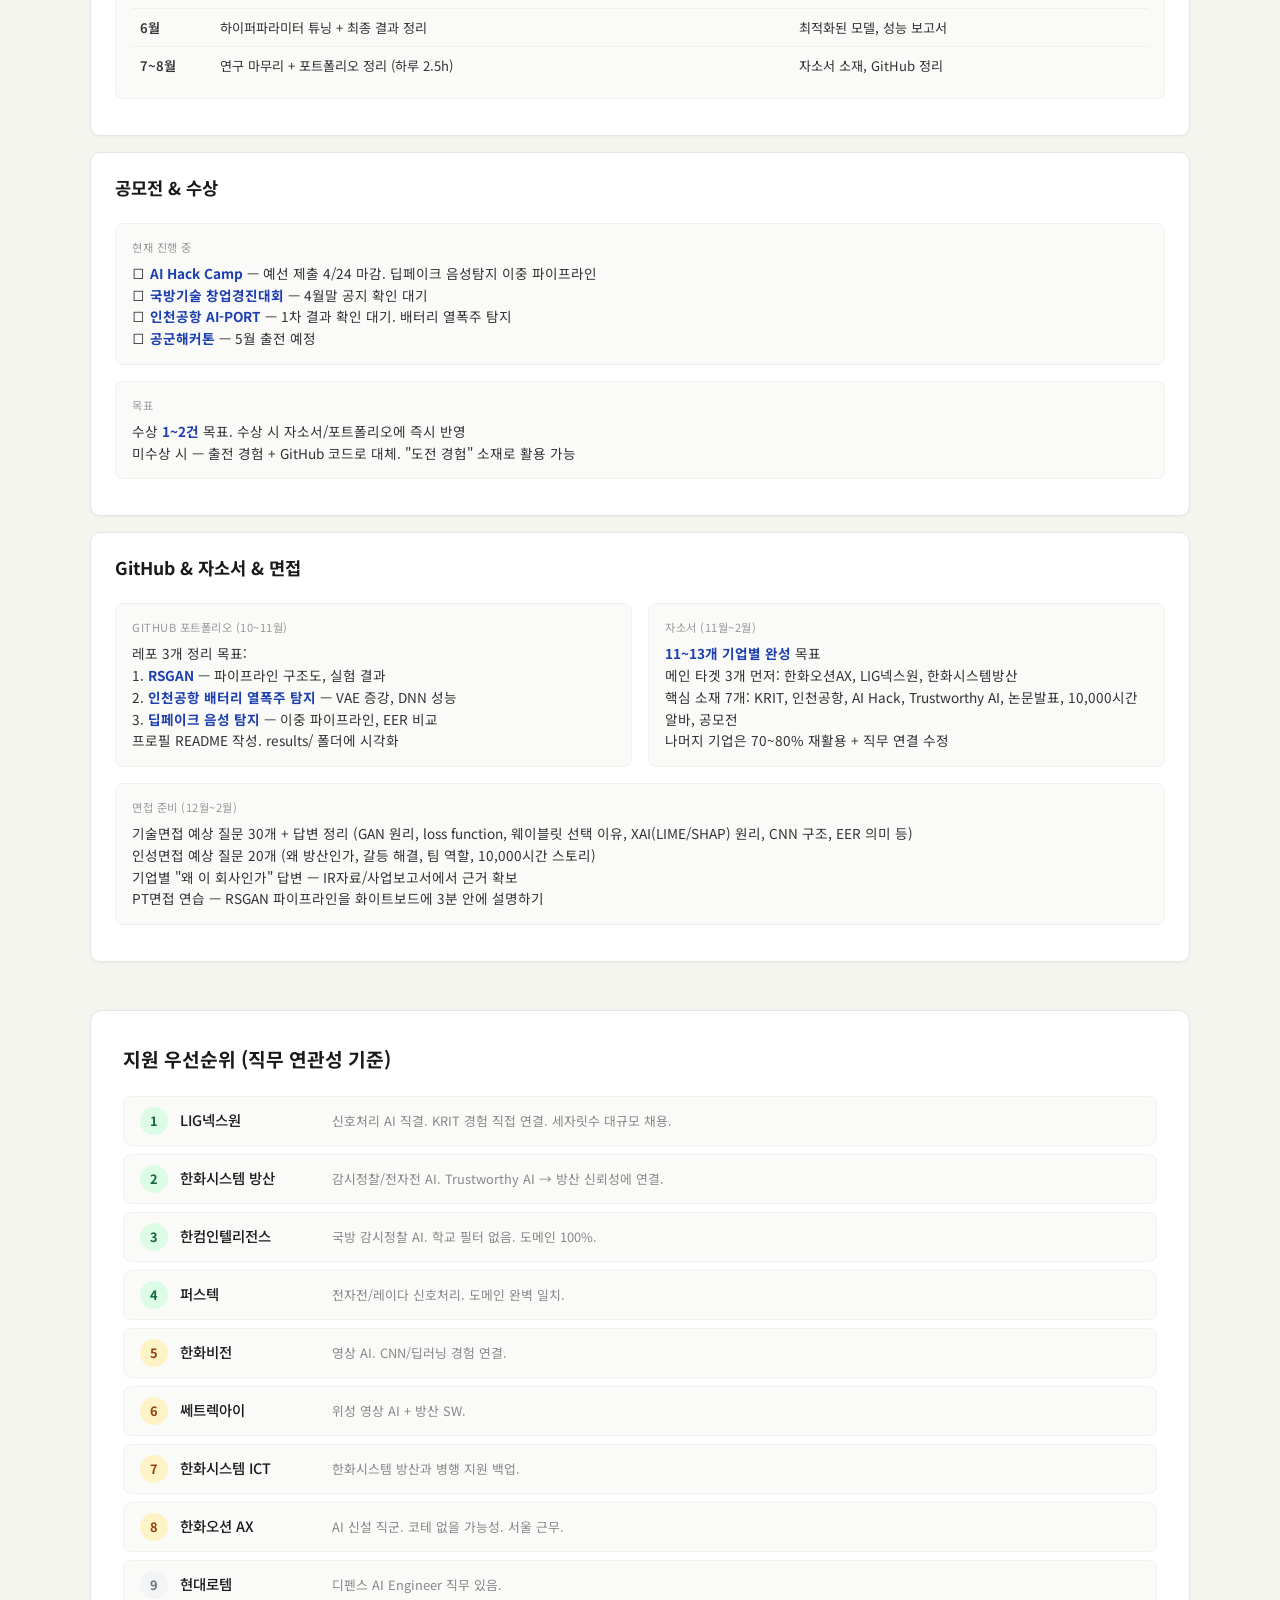
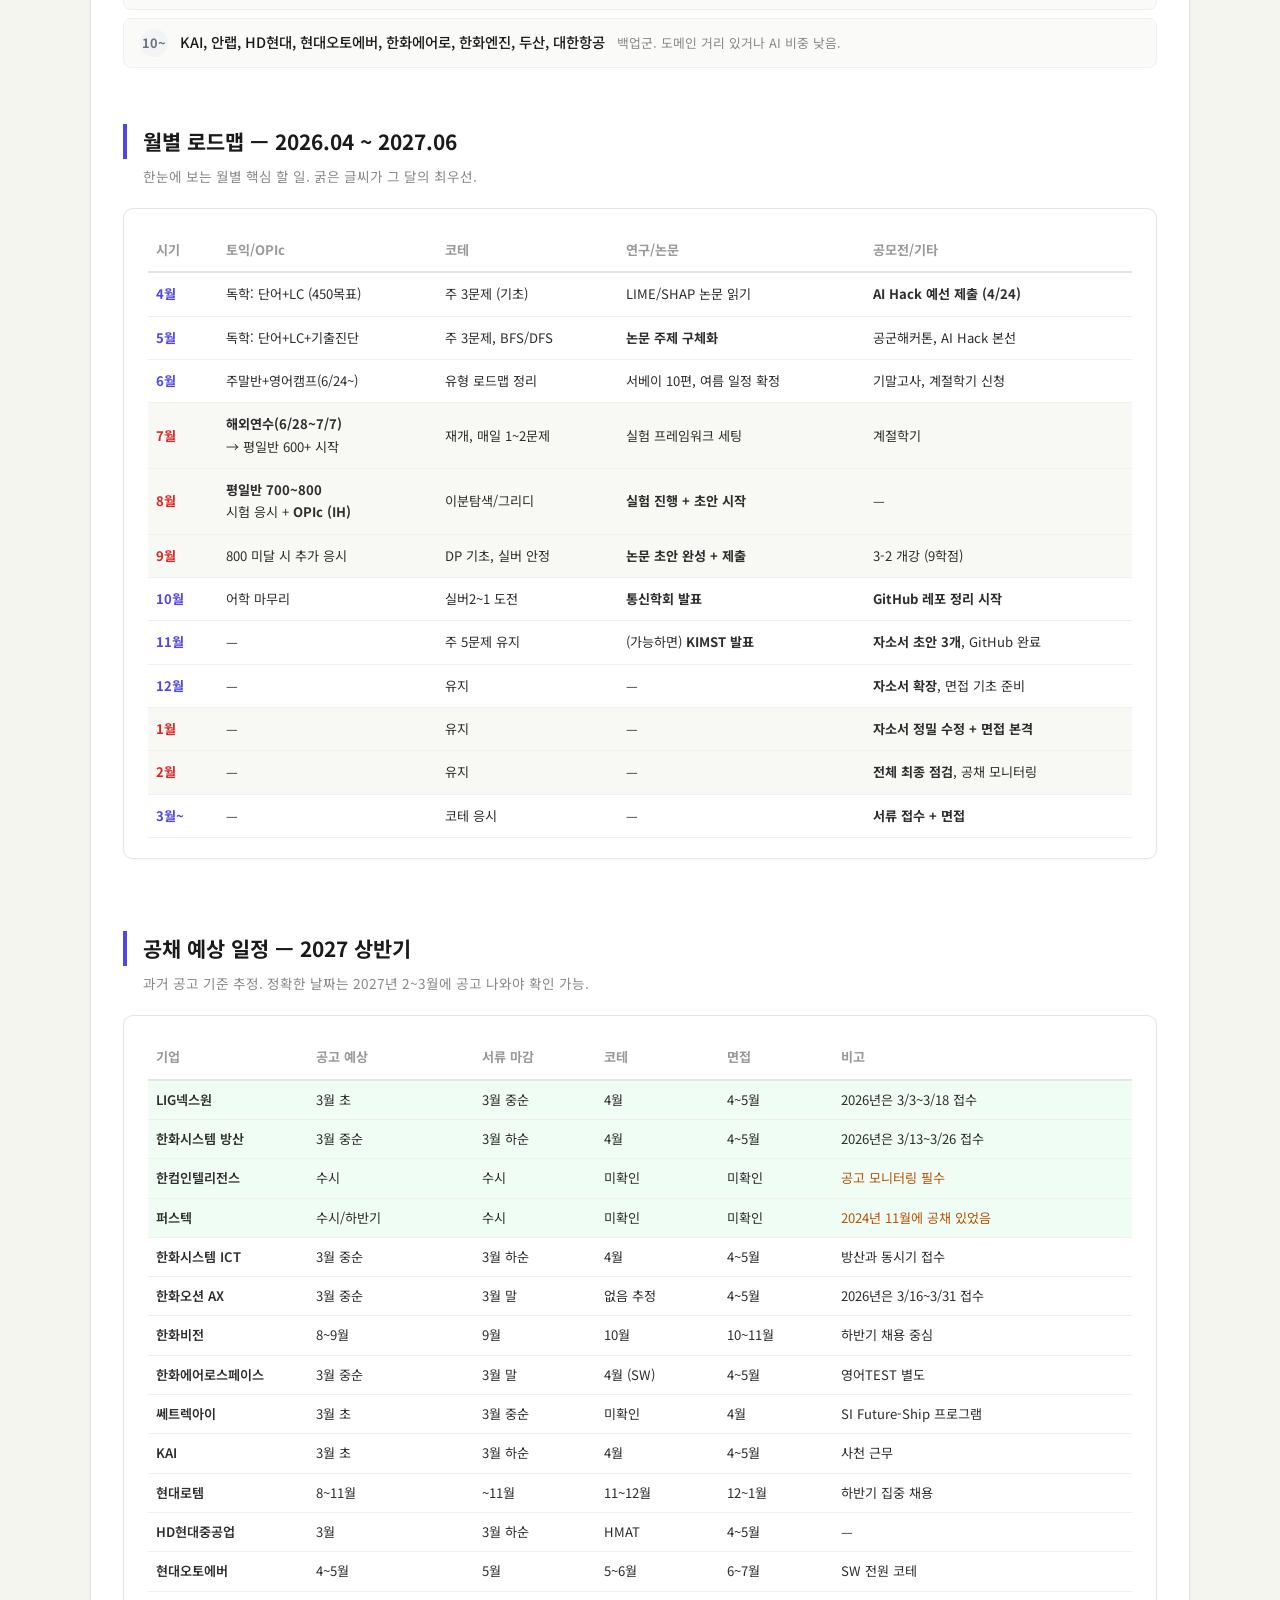
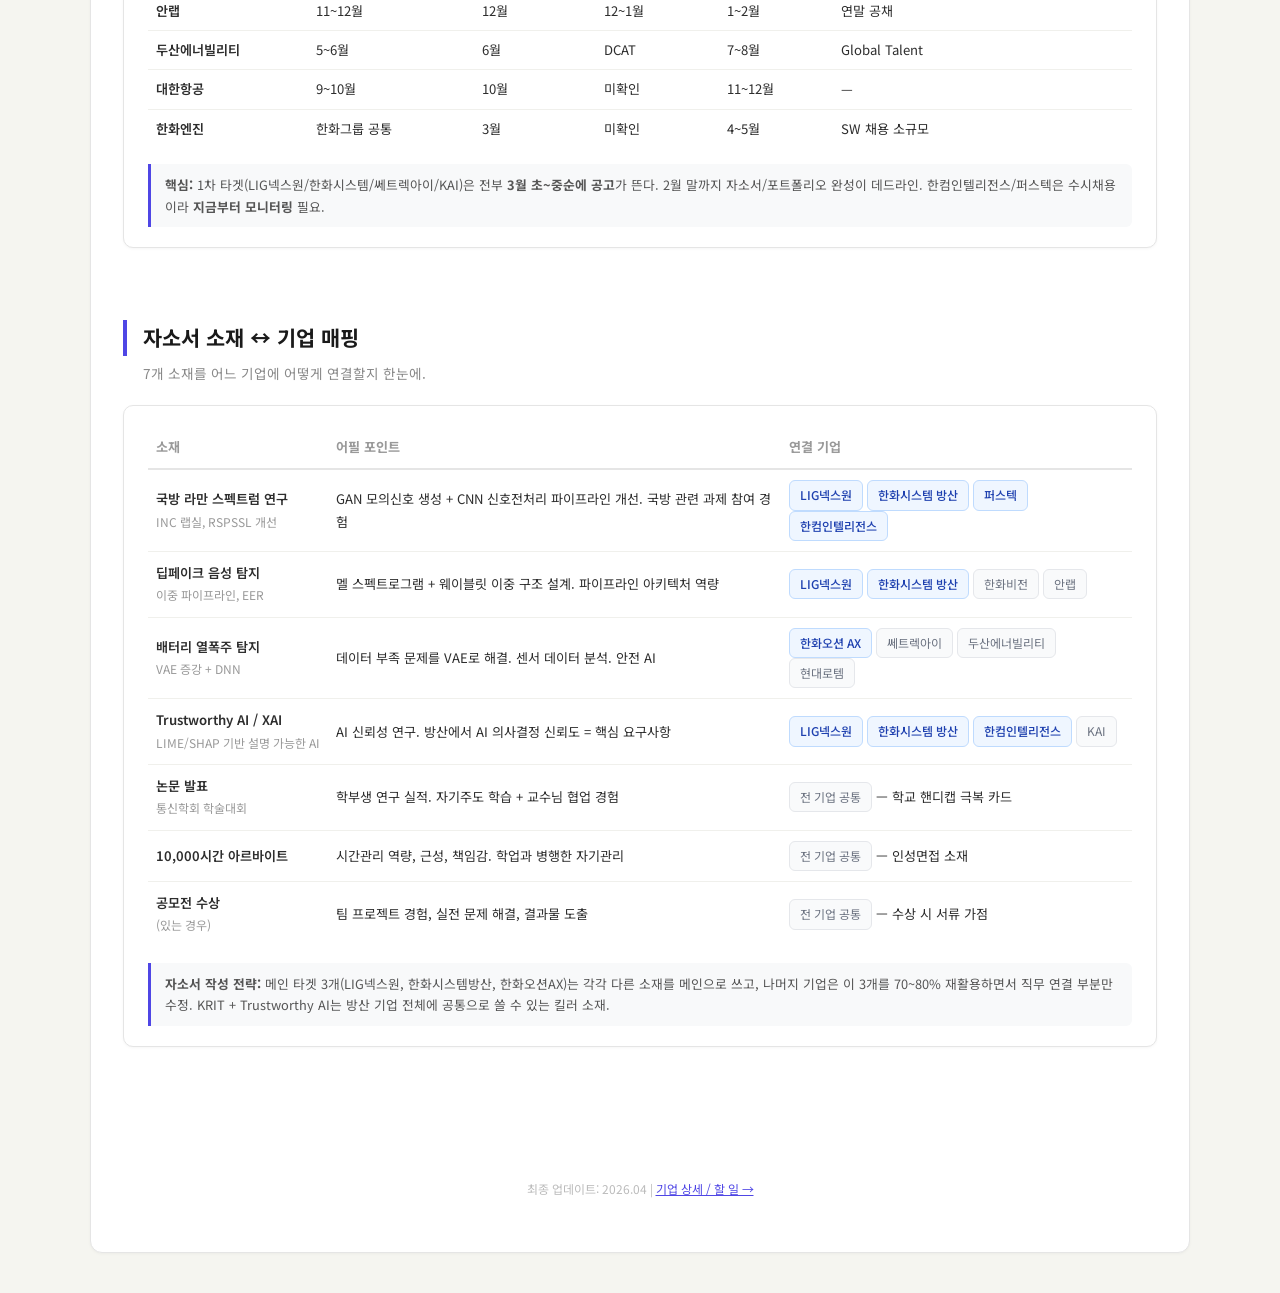
==== commit c3c32d96: "수정: KAI 코테 O → 코테 없음 (AI면접 대체, 2025 하반기 공고 확인)" ====
--- a/index.html
+++ b/index.html
@@ -151,10 +151,10 @@
                   </tr>
                   <tr style="border-bottom:1px solid #f0f0ec;">
                     <td style="padding:6px 8px; font-weight:600;">KAI</td>
-                    <td style="padding:6px 8px;">프로그래머스</td>
-                    <td style="padding:6px 8px;">유사</td>
-                    <td style="padding:6px 8px;"><strong>실버 (쉬운 편)</strong></td>
-                    <td style="padding:6px 8px;">"1시간 안에 두 문제 풀었다" 후기</td>
+                    <td style="padding:6px 8px;">없음</td>
+                    <td style="padding:6px 8px;">AI면접으로 대체</td>
+                    <td style="padding:6px 8px;"><strong>코테 없음</strong></td>
+                    <td style="padding:6px 8px;">서류/AI면접→역량검사→원데이면접</td>
                   </tr>
                   <tr style="border-bottom:1px solid #f0f0ec;">
                     <td style="padding:6px 8px; font-weight:600;">현대로템</td>
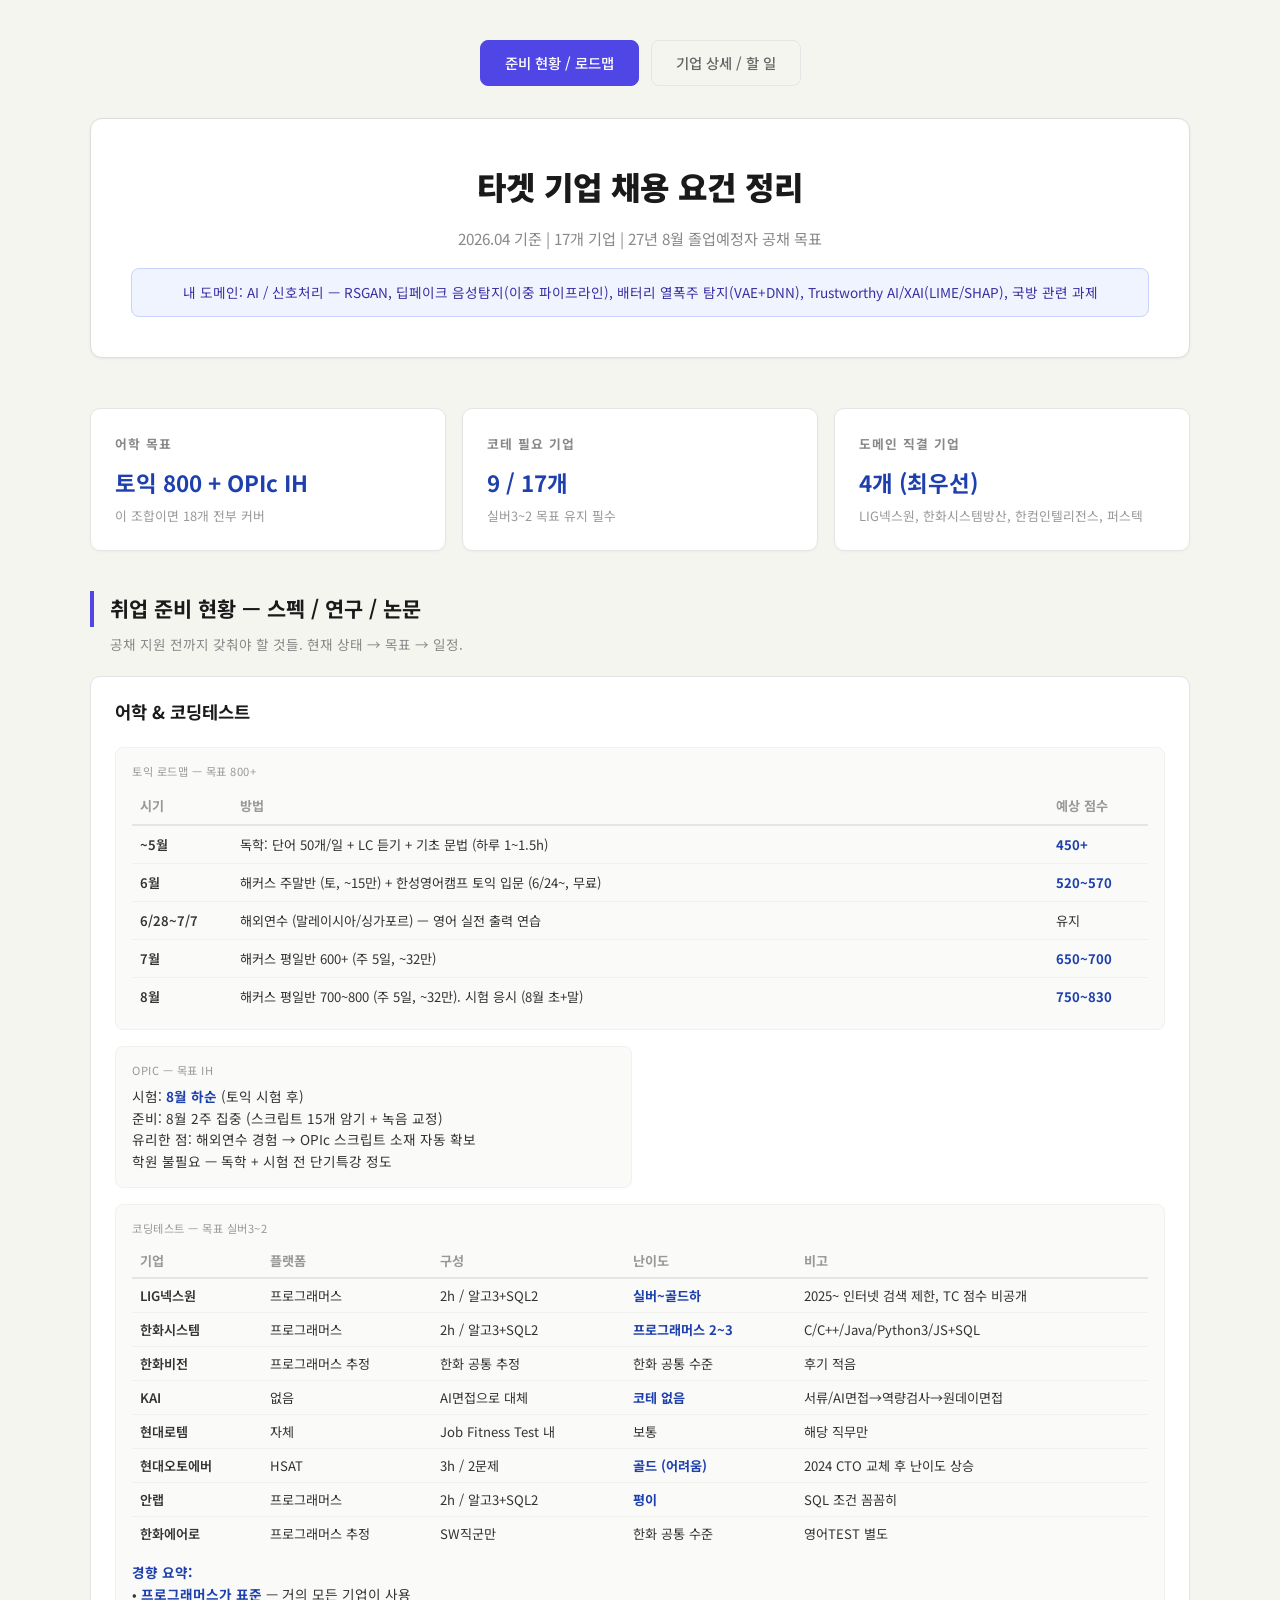
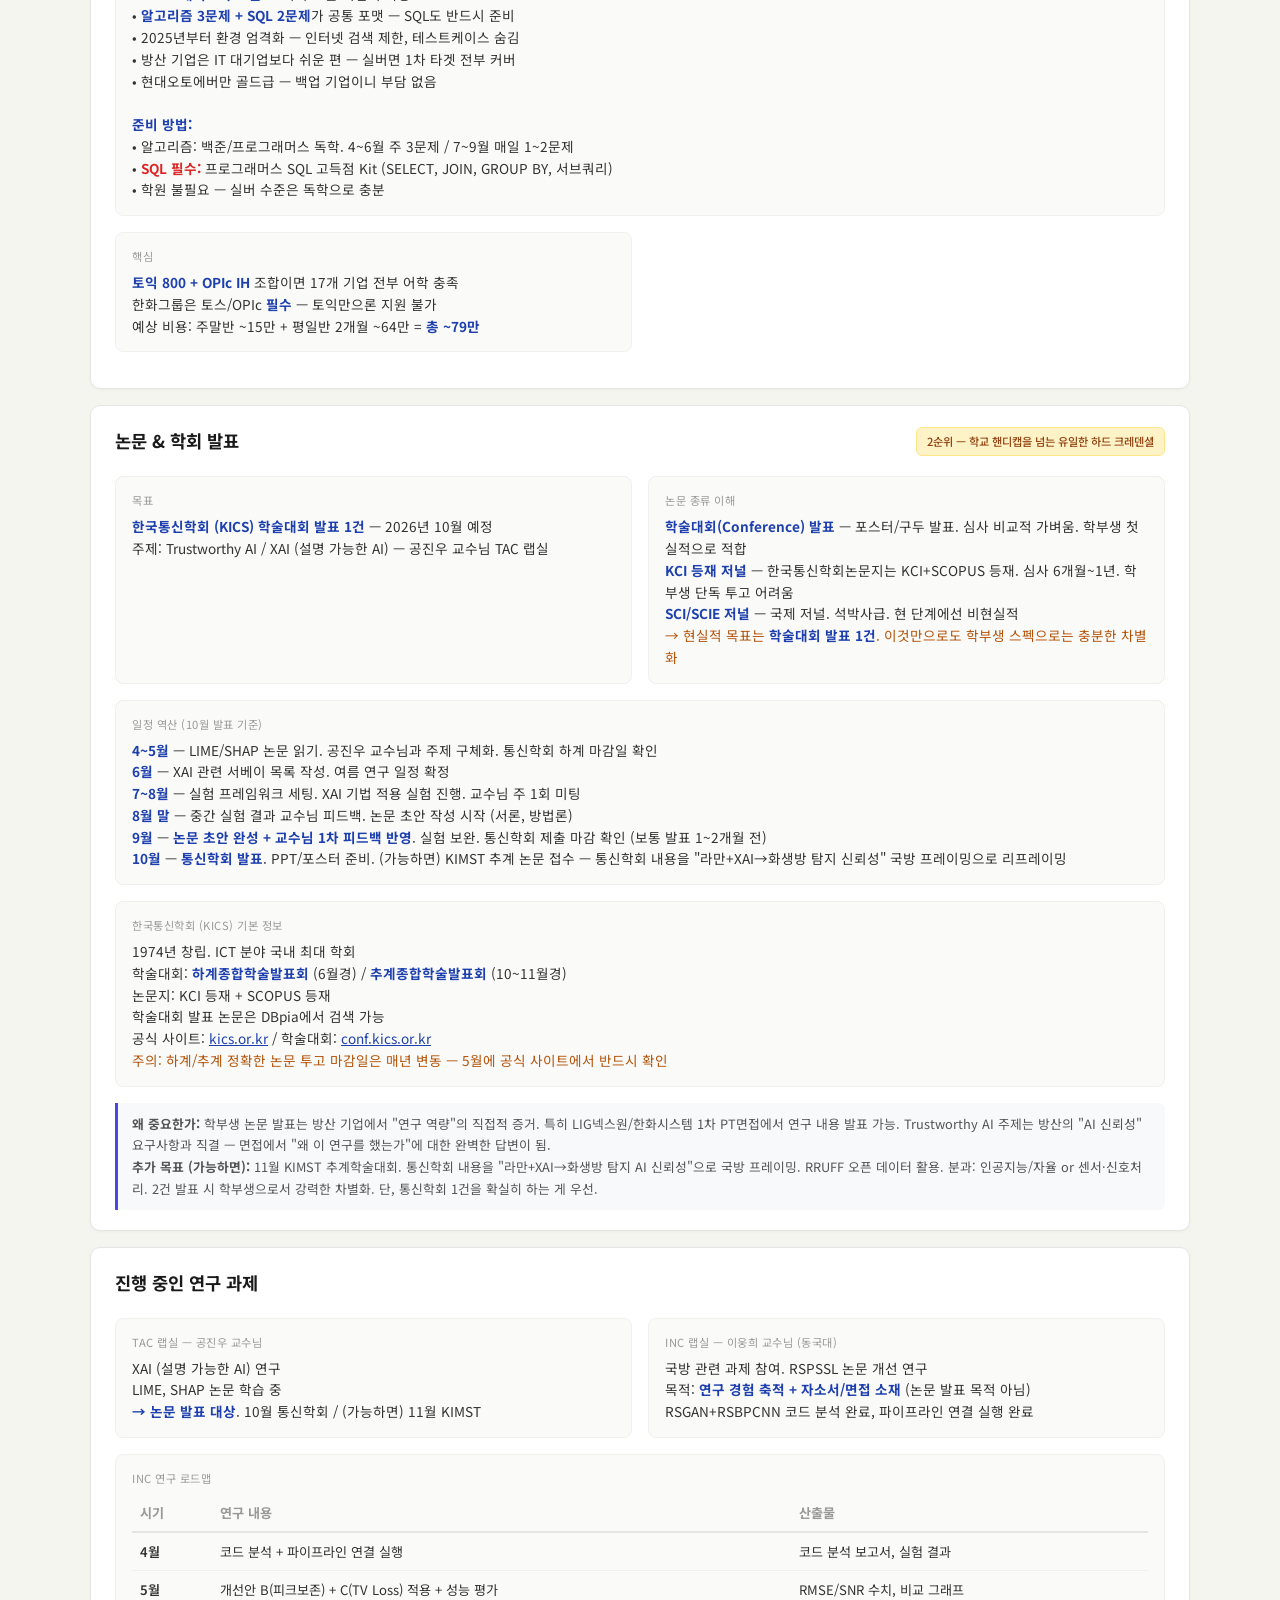
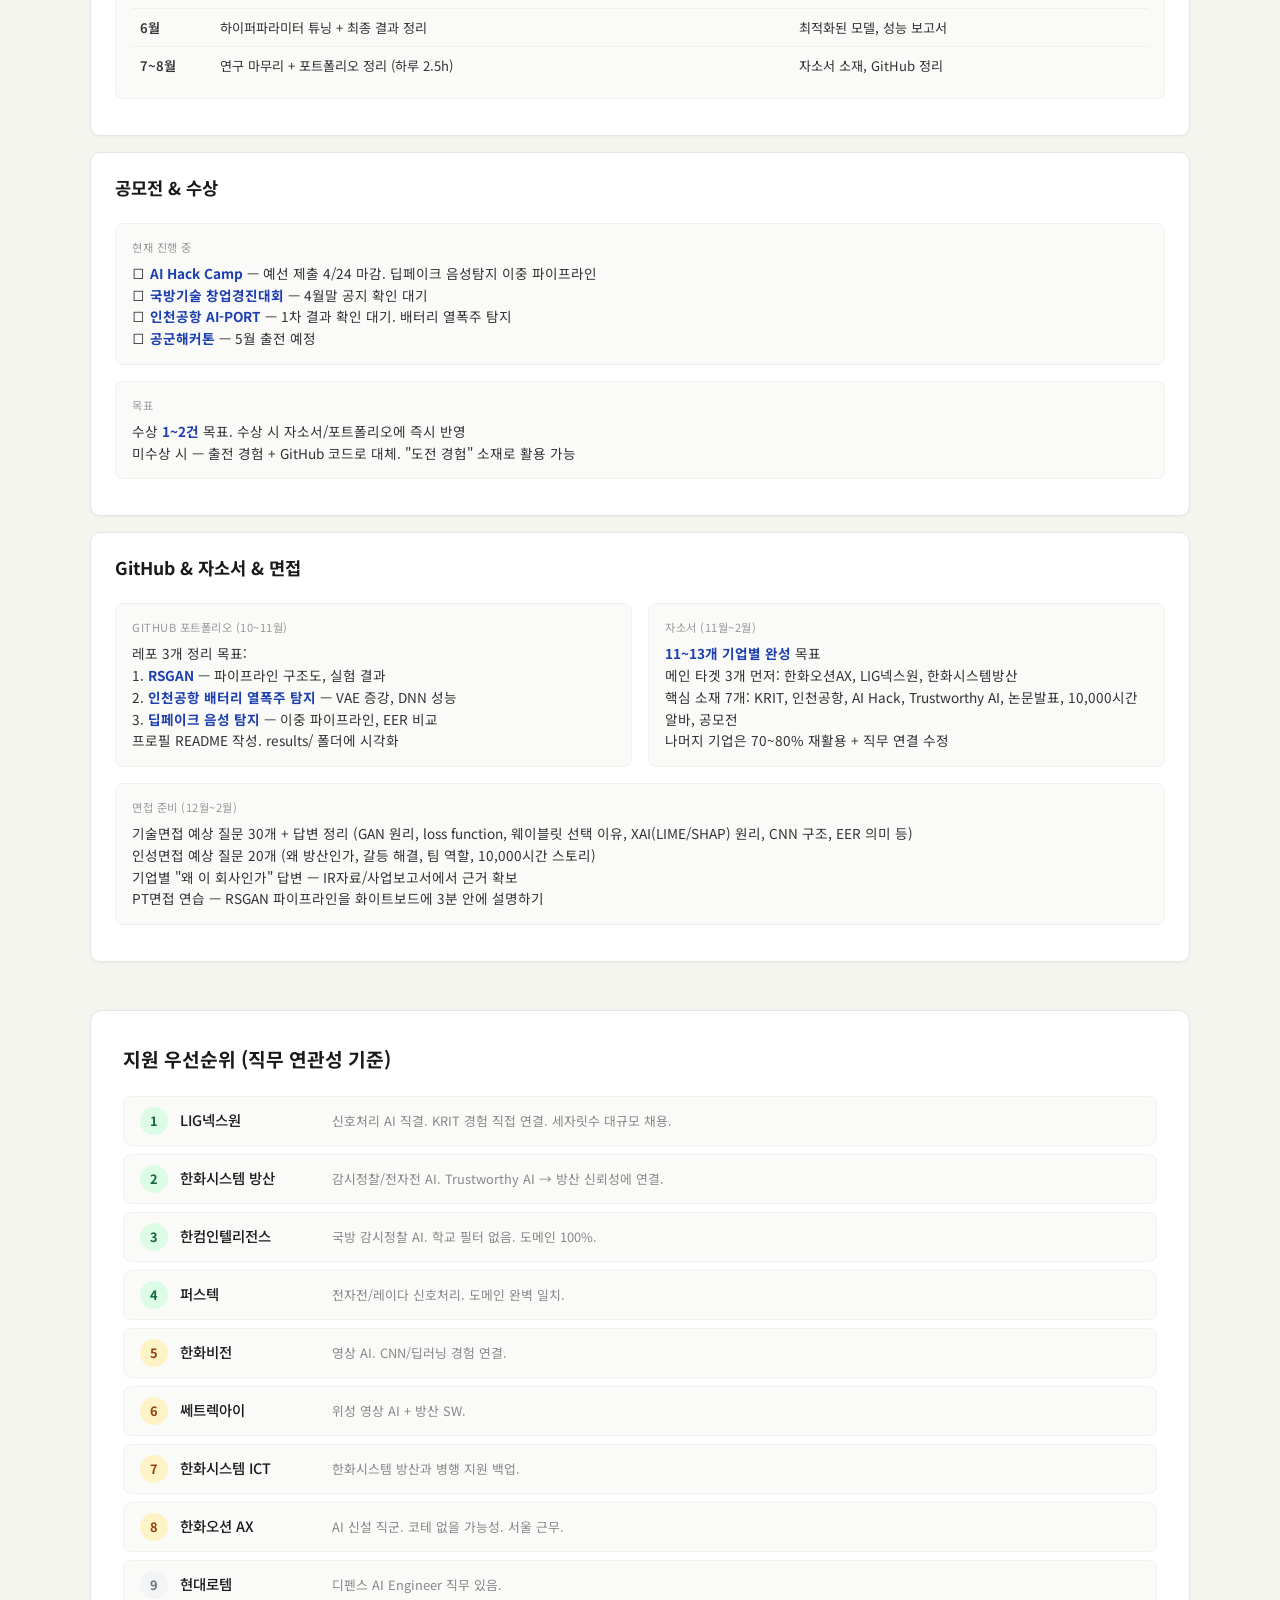
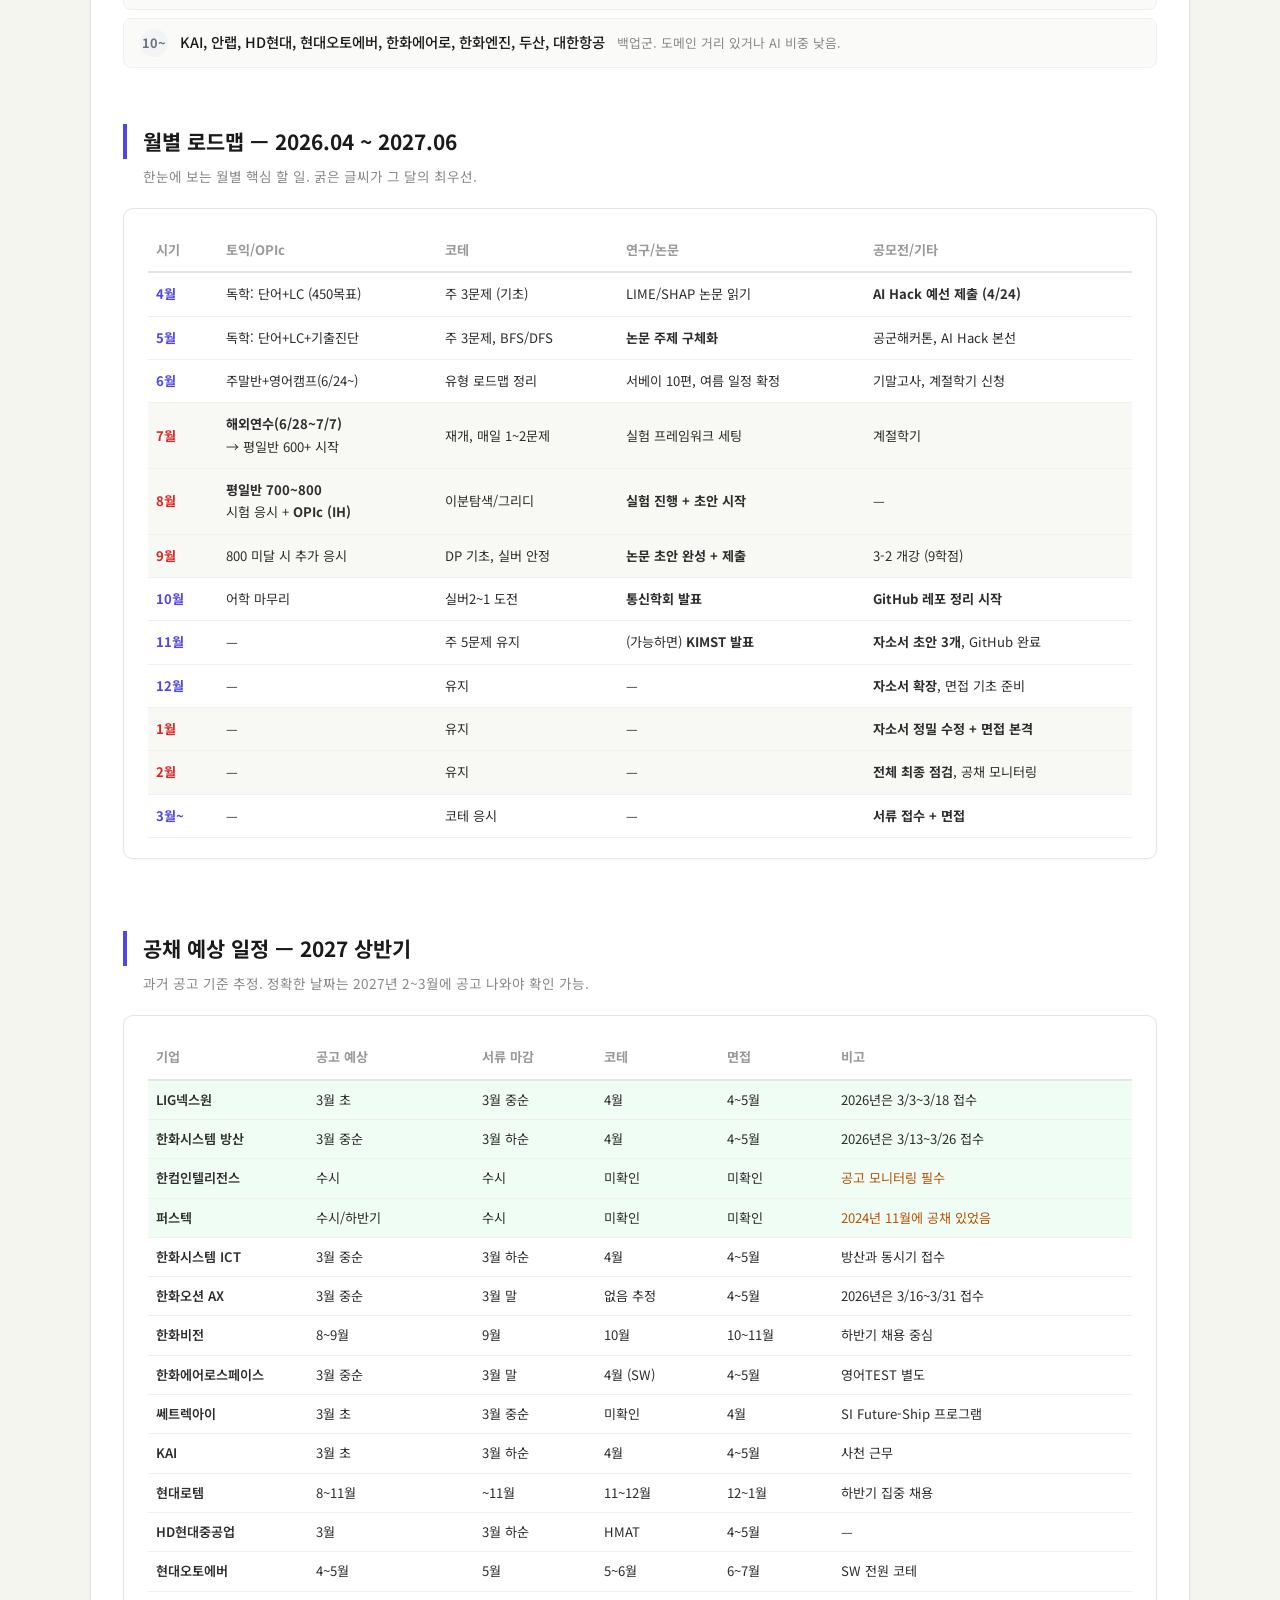
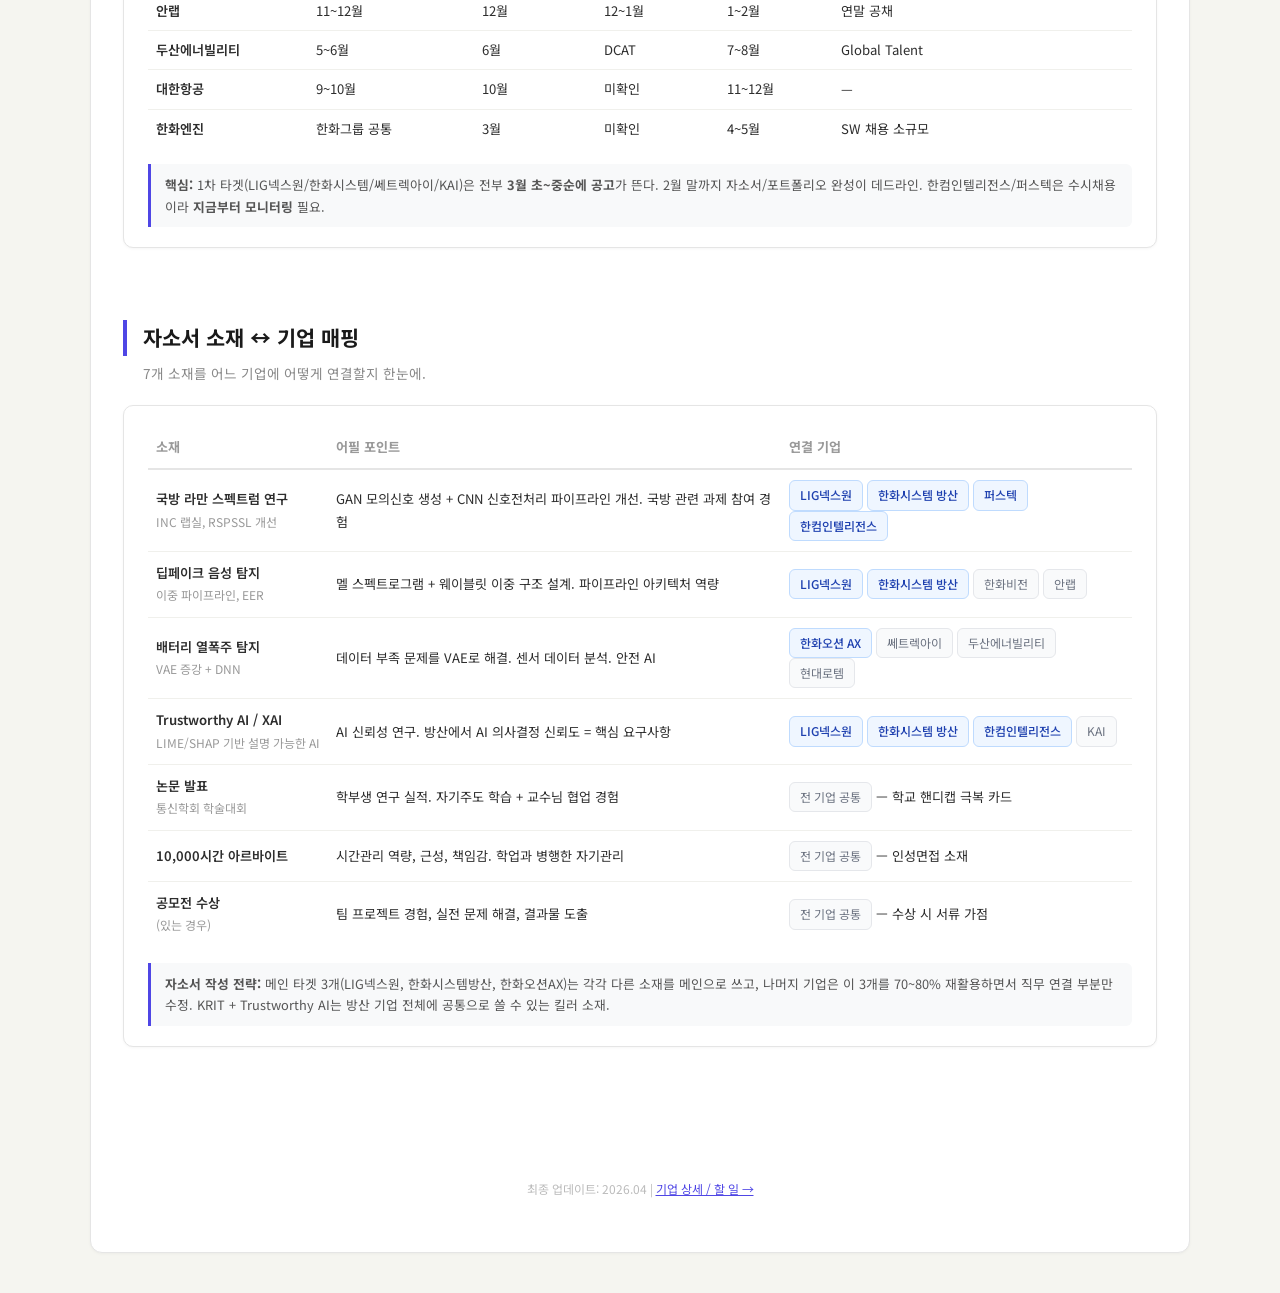
==== commit 714e99d6: "수정: 코테 필요 기업 10→9개 (KAI 제외 반영)" ====
--- a/index.html
+++ b/index.html
@@ -40,7 +40,7 @@
     </div>
     <div class="summary-card">
       <h3>코테 필요 기업</h3>
-      <div class="value">10 / 17개</div>
+      <div class="value">9 / 17개</div>
       <div class="desc">실버3~2 목표 유지 필수</div>
     </div>
     <div class="summary-card">
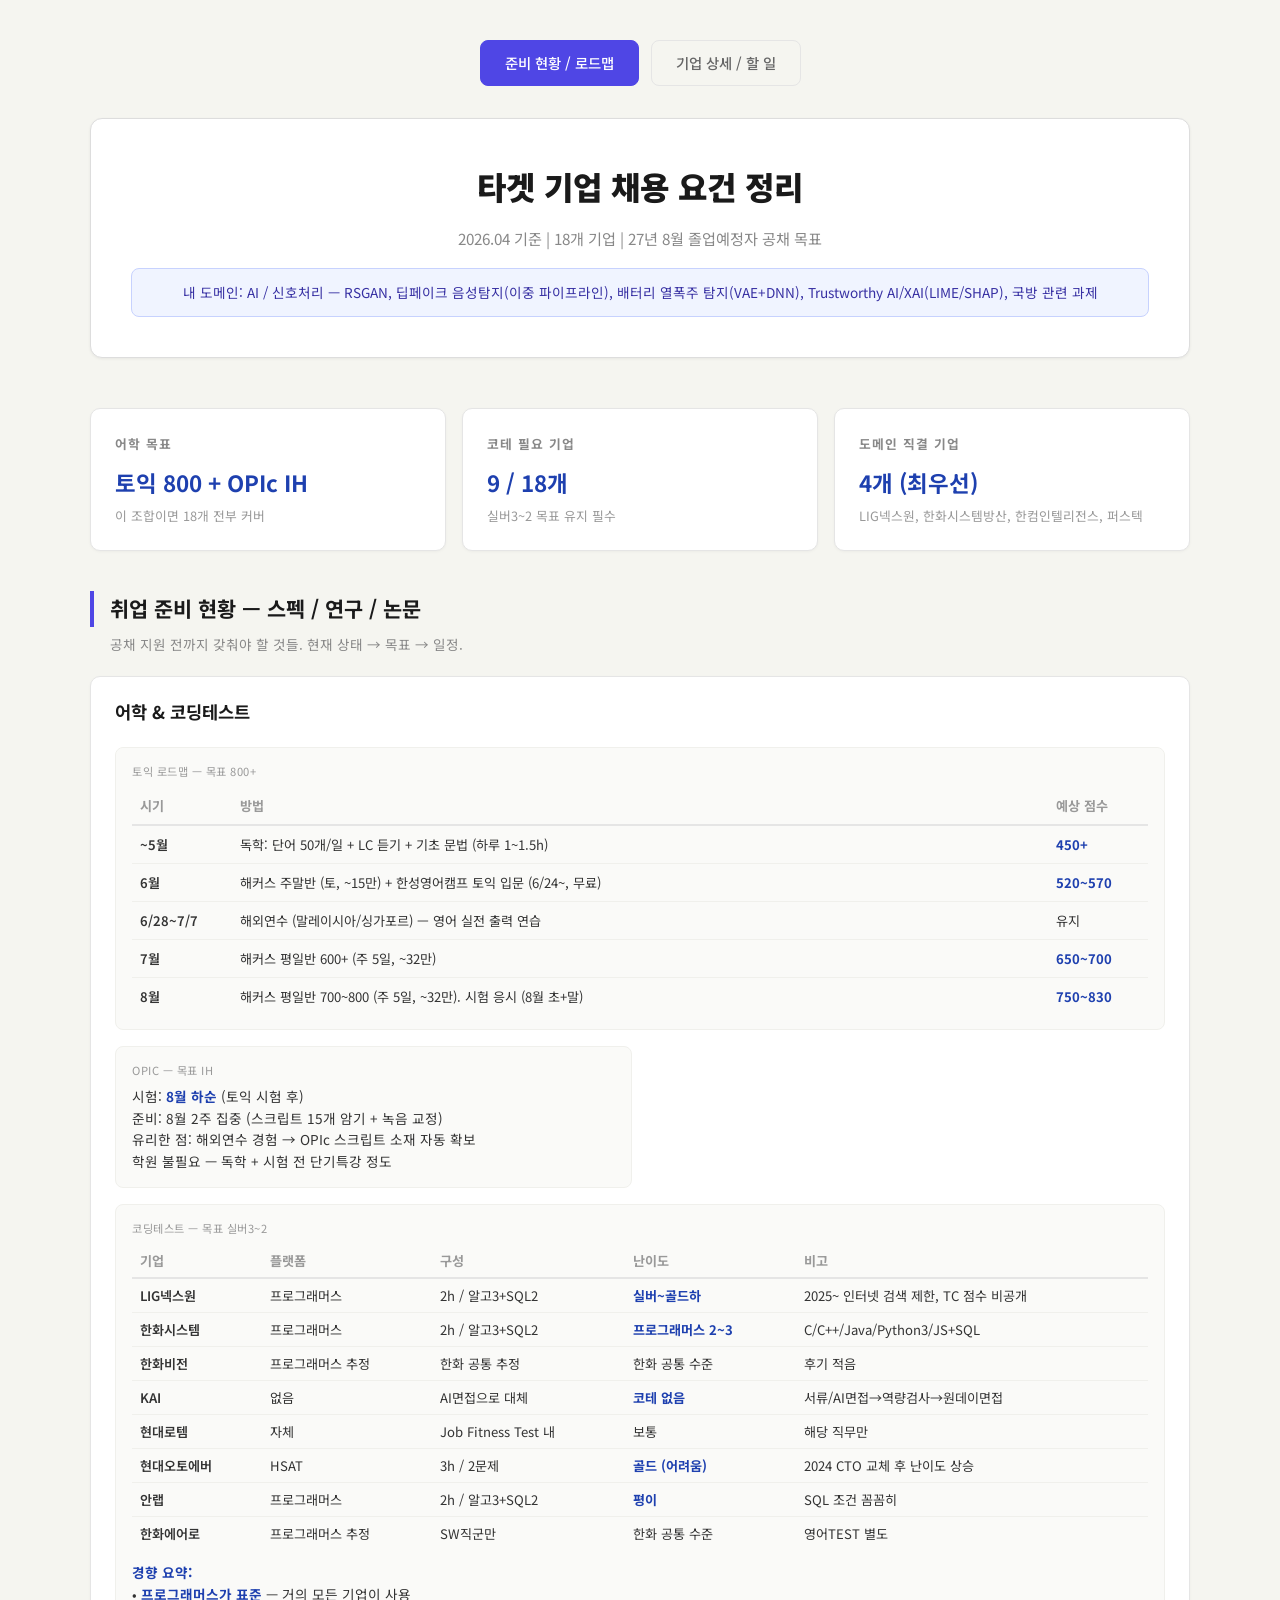
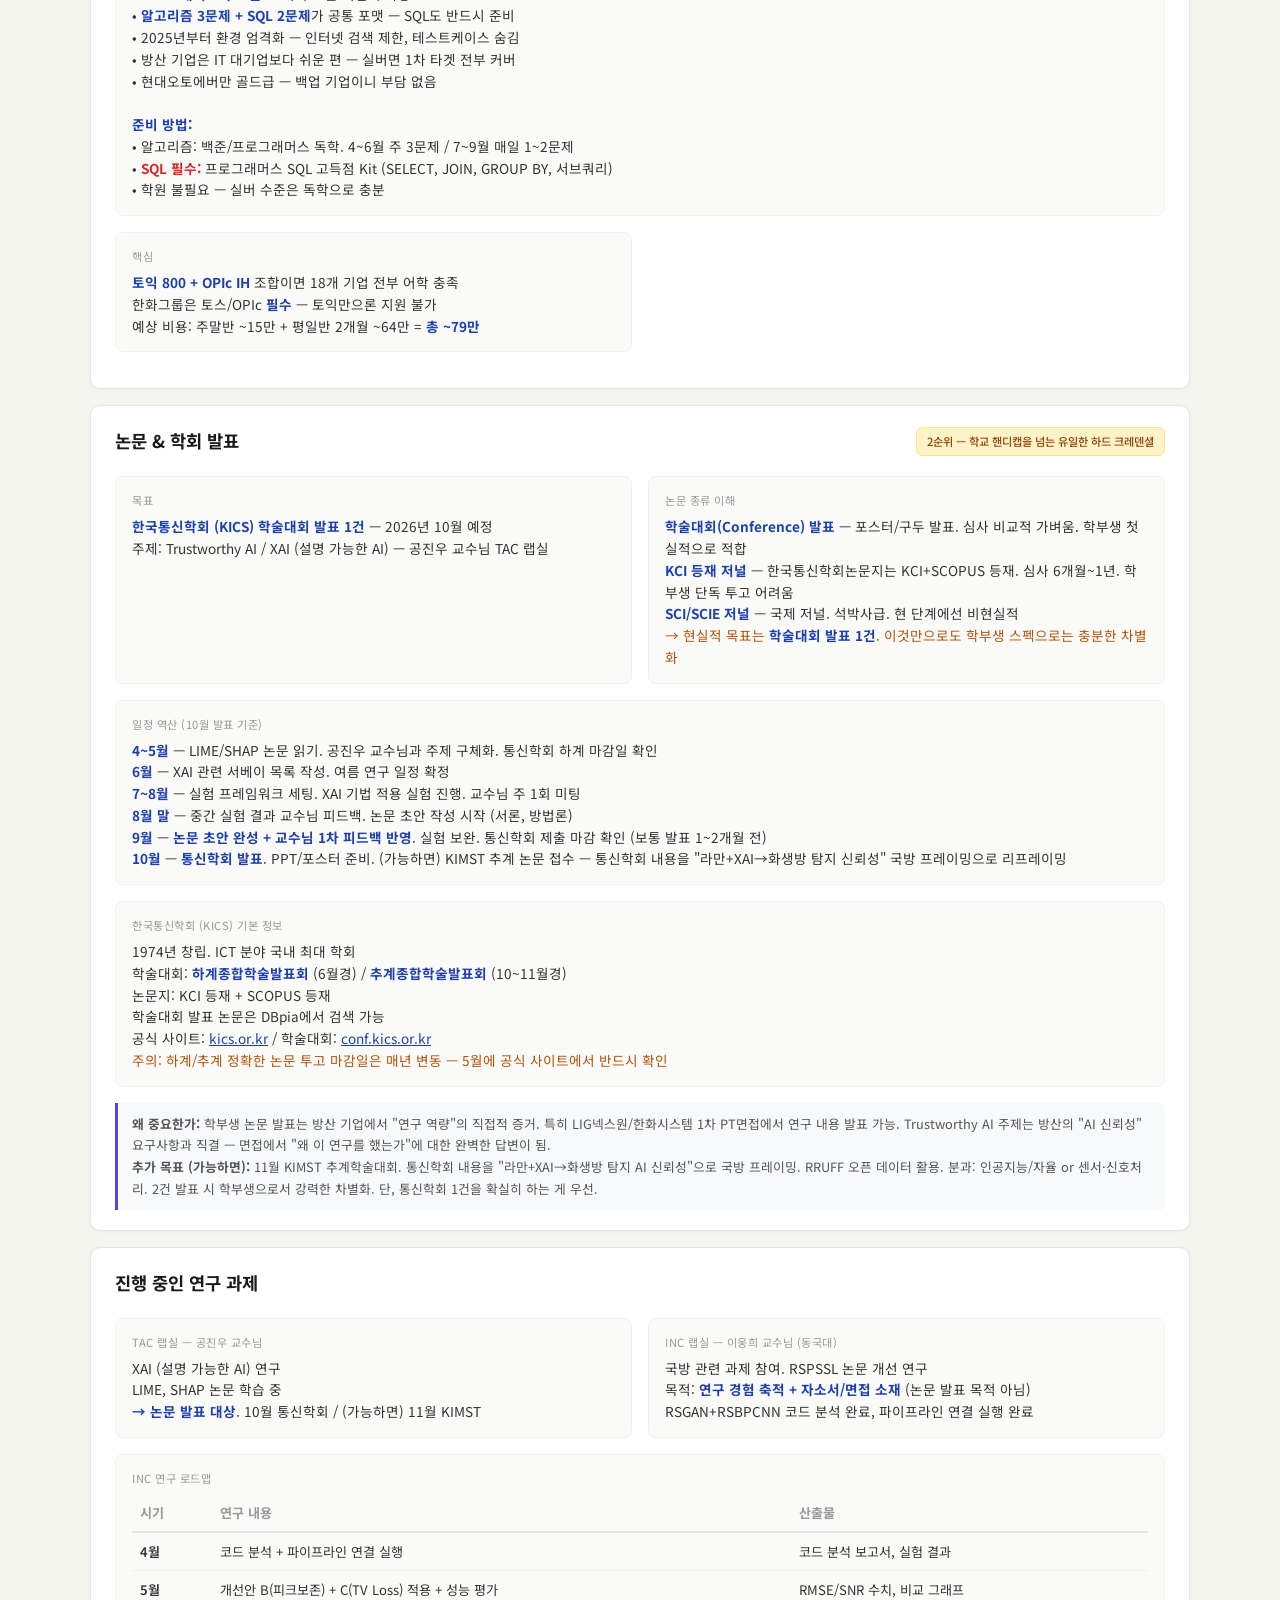
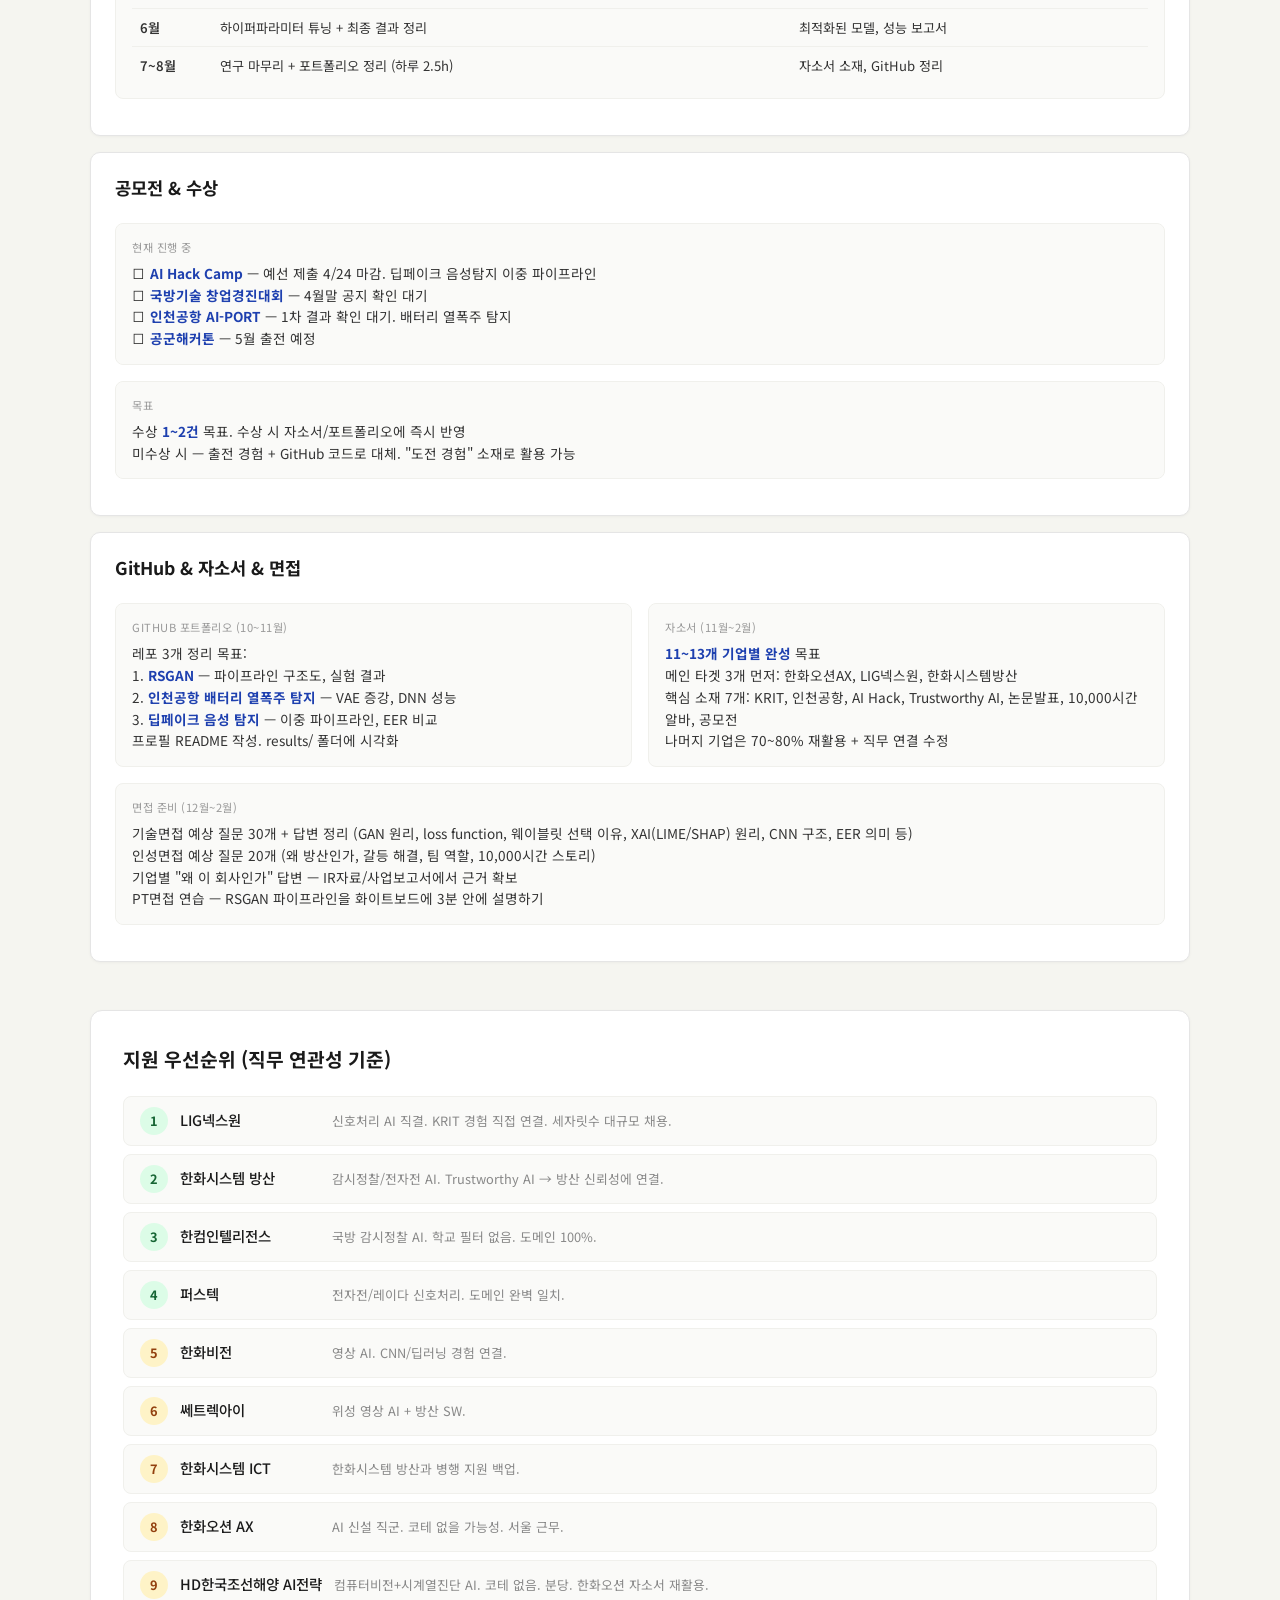
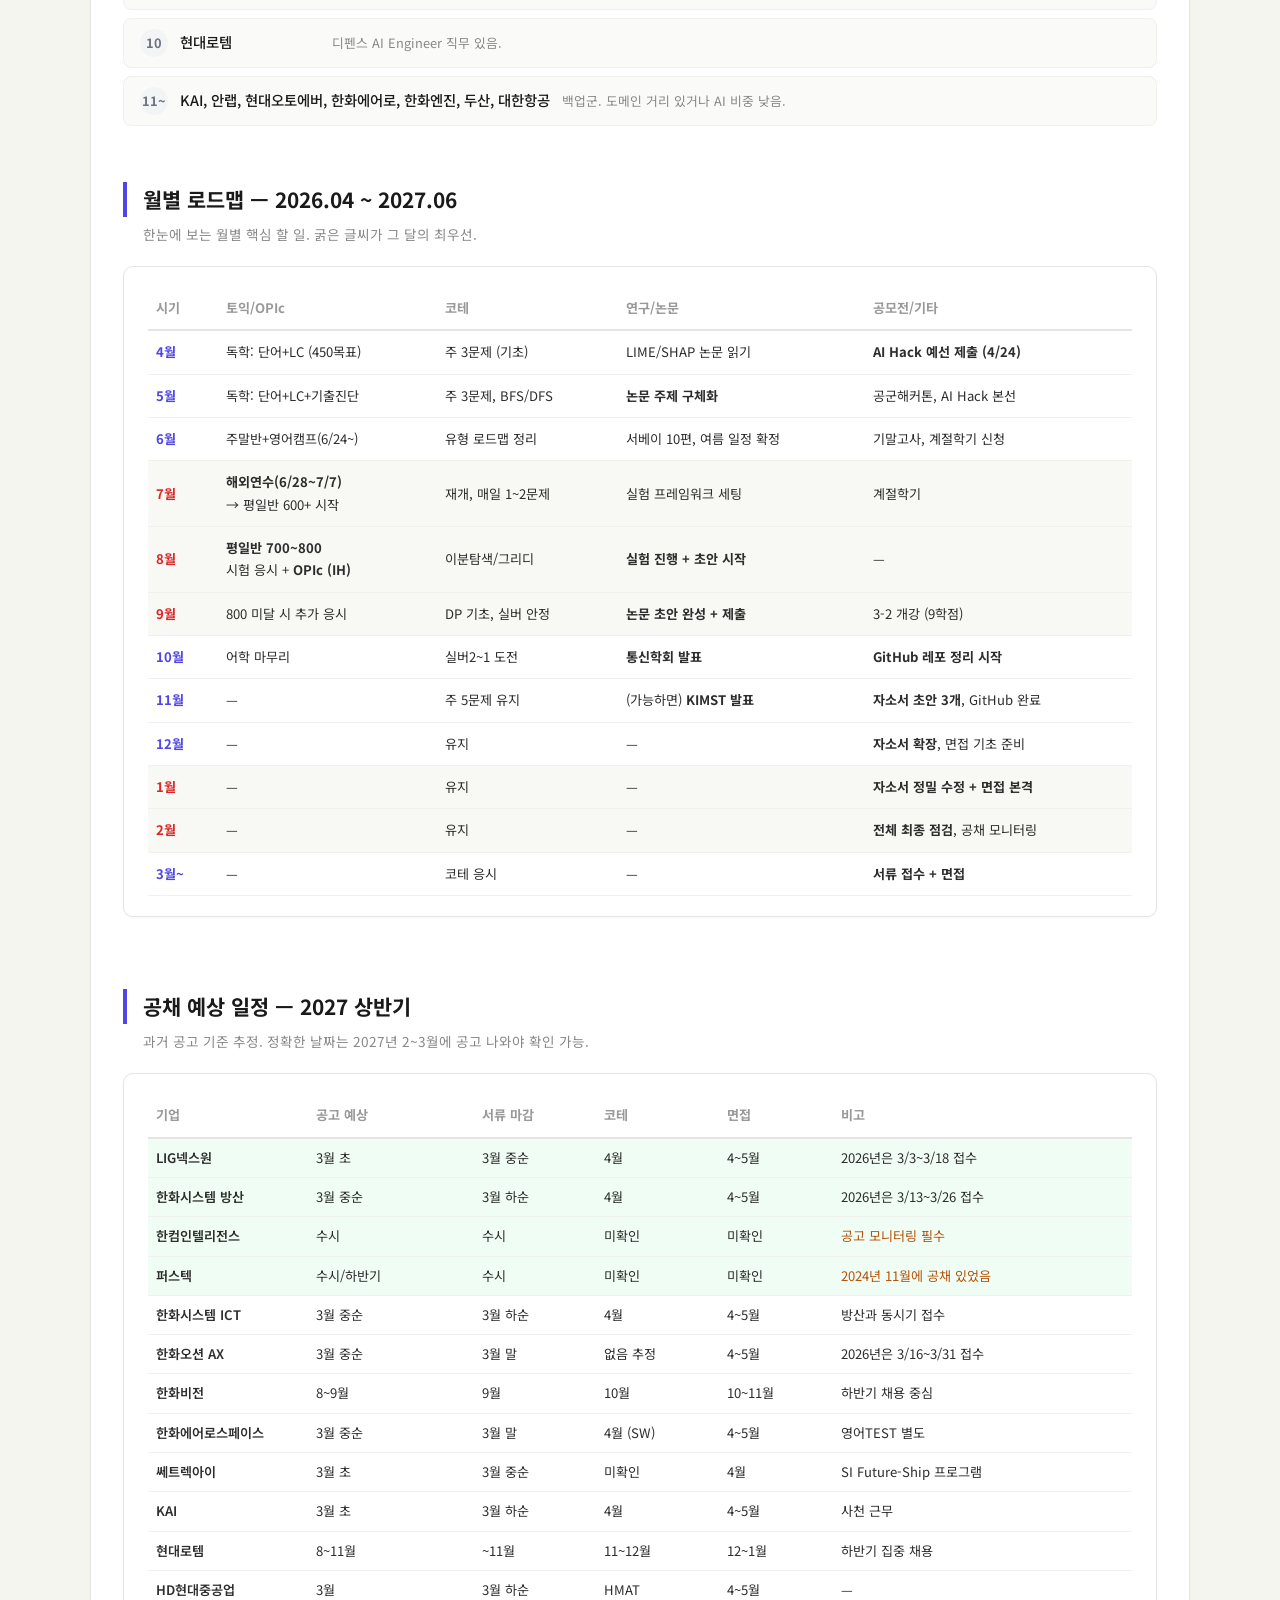
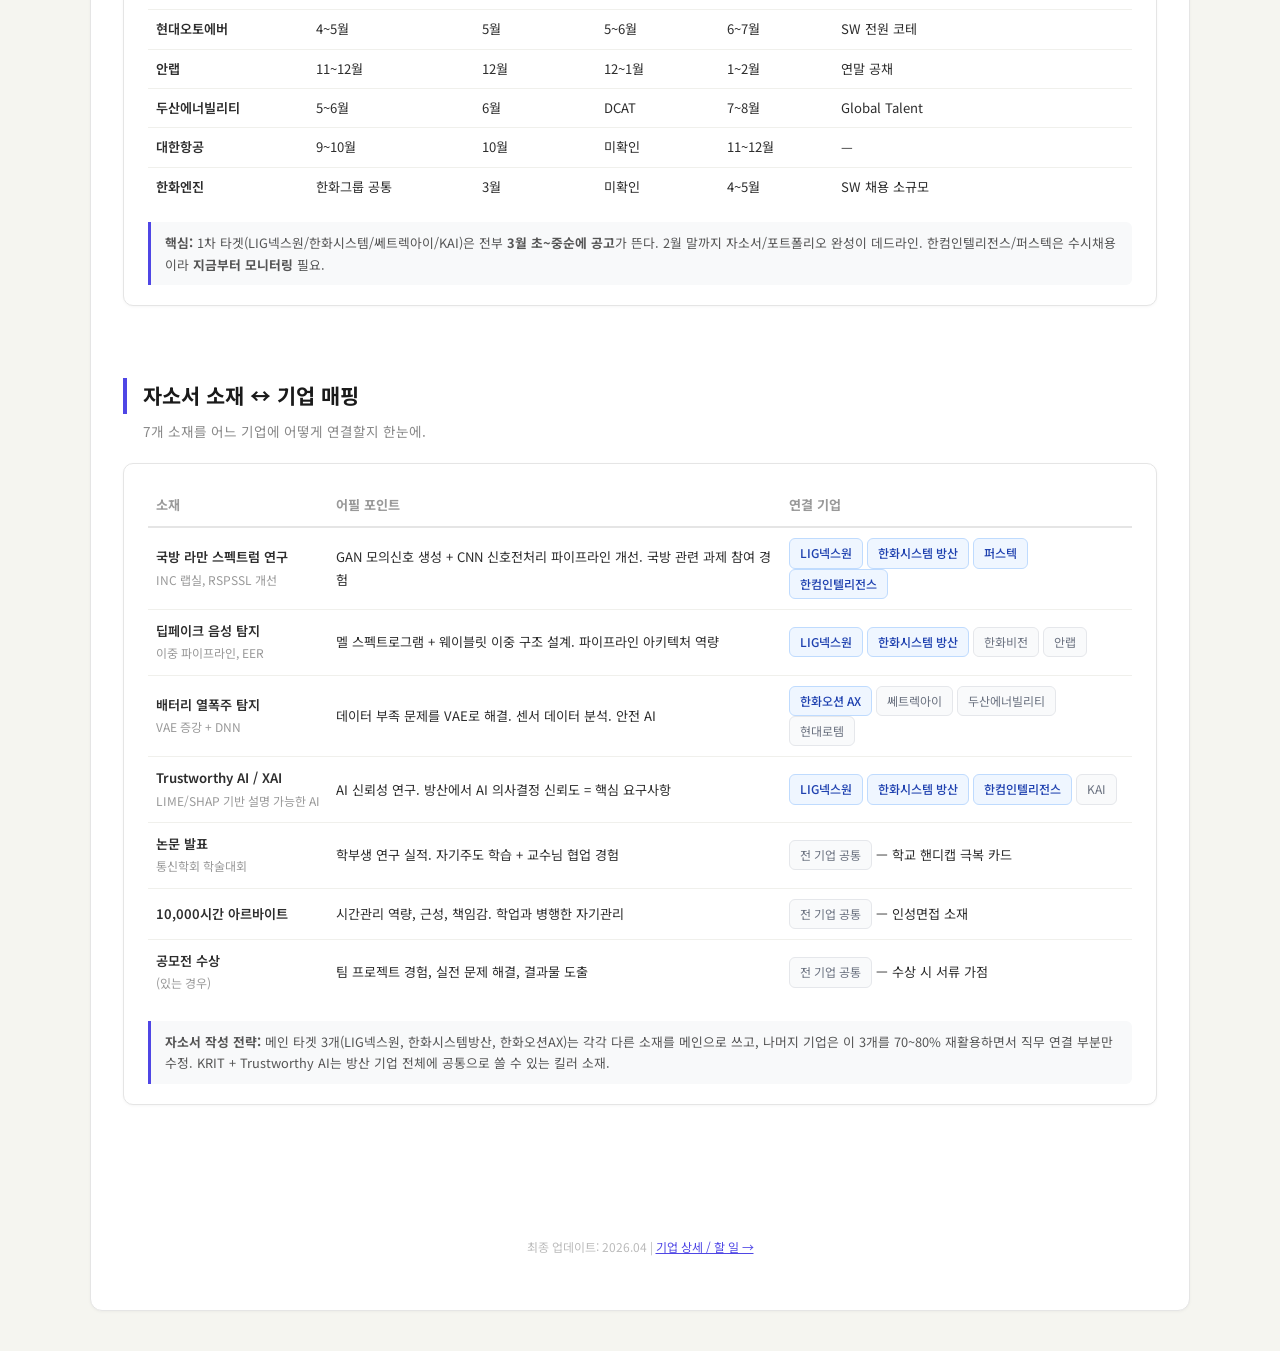
==== commit ecdd175d: "추가: HD한국조선해양 AI전략 (2차타겟, 코테없음 확인). 18개 기업으로 확장" ====
--- a/index.html
+++ b/index.html
@@ -25,7 +25,7 @@
 
   <div class="header">
     <h1>타겟 기업 채용 요건 정리</h1>
-    <div class="subtitle">2026.04 기준 | 17개 기업 | 27년 8월 졸업예정자 공채 목표</div>
+    <div class="subtitle">2026.04 기준 | 18개 기업 | 27년 8월 졸업예정자 공채 목표</div>
     <div class="my-domain">
       내 도메인: AI / 신호처리 &mdash; RSGAN, 딥페이크 음성탐지(이중 파이프라인), 배터리 열폭주 탐지(VAE+DNN), Trustworthy AI/XAI(LIME/SHAP), 국방 관련 과제
     </div>
@@ -40,7 +40,7 @@
     </div>
     <div class="summary-card">
       <h3>코테 필요 기업</h3>
-      <div class="value">9 / 17개</div>
+      <div class="value">9 / 18개</div>
       <div class="desc">실버3~2 목표 유지 필수</div>
     </div>
     <div class="summary-card">
@@ -201,7 +201,7 @@
           <div class="info-item">
             <div class="info-label">핵심</div>
             <div class="info-value">
-              <strong>토익 800 + OPIc IH</strong> 조합이면 17개 기업 전부 어학 충족<br>
+              <strong>토익 800 + OPIc IH</strong> 조합이면 18개 기업 전부 어학 충족<br>
               한화그룹은 토스/OPIc <strong>필수</strong> &mdash; 토익만으론 지원 불가<br>
               예상 비용: 주말반 ~15만 + 평일반 2개월 ~64만 = <strong>총 ~79만</strong>
             </div>
@@ -450,13 +450,18 @@
         <span class="priority-reason">AI 신설 직군. 코테 없을 가능성. 서울 근무.</span>
       </div>
       <div class="priority-item">
-        <span class="priority-rank bronze">9</span>
+        <span class="priority-rank silver">9</span>
+        <span class="priority-name">HD한국조선해양 AI전략</span>
+        <span class="priority-reason">컴퓨터비전+시계열진단 AI. 코테 없음. 분당. 한화오션 자소서 재활용.</span>
+      </div>
+      <div class="priority-item">
+        <span class="priority-rank bronze">10</span>
         <span class="priority-name">현대로템</span>
         <span class="priority-reason">디펜스 AI Engineer 직무 있음.</span>
       </div>
       <div class="priority-item">
-        <span class="priority-rank bronze">10~</span>
-        <span class="priority-name">KAI, 안랩, HD현대, 현대오토에버, 한화에어로, 한화엔진, 두산, 대한항공</span>
+        <span class="priority-rank bronze">11~</span>
+        <span class="priority-name">KAI, 안랩, 현대오토에버, 한화에어로, 한화엔진, 두산, 대한항공</span>
         <span class="priority-reason">백업군. 도메인 거리 있거나 AI 비중 낮음.</span>
       </div>
   <div class="section" style="margin-top: 48px;">
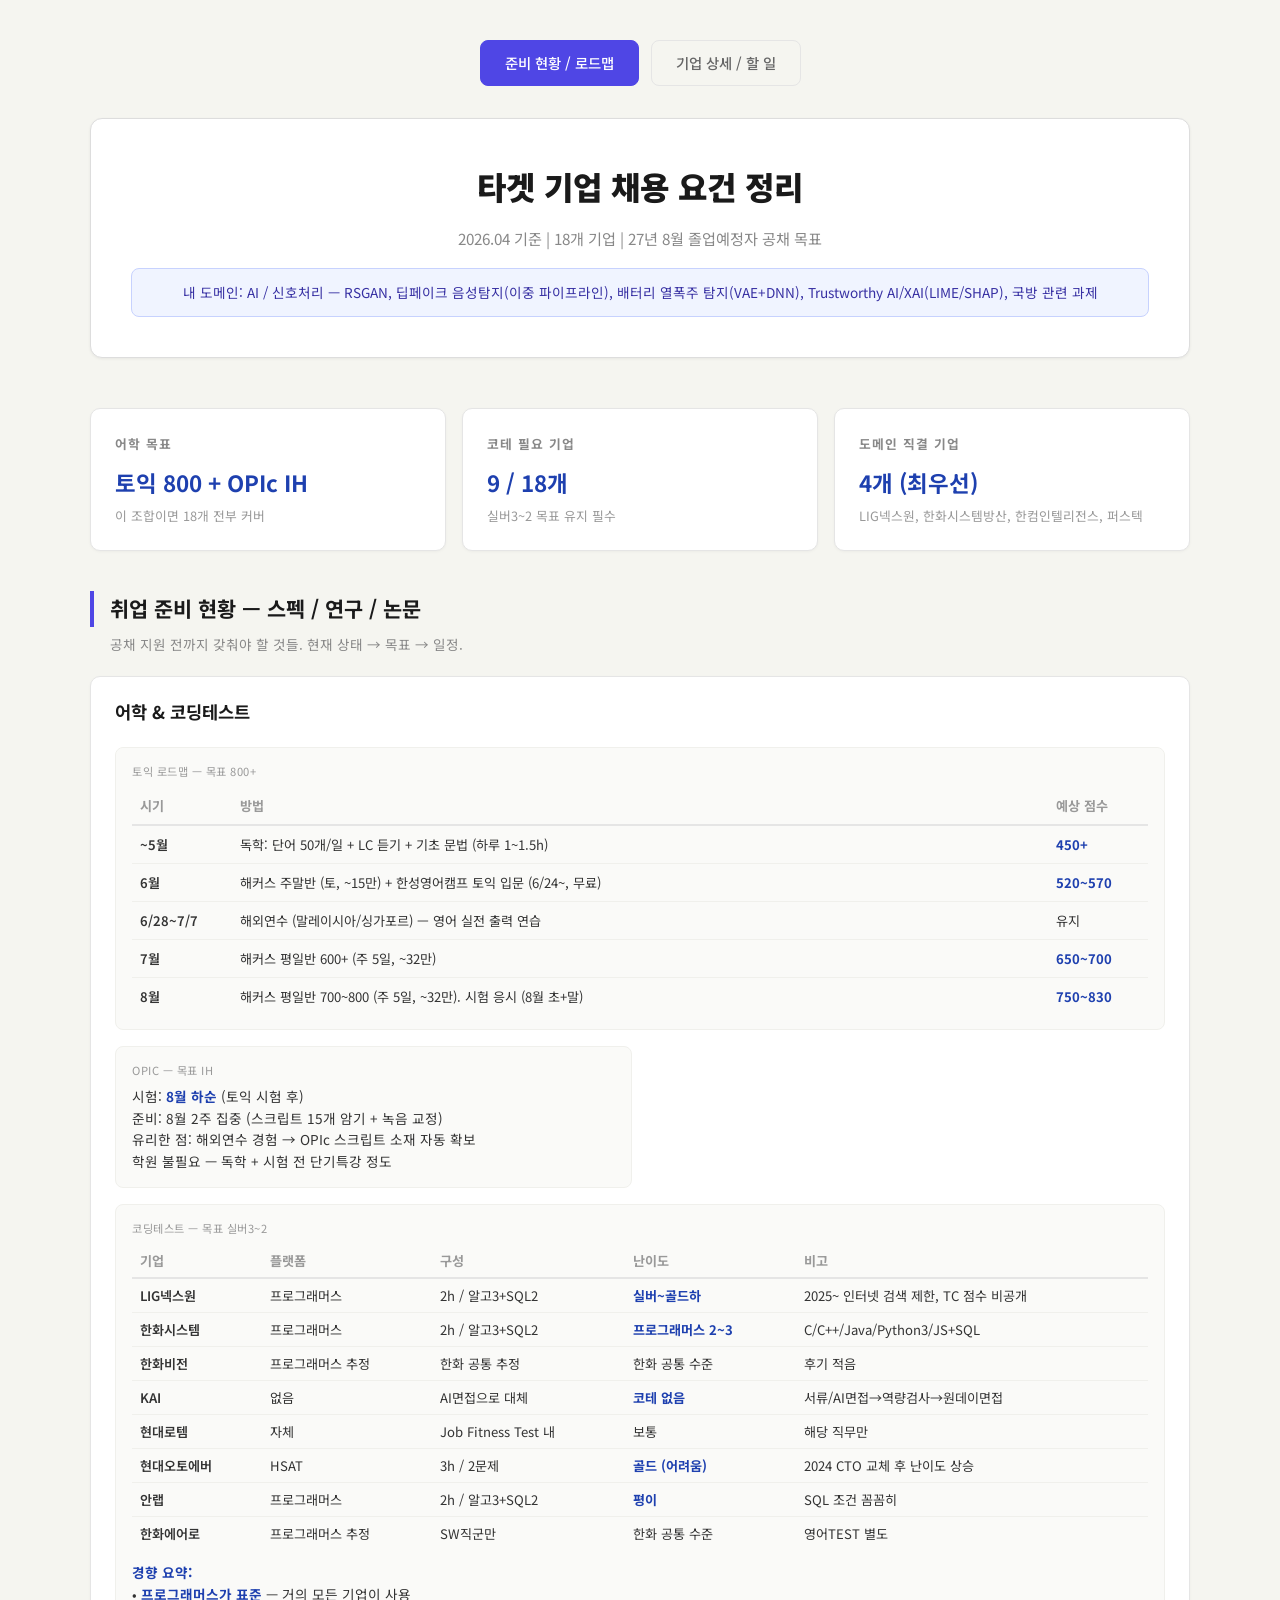
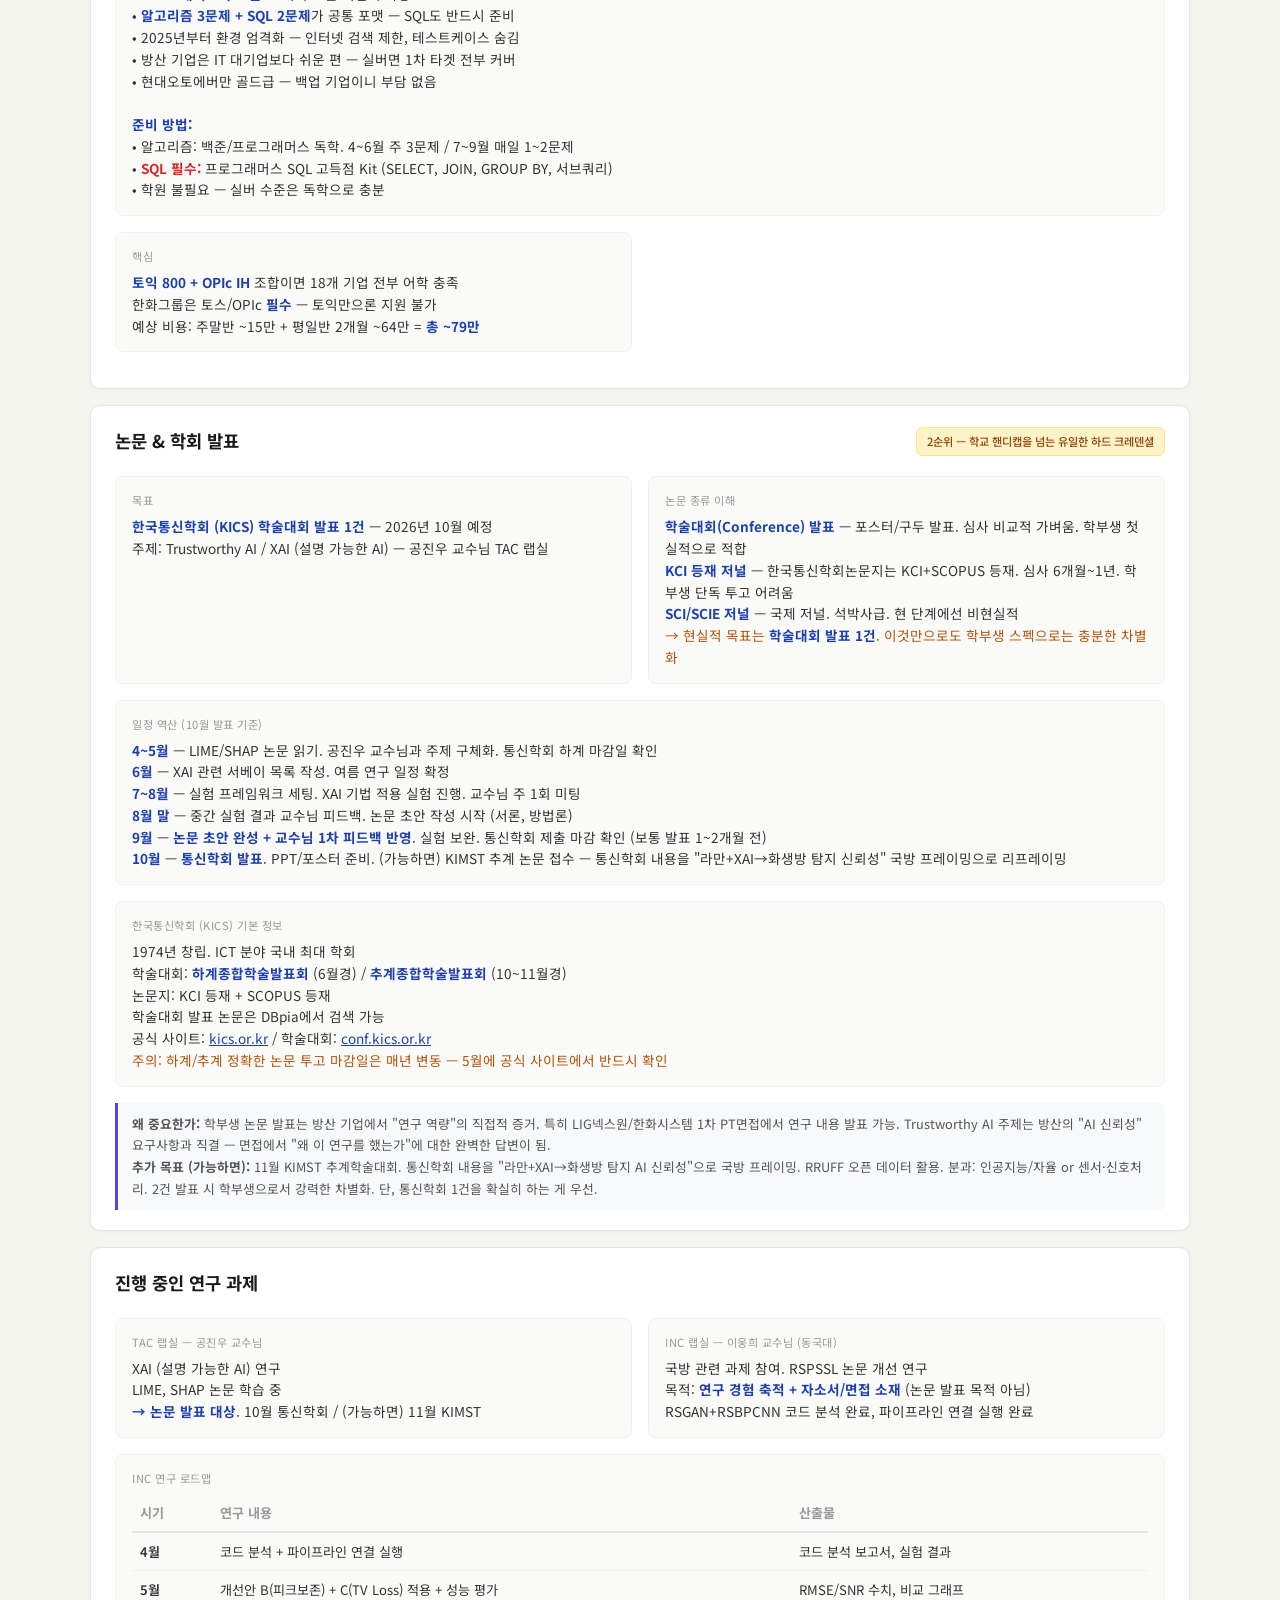
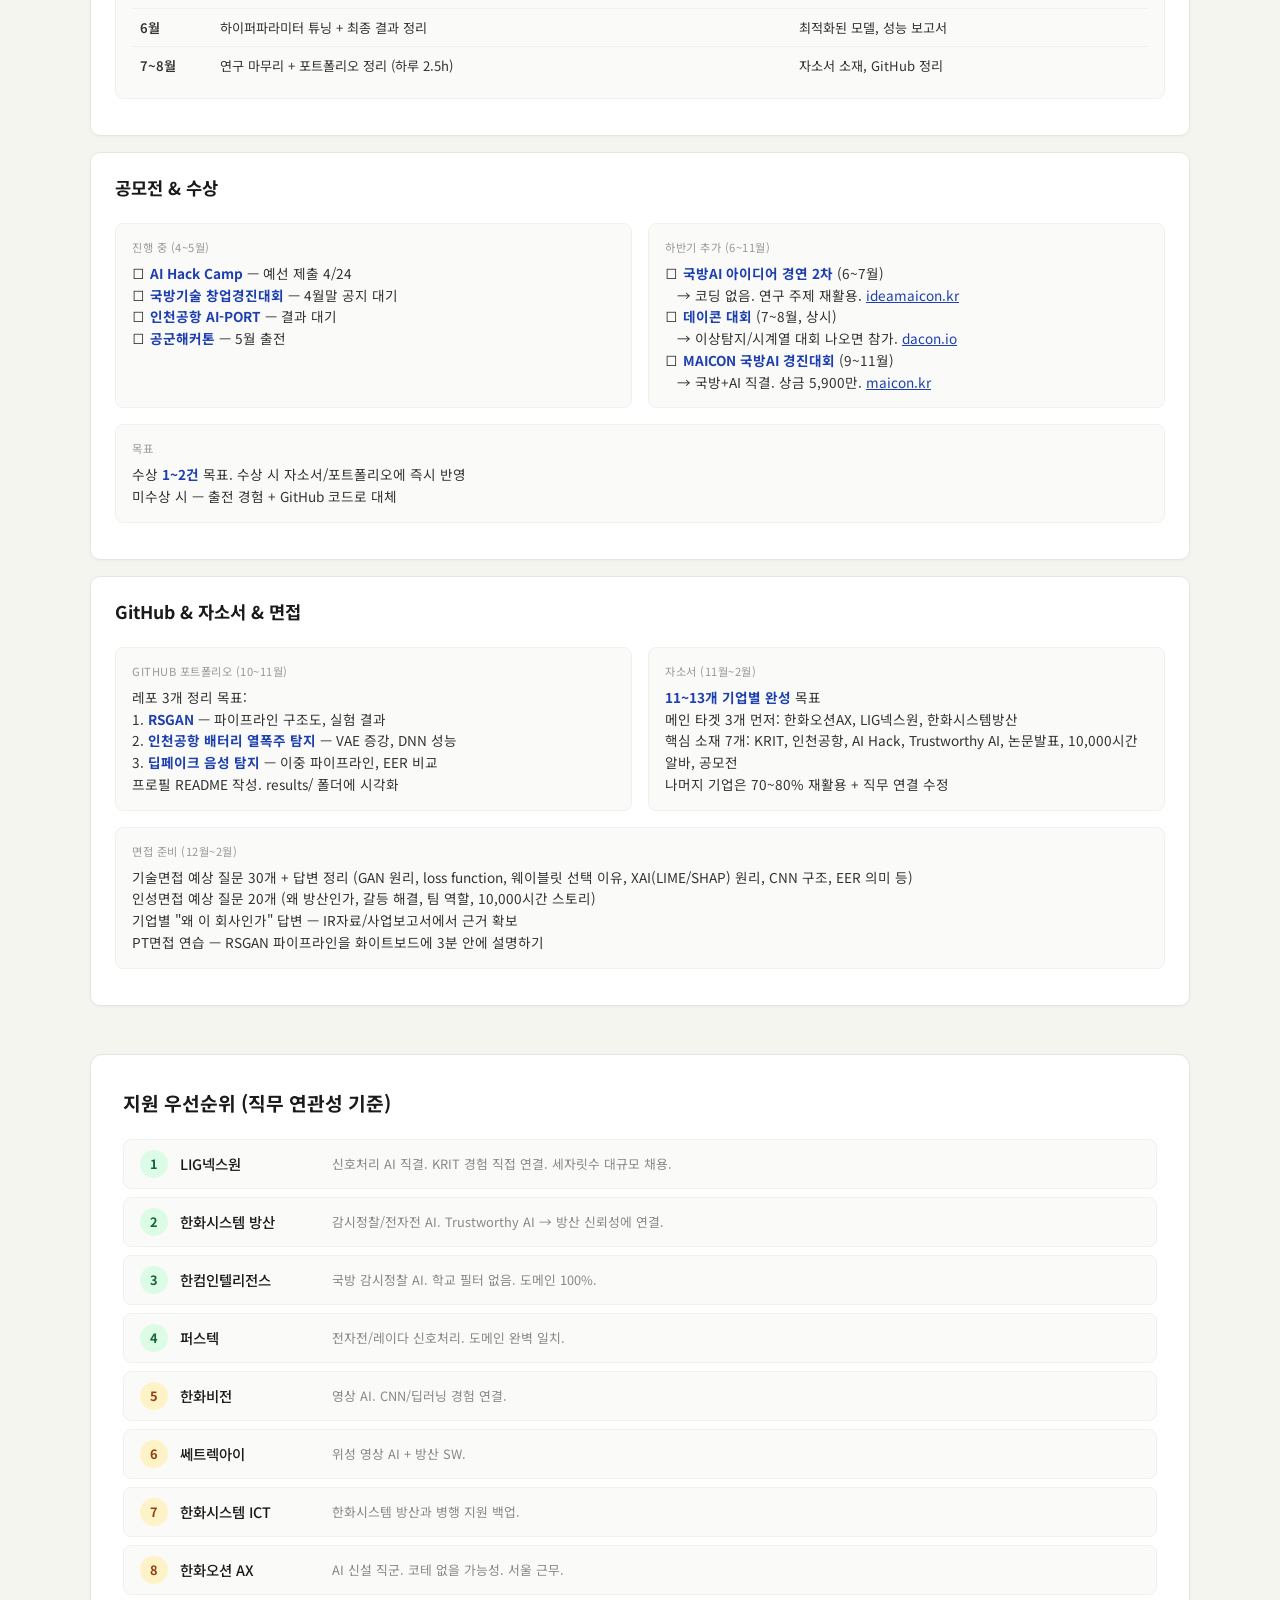
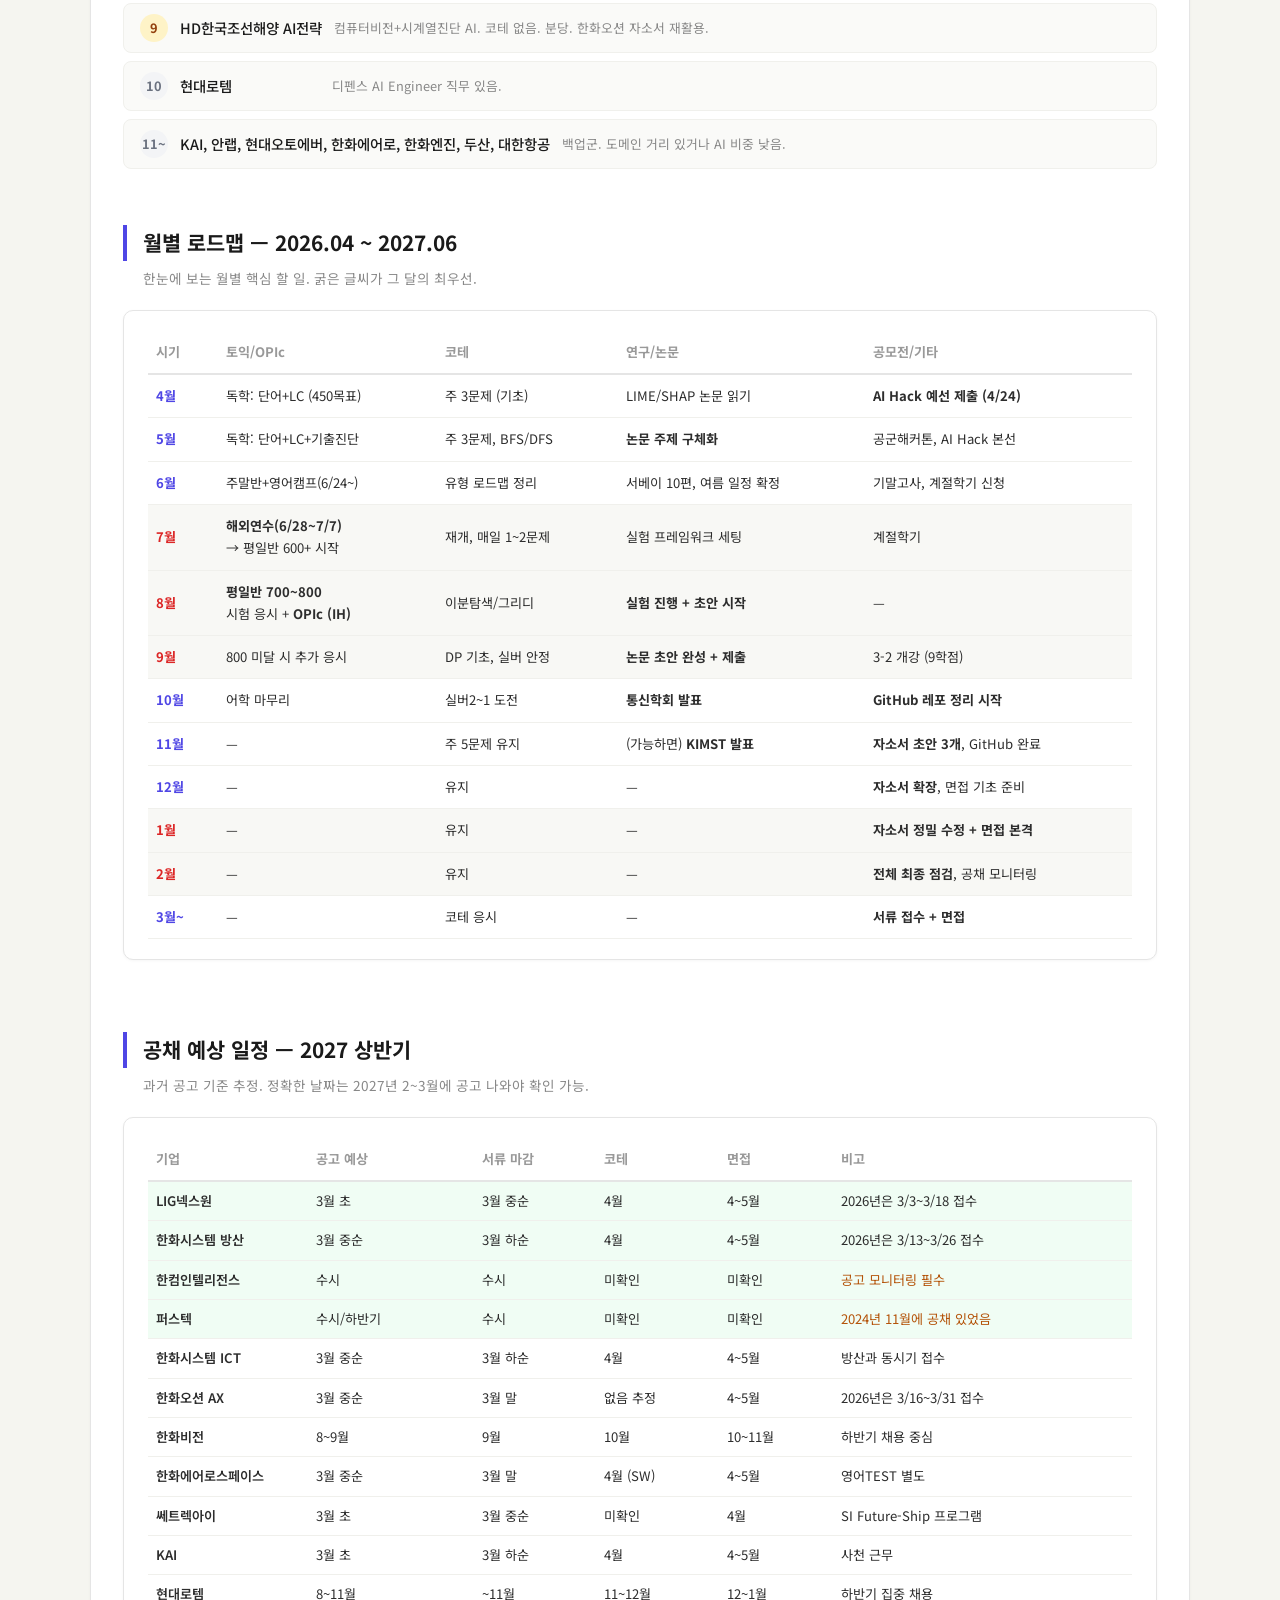
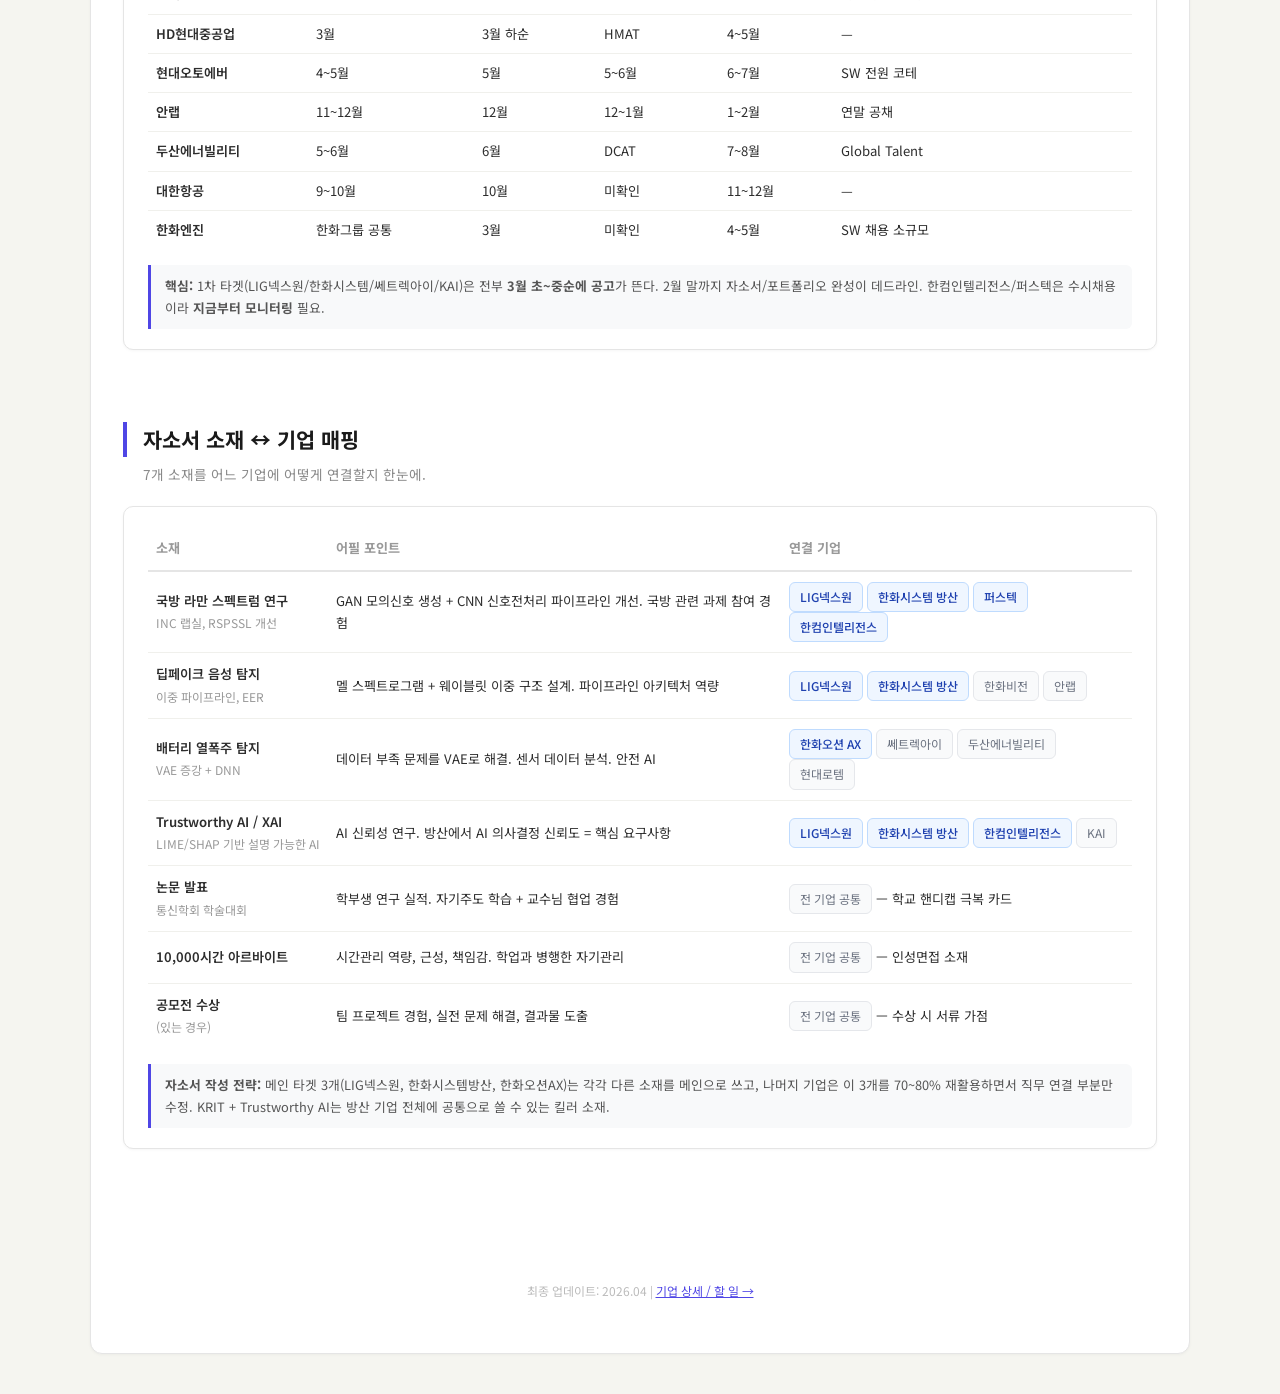
==== commit bbb18136: "추가: 하반기 공모전 3개 (국방AI아이디어/데이콘/MAICON) + SQLD 5월 + 현대로템CBM" ====
--- a/index.html
+++ b/index.html
@@ -342,20 +342,31 @@
       </div>
       <div class="card-body">
         <div class="info-grid">
-          <div class="info-item full">
-            <div class="info-label">현재 진행 중</div>
-            <div class="info-value">
-              &#9744; <strong>AI Hack Camp</strong> &mdash; 예선 제출 4/24 마감. 딥페이크 음성탐지 이중 파이프라인<br>
-              &#9744; <strong>국방기술 창업경진대회</strong> &mdash; 4월말 공지 확인 대기<br>
-              &#9744; <strong>인천공항 AI-PORT</strong> &mdash; 1차 결과 확인 대기. 배터리 열폭주 탐지<br>
-              &#9744; <strong>공군해커톤</strong> &mdash; 5월 출전 예정
+          <div class="info-item">
+            <div class="info-label">진행 중 (4~5월)</div>
+            <div class="info-value">
+              &#9744; <strong>AI Hack Camp</strong> &mdash; 예선 제출 4/24<br>
+              &#9744; <strong>국방기술 창업경진대회</strong> &mdash; 4월말 공지 대기<br>
+              &#9744; <strong>인천공항 AI-PORT</strong> &mdash; 결과 대기<br>
+              &#9744; <strong>공군해커톤</strong> &mdash; 5월 출전
+            </div>
+          </div>
+          <div class="info-item">
+            <div class="info-label">하반기 추가 (6~11월)</div>
+            <div class="info-value">
+              &#9744; <strong>국방AI 아이디어 경연 2차</strong> (6~7월)<br>
+              &nbsp;&nbsp;&nbsp;→ 코딩 없음. 연구 주제 재활용. <a href="https://ideamaicon.kr/" style="color:#1e40af;">ideamaicon.kr</a><br>
+              &#9744; <strong>데이콘 대회</strong> (7~8월, 상시)<br>
+              &nbsp;&nbsp;&nbsp;→ 이상탐지/시계열 대회 나오면 참가. <a href="https://dacon.io/competitions" style="color:#1e40af;">dacon.io</a><br>
+              &#9744; <strong>MAICON 국방AI 경진대회</strong> (9~11월)<br>
+              &nbsp;&nbsp;&nbsp;→ 국방+AI 직결. 상금 5,900만. <a href="https://maicon.kr/" style="color:#1e40af;">maicon.kr</a>
             </div>
           </div>
           <div class="info-item full">
             <div class="info-label">목표</div>
             <div class="info-value">
               수상 <strong>1~2건</strong> 목표. 수상 시 자소서/포트폴리오에 즉시 반영<br>
-              미수상 시 &mdash; 출전 경험 + GitHub 코드로 대체. "도전 경험" 소재로 활용 가능
+              미수상 시 &mdash; 출전 경험 + GitHub 코드로 대체
             </div>
           </div>
         </div>
